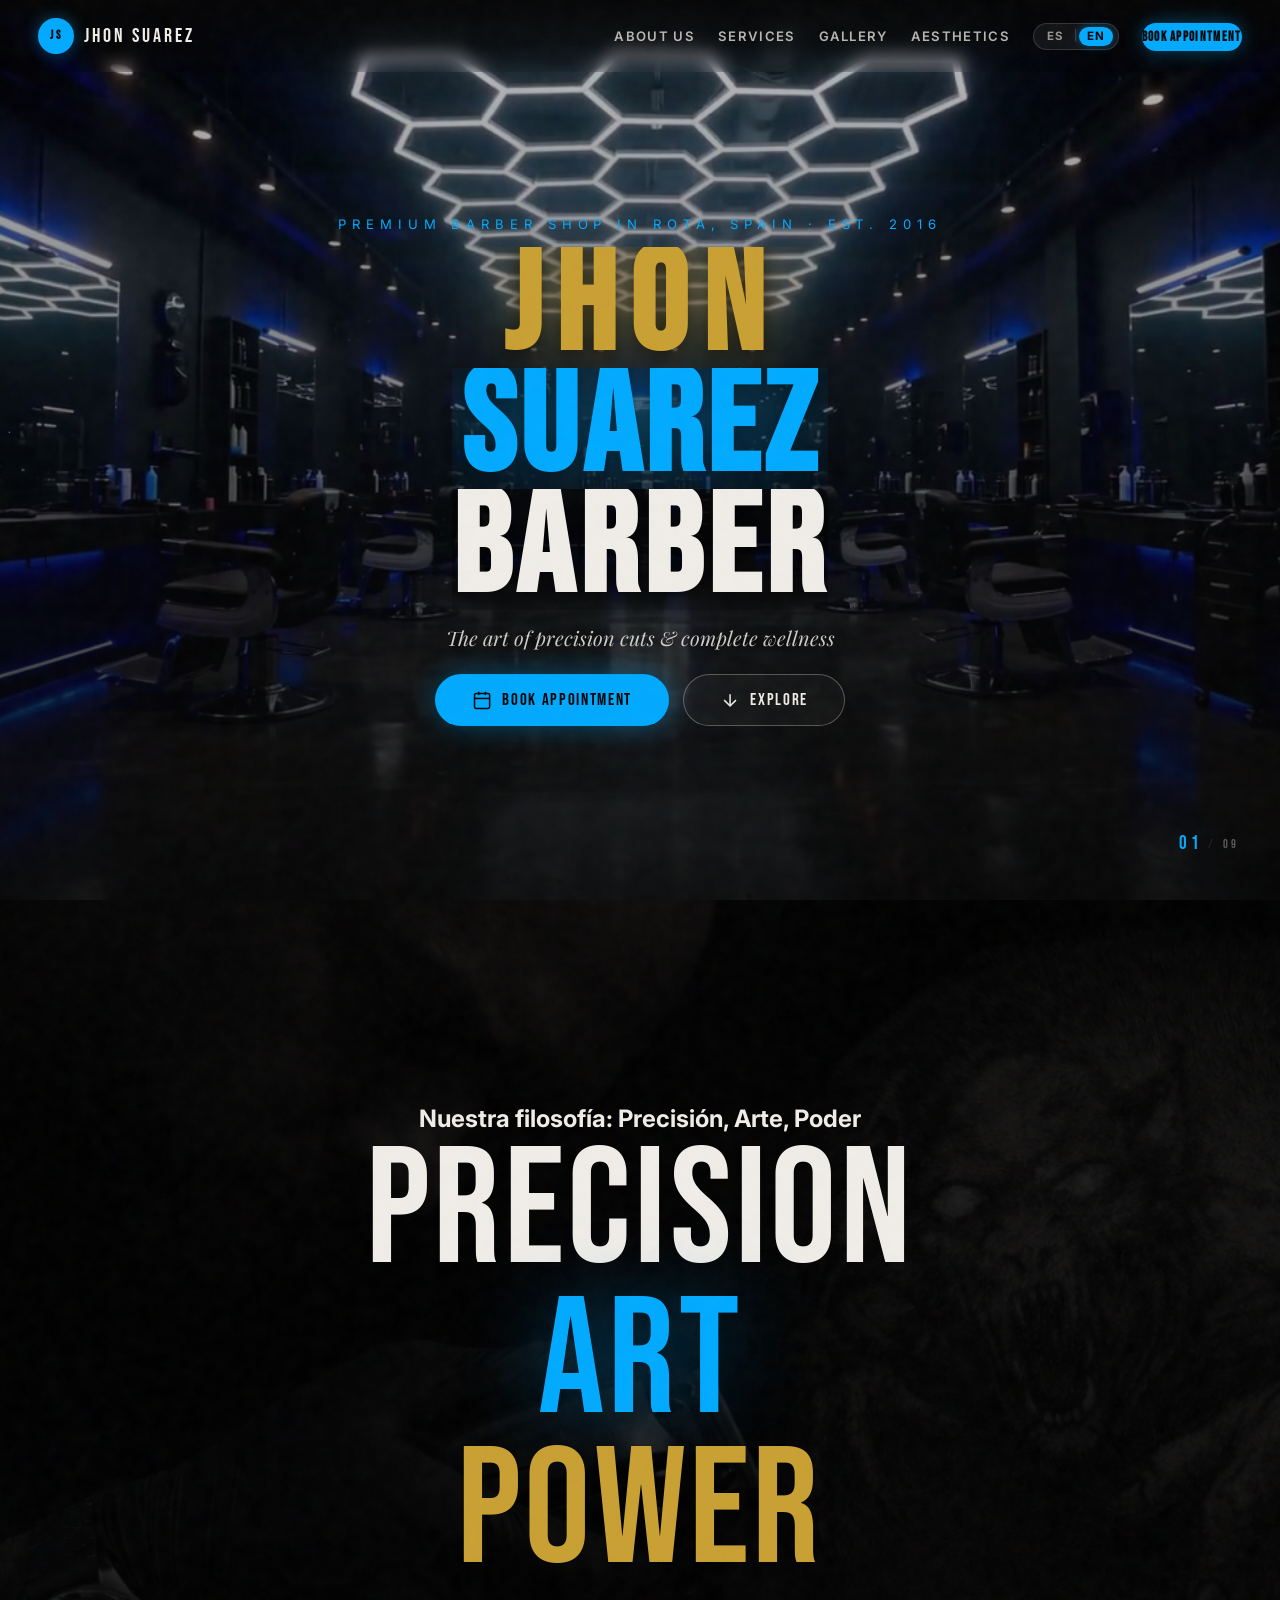
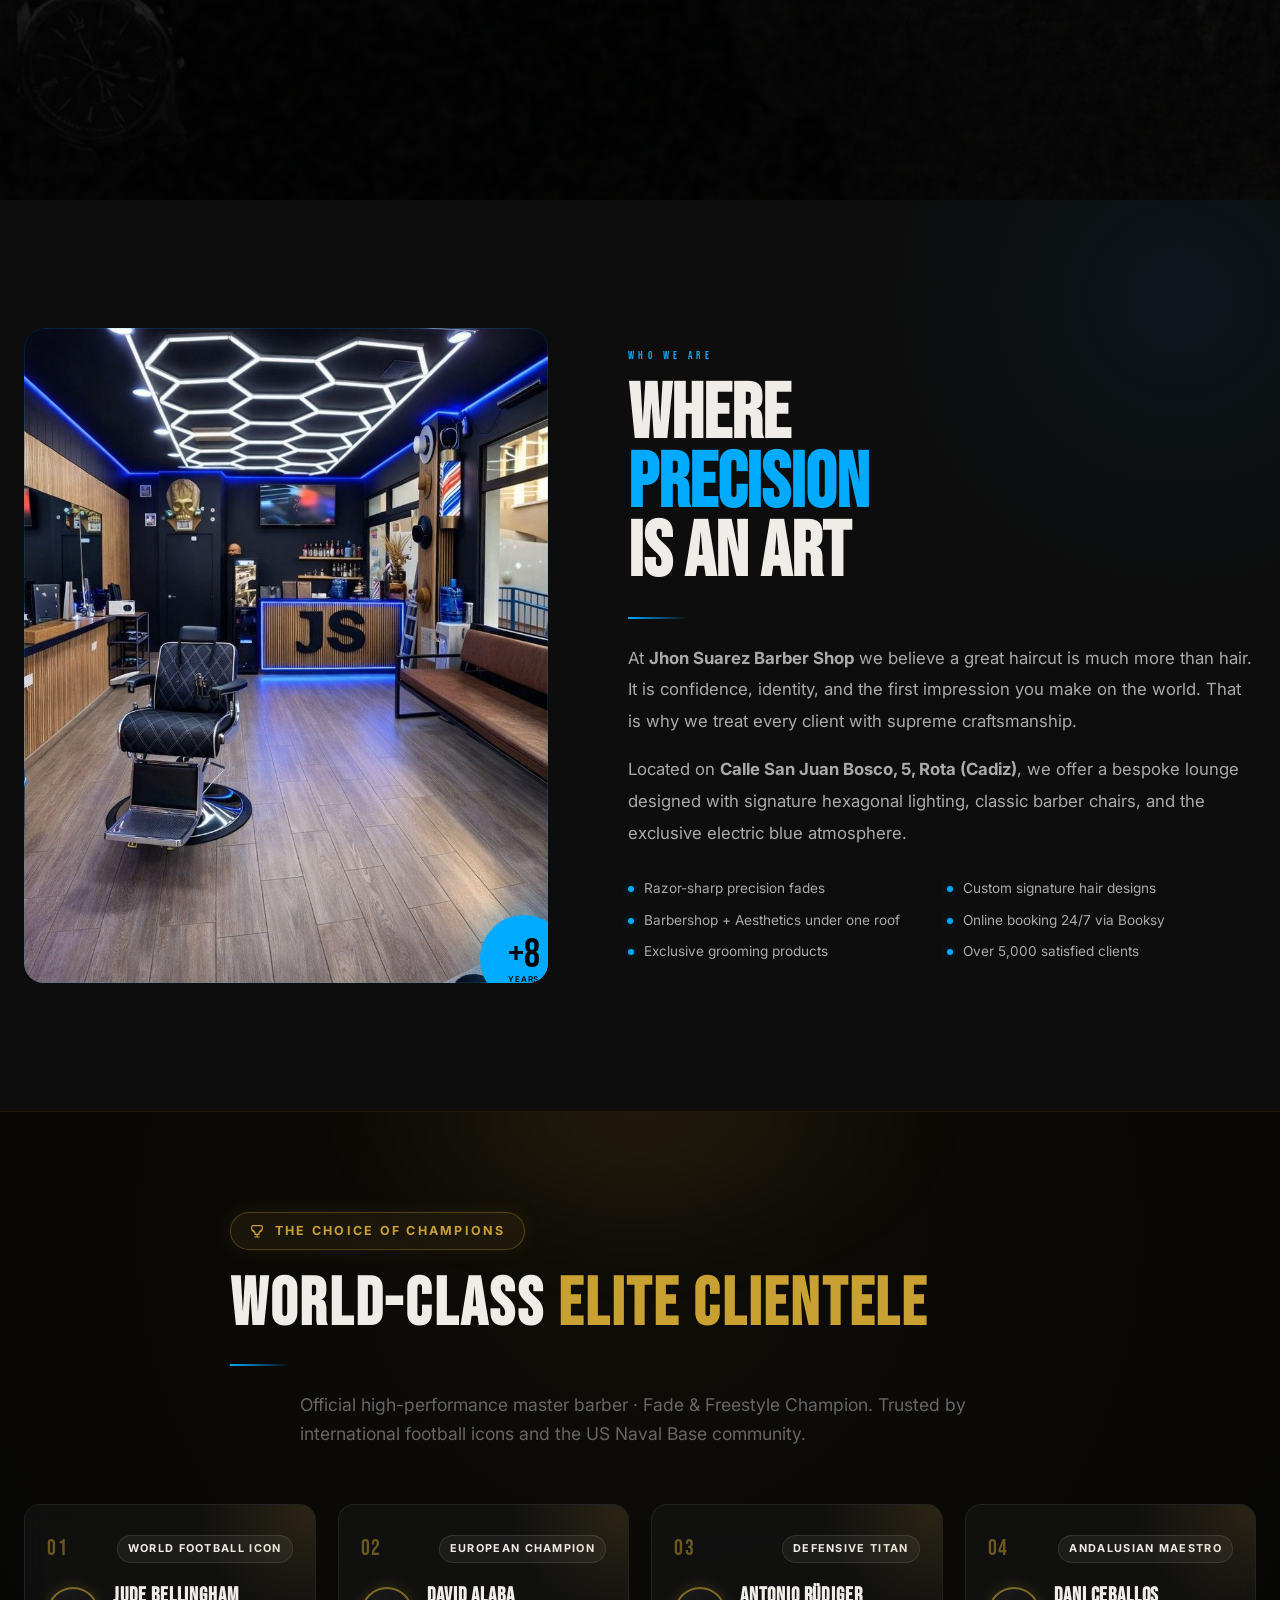
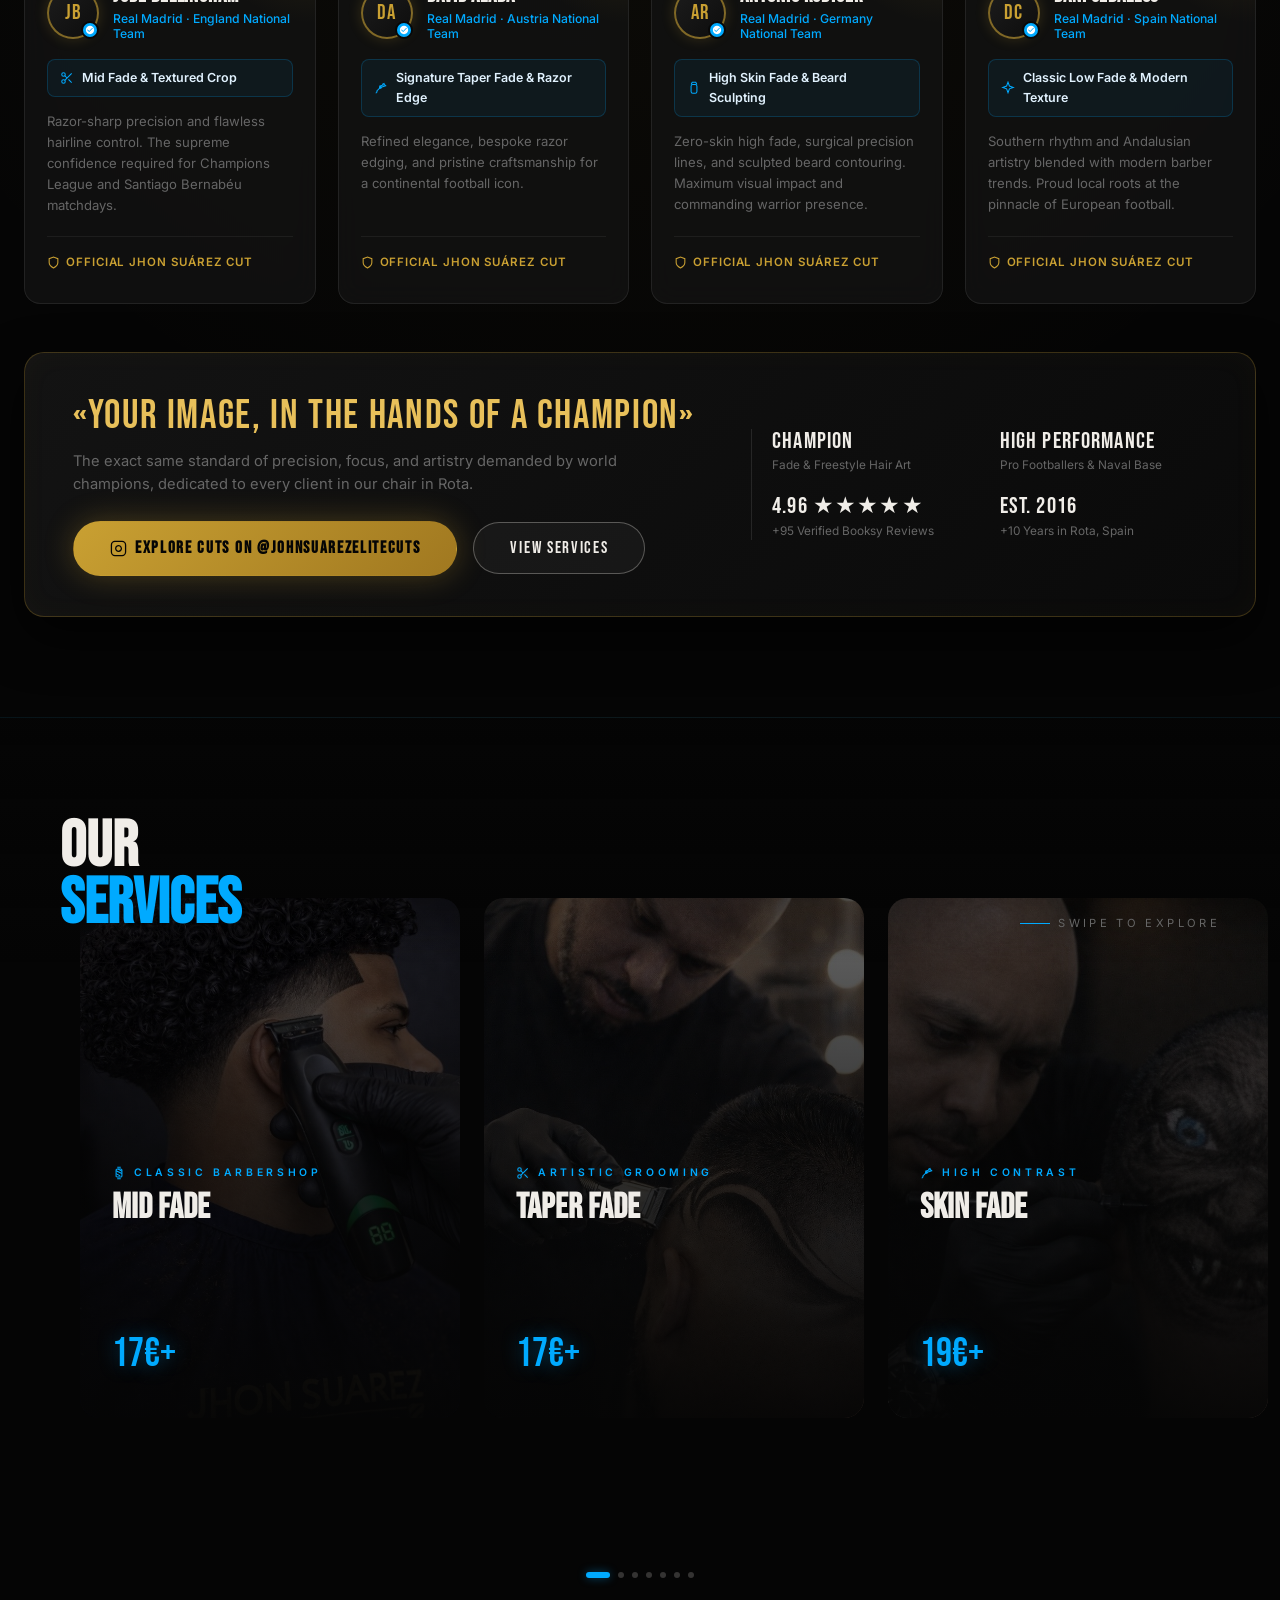
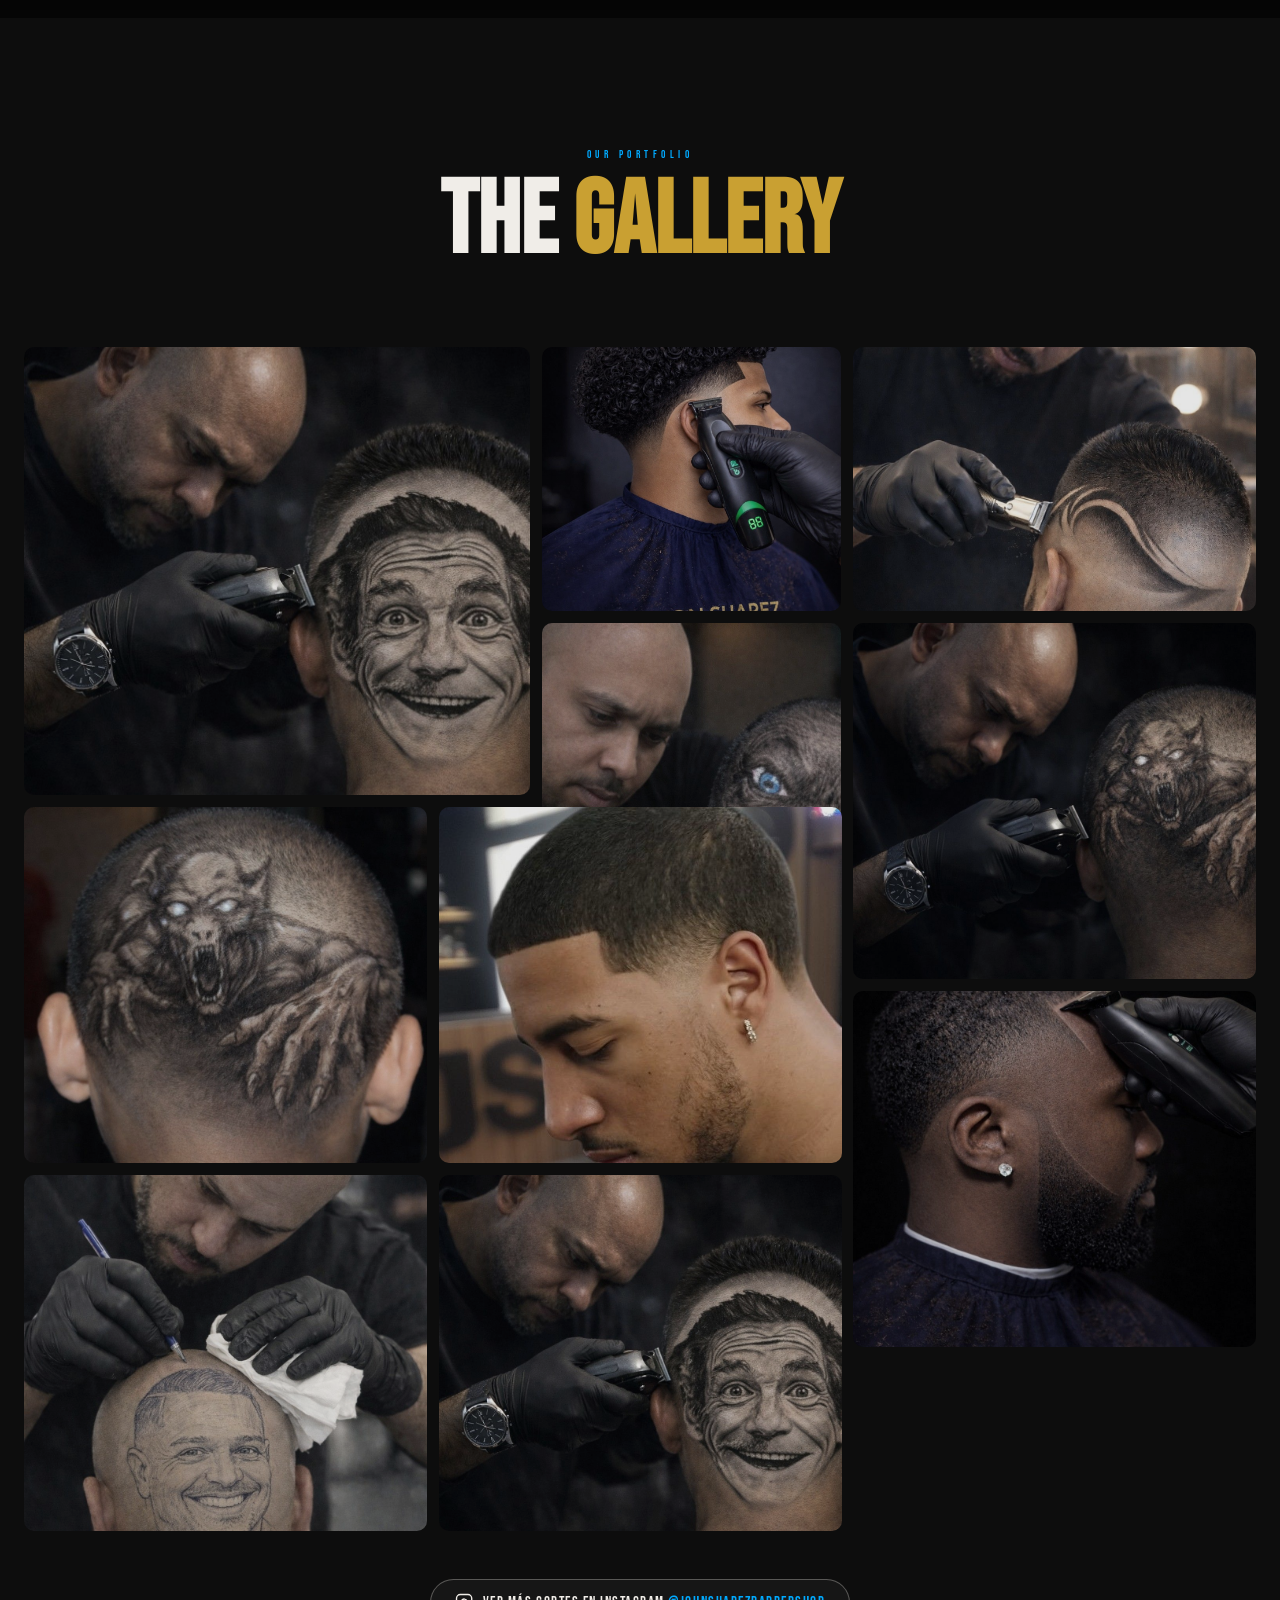
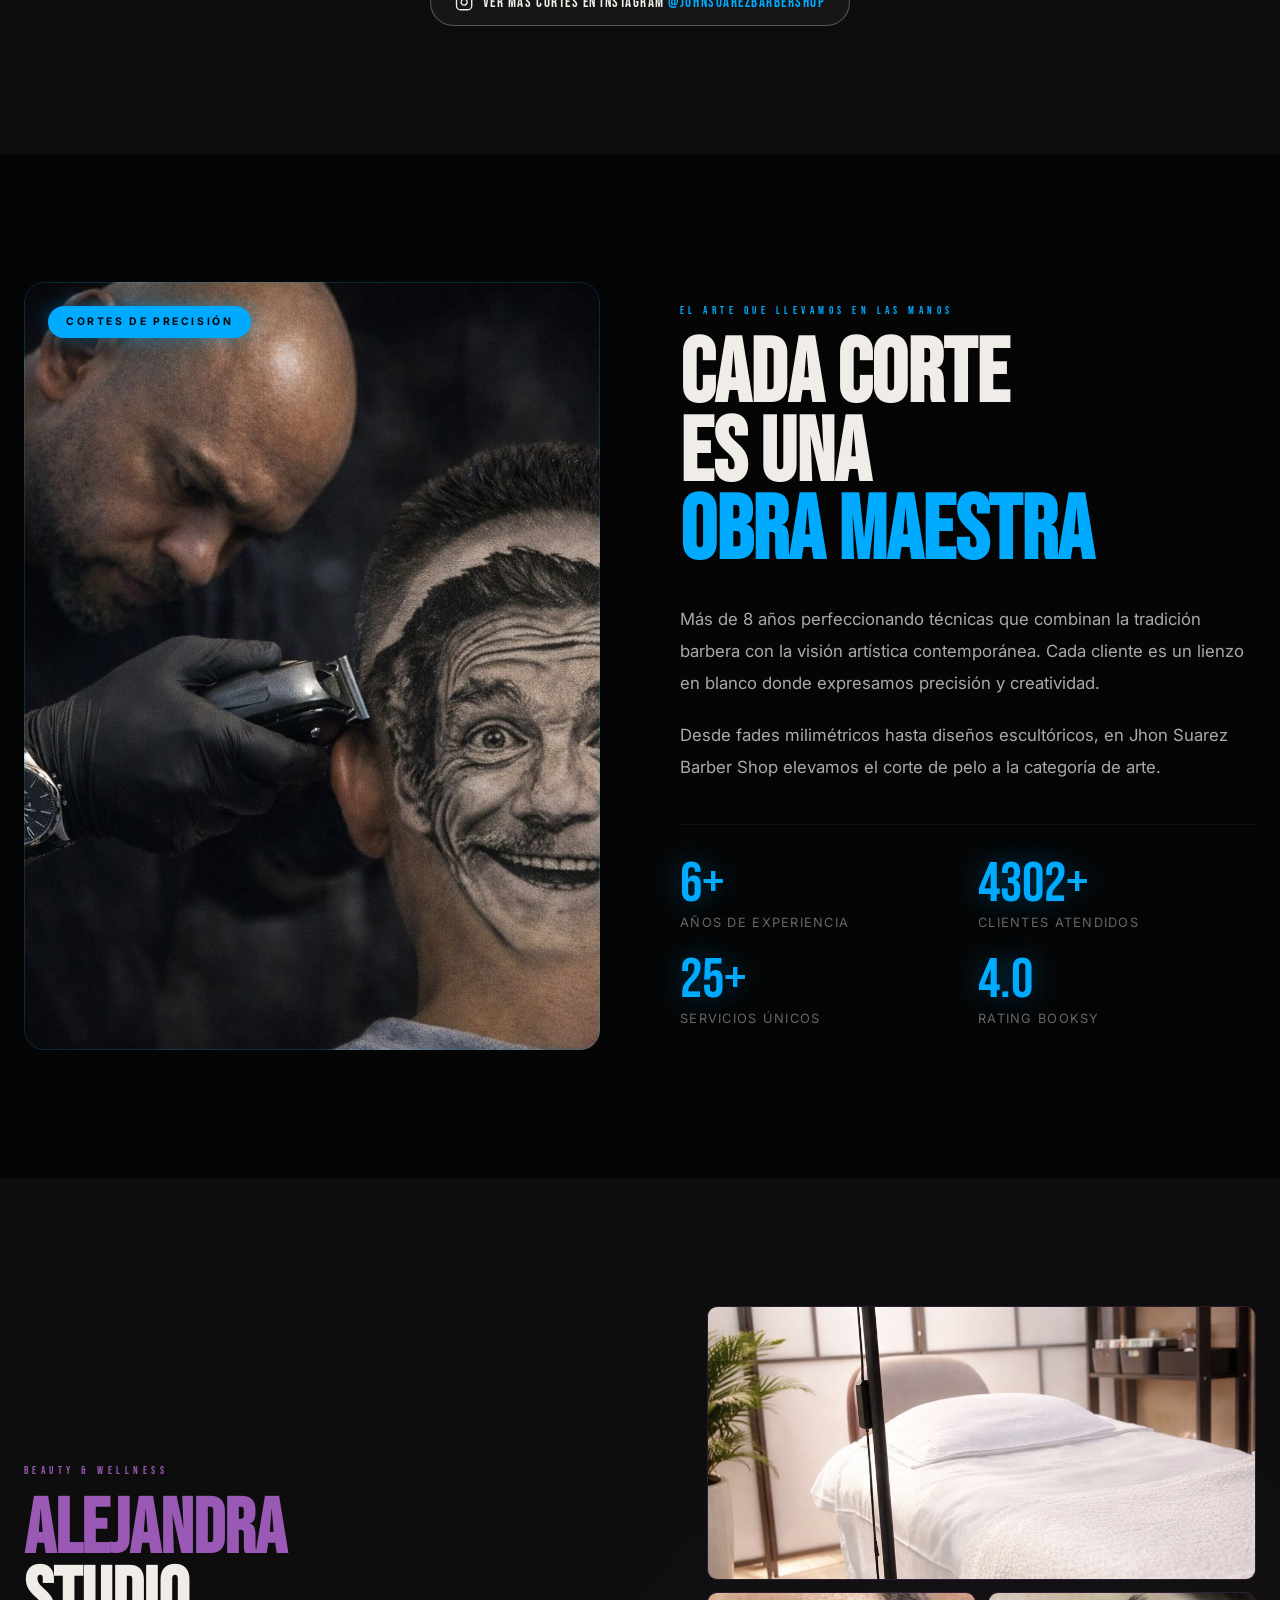
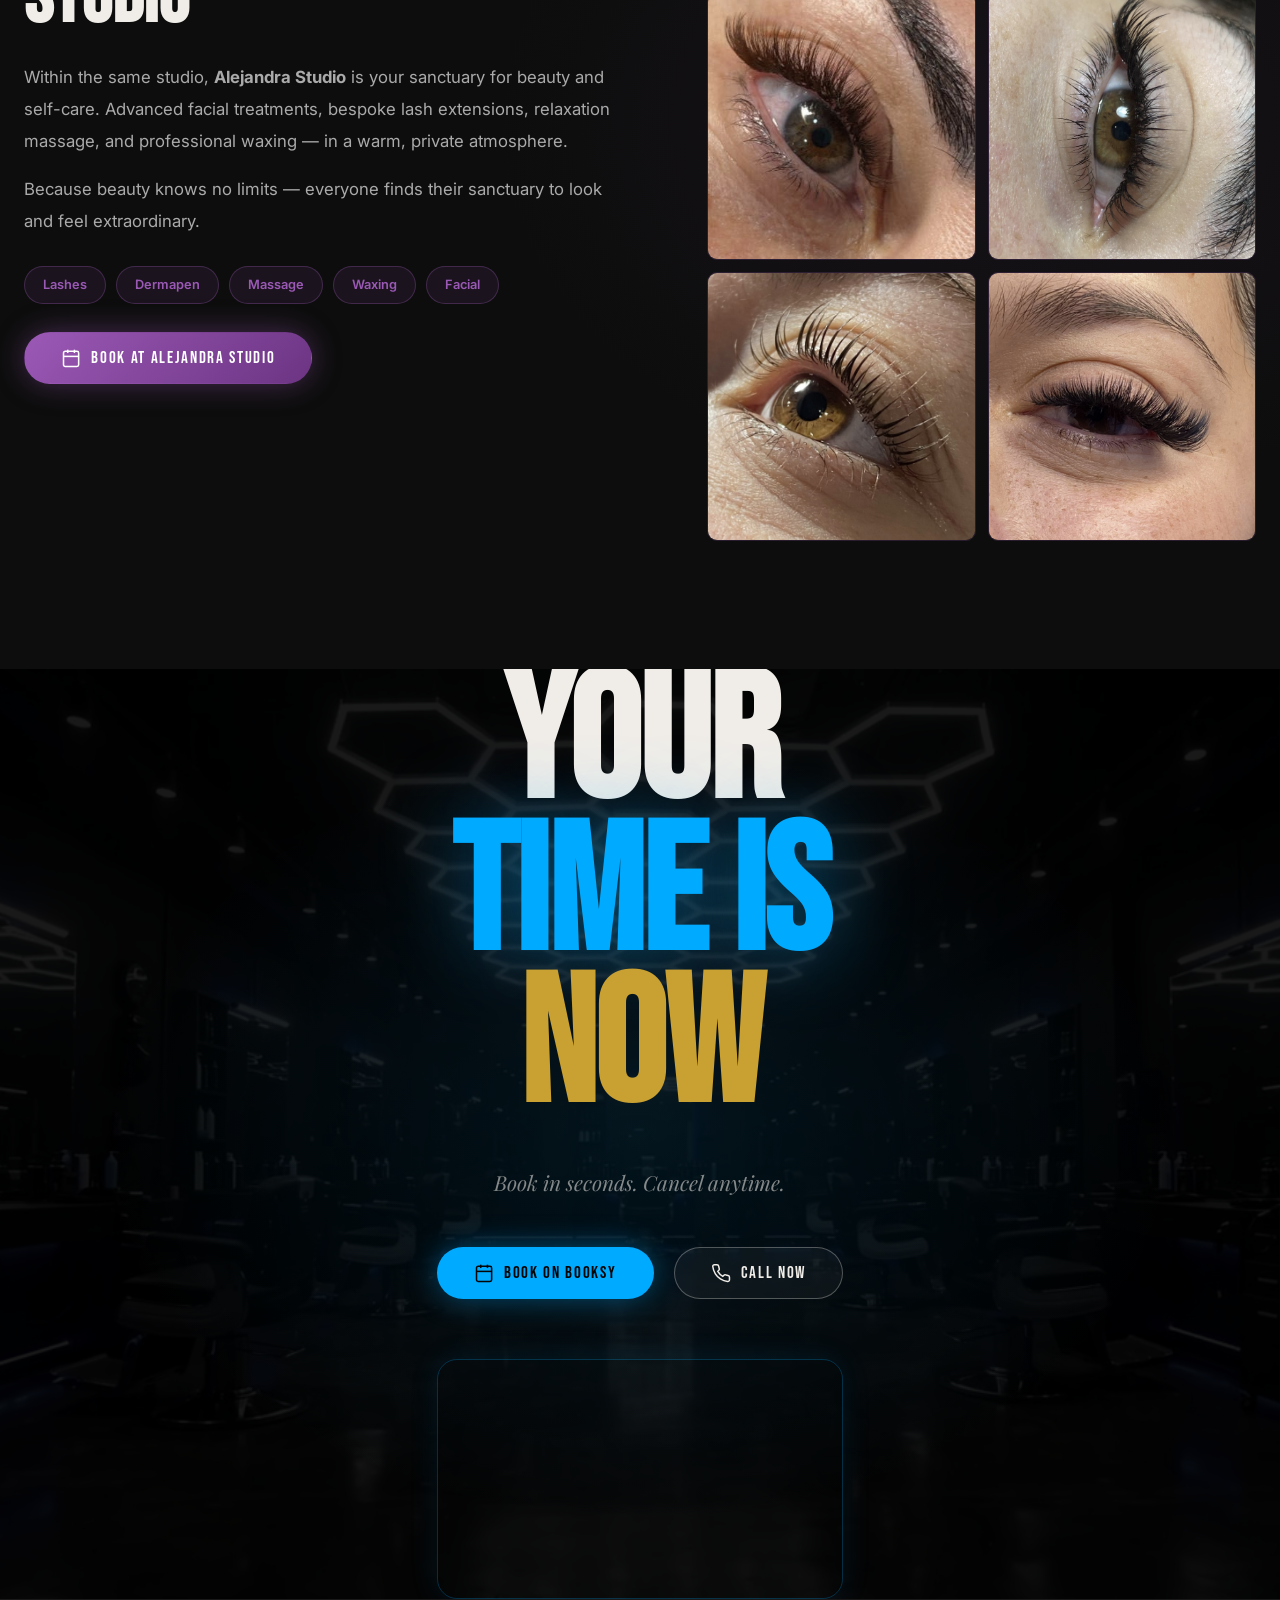
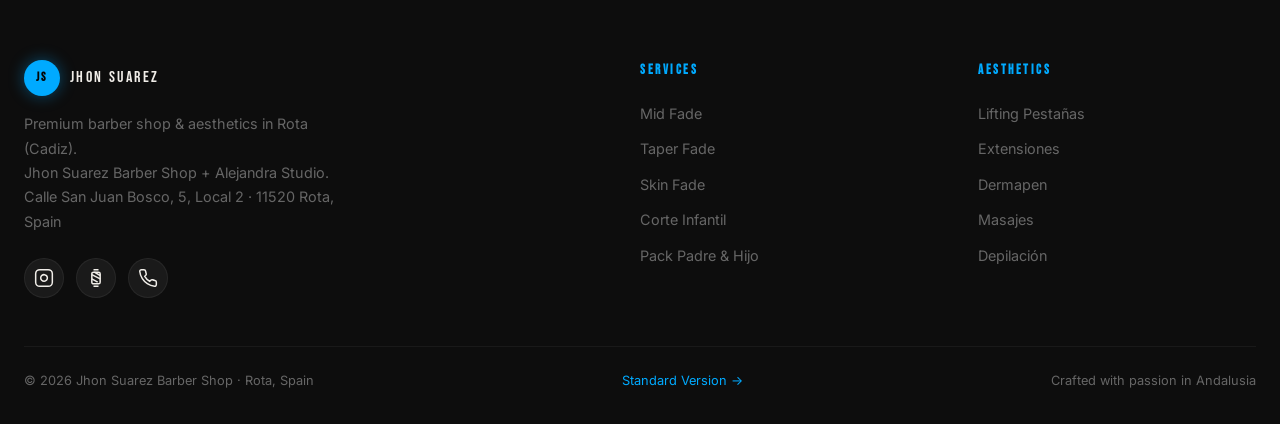
==== premium.html @ 8c5631f6 "feat: anadir seccion de clientes de elite (Bellingham, Alaba, Rudiger, Ceballos), traduccion complet" ====
<!DOCTYPE html>
<html lang="es" class="lenis">
<head>
  <meta charset="UTF-8">
  <meta name="viewport" content="width=device-width, initial-scale=1.0">
  <title>Jhon Suarez Barber Shop — Experiencia Premium</title>
  <meta name="description" content="Barbería premium en Rota, Cádiz. Cortes de precisión, fades artísticos y bienestar total. Jhon Suarez Barber Shop + Alejandra Studio.">
  <meta name="theme-color" content="#050505">

  <!-- Fonts -->
  <link rel="preconnect" href="https://fonts.googleapis.com">
  <link rel="preconnect" href="https://fonts.gstatic.com" crossorigin>
  <link href="https://fonts.googleapis.com/css2?family=Bebas+Neue&family=Playfair+Display:ital,wght@0,400;0,700;1,400;1,700&family=Inter:wght@300;400;500;600;700&display=swap" rel="stylesheet">

  <!-- Lenis smooth scroll -->
  <script src="https://cdn.jsdelivr.net/npm/@studio-freight/lenis@1.0.42/bundled/lenis.min.js"></script>
  <!-- GSAP + ScrollTrigger -->
  <script src="https://cdn.jsdelivr.net/npm/gsap@3.12.5/dist/gsap.min.js"></script>
  <script src="https://cdn.jsdelivr.net/npm/gsap@3.12.5/dist/ScrollTrigger.min.js"></script>

  <!-- Premium CSS -->
  <link rel="stylesheet" href="assets/css/premium.css">

  <!-- Vector Icons Pack -->
  <script src="assets/js/icons.js"></script>

  <!-- Bilingual i18n System -->
  <script src="assets/js/i18n.js" defer></script>

  <!-- Favicon -->
  <link rel="icon" type="image/svg+xml" href="data:image/svg+xml,<svg xmlns='http://www.w3.org/2000/svg' viewBox='0 0 100 100'><rect width='100' height='100' rx='25' fill='%23050505'/><circle cx='50' cy='50' r='42' stroke='%2300aaff' stroke-width='4' fill='none'/><text x='50' y='65' font-family='Arial,sans-serif' font-weight='900' font-size='42' fill='%23c9a032' text-anchor='middle'>JS</text></svg>">

  <link rel="canonical" href="https://jhonsuarez.com/premium.html">

  <!-- Schema.org JSON-LD -->
  <script type="application/ld+json">
  {
    "@context": "https://schema.org",
    "@type": "HairSalon",
    "name": "Jhon Suarez Barber Shop",
    "image": "https://jhonsuarez.com/assets/images/barberia-real.jpg",
    "description": "Barbería de lujo y estética en Rota (Cádiz). Cortes de precisión, fades artísticos y bienestar total.",
    "url": "https://jhonsuarez.com/premium.html",
    "telephone": "+34613784171",
    "priceRange": "€€",
    "currenciesAccepted": "EUR, USD",
    "paymentAccepted": "Cash, Credit Card, Bizum",
    "hasMap": "https://maps.google.com/?q=Calle+San+Juan+Bosco+5,+11520+Rota,+C%C3%A1diz",
    "geo": {
      "@type": "GeoCoordinates",
      "latitude": 36.6214,
      "longitude": -6.3575
    },
    "address": {
      "@type": "PostalAddress",
      "streetAddress": "Calle San Juan Bosco, 5, Local 2",
      "addressLocality": "Rota",
      "addressRegion": "Cádiz",
      "postalCode": "11520",
      "addressCountry": "ES"
    },
    "openingHoursSpecification": [
      {
        "@type": "OpeningHoursSpecification",
        "dayOfWeek": ["Monday", "Tuesday", "Wednesday", "Thursday", "Friday"],
        "opens": "10:00",
        "closes": "14:00"
      },
      {
        "@type": "OpeningHoursSpecification",
        "dayOfWeek": ["Monday", "Tuesday", "Wednesday", "Thursday", "Friday"],
        "opens": "16:00",
        "closes": "20:00"
      },
      {
        "@type": "OpeningHoursSpecification",
        "dayOfWeek": "Saturday",
        "opens": "10:00",
        "closes": "16:00"
      },
      {
        "@type": "OpeningHoursSpecification",
        "dayOfWeek": "Sunday",
        "opens": "12:00",
        "closes": "16:00"
      }
    ],
    "areaServed": [
      { "@type": "City", "name": "Rota" },
      { "@type": "AdministrativeArea", "name": "Base Naval de Rota / US Naval Station Rota" },
      { "@type": "AdministrativeArea", "name": "Costa Ballena" },
      { "@type": "City", "name": "El Puerto de Santa María" }
    ],
    "sameAs": [
      "https://booksy.com/es-es/140555_jhon-suarez-barber-shop_barberia_26736_rincones",
      "https://www.instagram.com/johnsuarezbarbershop/"
    ]
  }
  </script>

  <!-- Preload hero poster -->
  <link rel="preload" as="image" href="assets/images/hero-bg.jpg" fetchpriority="high">
</head>
<body>

<!-- ── FILM GRAIN OVERLAY ─────────────────────────────────── -->
<div class="grain" aria-hidden="true"></div>

<!-- ── GLOBAL AMBIENT PARTICLES ─────────────────────────────── -->
<canvas id="hero-canvas" class="global-particles" aria-hidden="true"></canvas>

<!-- ── PROGRESS BAR ──────────────────────────────────────── -->
<div id="progress-bar" role="progressbar" aria-label="Progreso de página" aria-valuenow="0" aria-valuemin="0" aria-valuemax="100"></div>

<!-- ── SCENE COUNTER ─────────────────────────────────────── -->
<div id="scene-counter" aria-hidden="true">
  <span class="scene-current">01</span>
  <span class="scene-sep">/</span>
  <span class="scene-total">09</span>
</div>

<!-- ════════════════════════════════════════════════════════
     LOADER — FILM COUNTDOWN
════════════════════════════════════════════════════════ -->
<div id="loader" role="alert" aria-live="polite" aria-label="Cargando experiencia">
  <div class="loader-label" aria-hidden="true">JHON SUAREZ BARBER SHOP</div>
  <div class="loader-count" aria-hidden="true">5</div>
  <div class="loader-bar-wrap" aria-hidden="true">
    <div class="loader-bar-fill"></div>
  </div>
</div>

<!-- ════════════════════════════════════════════════════════
     NAVBAR
════════════════════════════════════════════════════════ -->
<nav id="navbar" aria-label="Navegación principal">
  <div class="nav-inner">
    <a href="#hero" class="nav-logo" aria-label="Jhon Suarez Barber Shop — Inicio">
      <div class="js-badge" aria-hidden="true">JS</div>
      <span>JHON SUAREZ</span>
    </a>

    <ul class="nav-links" id="nav-links" role="list">
      <li><a href="#about-cinema" data-i18n="nav_about">Nosotros</a></li>
      <li><a href="#services-cinema" data-i18n="nav_services">Servicios</a></li>
      <li><a href="#gallery-cinema" data-i18n="nav_gallery">Galería</a></li>
      <li><a href="#estetica-cinema" data-i18n="nav_estetica">Estética</a></li>
      <li class="nav-lang-desktop">
        <div class="lang-switch" role="group" aria-label="Idioma / Language">
          <button type="button" class="lang-btn active" data-lang="es" aria-pressed="true">ES</button>
          <span class="lang-sep">|</span>
          <button type="button" class="lang-btn" data-lang="en" aria-pressed="false">EN</button>
        </div>
      </li>
      <li class="nav-cta-item">
        <a href="https://booksy.com/es-es/140555_jhon-suarez-barber-shop_barberia_26736_rincones"
           target="_blank" rel="noopener" class="nav-cta" data-i18n="nav_cta">
          Reservar Cita
        </a>
      </li>
    </ul>

    <div class="nav-mobile-actions">
      <div class="lang-switch" role="group" aria-label="Idioma / Language">
        <button type="button" class="lang-btn active" data-lang="es" aria-pressed="true">ES</button>
        <span class="lang-sep">|</span>
        <button type="button" class="lang-btn" data-lang="en" aria-pressed="false">EN</button>
      </div>
      <button class="nav-hamburger" id="hamburger" aria-label="Abrir menú" aria-expanded="false" aria-controls="nav-links">
        <span></span><span></span><span></span>
      </button>
    </div>
  </div>
</nav>

<!-- ════════════════════════════════════════════════════════
     01 — HERO
════════════════════════════════════════════════════════ -->
<section id="hero" aria-label="Bienvenida">

  <div class="hero-bg-fallback" aria-hidden="true"></div>
  <video class="hero-video" id="hero-video" autoplay muted loop playsinline
         poster="assets/images/hero-bg.jpg"
         preload="metadata"
         aria-label="Película cinemática de Jhon Suarez Barber Shop">
    <source src="assets/videos/hero.mp4" type="video/mp4">
  </video>
  <div class="hero-overlay" aria-hidden="true"></div>


  <div class="hero-content">
    <p class="hero-eyebrow" data-i18n="hero_eyebrow">Barbería Premium en Rota, Cádiz · Est. 2016</p>
    <h1 class="hero-title" aria-label="Jhon Suarez Barber — Barbería Premium en Rota, Cádiz">
      <span class="hero-title-line">
        <span class="hero-title-word gold">JHON</span>
      </span>
      <span class="hero-title-line">
        <span class="hero-title-word blue">SUAREZ</span>
      </span>
      <span class="hero-title-line">
        <span class="hero-title-word">BARBER</span>
      </span>
    </h1>
    <p class="hero-tagline" data-i18n="hero_subtitle">El arte del corte perfecto &amp; bienestar total</p>
    <div class="hero-actions">
      <a href="https://booksy.com/es-es/140555_jhon-suarez-barber-shop_barberia_26736_rincones"
         target="_blank" rel="noopener" class="btn btn-primary" data-i18n="hero_btn_book">
        <svg class="js-icon" viewBox="0 0 24 24" fill="none" stroke="currentColor" stroke-width="1.8"><rect x="3" y="4" width="18" height="18" rx="2"/><line x1="16" y1="2" x2="16" y2="6"/><line x1="8" y1="2" x2="8" y2="6"/><line x1="3" y1="10" x2="21" y2="10"/></svg>
        Reservar Cita
      </a>
      <a href="#manifesto" class="btn btn-outline" data-i18n="hero_btn_discover">
        <svg class="js-icon" viewBox="0 0 24 24" fill="none" stroke="currentColor" stroke-width="1.8"><line x1="12" y1="5" x2="12" y2="19"/><polyline points="19 12 12 19 5 12"/></svg>
        Descubrir
      </a>
    </div>
  </div>
</section>

<!-- ════════════════════════════════════════════════════════
     02 — MANIFESTO (PINNED SCROLLYTELLING)
════════════════════════════════════════════════════════ -->
<section id="manifesto" aria-labelledby="manifesto-title">
  <div class="manifesto-sticky">
    <div class="manifesto-bg" aria-hidden="true"></div>
    <div class="manifesto-inner">
      <p class="manifesto-label" aria-hidden="true" data-i18n="manifesto_label">Nuestra filosofía</p>
      <h2 id="manifesto-title" class="sr-only">Nuestra filosofía: Precisión, Arte, Poder</h2>
      <span class="manifesto-word manifesto-word-1" aria-hidden="true" data-i18n="manifesto_w1">PRECISIÓN</span>
      <span class="manifesto-word blue manifesto-word-2" aria-hidden="true" data-i18n="manifesto_w2">ARTE</span>
      <span class="manifesto-word gold manifesto-word-3" aria-hidden="true" data-i18n="manifesto_w3">PODER</span>
      <p class="manifesto-year" aria-hidden="true" data-i18n="manifesto_year">Desde 2016 · Calle San Juan Bosco, Rota</p>
    </div>
  </div>
</section>

<!-- ════════════════════════════════════════════════════════
     03 — ABOUT
════════════════════════════════════════════════════════ -->
<section id="about-cinema" aria-labelledby="about-title">
  <div class="container">
    <div class="about-cinema-grid">

      <div class="about-cinema-visual">
        <img src="assets/images/barberia-real.jpg"
             alt="Interior real de Jhon Suarez Barber Shop en Rota: sillón de barbero clásico, luces hexagonales y mostrador JS iluminado en azul"
             loading="lazy" width="640" height="800">
        <div class="about-cinema-badge" aria-hidden="true">
          <span>+8</span>
          <small data-i18n="about_badge_years">AÑOS</small>
        </div>
      </div>

      <div class="about-cinema-text">
        <span class="section-label" data-i18n="cinema_about_label">Quiénes somos</span>
        <h2 class="cinema-h2" id="about-title" data-i18n-html="cinema_about_h2_html">
          Donde la<br><span style="color:var(--blue)">precisión</span><br>es un arte
        </h2>
        <div class="divider" aria-hidden="true"></div>
        <p data-i18n-html="cinema_about_p1">
          En <strong>Jhon Suarez Barber Shop</strong> creemos que un buen corte
          es mucho más que pelo. Es confianza, es identidad, es la primera impresión
          que el mundo tiene de ti. Por eso nos tomamos cada servicio con dedicación absoluta.
        </p>
        <p data-i18n-html="cinema_about_p2">
          Ubicados en <strong>Calle San Juan Bosco, 5, Rota (Cádiz)</strong>, ofrecemos
          una experiencia premium en un espacio diseñado con luces hexagonales únicas,
          sillas de barbero clásicas y la ambiance exclusiva del azul eléctrico que nos define.
        </p>
        <div class="about-features-cinema">
          <div class="about-feature-cinema" data-i18n="cinema_feat_1">Fades de precisión milimétrica</div>
          <div class="about-feature-cinema" data-i18n="cinema_feat_2">Diseños personalizados únicos</div>
          <div class="about-feature-cinema" data-i18n="cinema_feat_3">Barbería + Estética bajo un techo</div>
          <div class="about-feature-cinema" data-i18n="cinema_feat_4">Reserva online 24/7 vía Booksy</div>
          <div class="about-feature-cinema" data-i18n="cinema_feat_5">Productos premium exclusivos</div>
          <div class="about-feature-cinema" data-i18n="cinema_feat_6">Más de 5 000 clientes satisfechos</div>
        </div>
      </div>

    </div>
  </div>
</section>

<!-- ════════════════════════════════════════════════════════
     04 — ELITE CHAMPIONS (CLIENTES DE ÉLITE MUNDIAL)
════════════════════════════════════════════════════════ -->
<section id="elite-cinema" class="elite-section elite-cinema-section" aria-labelledby="elite-cinema-title">
  <div class="container">
    <div class="elite-header text-center">
      <div class="elite-pill">
        <svg class="js-icon" viewBox="0 0 24 24" fill="none" stroke="currentColor" stroke-width="1.8"><path d="M8 21h8m-4-4v4M6 4h12a2 2 0 012 2v2a6 6 0 01-5 5.91V17H9v-3.09A6 6 0 014 8V6a2 2 0 012-2zm-2 2v2a4 4 0 004 4h.5M20 6v2a4 4 0 01-4 4h-.5"/></svg>
        <span data-i18n="elite_badge">La Confianza de los Campeones</span>
      </div>
      <h2 id="elite-cinema-title" class="cinema-h2">
        <span data-i18n="elite_title_1">CLIENTES DE</span> <span style="color:var(--gold)" data-i18n="elite_title_2">ÉLITE MUNDIAL</span>
      </h2>
      <div class="divider"></div>
      <p class="elite-subtitle" data-i18n="elite_subtitle">
        Barbero oficial de alto rendimiento · Campeón en Fade &amp; Freestyle. La máxima exigencia del fútbol mundial y la comunidad de la Base Naval de Rota.
      </p>
    </div>

    <!-- 4 Stars Cards Grid -->
    <div class="elite-grid" role="list">
      <!-- Card 1: Jude Bellingham -->
      <article class="elite-card" role="listitem">
        <div class="elite-card-glow"></div>
        <div class="elite-card-top">
          <span class="elite-num">01</span>
          <span class="elite-tag" data-i18n="bellingham_tag">Estrella Mundial</span>
        </div>
        <div class="elite-player-header">
          <div class="elite-avatar-wrap">
            <span class="elite-initials">JB</span>
            <div class="elite-verified-dot" title="Cliente oficial verificado">
              <svg viewBox="0 0 24 24" fill="currentColor"><path d="M12 2C6.48 2 2 6.48 2 12s4.48 10 10 10 10-4.48 10-10S17.52 2 12 2zm-2 15l-5-5 1.41-1.41L10 14.17l7.59-7.59L19 8l-9 9z"/></svg>
            </div>
          </div>
          <div>
            <h3 class="elite-name" data-i18n="bellingham_name">JUDE BELLINGHAM</h3>
            <p class="elite-team" data-i18n="bellingham_team">Real Madrid · Selección de Inglaterra</p>
          </div>
        </div>
        <div class="elite-style-badge">
          <svg class="js-icon" viewBox="0 0 24 24" fill="none" stroke="currentColor" stroke-width="1.8"><circle cx="6" cy="6" r="3"/><circle cx="6" cy="18" r="3"/><line x1="20" y1="4" x2="8.12" y2="15.88"/><line x1="14.47" y1="14.48" x2="20" y2="20"/><line x1="8.12" y1="8.12" x2="12" y2="12"/></svg>
          <span data-i18n="bellingham_style">Mid Fade &amp; Textured Crop</span>
        </div>
        <p class="elite-desc" data-i18n="bellingham_desc">
          Precisión milimétrica y control en cada línea. La calma y seguridad requeridas para competir en el Bernabéu y la Champions League.
        </p>
        <div class="elite-card-footer">
          <span class="elite-cert"><svg viewBox="0 0 24 24" fill="none" stroke="currentColor" stroke-width="2"><path d="M12 22s8-4 8-10V5l-8-3-8 3v7c0 6 8 10 8 10z"/></svg> <span data-i18n="elite_verified_tag">Corte Oficial Jhon Suárez</span></span>
        </div>
      </article>

      <!-- Card 2: David Alaba -->
      <article class="elite-card" role="listitem">
        <div class="elite-card-glow"></div>
        <div class="elite-card-top">
          <span class="elite-num">02</span>
          <span class="elite-tag" data-i18n="alaba_tag">Campeón de Europa</span>
        </div>
        <div class="elite-player-header">
          <div class="elite-avatar-wrap">
            <span class="elite-initials">DA</span>
            <div class="elite-verified-dot" title="Cliente oficial verificado">
              <svg viewBox="0 0 24 24" fill="currentColor"><path d="M12 2C6.48 2 2 6.48 2 12s4.48 10 10 10 10-4.48 10-10S17.52 2 12 2zm-2 15l-5-5 1.41-1.41L10 14.17l7.59-7.59L19 8l-9 9z"/></svg>
            </div>
          </div>
          <div>
            <h3 class="elite-name" data-i18n="alaba_name">DAVID ALABA</h3>
            <p class="elite-team" data-i18n="alaba_team">Real Madrid · Selección de Austria</p>
          </div>
        </div>
        <div class="elite-style-badge">
          <svg class="js-icon" viewBox="0 0 24 24" fill="none" stroke="currentColor" stroke-width="1.8"><path d="M4 18l7-7"/><path d="M11 11l9-3-2-2-9 3"/><path d="M3 21l3-3"/><circle cx="11" cy="11" r="1.5" fill="currentColor"/><path d="M14 6l4-2"/></svg>
          <span data-i18n="alaba_style">Signature Taper Fade &amp; Razor Edge</span>
        </div>
        <p class="elite-desc" data-i18n="alaba_desc">
          Elegancia refinada, perfilado artesanal y pulcritud absoluta para una figura legendaria del fútbol continental.
        </p>
        <div class="elite-card-footer">
          <span class="elite-cert"><svg viewBox="0 0 24 24" fill="none" stroke="currentColor" stroke-width="2"><path d="M12 22s8-4 8-10V5l-8-3-8 3v7c0 6 8 10 8 10z"/></svg> <span data-i18n="elite_verified_tag">Corte Oficial Jhon Suárez</span></span>
        </div>
      </article>

      <!-- Card 3: Antonio Rüdiger -->
      <article class="elite-card" role="listitem">
        <div class="elite-card-glow"></div>
        <div class="elite-card-top">
          <span class="elite-num">03</span>
          <span class="elite-tag" data-i18n="rudiger_tag">Titán Defensivo</span>
        </div>
        <div class="elite-player-header">
          <div class="elite-avatar-wrap">
            <span class="elite-initials">AR</span>
            <div class="elite-verified-dot" title="Cliente oficial verificado">
              <svg viewBox="0 0 24 24" fill="currentColor"><path d="M12 2C6.48 2 2 6.48 2 12s4.48 10 10 10 10-4.48 10-10S17.52 2 12 2zm-2 15l-5-5 1.41-1.41L10 14.17l7.59-7.59L19 8l-9 9z"/></svg>
            </div>
          </div>
          <div>
            <h3 class="elite-name" data-i18n="rudiger_name">ANTONIO RÜDIGER</h3>
            <p class="elite-team" data-i18n="rudiger_team">Real Madrid · Selección de Alemania</p>
          </div>
        </div>
        <div class="elite-style-badge">
          <svg class="js-icon" viewBox="0 0 24 24" fill="none" stroke="currentColor" stroke-width="1.8"><rect x="7" y="6" width="10" height="15" rx="3"/><path d="M7 6l2-4h6l2 4"/></svg>
          <span data-i18n="rudiger_style">High Skin Fade &amp; Beard Sculpting</span>
        </div>
        <p class="elite-desc" data-i18n="rudiger_desc">
          Degradado radical al cero, definición quirúrgica y esculpido de barba milimétrico. Máximo impacto y carácter imponente.
        </p>
        <div class="elite-card-footer">
          <span class="elite-cert"><svg viewBox="0 0 24 24" fill="none" stroke="currentColor" stroke-width="2"><path d="M12 22s8-4 8-10V5l-8-3-8 3v7c0 6 8 10 8 10z"/></svg> <span data-i18n="elite_verified_tag">Corte Oficial Jhon Suárez</span></span>
        </div>
      </article>

      <!-- Card 4: Dani Ceballos -->
      <article class="elite-card" role="listitem">
        <div class="elite-card-glow"></div>
        <div class="elite-card-top">
          <span class="elite-num">04</span>
          <span class="elite-tag" data-i18n="ceballos_tag">Talento Andaluz</span>
        </div>
        <div class="elite-player-header">
          <div class="elite-avatar-wrap">
            <span class="elite-initials">DC</span>
            <div class="elite-verified-dot" title="Cliente oficial verificado">
              <svg viewBox="0 0 24 24" fill="currentColor"><path d="M12 2C6.48 2 2 6.48 2 12s4.48 10 10 10 10-4.48 10-10S17.52 2 12 2zm-2 15l-5-5 1.41-1.41L10 14.17l7.59-7.59L19 8l-9 9z"/></svg>
            </div>
          </div>
          <div>
            <h3 class="elite-name" data-i18n="ceballos_name">DANI CEBALLOS</h3>
            <p class="elite-team" data-i18n="ceballos_team">Real Madrid · Selección Española</p>
          </div>
        </div>
        <div class="elite-style-badge">
          <svg class="js-icon" viewBox="0 0 24 24" fill="none" stroke="currentColor" stroke-width="1.8"><path d="M12 2l2.4 6.6L21 11l-6.6 2.4L12 20l-2.4-6.6L3 11l6.6-2.4z"/></svg>
          <span data-i18n="ceballos_style">Classic Low Fade &amp; Modern Texture</span>
        </div>
        <p class="elite-desc" data-i18n="ceballos_desc">
          El compás y el arte del sur fusionados con las tendencias más vanguardistas. Orgullo andaluz en la cúspide del fútbol mundial.
        </p>
        <div class="elite-card-footer">
          <span class="elite-cert"><svg viewBox="0 0 24 24" fill="none" stroke="currentColor" stroke-width="2"><path d="M12 22s8-4 8-10V5l-8-3-8 3v7c0 6 8 10 8 10z"/></svg> <span data-i18n="elite_verified_tag">Corte Oficial Jhon Suárez</span></span>
        </div>
      </article>
    </div>

    <!-- Official Credentials & Quote Banner -->
    <div class="elite-banner">
      <div class="elite-banner-content">
        <blockquote class="elite-quote" data-i18n="elite_quote">«Tu imagen, en manos de un campeón»</blockquote>
        <p class="elite-quote-sub" data-i18n="elite_quote_sub">
          El mismo nivel de detalle, concentración y maestría que exigen las estrellas mundiales, dedicado a cada cliente en nuestro sillón de Rota.
        </p>
        <div class="elite-banner-actions">
          <a href="https://www.instagram.com/johnsuarezelitecuts/" target="_blank" rel="noopener" class="btn btn-gold elite-ig-btn">
            <svg class="js-icon" viewBox="0 0 24 24" fill="none" stroke="currentColor" stroke-width="1.8"><rect x="2" y="2" width="20" height="20" rx="5"/><path d="M16 11.37A4 4 0 1112.63 8 4 4 0 0116 11.37z"/><line x1="17.5" y1="6.5" x2="17.51" y2="6.5"/></svg>
            <span data-i18n="elite_ig_btn">Ver trabajos en @johnsuarezelitecuts</span>
          </a>
          <a href="#services-cinema" class="btn btn-outline">
            <span data-i18n="hero_btn_services">Ver Servicios</span>
          </a>
        </div>
      </div>
      <div class="elite-stats-strip">
        <div class="elite-stat-item">
          <span class="elite-stat-val text-gold" data-i18n="elite_stat_1_val">CAMPEÓN</span>
          <span class="elite-stat-lbl" data-i18n="elite_stat_1_lbl">Fade &amp; Freestyle Hair Art</span>
        </div>
        <div class="elite-stat-item">
          <span class="elite-stat-val text-blue" data-i18n="elite_stat_2_val">ALTO RENDIMIENTO</span>
          <span class="elite-stat-lbl" data-i18n="elite_stat_2_lbl">Futbolistas Élite &amp; Base Naval</span>
        </div>
        <div class="elite-stat-item">
          <span class="elite-stat-val text-gold" data-i18n="elite_stat_3_val">4.96 ★★★★★</span>
          <span class="elite-stat-lbl" data-i18n="elite_stat_3_lbl">+95 Reseñas Reales Booksy</span>
        </div>
        <div class="elite-stat-item">
          <span class="elite-stat-val text-blue" data-i18n="elite_stat_4_val">EST. 2016</span>
          <span class="elite-stat-lbl" data-i18n="elite_stat_4_lbl">+10 Años en Rota, Cádiz</span>
        </div>
      </div>
    </div>
  </div>
</section>

<!-- ════════════════════════════════════════════════════════
     05 — SERVICES (HORIZONTAL SCROLL)
════════════════════════════════════════════════════════ -->
<section id="services-cinema" aria-labelledby="services-title">
  <div class="services-sticky">

    <div class="services-header-bar">
      <h2 id="services-title" data-i18n-html="cinema_services_title_html">
        Nuestros<br><span style="color:var(--blue)">Servicios</span>
      </h2>
      <p class="services-drag-hint" data-i18n="cinema_services_hint" aria-label="Desliza horizontalmente para ver los servicios">
        Desliza para explorar
      </p>
    </div>

    <div class="services-track-outer" aria-label="Catálogo de servicios">
      <div class="services-track" role="list">

        <!-- Card 1 — Mid Fade -->
        <article class="service-cinema-card" role="listitem" tabindex="0"
                 aria-label="Servicio: Mid Fade desde 17€">
          <div class="service-cinema-card-bg"
               style="background-image:url('assets/images/gallery-2.jpg')"
               aria-hidden="true"></div>
          <div class="service-cinema-card-overlay" aria-hidden="true"></div>
          <div class="service-cinema-card-content">
            <p class="service-cinema-cat" data-i18n="cinema_card_1_cat"><svg class="js-icon" viewBox="0 0 24 24" fill="none" stroke="currentColor" stroke-width="1.8"><rect x="7" y="5" width="10" height="14" rx="2"/><path d="M9 2h6M9 22h6"/><path d="M7 8l10 5M7 13l7 4M10 5l7 4"/></svg> Barbería clásica</p>
            <h3 class="service-cinema-name">MID FADE</h3>
            <p class="service-cinema-desc" data-i18n="cinema_card_1_desc">
              El fade medio perfecto — degradado suave de la nuca a los laterales con acabado
              impecable. La firma de Jhon Suarez.
            </p>
            <div class="service-cinema-footer">
              <span class="service-cinema-price">17€+</span>
              <a href="https://booksy.com/es-es/140555_jhon-suarez-barber-shop_barberia_26736_rincones"
                 target="_blank" rel="noopener" class="service-cinema-book"
                 tabindex="-1" aria-label="Reservar Mid Fade en Booksy" data-i18n="book_now">
                Reservar
              </a>
            </div>
          </div>
        </article>

        <!-- Card 2 — Taper Fade -->
        <article class="service-cinema-card" role="listitem" tabindex="0"
                 aria-label="Servicio: Taper Fade desde 17€">
          <div class="service-cinema-card-bg"
               style="background-image:url('assets/images/gallery-3.jpg')"
               aria-hidden="true"></div>
          <div class="service-cinema-card-overlay" aria-hidden="true"></div>
          <div class="service-cinema-card-content">
            <p class="service-cinema-cat" data-i18n="cinema_card_2_cat"><svg class="js-icon" viewBox="0 0 24 24" fill="none" stroke="currentColor" stroke-width="1.8"><circle cx="6" cy="6" r="3"/><circle cx="6" cy="18" r="3"/><line x1="20" y1="4" x2="8.12" y2="15.88"/><line x1="14.47" y1="14.48" x2="20" y2="20"/><line x1="8.12" y1="8.12" x2="12" y2="12"/></svg> Barbería artística</p>
            <h3 class="service-cinema-name">TAPER FADE</h3>
            <p class="service-cinema-desc" data-i18n="cinema_card_2_desc">
              Transición gradual ultraprecisa desde los laterales, con textura y forma que
              resalta tu estilo personal.
            </p>
            <div class="service-cinema-footer">
              <span class="service-cinema-price">17€+</span>
              <a href="https://booksy.com/es-es/140555_jhon-suarez-barber-shop_barberia_26736_rincones"
                 target="_blank" rel="noopener" class="service-cinema-book"
                 tabindex="-1" aria-label="Reservar Taper Fade en Booksy" data-i18n="book_now">
                Reservar
              </a>
            </div>
          </div>
        </article>

        <!-- Card 3 — Skin Fade -->
        <article class="service-cinema-card" role="listitem" tabindex="0"
                 aria-label="Servicio: Skin Fade de alto contraste desde 19€">
          <div class="service-cinema-card-bg"
               style="background-image:url('assets/images/gallery-4.jpg')"
               aria-hidden="true"></div>
          <div class="service-cinema-card-overlay" aria-hidden="true"></div>
          <div class="service-cinema-card-content">
            <p class="service-cinema-cat" data-i18n="cinema_card_3_cat"><svg class="js-icon" viewBox="0 0 24 24" fill="none" stroke="currentColor" stroke-width="1.8"><path d="M4 18l7-7"/><path d="M11 11l9-3-2-2-9 3"/><path d="M3 21l3-3"/><circle cx="11" cy="11" r="1.5" fill="currentColor"/><path d="M14 6l4-2"/></svg> Alto contraste</p>
            <h3 class="service-cinema-name">SKIN FADE</h3>
            <p class="service-cinema-desc" data-i18n="cinema_card_3_desc">
              El degradado más radical — hasta piel limpia. Para los que buscan máximo
              impacto y un look urbano sin concesiones.
            </p>
            <div class="service-cinema-footer">
              <span class="service-cinema-price">19€+</span>
              <a href="https://booksy.com/es-es/140555_jhon-suarez-barber-shop_barberia_26736_rincones"
                 target="_blank" rel="noopener" class="service-cinema-book"
                 tabindex="-1" aria-label="Reservar Skin Fade en Booksy" data-i18n="book_now">
                Reservar
              </a>
            </div>
          </div>
        </article>

        <!-- Card 4 — Corte Infantil -->
        <article class="service-cinema-card" role="listitem" tabindex="0"
                 aria-label="Servicio: Corte Infantil (2 a 12 años) desde 13€">
          <div class="service-cinema-card-bg"
               style="background-image:url('assets/images/gallery-7.jpg')"
               aria-hidden="true"></div>
          <div class="service-cinema-card-overlay" aria-hidden="true"></div>
          <div class="service-cinema-card-content">
            <p class="service-cinema-cat" data-i18n="cinema_card_4_cat"><svg class="js-icon" viewBox="0 0 24 24" fill="none" stroke="currentColor" stroke-width="1.8"><circle cx="12" cy="7" r="4"/><path d="M6 21v-4a6 6 0 0112 0v4"/><path d="M10 11l-2 3M14 11l2 3"/></svg> Para los más pequeños</p>
            <h3 class="service-cinema-name" data-i18n="cinema_card_4_name">CORTE INFANTIL</h3>
            <p class="service-cinema-desc" data-i18n="cinema_card_4_desc">
              De 2 a 12 años. Un ambiente tranquilo y divertido para que el primer corte
              sea una experiencia especial. Incluye detalle sorpresa.
            </p>
            <div class="service-cinema-footer">
              <span class="service-cinema-price">13€+</span>
              <a href="https://booksy.com/es-es/140555_jhon-suarez-barber-shop_barberia_26736_rincones"
                 target="_blank" rel="noopener" class="service-cinema-book"
                 tabindex="-1" aria-label="Reservar Corte Infantil en Booksy" data-i18n="book_now">
                Reservar
              </a>
            </div>
          </div>
        </article>

        <!-- Card 5 — Pack Padre e Hijo -->
        <article class="service-cinema-card" role="listitem" tabindex="0"
                 aria-label="Servicio: Pack Padre e Hijo desde 28€">
          <div class="service-cinema-card-bg"
               style="background-image:url('assets/images/gallery-8.jpg')"
               aria-hidden="true"></div>
          <div class="service-cinema-card-overlay" aria-hidden="true"></div>
          <div class="service-cinema-card-content">
            <p class="service-cinema-cat" data-i18n="cinema_card_5_cat"><svg class="js-icon" viewBox="0 0 24 24" fill="none" stroke="currentColor" stroke-width="1.8"><circle cx="8" cy="6" r="3"/><path d="M2 19v-2a5 5 0 0110 0v2"/><circle cx="17" cy="9" r="2.5"/><path d="M13 19v-1a4 4 0 017 0v1"/></svg> Experiencia familiar</p>
            <h3 class="service-cinema-name" data-i18n="cinema_card_5_name">PACK PADRE &amp; HIJO</h3>
            <p class="service-cinema-desc" data-i18n="cinema_card_5_desc">
              El mejor plan del fin de semana — corte para papá + corte para el pequeño,
              con regalo sorpresa incluido para los niños.
            </p>
            <div class="service-cinema-footer">
              <span class="service-cinema-price">28€+</span>
              <a href="https://booksy.com/es-es/140555_jhon-suarez-barber-shop_barberia_26736_rincones"
                 target="_blank" rel="noopener" class="service-cinema-book"
                 tabindex="-1" aria-label="Reservar Pack Padre e Hijo en Booksy" data-i18n="book_now">
                Reservar
              </a>
            </div>
          </div>
        </article>

        <!-- Card 6 — Lifting Pestañas -->
        <article class="service-cinema-card" role="listitem" tabindex="0"
                 aria-label="Servicio: Lifting de Pestañas de Alejandra Studio desde 35€">
          <div class="service-cinema-card-bg"
               style="background-image:url('assets/images/pestanas-2.jpg')"
               aria-hidden="true"></div>
          <div class="service-cinema-card-overlay" aria-hidden="true"></div>
          <div class="service-cinema-card-content">
            <p class="service-cinema-cat" style="color:#b39ddb" data-i18n="cinema_card_6_cat"><svg class="js-icon" viewBox="0 0 24 24" fill="none" stroke="currentColor" stroke-width="1.8"><path d="M3 13c3.5-5 14.5-5 18 0"/><line x1="5.5" y1="11.5" x2="3.5" y2="8.5"/><line x1="8.5" y1="9.5" x2="7.5" y2="6"/><line x1="12" y1="8.8" x2="12" y2="5"/><line x1="15.5" y1="9.5" x2="16.5" y2="6"/><line x1="18.5" y1="11.5" x2="20.5" y2="8.5"/></svg> Alejandra Studio</p>
            <h3 class="service-cinema-name" data-i18n="cinema_card_6_name">LIFTING PESTAÑAS</h3>
            <p class="service-cinema-desc" data-i18n="cinema_card_6_desc">
              Curvado y tinte natural que estiliza la mirada sin necesidad de máscara.
              Duración de 6-8 semanas. Resultado natural y luminoso.
            </p>
            <div class="service-cinema-footer">
              <span class="service-cinema-price" style="color:#b39ddb">35€</span>
              <a href="https://booksy.com/es-es/140555_jhon-suarez-barber-shop_barberia_26736_rincones"
                 target="_blank" rel="noopener" class="service-cinema-book"
                 style="color:#b39ddb;border-color:rgba(179,157,219,0.4)"
                 tabindex="-1" aria-label="Reservar Lifting de Pestañas en Booksy" data-i18n="book_now">
                Reservar
              </a>
            </div>
          </div>
        </article>

        <!-- Card 7 — Experiencia Relax -->
        <article class="service-cinema-card" role="listitem" tabindex="0"
                 aria-label="Servicio: Experiencia Relax Barber desde 60€">
          <div class="service-cinema-card-bg"
               style="background-image:url('assets/images/about.jpg')"
               aria-hidden="true"></div>
          <div class="service-cinema-card-overlay" aria-hidden="true"></div>
          <div class="service-cinema-card-content">
            <p class="service-cinema-cat" style="color:var(--gold)" data-i18n="cinema_card_7_cat"><svg class="js-icon" viewBox="0 0 24 24" fill="none" stroke="currentColor" stroke-width="1.8"><path d="M12 4c-2 4-2 9 0 14 2-5 2-10 0-14z"/><path d="M12 18c-4-1-8-5-8-10 4 0 7 4 8 10z"/><path d="M12 18c4-1 8-5 8-10-4 0-7 4-8 10z"/><path d="M3 19c4 1 14 1 18 0"/></svg> Servicio premium</p>
            <h3 class="service-cinema-name" data-i18n="cinema_card_7_name">RELAX BARBER</h3>
            <p class="service-cinema-desc" data-i18n="cinema_card_7_desc">
              La experiencia completa — corte + arreglo de barba + masaje de espalda 20 min.
              Sales completamente renovado.
            </p>
            <div class="service-cinema-footer">
              <span class="service-cinema-price" style="color:var(--gold)">60€</span>
              <a href="https://booksy.com/es-es/140555_jhon-suarez-barber-shop_barberia_26736_rincones"
                 target="_blank" rel="noopener" class="service-cinema-book"
                 style="color:var(--gold);border-color:rgba(201,160,50,0.4)"
                 tabindex="-1" aria-label="Reservar Experiencia Relax Barber en Booksy" data-i18n="book_now">
                Reservar
              </a>
            </div>
          </div>
        </article>

      </div>
    </div>

    <div class="services-dots" aria-hidden="true"></div>

  </div>
</section>

<!-- ════════════════════════════════════════════════════════
     05 — GALLERY
════════════════════════════════════════════════════════ -->
<section id="gallery-cinema" aria-labelledby="gallery-title">
  <div class="container">
    <div class="gallery-cinema-header">
      <p class="section-label" data-i18n="cinema_gallery_label">Nuestro trabajo</p>
      <h2 id="gallery-title" data-i18n-html="cinema_gallery_title_html">
        La <span style="color:var(--gold)">Galería</span>
      </h2>
    </div>

    <div class="gallery-masonry" role="list" aria-label="Galería de trabajos de Jhon Suarez Barber Shop">

      <div class="g-item" role="listitem" aria-label="Ver foto 1 en pantalla completa">
        <img src="assets/images/gallery-1.jpg"  alt="Trabajo artístico de Jhon Suarez — diseño escultórico en cabello" loading="lazy" width="600" height="700">
        <div class="g-overlay" aria-hidden="true"><span class="g-label">Artwork</span></div>
      </div>
      <div class="g-item" role="listitem" aria-label="Ver foto 2 en pantalla completa">
        <img src="assets/images/gallery-2.jpg"  alt="Fade de precisión — técnica avanzada de Jhon Suarez" loading="lazy" width="400" height="500">
        <div class="g-overlay" aria-hidden="true"><span class="g-label">Fade</span></div>
      </div>
      <div class="g-item" role="listitem" aria-label="Ver foto 3 en pantalla completa">
        <img src="assets/images/gallery-3.jpg"  alt="Taper fade artístico con diseño personalizado" loading="lazy" width="400" height="500">
        <div class="g-overlay" aria-hidden="true"><span class="g-label">Taper</span></div>
      </div>
      <div class="g-item" role="listitem" aria-label="Ver foto 4 en pantalla completa">
        <img src="assets/images/gallery-4.jpg"  alt="Skin fade de alto contraste" loading="lazy" width="400" height="400">
        <div class="g-overlay" aria-hidden="true"><span class="g-label">Skin Fade</span></div>
      </div>
      <div class="g-item" role="listitem" aria-label="Ver foto 5 en pantalla completa">
        <img src="assets/images/gallery-5.jpg"  alt="Corte con diseño en lateral" loading="lazy" width="400" height="400">
        <div class="g-overlay" aria-hidden="true"><span class="g-label">Design</span></div>
      </div>
      <div class="g-item" role="listitem" aria-label="Ver foto 6 en pantalla completa">
        <img src="assets/images/gallery-6.jpg"  alt="Arreglo de barba profesional" loading="lazy" width="400" height="500">
        <div class="g-overlay" aria-hidden="true"><span class="g-label">Barba</span></div>
      </div>
      <div class="g-item" role="listitem" aria-label="Ver foto 7 en pantalla completa">
        <img src="assets/images/gallery-7.jpg"  alt="Resultado final — look urbano premium" loading="lazy" width="400" height="500">
        <div class="g-overlay" aria-hidden="true"><span class="g-label">Premium</span></div>
      </div>
      <div class="g-item" role="listitem" aria-label="Ver foto 8 en pantalla completa">
        <img src="assets/images/gallery-8.jpg"  alt="Fade con contraste máximo" loading="lazy" width="400" height="350">
        <div class="g-overlay" aria-hidden="true"><span class="g-label">Contraste</span></div>
      </div>
      <div class="g-item" role="listitem" aria-label="Ver foto 9 en pantalla completa">
        <img src="assets/images/gallery-9.jpg"  alt="Corte infantil — especialidad familiar" loading="lazy" width="400" height="500">
        <div class="g-overlay" aria-hidden="true"><span class="g-label">Infantil</span></div>
      </div>
      <div class="g-item" role="listitem" aria-label="Ver foto 10 en pantalla completa">
        <img src="assets/images/gallery-10.jpg" alt="Diseño artístico exclusivo de Jhon Suarez" loading="lazy" width="400" height="500">
        <div class="g-overlay" aria-hidden="true"><span class="g-label">Art</span></div>
      </div>

    </div>

    <div style="text-align:center;margin-top:48px;">
      <a href="https://www.instagram.com/johnsuarezbarbershop/" target="_blank" rel="noopener" class="btn btn-outline btn-instagram" style="font-size:0.95rem;padding:12px 24px;gap:10px">
        <svg class="js-icon" viewBox="0 0 24 24" fill="none" stroke="currentColor" stroke-width="1.8"><rect x="2" y="2" width="20" height="20" rx="5"/><path d="M16 11.37A4 4 0 1112.63 8 4 4 0 0116 11.37z"/><line x1="17.5" y1="6.5" x2="17.51" y2="6.5"/></svg>
        <span>Ver más cortes en Instagram <span style="color:var(--blue)">@johnsuarezbarbershop</span></span>
      </a>
    </div>
  </div>
</section>

<!-- ════════════════════════════════════════════════════════
     06 — ARTISTRY SHOWCASE
════════════════════════════════════════════════════════ -->
<section id="artistry" aria-labelledby="artistry-title">
  <div class="container">
    <div class="artistry-grid">

      <div class="artistry-visual">
        <video autoplay muted loop playsinline poster="assets/images/gallery-1.jpg"
               aria-label="Video en primer plano de manos del barbero realizando un fade de precisión">
          <source src="assets/videos/clips/clip_a_hands.mp4" type="video/mp4">
        </video>
        <span class="artistry-badge" aria-hidden="true">CORTES DE PRECISIÓN</span>
      </div>

      <div class="artistry-text">
        <span class="section-label">El arte que llevamos en las manos</span>
        <h2 id="artistry-title">
          Cada corte<br>es una<br><span style="color:var(--blue)">obra maestra</span>
        </h2>
        <p>
          Más de 8 años perfeccionando técnicas que combinan la tradición barbera
          con la visión artística contemporánea. Cada cliente es un lienzo en blanco
          donde expresamos precisión y creatividad.
        </p>
        <p>
          Desde fades milimétricos hasta diseños escultóricos, en Jhon Suarez
          Barber Shop elevamos el corte de pelo a la categoría de arte.
        </p>
        <div class="artistry-stats">
          <div>
            <div class="artistry-stat-num" data-target="8" data-suffix="+">0+</div>
            <div class="artistry-stat-label">Años de experiencia</div>
          </div>
          <div>
            <div class="artistry-stat-num" data-target="5000" data-suffix="+">0+</div>
            <div class="artistry-stat-label">Clientes atendidos</div>
          </div>
          <div>
            <div class="artistry-stat-num" data-target="30" data-suffix="+">0+</div>
            <div class="artistry-stat-label">Servicios únicos</div>
          </div>
          <div>
            <div class="artistry-stat-num" data-target="5" data-suffix=".0">0.0</div>
            <div class="artistry-stat-label">Rating Booksy</div>
          </div>
        </div>
      </div>

    </div>
  </div>
</section>

<!-- ════════════════════════════════════════════════════════
     07 — ALEJANDRA STUDIO
════════════════════════════════════════════════════════ -->
<section id="estetica-cinema" aria-labelledby="estetica-title">
  <div class="container">
    <div class="estetica-grid">

      <div class="estetica-text">
        <span class="section-label" style="color:var(--purple)" data-i18n="cinema_estetica_label">Belleza &amp; bienestar</span>
        <h2 id="estetica-title">
          <span style="color:var(--purple)">Alejandra</span><br>Studio
        </h2>
        <p data-i18n-html="cinema_estetica_p1">
          Dentro del mismo espacio, <strong>Alejandra Studio</strong> es tu santuario
          de belleza y bienestar. Tratamientos faciales, pestañas perfectas, masajes
          relajantes y depilación profesional — todo en un ambiente cálido y exclusivo.
        </p>
        <p data-i18n="cinema_estetica_p2">
          Porque la belleza no tiene género ni límites — aquí todos encontráis
          lo que buscáis para sentiros extraordinarios.
        </p>
        <div class="estetica-tags">
          <span class="estetica-tag" data-i18n="estetica_tag_lashes">Pestañas</span>
          <span class="estetica-tag">Dermapen</span>
          <span class="estetica-tag" data-i18n="estetica_tag_massage">Masajes</span>
          <span class="estetica-tag" data-i18n="estetica_tag_wax">Depilación</span>
          <span class="estetica-tag">Facial</span>
        </div>
        <a href="https://booksy.com/es-es/140555_jhon-suarez-barber-shop_barberia_26736_rincones"
           target="_blank" rel="noopener" class="btn"
           style="background:linear-gradient(135deg,var(--purple),#6c3483);color:#fff;box-shadow:0 0 30px rgba(155,89,182,0.4)"
           data-i18n="cinema_estetica_btn">
          <svg class="js-icon" viewBox="0 0 24 24" fill="none" stroke="currentColor" stroke-width="1.8"><rect x="3" y="4" width="18" height="18" rx="2"/><line x1="16" y1="2" x2="16" y2="6"/><line x1="8" y1="2" x2="8" y2="6"/><line x1="3" y1="10" x2="21" y2="10"/></svg>
          Reservar en Alejandra Studio
        </a>
      </div>

      <div>
        <div class="estetica-gallery-grid">
          <div class="estetica-photo">
            <img src="assets/images/estetica.jpg" alt="Alejandra Studio — espacio de estética y bienestar" loading="lazy" width="600" height="300">
          </div>
          <div class="estetica-photo">
            <img src="assets/images/pestanas-1.jpg" alt="Extensiones de pestañas volumen 3D" loading="lazy" width="300" height="300">
          </div>
          <div class="estetica-photo">
            <img src="assets/images/pestanas-2.jpg" alt="Lifting de pestañas natural" loading="lazy" width="300" height="300">
          </div>
          <div class="estetica-photo">
            <img src="assets/images/pestanas-3.jpg" alt="Tinte y diseño de cejas" loading="lazy" width="300" height="300">
          </div>
          <div class="estetica-photo">
            <img src="assets/images/pestanas-4.jpg" alt="Tratamiento facial con Dermapen" loading="lazy" width="300" height="300">
          </div>
        </div>
      </div>

    </div>
  </div>
</section>

<!-- ════════════════════════════════════════════════════════
     08 — BOOKING CTA
════════════════════════════════════════════════════════ -->
<section id="booking" aria-labelledby="booking-title">
  <div class="booking-bg" aria-hidden="true"></div>
  <div class="booking-glow" aria-hidden="true"></div>

  <div class="booking-content">
    <h2 id="booking-title" data-i18n-html="cinema_booking_title_html">
      <span class="tl">TU</span><br>
      <span class="tl line-blue">MOMENTO</span><br>
      <span class="tl line-gold">HOY</span>
    </h2>
    <p class="booking-sub" data-i18n="cinema_booking_sub">Reserva en segundos. Cancela cuando quieras.</p>
    <div class="booking-actions">
      <a href="https://booksy.com/es-es/140555_jhon-suarez-barber-shop_barberia_26736_rincones"
         target="_blank" rel="noopener" class="btn btn-primary"
         aria-label="Reservar cita en Booksy — se abre en nueva pestaña" data-i18n="booking_btn">
        <svg class="js-icon" viewBox="0 0 24 24" fill="none" stroke="currentColor" stroke-width="1.8"><rect x="3" y="4" width="18" height="18" rx="2"/><line x1="16" y1="2" x2="16" y2="6"/><line x1="8" y1="2" x2="8" y2="6"/><line x1="3" y1="10" x2="21" y2="10"/></svg>
        Reservar en Booksy
      </a>
      <a href="tel:+34613784171" class="btn btn-outline" aria-label="Llamar a Jhon Suarez Barber Shop" data-i18n="booking_call">
        <svg class="js-icon" viewBox="0 0 24 24" fill="none" stroke="currentColor" stroke-width="1.8"><path d="M22 16.92v3a2 2 0 01-2.18 2 19.79 19.79 0 01-8.63-3.07 19.5 19.5 0 01-6-6 19.79 19.79 0 01-3.07-8.67A2 2 0 014.11 2h3a2 2 0 012 1.72 12.84 12.84 0 00.7 2.81 2 2 0 01-.45 2.11L8.09 9.91a16 16 0 006 6l1.27-1.27a2 2 0 012.11-.45 12.84 12.84 0 002.81.7A2 2 0 0122 16.92z"/></svg>
        Llamar
      </a>
    </div>

    <!-- Location embed -->
    <div style="margin-top:60px;border-radius:var(--radius-lg);overflow:hidden;height:240px;border:1px solid rgba(0,170,255,0.25);box-shadow:0 0 30px rgba(0,170,255,0.1)">
      <iframe
        src="https://maps.google.com/maps?q=Calle%20San%20Juan%20Bosco%205%2C%2011520%20Rota%2C%20C%C3%A1diz&amp;t=&amp;z=17&amp;ie=UTF8&amp;iwloc=B&amp;output=embed"
        width="100%" height="240" style="border:0;"
        allowfullscreen="" loading="lazy" referrerpolicy="no-referrer-when-downgrade"
        title="Ubicación de Jhon Suarez Barber Shop en Calle San Juan Bosco 5, Rota, Cádiz"
      ></iframe>
    </div>
  </div>
</section>

<!-- ════════════════════════════════════════════════════════
     FOOTER
════════════════════════════════════════════════════════ -->
<footer class="premium-footer" role="contentinfo">
  <div class="container">
    <div class="footer-grid">

      <div class="footer-brand">
        <a href="#hero" class="nav-logo" aria-label="Jhon Suarez Barber Shop — volver al inicio">
          <div class="js-badge" aria-hidden="true">JS</div>
          <span>JHON SUAREZ</span>
        </a>
        <p data-i18n-html="cinema_footer_desc">
          Barbería premium &amp; estética en Rota, Cádiz.<br>
          Jhon Suarez Barber Shop + Alejandra Studio.<br>
          Calle San Juan Bosco, 5, Local 2 · 11520 Rota, Cádiz
        </p>
        <div class="social-links" aria-label="Redes sociales">
          <a href="https://www.instagram.com/johnsuarezbarbershop/" target="_blank" rel="noopener" class="social-link" aria-label="Instagram de Jhon Suarez (@johnsuarezbarbershop)"><svg class="js-icon" viewBox="0 0 24 24" fill="none" stroke="currentColor" stroke-width="1.8"><rect x="2" y="2" width="20" height="20" rx="5"/><path d="M16 11.37A4 4 0 1112.63 8 4 4 0 0116 11.37z"/><line x1="17.5" y1="6.5" x2="17.51" y2="6.5"/></svg></a>
          <a href="https://booksy.com/es-es/140555_jhon-suarez-barber-shop_barberia_26736_rincones"
             target="_blank" rel="noopener" class="social-link" aria-label="Booksy — reservas online"><svg class="js-icon" viewBox="0 0 24 24" fill="none" stroke="currentColor" stroke-width="1.8"><rect x="7" y="5" width="10" height="14" rx="2"/><path d="M9 2h6M9 22h6"/><path d="M7 8l10 5M7 13l7 4M10 5l7 4"/></svg></a>
          <a href="tel:+34613784171" class="social-link" aria-label="Teléfono"><svg class="js-icon" viewBox="0 0 24 24" fill="none" stroke="currentColor" stroke-width="1.8"><path d="M22 16.92v3a2 2 0 01-2.18 2 19.79 19.79 0 01-8.63-3.07 19.5 19.5 0 01-6-6 19.79 19.79 0 01-3.07-8.67A2 2 0 014.11 2h3a2 2 0 012 1.72 12.84 12.84 0 00.7 2.81 2 2 0 01-.45 2.11L8.09 9.91a16 16 0 006 6l1.27-1.27a2 2 0 012.11-.45 12.84 12.84 0 002.81.7A2 2 0 0122 16.92z"/></svg></a>
        </div>
      </div>

      <div class="footer-col">
        <h4 data-i18n="footer_col_services">Servicios</h4>
        <ul>
          <li><a href="#services-cinema">Mid Fade</a></li>
          <li><a href="#services-cinema">Taper Fade</a></li>
          <li><a href="#services-cinema">Skin Fade</a></li>
          <li><a href="#services-cinema">Corte Infantil</a></li>
          <li><a href="#services-cinema">Pack Padre &amp; Hijo</a></li>
        </ul>
      </div>

      <div class="footer-col">
        <h4 data-i18n="nav_estetica">Estética</h4>
        <ul>
          <li><a href="#estetica-cinema">Lifting Pestañas</a></li>
          <li><a href="#estetica-cinema">Extensiones</a></li>
          <li><a href="#estetica-cinema">Dermapen</a></li>
          <li><a href="#estetica-cinema">Masajes</a></li>
          <li><a href="#estetica-cinema">Depilación</a></li>
        </ul>
      </div>

    </div>

    <div class="footer-bottom">
      <span data-i18n="cinema_footer_copy">© 2026 Jhon Suarez Barber Shop · Rota, Cádiz</span>
      <a href="index.html" style="color:var(--blue);text-decoration:none;font-size:0.8rem" data-i18n="cinema_footer_standard">
        Versión Estándar →
      </a>
      <span data-i18n="cinema_footer_origin">Diseñado con pasión en Andalucía</span>
    </div>
  </div>
</footer>

<!-- ── LIGHTBOX ─────────────────────────────────────────────── -->
<div id="lightbox" role="dialog" aria-modal="true" aria-label="Vista de imagen en pantalla completa">
  <button id="lightbox-close" aria-label="Cerrar galería"><svg class="js-icon" viewBox="0 0 24 24" fill="none" stroke="currentColor" stroke-width="2"><line x1="18" y1="6" x2="6" y2="18"/><line x1="6" y1="6" x2="18" y2="18"/></svg></button>
  <button id="lightbox-prev" aria-label="Imagen anterior">‹</button>
  <img id="lightbox-img" src="" alt="Foto ampliada del portfolio de Jhon Suarez Barber Shop">
  <button id="lightbox-next" aria-label="Imagen siguiente">›</button>
</div>

<!-- ── PREMIUM JS ───────────────────────────────────────────── -->
<script src="assets/js/premium.js"></script>

</body>
</html>
---- assets/css/premium.css ----
/* ============================================================
   JHON SUAREZ BARBER SHOP — PREMIUM CINEMATIC CSS
   Film-grade 3D scrolling experience
   ============================================================ */

/* ── RESET & VARIABLES ─────────────────────────────────────── */
*, *::before, *::after { box-sizing: border-box; margin: 0; padding: 0; }

:root {
  /* Palette */
  --black:       #050505;
  --dark:        #0d0d0d;
  --dark-2:      #111;
  --dark-3:      #1a1a1a;
  --blue:        #00aaff;
  --blue-dim:    rgba(0,170,255,0.12);
  --blue-glow:   rgba(0,170,255,0.4);
  --gold:        #c9a032;
  --gold-light:  #e8c05a;
  --white:       #f0ede8;
  --gray:        #666;
  --gray-light:  #aaa;
  --purple:      #9b59b6;

  /* Typography */
  --font-display: 'Bebas Neue', sans-serif;
  --font-serif:   'Playfair Display', serif;
  --font-body:    'Inter', sans-serif;

  /* Easing */
  --ease-film:  cubic-bezier(0.16, 1, 0.3, 1);
  --ease-cut:   cubic-bezier(0.87, 0, 0.13, 1);
  --ease-silk:  cubic-bezier(0.25, 0.46, 0.45, 0.94);

  /* Spacing */
  --section-pad: clamp(80px, 10vw, 140px);
  --container:   min(1360px, 100% - 48px);
  --radius:      10px;
  --radius-lg:   20px;

  /* Z layers */
  --z-grain:    9999;
  --z-progress: 200;
  --z-counter:  150;
  --z-nav:      100;
}

html {
  scroll-behavior: auto;
  background: var(--black);
  color: var(--white);
  font-family: var(--font-body);
  font-size: 16px;
  -webkit-font-smoothing: antialiased;
  overflow-x: hidden;
}
body {
  background: var(--black);
  overflow-x: hidden;
  line-height: 1.6;
}
html.lenis { height: auto; }
.lenis.lenis-smooth { scroll-behavior: auto !important; }

/* ── FILM GRAIN ─────────────────────────────────────────────── */
.grain {
  position: fixed;
  inset: 0;
  z-index: var(--z-grain);
  pointer-events: none;
  opacity: 0;
}
.grain::after {
  content: '';
  position: absolute;
  inset: -200%;
  width: 400%;
  height: 400%;
  background-image: url("data:image/svg+xml,%3Csvg viewBox='0 0 256 256' xmlns='http://www.w3.org/2000/svg'%3E%3Cfilter id='noise'%3E%3CfeTurbulence type='fractalNoise' baseFrequency='0.9' numOctaves='4' stitchTiles='stitch'/%3E%3C/filter%3E%3Crect width='100%25' height='100%25' filter='url(%23noise)' opacity='1'/%3E%3C/svg%3E");
  opacity: 0.035;
  animation: grain-shift 0.5s steps(1) infinite;
}
@keyframes grain-shift {
  0%  { transform: translate(0,0); }
  20% { transform: translate(-2%,-4%); }
  40% { transform: translate(3%, 2%); }
  60% { transform: translate(-1%, 5%); }
  80% { transform: translate(4%,-1%); }
  100%{ transform: translate(0,0); }
}
@media (prefers-reduced-motion: reduce) { .grain::after { animation: none; } }
@media (max-width: 900px), (pointer: coarse) { .grain { display: none !important; } }

/* ── PROGRESS BAR ───────────────────────────────────────────── */
#progress-bar {
  position: fixed;
  top: 0; left: 0;
  width: 0%;
  height: 2px;
  background: linear-gradient(90deg, var(--blue), var(--gold));
  z-index: var(--z-progress);
  box-shadow: 0 0 12px var(--blue-glow);
  transition: none;
}

/* ── SCENE COUNTER ──────────────────────────────────────────── */
#scene-counter {
  position: fixed;
  bottom: 40px;
  right: 40px;
  z-index: var(--z-counter);
  font-family: var(--font-display);
  font-size: 0.75rem;
  letter-spacing: 0.3em;
  color: rgba(240,237,232,0.35);
  display: flex;
  align-items: center;
  gap: 6px;
}
#scene-counter .scene-current {
  font-size: 1.2rem;
  color: var(--blue);
  transition: all 0.3s var(--ease-film);
}
#scene-counter .scene-sep { opacity: 0.3; }

/* ── LOADER ─────────────────────────────────────────────────── */
#loader {
  position: fixed;
  inset: 0;
  z-index: 10000;
  background: var(--black);
  display: flex;
  flex-direction: column;
  align-items: center;
  justify-content: center;
  gap: 20px;
}
.loader-count {
  font-family: var(--font-display);
  font-size: clamp(6rem, 20vw, 14rem);
  color: var(--white);
  line-height: 1;
  letter-spacing: -0.02em;
  opacity: 0;
  transition: opacity 0.12s ease;
}
.loader-label {
  font-family: var(--font-display);
  font-size: 0.85rem;
  letter-spacing: 0.5em;
  color: var(--blue);
  text-transform: uppercase;
  opacity: 0;
}
.loader-bar-wrap {
  width: 200px;
  height: 1px;
  background: rgba(255,255,255,0.1);
  position: relative;
  overflow: hidden;
}
.loader-bar-fill {
  position: absolute;
  left: 0; top: 0;
  height: 100%;
  background: var(--blue);
  width: 0%;
  box-shadow: 0 0 12px var(--blue-glow);
}
#loader.fade-out {
  opacity: 0;
  transform: scale(1.04);
  transition: opacity 0.8s ease, transform 0.8s ease;
  pointer-events: none;
}

/* ── UTILITY ─────────────────────────────────────────────────── */
.container { width: var(--container); margin-inline: auto; }

.btn {
  display: inline-flex; align-items: center; justify-content: center; gap: 10px;
  border-radius: 50px;
  font-family: var(--font-display);
  font-size: 1.05rem;
  letter-spacing: 0.1em;
  padding: 15px 36px;
  cursor: pointer;
  border: 1px solid transparent;
  text-decoration: none;
  transition: all 0.3s var(--ease-film);
  line-height: 1.2;
}
.btn-primary {
  background: var(--blue);
  color: var(--black);
  border-color: transparent;
  box-shadow: 0 0 30px var(--blue-glow);
}
.btn-primary:hover {
  background: var(--gold);
  border-color: transparent;
  box-shadow: 0 0 40px rgba(201,160,50,0.5);
  transform: translateY(-2px) scale(1.02);
}
.btn-outline {
  background: rgba(255,255,255,0.04);
  border: 1px solid rgba(240,237,232,0.3);
  color: var(--white);
}
.btn-outline:hover {
  border-color: var(--blue);
  background: rgba(0,170,255,0.1);
  color: var(--blue);
  box-shadow: 0 0 20px var(--blue-glow);
  transform: translateY(-2px);
}
.btn-instagram {
  white-space: normal !important;
  max-width: min(100%, 460px);
  text-align: center;
  line-height: 1.4;
  margin: 0 auto;
}

/* ── Language Switcher ── */
.lang-switch {
  display: inline-flex;
  align-items: center;
  background: rgba(255, 255, 255, 0.06);
  border: 1px solid rgba(255, 255, 255, 0.14);
  border-radius: 30px;
  padding: 3px 5px;
  gap: 2px;
}
.lang-btn {
  background: none;
  border: none;
  color: rgba(240, 237, 232, 0.6);
  padding: 4px 8px;
  border-radius: 20px;
  cursor: pointer;
  font-family: var(--font-body);
  font-size: 0.72rem;
  font-weight: 700;
  letter-spacing: 0.08em;
  line-height: 1;
  transition: all 0.2s ease;
}
.lang-btn:hover {
  color: var(--white);
}
.lang-btn.active {
  background: var(--blue);
  color: var(--black);
  box-shadow: 0 0 10px var(--blue-glow);
}
.lang-sep {
  color: rgba(255, 255, 255, 0.25);
  font-size: 0.65rem;
  user-select: none;
}

/* ── Vector Icons Pack ── */
.js-icon {
  display: inline-block;
  width: 1.15em;
  height: 1.15em;
  vertical-align: -0.15em;
  stroke: currentColor;
  fill: none;
  stroke-width: 1.8;
  flex-shrink: 0;
  transition: transform 0.25s ease, filter 0.25s ease;
}
.btn .js-icon {
  width: 1.2em;
  height: 1.2em;
  vertical-align: middle;
}
.js-icon-lg {
  width: 1.6rem;
  height: 1.6rem;
  stroke-width: 1.6;
}
.js-icon-blue {
  stroke: var(--blue);
  filter: drop-shadow(0 0 6px var(--blue-glow));
}
.js-icon-gold {
  stroke: var(--gold);
  filter: drop-shadow(0 0 6px rgba(201,160,50,0.4));
}
.js-icon-purple {
  stroke: var(--purple);
  filter: drop-shadow(0 0 6px rgba(155,89,182,0.4));
}
.js-icon-star {
  width: 1rem;
  height: 1rem;
  fill: var(--gold);
  stroke: none;
  filter: drop-shadow(0 0 4px rgba(201,160,50,0.4));
}
.social-link .js-icon {
  width: 1.25rem;
  height: 1.25rem;
  color: var(--white);
}

/* ── NAVBAR ─────────────────────────────────────────────────── */
#navbar {
  position: fixed;
  top: 0; left: 0; right: 0;
  z-index: var(--z-nav);
  padding: 18px 0;
  transition: all 0.4s var(--ease-silk);
  background: linear-gradient(to bottom, rgba(5,5,5,0.92) 0%, rgba(5,5,5,0.6) 60%, transparent 100%);
  backdrop-filter: blur(8px);
  -webkit-backdrop-filter: blur(8px);
}
#navbar.scrolled {
  background: rgba(5,5,5,0.95);
  backdrop-filter: blur(20px);
  -webkit-backdrop-filter: blur(20px);
  padding: 12px 0;
  border-bottom: 1px solid rgba(0,170,255,0.15);
  box-shadow: 0 10px 30px rgba(0,0,0,0.5);
}
.nav-inner {
  display: flex;
  align-items: center;
  justify-content: space-between;
  width: min(1380px, 94vw);
  margin: 0 auto;
  position: relative;
}
.nav-logo {
  font-family: var(--font-display);
  font-size: 1.25rem;
  letter-spacing: 0.15em;
  text-decoration: none;
  color: var(--white);
  display: flex;
  align-items: center;
  gap: 10px;
  z-index: 1005;
  flex-shrink: 0;
}
.js-badge {
  width: 36px; height: 36px;
  background: var(--blue);
  color: var(--black);
  border-radius: 50%;
  display: flex; align-items: center; justify-content: center;
  font-size: 0.75rem;
  font-weight: 900;
  box-shadow: 0 0 16px var(--blue-glow);
}
.nav-links {
  display: flex;
  align-items: center;
  gap: clamp(14px, 1.8vw, 28px);
  list-style: none;
}
.nav-links a {
  color: rgba(240,237,232,0.75);
  text-decoration: none;
  font-size: 0.82rem;
  font-weight: 600;
  letter-spacing: 0.1em;
  text-transform: uppercase;
  transition: color 0.3s ease;
  position: relative;
  padding: 6px 0;
  white-space: nowrap;
}
.nav-links a:hover { color: var(--blue); }
.nav-links a:not(.nav-cta)::after {
  content: '';
  position: absolute;
  bottom: 0;
  left: 0;
  width: 0;
  height: 2px;
  background: var(--blue);
  transition: width 0.3s ease;
  border-radius: 1px;
}
.nav-links a:not(.nav-cta):hover::after {
  width: 100%;
}
.nav-cta {
  font-family: var(--font-display);
  font-size: 0.85rem;
  letter-spacing: 0.12em;
  padding: 10px 22px;
  border-radius: 50px;
  background: var(--blue);
  color: var(--black) !important;
  font-weight: 700;
  box-shadow: 0 0 20px var(--blue-glow);
  transition: all 0.3s var(--ease-film) !important;
  white-space: nowrap;
}
.nav-cta:hover { background: var(--gold) !important; box-shadow: 0 0 30px rgba(201,160,50,0.5) !important; }
.nav-mobile-actions {
  display: none;
  align-items: center;
  gap: 12px;
  z-index: 1005;
}
.nav-hamburger {
  display: none;
  flex-direction: column;
  justify-content: center;
  align-items: center;
  gap: 5px;
  width: 42px;
  height: 42px;
  padding: 8px;
  background: rgba(255, 255, 255, 0.05);
  border: 1px solid rgba(255, 255, 255, 0.12);
  border-radius: 10px;
  cursor: pointer;
  z-index: 1005;
  transition: background 0.3s ease, border-color 0.3s ease;
}
.nav-hamburger:hover {
  background: rgba(255, 255, 255, 0.1);
  border-color: rgba(0, 170, 255, 0.4);
}
.nav-hamburger span {
  display: block;
  width: 22px; height: 2px;
  background: var(--white);
  transition: transform 0.3s cubic-bezier(0.4, 0, 0.2, 1), opacity 0.3s ease;
  border-radius: 2px;
  transform-origin: center;
}
.nav-hamburger.active span:nth-child(1) { transform: translateY(7px) rotate(45deg); }
.nav-hamburger.active span:nth-child(2) { opacity: 0; transform: scaleX(0); }
.nav-hamburger.active span:nth-child(3) { transform: translateY(-7px) rotate(-45deg); }

/* ── HERO ─────────────────────────────────────────────────────── */
#hero {
  position: relative;
  height: 100svh;
  min-height: 540px;
  display: flex;
  flex-direction: column;
  align-items: center;
  justify-content: center;
  overflow: hidden;
  background: var(--black);
  padding: 80px 20px 40px;
}
.hero-video {
  position: absolute;
  inset: 0;
  width: 100%; height: 100%;
  object-fit: cover;
  z-index: 0;
}
.hero-bg-fallback {
  position: absolute;
  inset: 0;
  background-image: url('../images/hero-bg.jpg');
  background-size: cover;
  background-position: center;
  z-index: 0;
}
.hero-overlay {
  position: absolute;
  inset: 0;
  background: linear-gradient(to bottom, rgba(5,5,5,0.25) 0%, rgba(5,5,5,0.55) 50%, rgba(5,5,5,0.9) 100%);
  z-index: 1;
}
.global-particles,
#hero-canvas {
  position: fixed;
  top: 0;
  left: 0;
  width: 100%;
  height: 100%;
  z-index: 2;
  pointer-events: none;
}
.hero-content {
  position: relative;
  z-index: 3;
  text-align: center;
  padding: 0 20px;
  max-width: 1200px;
  width: 100%;
  margin: 0 auto;
  display: flex;
  flex-direction: column;
  align-items: center;
  justify-content: center;
  pointer-events: none;
}
.hero-eyebrow {
  font-size: clamp(0.68rem, 1.2vw, 0.82rem);
  letter-spacing: 0.45em;
  text-transform: uppercase;
  color: var(--blue);
  margin-bottom: clamp(6px, 1.3vh, 12px);
  opacity: 1;
}
.hero-title {
  font-family: var(--font-display);
  font-size: clamp(3.8rem, min(13vw, 16vh), 9.5rem);
  line-height: 0.84;
  letter-spacing: 0.04em;
  text-transform: uppercase;
  color: var(--white);
  text-shadow: 0 4px 30px rgba(0,0,0,0.9), 0 0 50px rgba(0,0,0,0.6);
}
.hero-title-line { display: block; overflow: hidden; }
.hero-title-word {
  display: inline-block;
  opacity: 1;
}
.hero-title-word.gold {
  color: var(--gold);
  letter-spacing: 0.10em;
  text-shadow: 0 0 70px rgba(201,160,50,0.45), 0 4px 20px rgba(0,0,0,0.9);
}
.hero-title-word.blue {
  color: var(--blue);
  letter-spacing: 0.03em;
  text-shadow: 0 0 70px var(--blue-glow), 0 4px 20px rgba(0,0,0,0.9);
}
.hero-tagline {
  font-family: var(--font-serif);
  font-style: italic;
  font-size: clamp(0.92rem, 1.6vw, 1.25rem);
  color: rgba(240,237,232,0.85);
  margin: clamp(8px, 1.4vh, 16px) 0 clamp(14px, 2.2vh, 22px);
  opacity: 1;
  text-shadow: 0 2px 12px rgba(0,0,0,0.8);
}
.hero-actions {
  display: flex;
  gap: 14px;
  justify-content: center;
  flex-wrap: wrap;
  opacity: 1;
  pointer-events: auto;
}


/* ── MANIFESTO (PINNED SCROLLYTELLING) ──────────────────────── */
#manifesto {
  position: relative;
  background: var(--black);
}
.manifesto-sticky {
  position: sticky;
  top: 0;
  height: 100svh;
  display: flex;
  align-items: center;
  justify-content: center;
  overflow: hidden;
}
.manifesto-bg {
  position: absolute;
  inset: 0;
  background-image: url('../images/gallery-5.jpg');
  background-size: cover;
  background-position: center;
  transform: scale(1.15);
  filter: brightness(0.12) saturate(0.3);
}
.manifesto-inner {
  position: relative;
  z-index: 2;
  text-align: center;
  padding: 0 40px;
}
.manifesto-label {
  font-family: var(--font-display);
  font-size: 0.7rem;
  letter-spacing: 0.5em;
  text-transform: uppercase;
  color: var(--blue);
  margin-bottom: 40px;
  opacity: 0;
}
.manifesto-word {
  display: block;
  font-family: var(--font-display);
  font-size: clamp(4rem, 13vw, 12rem);
  line-height: 0.9;
  letter-spacing: 0.02em;
  text-transform: uppercase;
  color: var(--white);
  opacity: 0;
  transform: translateY(80px);
  will-change: transform, opacity;
}
.manifesto-word.blue  { color: var(--blue); text-shadow: 0 0 80px var(--blue-glow); }
.manifesto-word.gold  { color: var(--gold); }
.manifesto-year {
  font-family: var(--font-serif);
  font-style: italic;
  font-size: 1.2rem;
  color: rgba(240,237,232,0.35);
  margin-top: 40px;
  opacity: 0;
}

/* ── ABOUT ───────────────────────────────────────────────────── */
#about-cinema {
  padding: var(--section-pad) 0;
  background: var(--dark);
  position: relative;
  overflow: hidden;
}
#about-cinema::before {
  content: '';
  position: absolute;
  top: -200px; right: -200px;
  width: 600px; height: 600px;
  border-radius: 50%;
  background: radial-gradient(circle, rgba(0,170,255,0.06) 0%, transparent 70%);
  pointer-events: none;
}
.about-cinema-grid {
  display: grid;
  grid-template-columns: 1fr 1.2fr;
  gap: 80px;
  align-items: center;
}
.about-cinema-visual {
  position: relative;
  border-radius: var(--radius-lg);
  overflow: hidden;
  aspect-ratio: 4/5;
}
.about-cinema-visual img {
  width: 100%; height: 100%; object-fit: cover;
  transition: transform 1.2s var(--ease-silk);
}
.about-cinema-visual:hover img { transform: scale(1.05); }
.about-cinema-visual::after {
  content: '';
  position: absolute; inset: 0;
  border: 1px solid rgba(0,170,255,0.15);
  border-radius: var(--radius-lg);
  pointer-events: none;
}
.about-cinema-badge {
  position: absolute;
  bottom: -20px; right: -20px;
  background: var(--blue);
  color: var(--black);
  font-family: var(--font-display);
  font-size: 2.5rem;
  width: 88px; height: 88px;
  border-radius: 50%;
  display: flex; flex-direction: column;
  align-items: center; justify-content: center;
  line-height: 1;
  box-shadow: 0 0 40px var(--blue-glow);
}
.about-cinema-badge small {
  font-size: 0.5rem;
  letter-spacing: 0.1em;
  font-family: var(--font-body);
  font-weight: 600;
}
.section-label {
  font-family: var(--font-display);
  font-size: 0.7rem;
  letter-spacing: 0.4em;
  text-transform: uppercase;
  color: var(--blue);
  margin-bottom: 16px;
  display: block;
}
.cinema-h2 {
  font-family: var(--font-display);
  font-size: clamp(3rem, 6vw, 6rem);
  line-height: 0.9;
  color: var(--white);
  margin-bottom: 28px;
}
.divider {
  width: 60px;
  height: 2px;
  background: linear-gradient(90deg, var(--blue), transparent);
  margin: 24px 0;
}
.about-cinema-text p {
  color: var(--gray-light);
  line-height: 1.9;
  margin-bottom: 16px;
  font-size: 1.05rem;
}
.about-features-cinema {
  display: grid;
  grid-template-columns: 1fr 1fr;
  gap: 10px;
  margin-top: 28px;
}
.about-feature-cinema {
  display: flex;
  align-items: center;
  gap: 10px;
  font-size: 0.85rem;
  color: var(--gray-light);
}
.about-feature-cinema::before {
  content: '';
  width: 6px;
  height: 6px;
  border-radius: 50%;
  background: var(--blue);
  box-shadow: 0 0 8px var(--blue-glow);
  flex-shrink: 0;
}

/* ── BTN GOLD FOR CINEMA ── */
.btn-gold {
  background: linear-gradient(135deg, var(--gold), #a07820);
  color: var(--black);
  font-weight: 700;
  box-shadow: 0 0 30px rgba(201,160,50,0.3);
}
.btn-gold:hover {
  transform: translateY(-3px);
  box-shadow: 0 0 50px rgba(201,160,50,0.5);
}

/* ── ELITE CHAMPIONS & CELEBRITIES SECTION ── */
.elite-section {
  padding: 100px 0;
  background: radial-gradient(circle at 50% 10%, rgba(201, 160, 50, 0.05), transparent 70%), var(--black);
  position: relative;
  overflow: hidden;
  border-top: 1px solid rgba(201, 160, 50, 0.12);
  border-bottom: 1px solid rgba(0, 170, 255, 0.08);
}
.elite-section::before {
  content: '';
  position: absolute;
  top: -150px; left: 50%;
  transform: translateX(-50%);
  width: 600px; height: 300px;
  background: radial-gradient(ellipse at center, rgba(201, 160, 50, 0.12), transparent 70%);
  filter: blur(40px);
  pointer-events: none;
  z-index: 0;
}
.elite-header {
  max-width: 820px;
  margin: 0 auto 56px;
  position: relative;
  z-index: 1;
}
.elite-pill {
  display: inline-flex;
  align-items: center;
  gap: 10px;
  padding: 8px 18px;
  background: rgba(201, 160, 50, 0.08);
  border: 1px solid rgba(201, 160, 50, 0.3);
  border-radius: 50px;
  color: var(--gold);
  font-size: 0.78rem;
  font-weight: 700;
  letter-spacing: 0.18em;
  text-transform: uppercase;
  margin-bottom: 20px;
  box-shadow: 0 0 20px rgba(201, 160, 50, 0.1);
}
.elite-pill .js-icon {
  width: 16px;
  height: 16px;
  color: var(--gold);
}
.elite-header h2 {
  font-family: var(--font-display);
  font-size: clamp(2.4rem, 5.5vw, 4.2rem);
  line-height: 1.05;
  letter-spacing: 0.04em;
  color: var(--white);
  margin-bottom: 16px;
}
.elite-subtitle {
  font-size: clamp(0.95rem, 1.8vw, 1.1rem);
  color: var(--gray);
  line-height: 1.65;
  max-width: 680px;
  margin: 0 auto;
}

/* Grid of 4 stars */
.elite-grid {
  display: grid;
  grid-template-columns: repeat(4, 1fr);
  gap: 22px;
  margin-bottom: 48px;
  position: relative;
  z-index: 1;
}
.elite-card {
  position: relative;
  background: rgba(18, 18, 18, 0.85);
  backdrop-filter: blur(12px);
  -webkit-backdrop-filter: blur(12px);
  border: 1px solid rgba(255, 255, 255, 0.08);
  border-radius: 16px;
  padding: 26px 22px;
  display: flex;
  flex-direction: column;
  justify-content: space-between;
  transition: transform 0.4s cubic-bezier(0.16, 1, 0.3, 1), border-color 0.4s ease, box-shadow 0.4s ease;
  overflow: hidden;
}
.elite-card:hover {
  transform: translateY(-6px);
  border-color: rgba(201, 160, 50, 0.45);
  box-shadow: 0 16px 36px rgba(0, 0, 0, 0.6), 0 0 24px rgba(201, 160, 50, 0.15);
}
.elite-card-glow {
  position: absolute;
  top: 0; right: 0;
  width: 120px; height: 120px;
  background: radial-gradient(circle at top right, rgba(201, 160, 50, 0.15), transparent 70%);
  pointer-events: none;
}
.elite-card-top {
  display: flex;
  align-items: center;
  justify-content: space-between;
  margin-bottom: 18px;
}
.elite-num {
  font-family: var(--font-display);
  font-size: 1.4rem;
  color: rgba(201, 160, 50, 0.5);
  letter-spacing: 0.08em;
}
.elite-tag {
  font-size: 0.68rem;
  font-weight: 700;
  text-transform: uppercase;
  letter-spacing: 0.12em;
  padding: 4px 10px;
  background: rgba(255, 255, 255, 0.05);
  border: 1px solid rgba(255, 255, 255, 0.1);
  border-radius: 20px;
  color: var(--white);
}
.elite-player-header {
  display: flex;
  align-items: center;
  gap: 14px;
  margin-bottom: 18px;
}
.elite-avatar-wrap {
  position: relative;
  width: 52px;
  height: 52px;
  border-radius: 50%;
  background: linear-gradient(135deg, #1c1c1c, #0d0d0d);
  border: 2px solid rgba(201, 160, 50, 0.6);
  display: flex;
  align-items: center;
  justify-content: center;
  flex-shrink: 0;
  box-shadow: 0 0 14px rgba(201, 160, 50, 0.2);
}
.elite-initials {
  font-family: var(--font-display);
  font-size: 1.3rem;
  letter-spacing: 0.05em;
  color: var(--gold);
}
.elite-verified-dot {
  position: absolute;
  bottom: -2px;
  right: -2px;
  width: 18px;
  height: 18px;
  background: #00aaff;
  border: 2px solid #080808;
  border-radius: 50%;
  display: flex;
  align-items: center;
  justify-content: center;
  color: #fff;
}
.elite-verified-dot svg {
  width: 10px;
  height: 10px;
}
.elite-name {
  font-family: var(--font-display);
  font-size: 1.3rem;
  line-height: 1.1;
  letter-spacing: 0.04em;
  color: var(--white);
  margin-bottom: 3px;
}
.elite-team {
  font-size: 0.76rem;
  color: var(--blue);
  font-weight: 500;
  line-height: 1.25;
}
.elite-style-badge {
  display: flex;
  align-items: center;
  gap: 8px;
  padding: 8px 12px;
  background: rgba(0, 170, 255, 0.06);
  border: 1px solid rgba(0, 170, 255, 0.2);
  border-radius: 8px;
  font-size: 0.78rem;
  font-weight: 600;
  color: #e1f2fe;
  margin-bottom: 14px;
}
.elite-style-badge .js-icon {
  width: 14px;
  height: 14px;
  color: var(--blue);
  flex-shrink: 0;
}
.elite-desc {
  font-size: 0.82rem;
  line-height: 1.6;
  color: var(--gray);
  margin-bottom: 20px;
  flex: 1;
}
.elite-card-footer {
  padding-top: 14px;
  border-top: 1px solid rgba(255, 255, 255, 0.06);
}
.elite-cert {
  display: inline-flex;
  align-items: center;
  gap: 6px;
  font-size: 0.72rem;
  font-weight: 600;
  letter-spacing: 0.08em;
  text-transform: uppercase;
  color: var(--gold);
}
.elite-cert svg {
  width: 13px;
  height: 13px;
  stroke: var(--gold);
}

/* Banner section */
.elite-banner {
  background: linear-gradient(135deg, rgba(20, 20, 20, 0.95), rgba(10, 10, 10, 0.98));
  border: 1px solid rgba(201, 160, 50, 0.25);
  border-radius: 20px;
  padding: 40px 48px;
  display: grid;
  grid-template-columns: minmax(0, 1.4fr) minmax(0, 1fr);
  gap: 40px;
  align-items: center;
  box-shadow: 0 20px 50px rgba(0, 0, 0, 0.7), inset 0 0 30px rgba(201, 160, 50, 0.03);
  position: relative;
  z-index: 1;
  min-width: 0;
  box-sizing: border-box;
}
.elite-banner-content,
.elite-stats-strip {
  min-width: 0;
}
.elite-quote {
  font-family: var(--font-display);
  font-size: clamp(1.8rem, 3.2vw, 2.8rem);
  line-height: 1.1;
  letter-spacing: 0.04em;
  color: var(--gold-light);
  margin-bottom: 12px;
  word-break: break-word;
}
.elite-quote-sub {
  font-size: 0.92rem;
  line-height: 1.6;
  color: var(--gray);
  max-width: 560px;
  margin-bottom: 24px;
}
.elite-banner-actions {
  display: flex;
  flex-wrap: wrap;
  gap: 16px;
  align-items: center;
}
.elite-ig-btn {
  display: inline-flex;
  align-items: center;
  gap: 8px;
  white-space: normal !important;
  text-align: center;
  line-height: 1.35;
  max-width: 100%;
}
.elite-ig-btn .js-icon {
  width: 17px;
  height: 17px;
  flex-shrink: 0;
}
.elite-stats-strip {
  display: grid;
  grid-template-columns: repeat(2, minmax(0, 1fr));
  gap: 20px;
  padding-left: 20px;
  border-left: 1px solid rgba(255, 255, 255, 0.1);
}
.elite-stat-item {
  display: flex;
  flex-direction: column;
  gap: 4px;
  min-width: 0;
}
.elite-stat-val {
  font-family: var(--font-display);
  font-size: 1.45rem;
  letter-spacing: 0.05em;
  line-height: 1.1;
  word-break: break-word;
}
.elite-stat-lbl {
  font-size: 0.74rem;
  color: var(--gray);
  line-height: 1.35;
}

/* Responsive */
@media (max-width: 1024px) {
  .elite-grid {
    grid-template-columns: repeat(2, minmax(0, 1fr));
    gap: 18px;
  }
  .elite-banner {
    grid-template-columns: minmax(0, 1fr);
    gap: 30px;
    padding: 32px 24px;
  }
  .elite-stats-strip {
    border-left: none;
    border-top: 1px solid rgba(255, 255, 255, 0.1);
    padding-left: 0;
    padding-top: 24px;
  }
}
@media (max-width: 640px) {
  .elite-grid {
    grid-template-columns: minmax(0, 1fr);
    gap: 16px;
  }
  .elite-banner {
    padding: 24px 16px;
  }
  .elite-stats-strip {
    grid-template-columns: minmax(0, 1fr);
    gap: 16px;
  }
  .elite-banner-actions {
    flex-direction: column;
    width: 100%;
  }
  .elite-banner-actions .btn,
  .elite-banner-actions a {
    width: 100%;
    justify-content: center;
    box-sizing: border-box;
  }
}

/* ── SERVICES HORIZONTAL SCROLL ─────────────────────────────── */
#services-cinema {
  position: relative;
  background: var(--black);
}
.services-sticky {
  position: sticky;
  top: 0;
  height: 100svh;
  overflow: hidden;
  display: flex;
  flex-direction: column;
  justify-content: center;
}
.services-header-bar {
  position: absolute;
  top: 0; left: 0; right: 0;
  padding: 100px 60px 30px;
  display: flex;
  align-items: flex-end;
  justify-content: space-between;
  z-index: 5;
  background: linear-gradient(to bottom, rgba(5,5,5,0.9) 0%, transparent 100%);
}
.services-header-bar h2 {
  font-family: var(--font-display);
  font-size: clamp(2.5rem, 5vw, 5rem);
  color: var(--white);
  line-height: 0.9;
}
.services-drag-hint {
  font-size: 0.7rem;
  letter-spacing: 0.3em;
  color: var(--gray);
  text-transform: uppercase;
  display: flex;
  align-items: center;
  gap: 8px;
}
.services-drag-hint::before { content: ''; width: 30px; height: 1px; background: var(--blue); }
.services-track-outer {
  display: flex;
  align-items: center;
  padding: 0 80px;
  height: 100%;
}
.services-track {
  display: flex;
  gap: 24px;
  will-change: transform;
  padding: 80px 0 100px;
}
.service-cinema-card {
  flex: 0 0 380px;
  height: 520px;
  border-radius: var(--radius-lg);
  position: relative;
  overflow: hidden;
  cursor: pointer;
  transition: transform 0.4s var(--ease-film), box-shadow 0.4s ease;
}
.service-cinema-card:hover {
  transform: translateY(-8px) scale(1.01);
  box-shadow: 0 30px 60px rgba(0,0,0,0.6), 0 0 40px var(--blue-glow);
}
.service-cinema-card-bg {
  position: absolute;
  inset: 0;
  background-size: cover;
  background-position: center;
  transition: transform 0.8s var(--ease-silk);
  filter: brightness(0.4) saturate(0.8);
}
.service-cinema-card:hover .service-cinema-card-bg { transform: scale(1.08); }
.service-cinema-card-overlay {
  position: absolute;
  inset: 0;
  background: linear-gradient(to top, rgba(5,5,5,0.95) 0%, rgba(5,5,5,0.55) 50%, transparent 100%);
}
.service-cinema-card-content {
  position: absolute;
  inset: 0;
  padding: 32px;
  display: flex;
  flex-direction: column;
  justify-content: flex-end;
}
.service-cinema-cat {
  display: inline-flex;
  align-items: center;
  gap: 8px;
  font-size: 0.65rem;
  letter-spacing: 0.35em;
  text-transform: uppercase;
  color: var(--blue);
  margin-bottom: 8px;
  font-weight: 600;
}
.service-cinema-cat .js-icon {
  width: 14px;
  height: 14px;
}
.service-cinema-name {
  font-family: var(--font-display);
  font-size: 2.2rem;
  line-height: 1;
  color: var(--white);
  margin-bottom: 12px;
}
.service-cinema-desc {
  font-size: 0.85rem;
  color: rgba(240,237,232,0.7);
  line-height: 1.6;
  margin-bottom: 20px;
  transform: translateY(20px);
  opacity: 0;
  transition: all 0.4s var(--ease-film);
}
.service-cinema-card:hover .service-cinema-desc { transform: translateY(0); opacity: 1; }
.service-cinema-footer {
  display: flex;
  align-items: center;
  justify-content: space-between;
}
.service-cinema-price {
  font-family: var(--font-display);
  font-size: 2.5rem;
  color: var(--blue);
  text-shadow: 0 0 20px var(--blue-glow);
}
.service-cinema-book {
  padding: 10px 20px;
  border-radius: 50px;
  background: rgba(0,170,255,0.15);
  border: 1px solid rgba(0,170,255,0.3);
  color: var(--blue);
  font-size: 0.75rem;
  font-weight: 600;
  letter-spacing: 0.1em;
  text-decoration: none;
  transition: all 0.3s ease;
  transform: translateY(10px);
  opacity: 0;
  pointer-events: none;
}
.service-cinema-card:hover .service-cinema-book {
  transform: translateY(0);
  opacity: 1;
  pointer-events: auto;
}
.service-cinema-book:hover { background: var(--blue); color: var(--black); }
.services-dots {
  position: absolute;
  bottom: 40px;
  left: 50%;
  transform: translateX(-50%);
  display: flex;
  gap: 8px;
  z-index: 5;
}
.services-dot {
  width: 6px; height: 6px;
  border-radius: 50%;
  background: rgba(240,237,232,0.2);
  transition: all 0.3s ease;
}
.services-dot.active {
  background: var(--blue);
  box-shadow: 0 0 10px var(--blue-glow);
  width: 24px;
  border-radius: 3px;
}

/* ── GALLERY ─────────────────────────────────────────────────── */
#gallery-cinema {
  padding: var(--section-pad) 0;
  background: var(--dark);
}
.gallery-cinema-header {
  text-align: center;
  margin-bottom: 80px;
}
.gallery-cinema-header h2 {
  font-family: var(--font-display);
  font-size: clamp(3rem, 8vw, 8rem);
  line-height: 0.85;
}
.gallery-masonry {
  display: grid;
  grid-template-columns: repeat(12, 1fr);
  grid-auto-rows: 80px;
  gap: 12px;
}
.g-item {
  position: relative;
  overflow: hidden;
  border-radius: var(--radius);
  cursor: pointer;
  transform: translateY(60px) rotateX(5deg);
  opacity: 0;
  will-change: transform, opacity;
  transition: transform 0.3s var(--ease-film), box-shadow 0.3s ease;
}
.g-item:hover { box-shadow: 0 8px 40px rgba(0,0,0,0.6); }
.g-item img {
  width: 100%; height: 100%;
  object-fit: cover;
  transition: transform 0.7s var(--ease-silk), filter 0.4s ease;
  filter: saturate(0.8) brightness(0.9);
}
.g-item:hover img { transform: scale(1.08); filter: saturate(1.1) brightness(1); }
.g-overlay {
  position: absolute;
  inset: 0;
  background: linear-gradient(to top, rgba(5,5,5,0.8) 0%, transparent 60%);
  opacity: 0;
  transition: opacity 0.4s ease;
  display: flex; align-items: flex-end; padding: 20px;
}
.g-item:hover .g-overlay { opacity: 1; }
.g-label {
  font-family: var(--font-display);
  font-size: 1rem;
  letter-spacing: 0.15em;
  color: var(--white);
  text-transform: uppercase;
}
/* Cinematic masonry grid layout */
.g-item:nth-child(1)  { grid-column: 1 / 6;   grid-row: 1 / 6; }
.g-item:nth-child(2)  { grid-column: 6 / 9;   grid-row: 1 / 4; }
.g-item:nth-child(3)  { grid-column: 9 / 13;  grid-row: 1 / 4; }
.g-item:nth-child(4)  { grid-column: 6 / 9;   grid-row: 4 / 8; }
.g-item:nth-child(5)  { grid-column: 9 / 13;  grid-row: 4 / 8; }
.g-item:nth-child(6)  { grid-column: 1 / 5;   grid-row: 6 / 10; }
.g-item:nth-child(7)  { grid-column: 5 / 9;   grid-row: 6 / 10; }
.g-item:nth-child(8)  { grid-column: 9 / 13;  grid-row: 8 / 12; }
.g-item:nth-child(9)  { grid-column: 1 / 5;   grid-row: 10 / 14; }
.g-item:nth-child(10) { grid-column: 5 / 9;   grid-row: 10 / 14; }

/* CSS scroll-driven gallery for supported browsers */
@supports ((animation-timeline: view()) and (animation-range: entry)) {
  @keyframes cinema-reveal {
    from { opacity: 0; transform: translateY(60px) rotateX(5deg); }
    to   { opacity: 1; transform: translateY(0) rotateX(0deg); }
  }
  .g-item {
    animation: cinema-reveal auto linear both;
    animation-timeline: view();
    animation-range: entry 0% cover 30%;
    opacity: unset;
    transform: unset;
  }
  .g-item:nth-child(2) { animation-delay: 60ms; }
  .g-item:nth-child(3) { animation-delay: 120ms; }
  .g-item:nth-child(4) { animation-delay: 80ms; }
  .g-item:nth-child(5) { animation-delay: 140ms; }
  .g-item:nth-child(6) { animation-delay: 100ms; }
  .g-item:nth-child(7) { animation-delay: 160ms; }
  .g-item:nth-child(8) { animation-delay: 120ms; }
  .g-item:nth-child(9) { animation-delay: 80ms; }
  .g-item:nth-child(10){ animation-delay: 160ms; }
}

/* ── ARTISTRY / SHOWCASE ─────────────────────────────────────── */
#artistry {
  min-height: 100svh;
  display: flex;
  align-items: center;
  background: var(--black);
  padding: var(--section-pad) 0;
  position: relative;
  overflow: hidden;
}
.artistry-grid {
  display: grid;
  grid-template-columns: 1fr 1fr;
  gap: 80px;
  align-items: center;
}
.artistry-visual {
  position: relative;
  border-radius: var(--radius-lg);
  overflow: hidden;
  aspect-ratio: 9/12;
}
.artistry-visual video,
.artistry-visual img {
  width: 100%; height: 100%;
  object-fit: cover;
  display: block;
}
.artistry-visual::after {
  content: '';
  position: absolute; inset: 0;
  border: 1px solid rgba(0,170,255,0.2);
  border-radius: var(--radius-lg);
  pointer-events: none;
}
.artistry-badge {
  position: absolute;
  top: 24px; left: 24px;
  background: var(--blue);
  color: var(--black);
  font-size: 0.65rem;
  font-weight: 700;
  letter-spacing: 0.25em;
  text-transform: uppercase;
  padding: 8px 18px;
  border-radius: 50px;
  box-shadow: 0 0 20px var(--blue-glow);
}
.artistry-text h2 {
  font-family: var(--font-display);
  font-size: clamp(3rem, 7vw, 7rem);
  line-height: 0.88;
  color: var(--white);
  margin-bottom: 32px;
}
.artistry-text p { color: var(--gray-light); line-height: 1.9; margin-bottom: 20px; font-size: 1.05rem; }
.artistry-stats {
  display: grid;
  grid-template-columns: 1fr 1fr;
  gap: 20px;
  margin-top: 40px;
  padding-top: 32px;
  border-top: 1px solid rgba(255,255,255,0.05);
}
.artistry-stat-num {
  font-family: var(--font-display);
  font-size: 3.5rem;
  color: var(--blue);
  line-height: 1;
  text-shadow: 0 0 30px var(--blue-glow);
}
.artistry-stat-label { font-size: 0.8rem; color: var(--gray); letter-spacing: 0.1em; text-transform: uppercase; }

/* ── ESTETICA ─────────────────────────────────────────────────── */
#estetica-cinema {
  padding: var(--section-pad) 0;
  background: var(--dark);
  position: relative;
  overflow: hidden;
}
#estetica-cinema::before {
  content: '';
  position: absolute;
  inset: 0;
  background: radial-gradient(ellipse 60% 50% at 80% 50%, rgba(155,89,182,0.07) 0%, transparent 70%);
  pointer-events: none;
}
.estetica-grid {
  display: grid;
  grid-template-columns: 1.1fr 1fr;
  gap: 80px;
  align-items: center;
}
.estetica-text h2 {
  font-family: var(--font-display);
  font-size: clamp(3rem, 6vw, 6rem);
  line-height: 0.9;
  margin-bottom: 28px;
}
.estetica-text p { color: var(--gray-light); line-height: 1.9; margin-bottom: 16px; font-size: 1.05rem; }
.estetica-tags { display: flex; gap: 10px; flex-wrap: wrap; margin: 28px 0; }
.estetica-tag {
  padding: 8px 18px;
  border-radius: 50px;
  border: 1px solid rgba(155,89,182,0.3);
  background: rgba(155,89,182,0.1);
  color: var(--purple);
  font-size: 0.8rem;
  font-weight: 600;
}
.estetica-gallery-grid { display: grid; grid-template-columns: 1fr 1fr; gap: 12px; }
.estetica-photo {
  border-radius: var(--radius);
  overflow: hidden;
  aspect-ratio: 1;
  border: 1px solid rgba(155,89,182,0.2);
  transition: transform 0.4s var(--ease-film), border-color 0.3s ease;
}
.estetica-photo:first-child { grid-column: span 2; aspect-ratio: 2/1; }
.estetica-photo img {
  width: 100%; height: 100%; object-fit: cover;
  transition: transform 0.6s var(--ease-silk), filter 0.4s ease;
  filter: saturate(0.8);
}
.estetica-photo:hover { border-color: rgba(155,89,182,0.6); transform: scale(1.01); }
.estetica-photo:hover img { transform: scale(1.06); filter: saturate(1.1); }

/* ── BOOKING CTA ─────────────────────────────────────────────── */
#booking {
  position: relative;
  min-height: 100svh;
  display: flex;
  align-items: center;
  justify-content: center;
  overflow: hidden;
  background: var(--black);
}
.booking-bg {
  position: absolute;
  inset: 0;
  background-image: url('../images/hero-bg.jpg');
  background-size: cover;
  background-position: center;
  filter: brightness(0.1) saturate(0.4);
  transform: scale(1.1);
}
.booking-glow {
  position: absolute;
  inset: 0;
  background: radial-gradient(ellipse 60% 60% at 50% 50%, rgba(0,170,255,0.1) 0%, transparent 70%);
}
.booking-content {
  position: relative;
  z-index: 2;
  text-align: center;
  padding: 0 40px;
}
.booking-content h2 {
  font-family: var(--font-display);
  font-size: clamp(4rem, 14vw, 16rem);
  line-height: 0.85;
  letter-spacing: -0.01em;
  color: var(--white);
  margin-bottom: 40px;
}
.booking-content h2 .line-blue { color: var(--blue); text-shadow: 0 0 80px var(--blue-glow); }
.booking-content h2 .line-gold { color: var(--gold); }
.booking-sub {
  font-family: var(--font-serif);
  font-style: italic;
  font-size: 1.3rem;
  color: rgba(240,237,232,0.55);
  margin-bottom: 48px;
}
.booking-actions { display: flex; gap: 20px; justify-content: center; flex-wrap: wrap; }

/* ── FOOTER ──────────────────────────────────────────────────── */
footer.premium-footer {
  background: var(--dark);
  border-top: 1px solid rgba(255,255,255,0.05);
  padding: 60px 0 32px;
}
.footer-grid {
  display: grid;
  grid-template-columns: 2fr 1fr 1fr;
  gap: 60px;
  margin-bottom: 48px;
}
.footer-brand .nav-logo { font-size: 1rem; margin-bottom: 16px; display: inline-flex; }
.footer-brand p { color: var(--gray); font-size: 0.9rem; line-height: 1.7; max-width: 320px; margin-bottom: 24px; }
.social-links { display: flex; gap: 12px; flex-wrap: wrap; }
.social-link {
  width: 40px; height: 40px;
  border-radius: 50%;
  background: var(--dark-3);
  border: 1px solid rgba(255,255,255,0.06);
  display: flex; align-items: center; justify-content: center;
  text-decoration: none;
  font-size: 1rem;
  transition: all 0.3s ease;
}
.social-link:hover { background: var(--blue-dim); border-color: var(--blue); box-shadow: 0 0 15px var(--blue-glow); }
.footer-col h4 {
  font-family: var(--font-display);
  font-size: 0.8rem;
  letter-spacing: 0.2em;
  text-transform: uppercase;
  color: var(--blue);
  margin-bottom: 20px;
}
.footer-col ul { list-style: none; }
.footer-col li { margin-bottom: 10px; }
.footer-col a { color: var(--gray); text-decoration: none; font-size: 0.9rem; transition: color 0.2s ease; }
.footer-col a:hover { color: var(--white); }
.footer-bottom {
  padding-top: 24px;
  border-top: 1px solid rgba(255,255,255,0.05);
  display: flex;
  align-items: center;
  justify-content: space-between;
  font-size: 0.8rem;
  color: var(--gray);
}

/* ── LIGHTBOX ─────────────────────────────────────────────────── */
#lightbox {
  position: fixed;
  inset: 0;
  z-index: 9000;
  background: rgba(0,0,0,0.97);
  display: flex;
  align-items: center;
  justify-content: center;
  opacity: 0;
  pointer-events: none;
  transition: opacity 0.4s ease;
}
#lightbox.open { opacity: 1; pointer-events: auto; }
#lightbox-img { max-width: 90vw; max-height: 90vh; object-fit: contain; border-radius: var(--radius); }
#lightbox-close, #lightbox-prev, #lightbox-next {
  position: absolute;
  background: rgba(255,255,255,0.06);
  border: 1px solid rgba(255,255,255,0.12);
  color: var(--white);
  border-radius: 50%;
  width: 48px; height: 48px;
  display: flex; align-items: center; justify-content: center;
  font-size: 1.2rem;
  cursor: pointer;
  transition: all 0.2s ease;
}
#lightbox-close:hover, #lightbox-prev:hover, #lightbox-next:hover {
  background: rgba(0,170,255,0.2);
  border-color: var(--blue);
}
#lightbox-close { top: 20px; right: 20px; }
#lightbox-prev  { left: 20px; }
#lightbox-next  { right: 20px; }

/* ── REDUCED MOTION ──────────────────────────────────────────── */
@media (prefers-reduced-motion: reduce) {
  .hero-title-word, .manifesto-word, .g-item { animation: none !important; opacity: 1 !important; transform: none !important; }
  .hero-scroll-line { animation: none !important; }
}

/* ── RESPONSIVE ──────────────────────────────────────────────── */
@media (max-width: 1080px) {
  #navbar { padding: 14px 0; }
  .nav-inner {
    width: 100%;
    padding: 0 clamp(14px, 4vw, 28px);
    box-sizing: border-box;
  }
  .nav-logo {
    font-size: clamp(1.1rem, 3.6vw, 1.25rem);
    letter-spacing: 0.1em;
  }
  .nav-mobile-actions {
    display: flex;
    align-items: center;
    gap: clamp(6px, 2vw, 12px);
    flex-shrink: 0;
  }
  .nav-mobile-actions .lang-switch {
    padding: 2px 6px;
    gap: 2px;
  }
  .nav-mobile-actions .lang-btn {
    padding: 3px 5px;
    font-size: 0.7rem;
  }
  .nav-hamburger {
    display: flex;
    width: 40px;
    height: 40px;
    padding: 7px;
  }
  .nav-lang-desktop { display: none; }
  .nav-links {
    position: fixed; inset: 0;
    width: 100%; height: 100vh; height: 100dvh;
    background: rgba(5, 5, 5, 0.98);
    backdrop-filter: blur(28px);
    -webkit-backdrop-filter: blur(28px);
    flex-direction: column;
    justify-content: center;
    align-items: center;
    gap: 22px;
    padding: 80px 24px 40px;
    z-index: 1001;
    visibility: hidden;
    opacity: 0;
    pointer-events: none;
    transform: translateY(-12px);
    transition: opacity 0.35s cubic-bezier(0.4, 0, 0.2, 1),
                transform 0.35s cubic-bezier(0.4, 0, 0.2, 1),
                visibility 0.35s ease;
    overflow-y: auto;
    -webkit-overflow-scrolling: touch;
  }
  .nav-links.open {
    visibility: visible;
    opacity: 1;
    pointer-events: auto;
    transform: translateY(0);
  }
  .nav-links a:not(.nav-cta) {
    font-family: var(--font-display);
    font-size: clamp(1.6rem, 5vw, 2.2rem);
    letter-spacing: 0.12em;
    color: var(--white);
    padding: 6px 16px;
  }
  .nav-links a:not(.nav-cta):hover {
    color: var(--blue);
  }
  .nav-links .nav-cta {
    font-size: 1rem !important;
    padding: 14px 36px;
    width: min(280px, 85vw);
    text-align: center;
    margin-top: 10px;
  }
  body.nav-open {
    overflow: hidden;
    touch-action: none;
  }
}

@media (max-width: 1100px) {
  .about-cinema-grid, .artistry-grid { grid-template-columns: 1fr; gap: 48px; }
  .about-cinema-visual, .artistry-visual { aspect-ratio: 4/3; order: -1; }
  .estetica-grid { grid-template-columns: 1fr; gap: 48px; }
  .footer-grid { grid-template-columns: 1fr 1fr; }
  .footer-brand { grid-column: span 2; }
  #scene-counter { display: none; }
}
@media (max-width: 768px) {
  :root { --section-pad: 60px; }
  #navbar {
    padding: 14px 0;
  }
  .hero-title { font-size: clamp(4rem, 18vw, 9rem); }
  .services-header-bar { padding: 80px 24px 24px; }
  .services-track-outer { padding: 0 24px; }
  .service-cinema-card { flex: 0 0 300px; height: 440px; }
  .gallery-masonry { grid-template-columns: repeat(6, 1fr); grid-auto-rows: 60px; }
  .g-item:nth-child(1)  { grid-column: 1 / 5; grid-row: 1 / 5; }
  .g-item:nth-child(2)  { grid-column: 5 / 7; grid-row: 1 / 3; }
  .g-item:nth-child(3)  { grid-column: 5 / 7; grid-row: 3 / 5; }
  .g-item:nth-child(4)  { grid-column: 1 / 4; grid-row: 5 / 9; }
  .g-item:nth-child(5)  { grid-column: 4 / 7; grid-row: 5 / 9; }
  .g-item:nth-child(6)  { grid-column: 1 / 4; grid-row: 9 / 13; }
  .g-item:nth-child(7)  { grid-column: 4 / 7; grid-row: 9 / 13; }
  .g-item:nth-child(8)  { grid-column: 1 / 7; grid-row: 13 / 16; }
  .g-item:nth-child(9)  { grid-column: 1 / 4; grid-row: 16 / 20; }
  .g-item:nth-child(10) { grid-column: 4 / 7; grid-row: 16 / 20; }
  .footer-grid { grid-template-columns: 1fr; gap: 32px; }
  .footer-brand { grid-column: auto; }
  .booking-content h2 { font-size: clamp(3.5rem, 18vw, 10rem); }
  .footer-bottom { flex-direction: column; gap: 12px; text-align: center; }
}
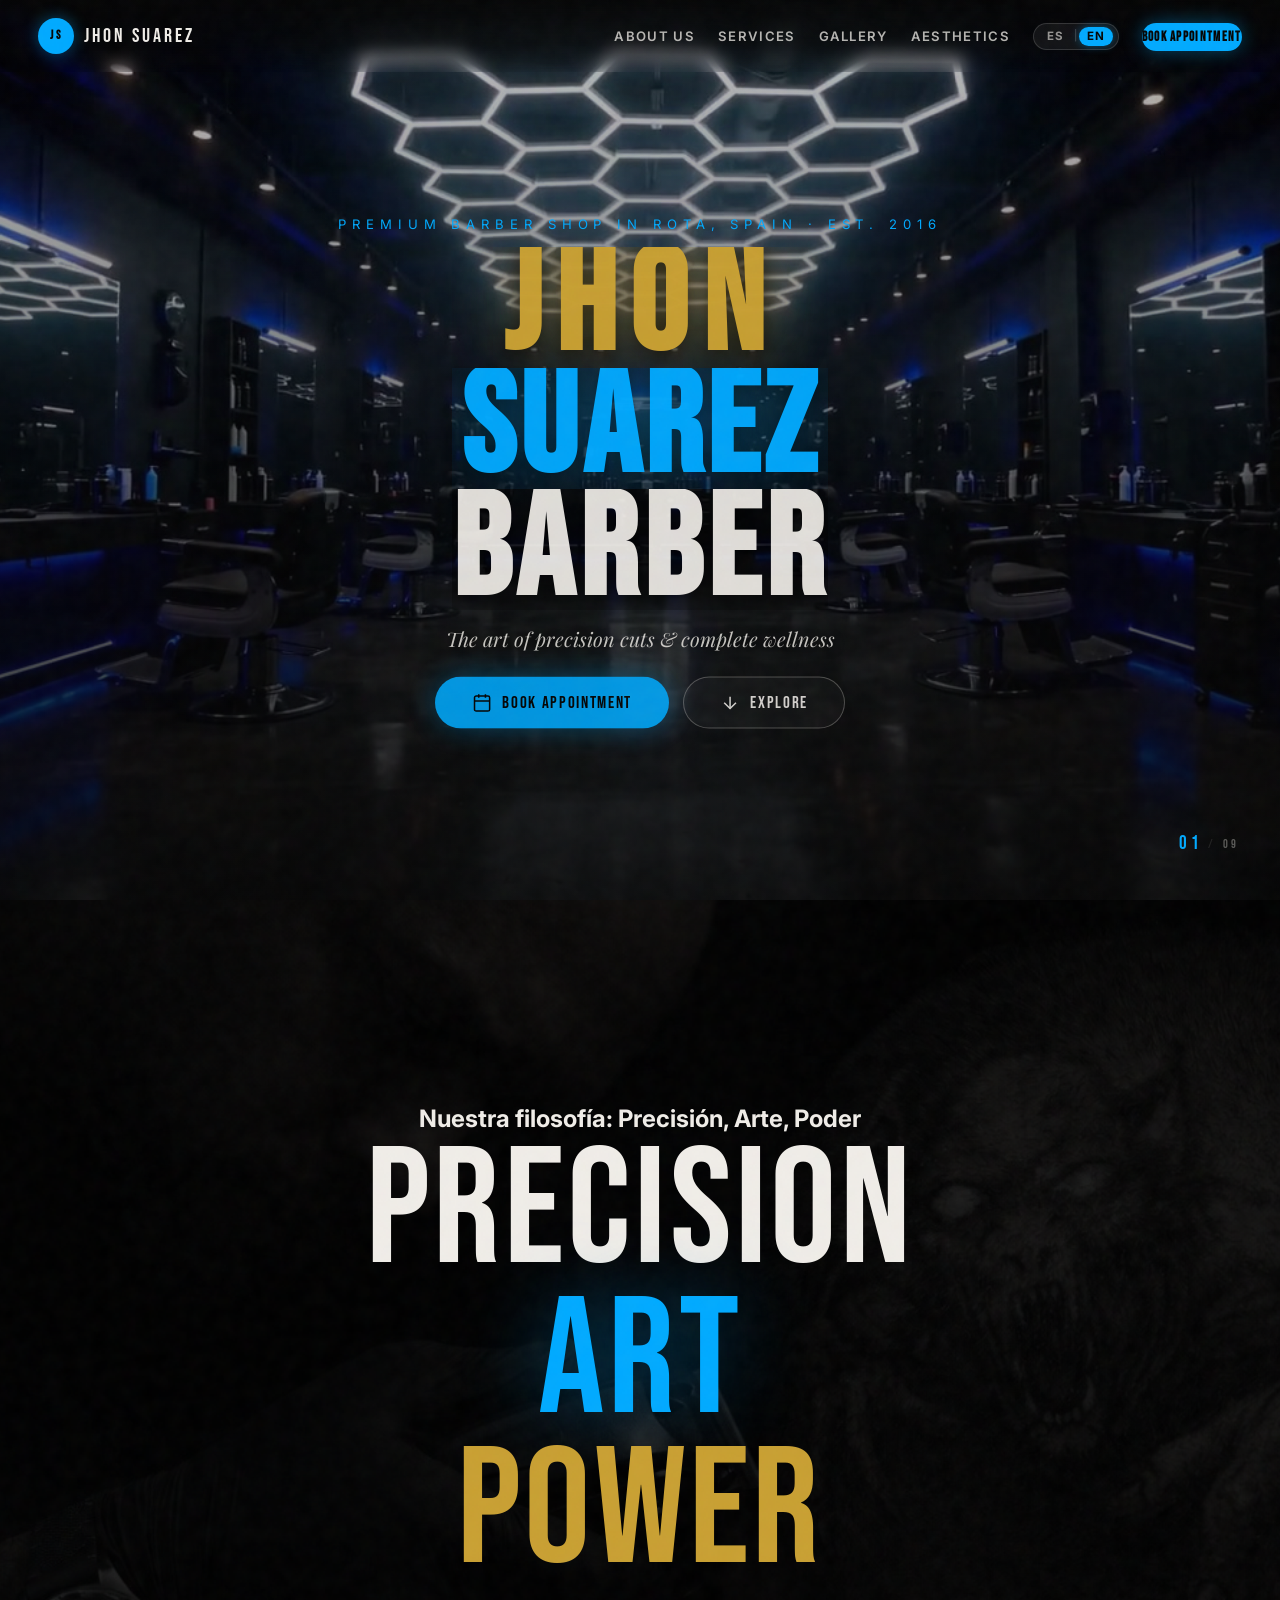
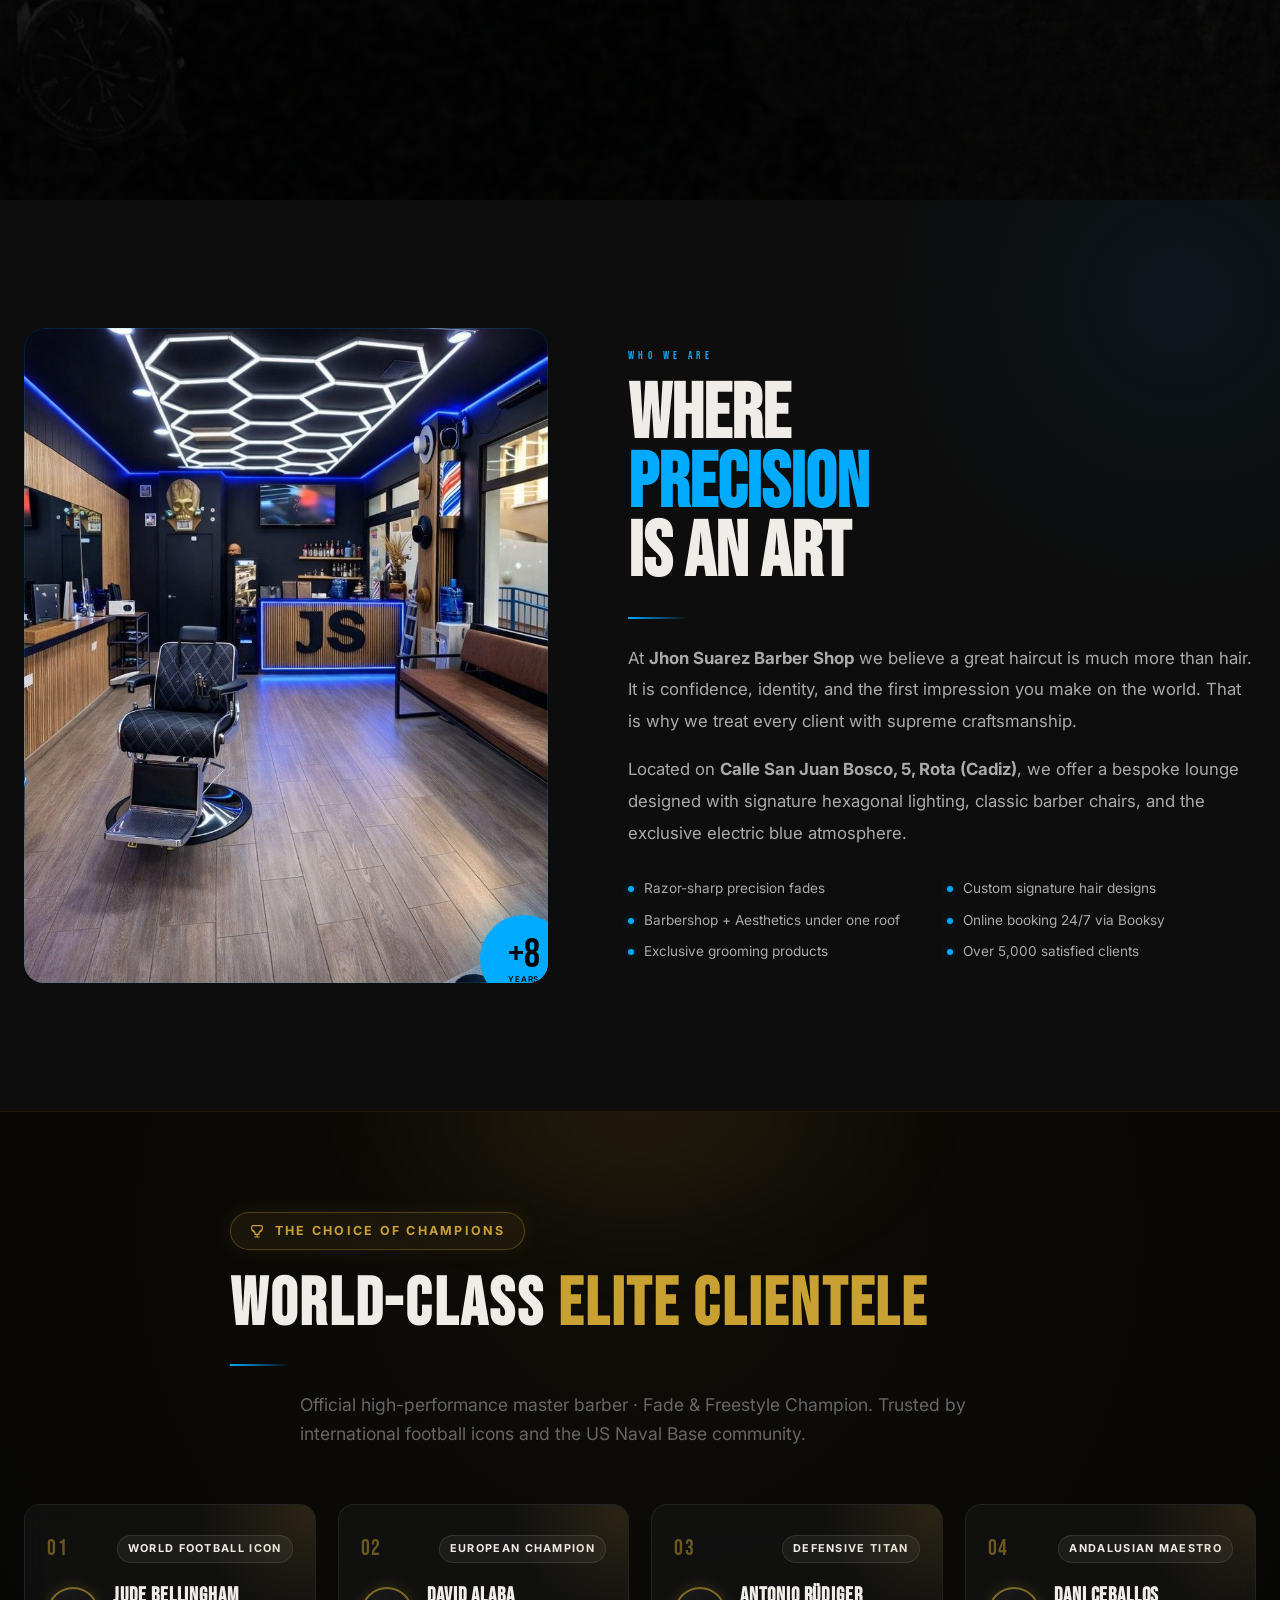
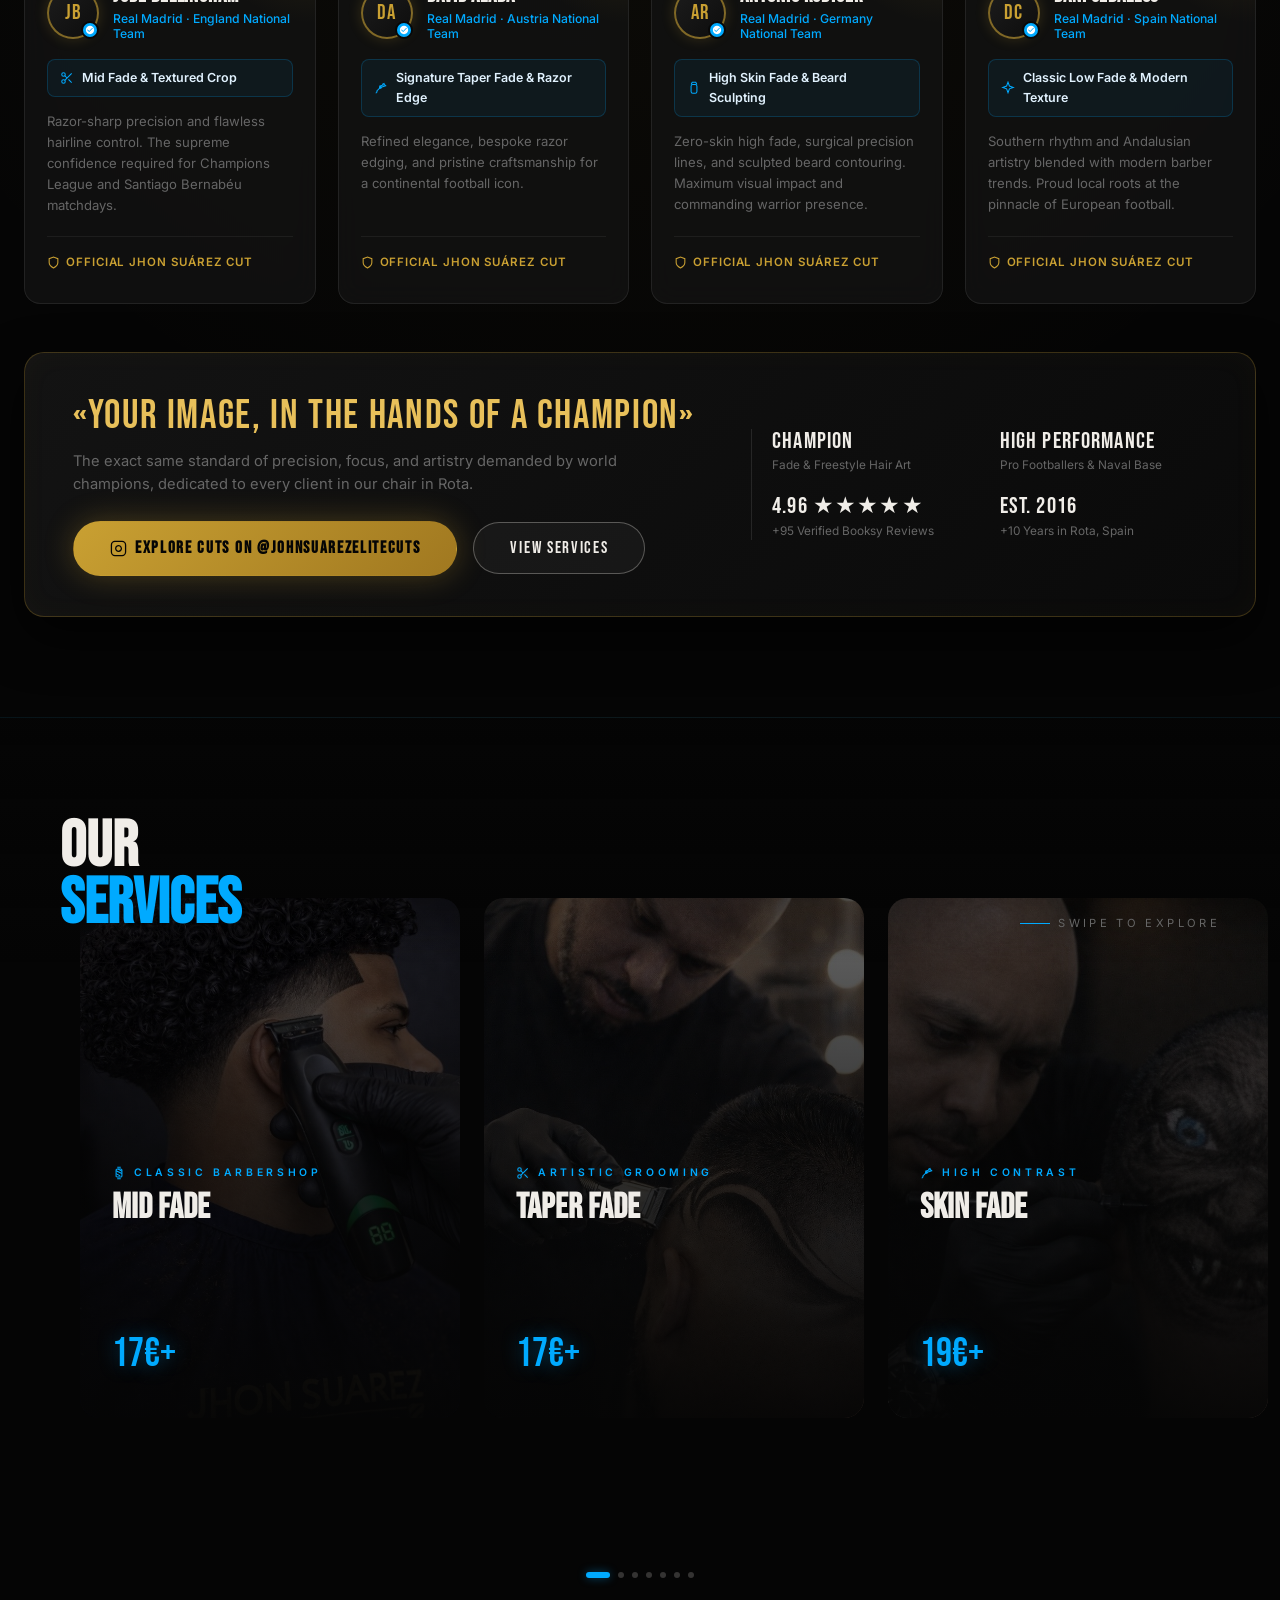
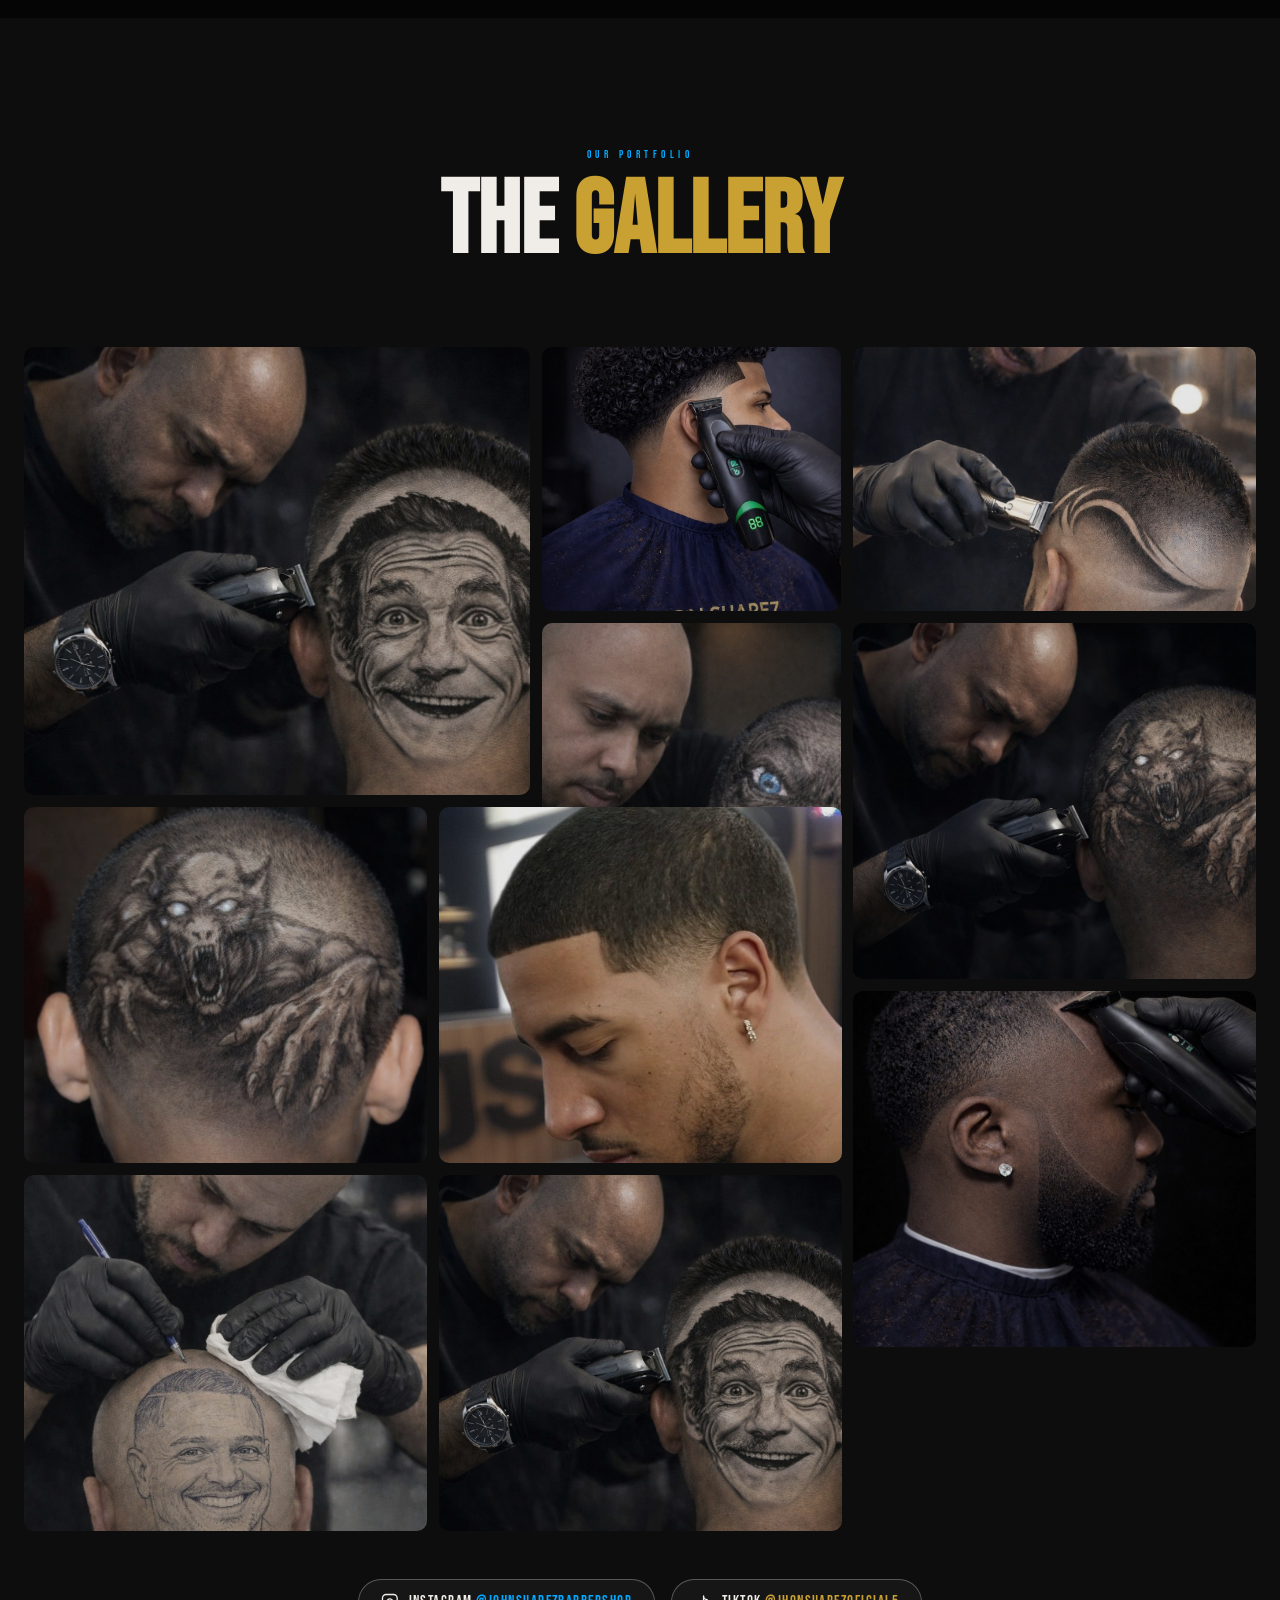
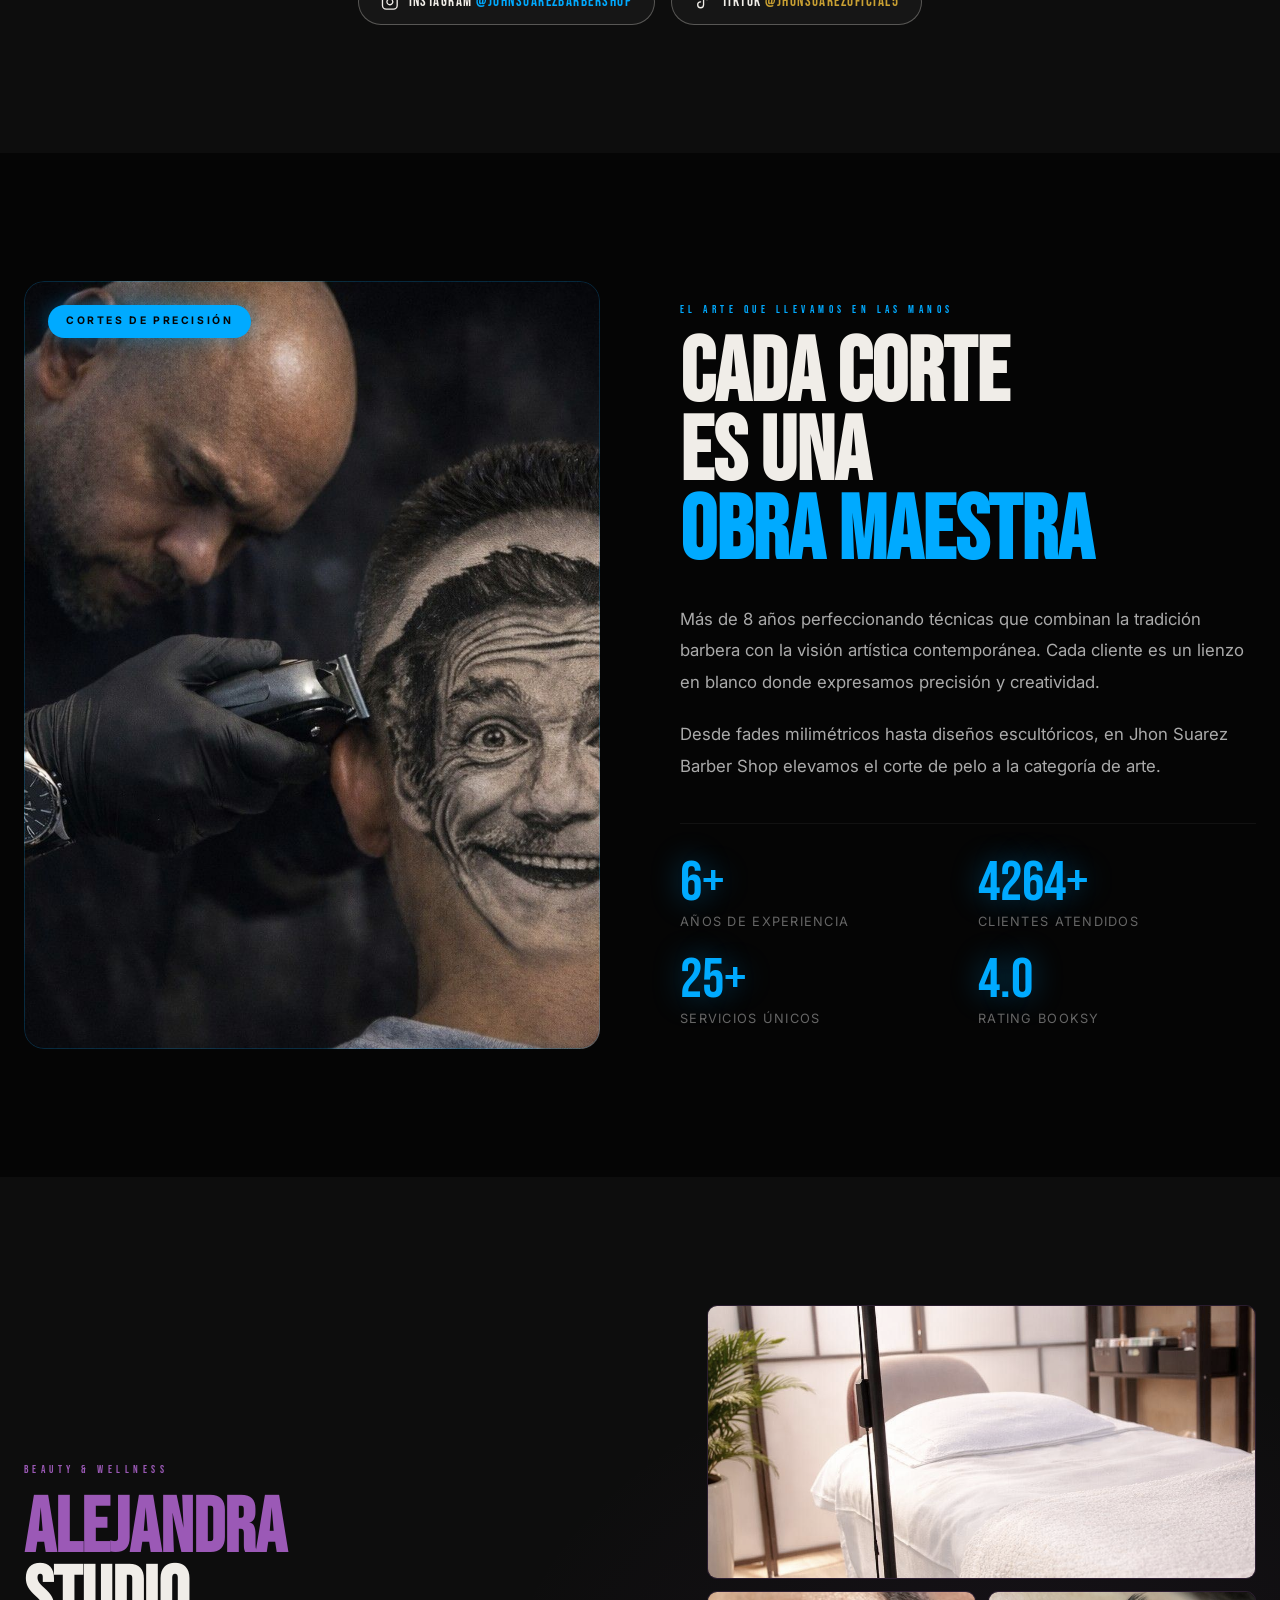
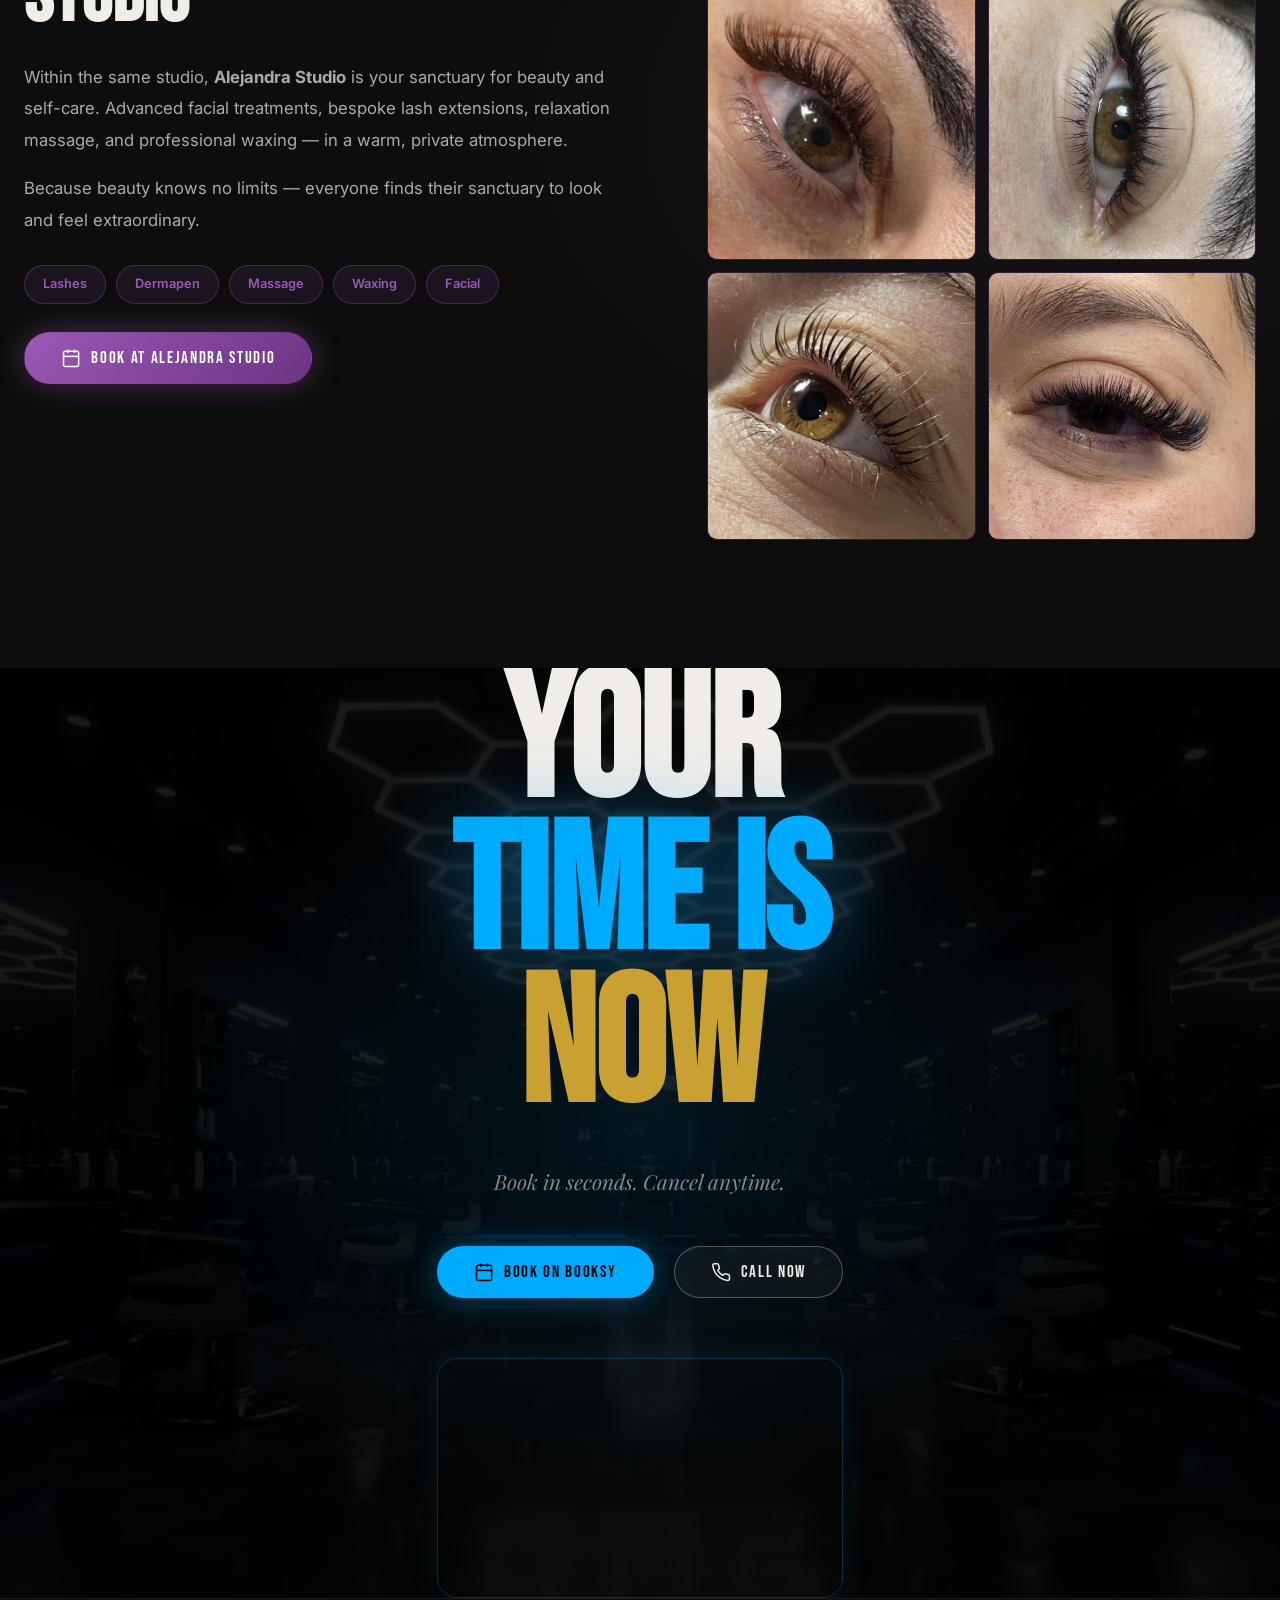
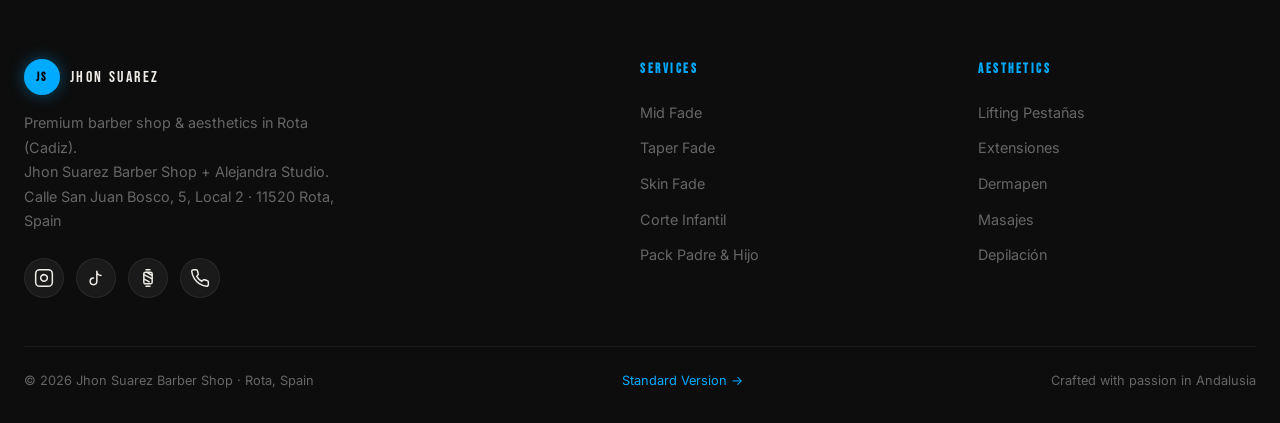
==== commit 61512c27: "feat: integrar canal oficial de TikTok (@jhonsuarezoficial5) en Schema SEO, galeria y pie de pagina" ====
--- a/premium.html
+++ b/premium.html
@@ -93,7 +93,8 @@
     ],
     "sameAs": [
       "https://booksy.com/es-es/140555_jhon-suarez-barber-shop_barberia_26736_rincones",
-      "https://www.instagram.com/johnsuarezbarbershop/"
+      "https://www.instagram.com/johnsuarezbarbershop/",
+      "https://www.tiktok.com/@jhonsuarezoficial5"
     ]
   }
   </script>
@@ -725,10 +726,14 @@
 
     </div>
 
-    <div style="text-align:center;margin-top:48px;">
-      <a href="https://www.instagram.com/johnsuarezbarbershop/" target="_blank" rel="noopener" class="btn btn-outline btn-instagram" style="font-size:0.95rem;padding:12px 24px;gap:10px">
+    <div class="gallery-social-actions" style="display:flex;justify-content:center;gap:16px;flex-wrap:wrap;margin-top:48px;">
+      <a href="https://www.instagram.com/johnsuarezbarbershop/" target="_blank" rel="noopener" class="btn btn-outline btn-instagram" style="font-size:0.92rem;padding:12px 22px;gap:10px">
         <svg class="js-icon" viewBox="0 0 24 24" fill="none" stroke="currentColor" stroke-width="1.8"><rect x="2" y="2" width="20" height="20" rx="5"/><path d="M16 11.37A4 4 0 1112.63 8 4 4 0 0116 11.37z"/><line x1="17.5" y1="6.5" x2="17.51" y2="6.5"/></svg>
-        <span>Ver más cortes en Instagram <span style="color:var(--blue)">@johnsuarezbarbershop</span></span>
+        <span>Instagram <span style="color:var(--blue)">@johnsuarezbarbershop</span></span>
+      </a>
+      <a href="https://www.tiktok.com/@jhonsuarezoficial5" target="_blank" rel="noopener" class="btn btn-outline btn-tiktok" style="font-size:0.92rem;padding:12px 22px;gap:10px">
+        <svg class="js-icon" viewBox="0 0 24 24" fill="none" stroke="currentColor" stroke-width="1.8" stroke-linecap="round" stroke-linejoin="round"><path d="M9 12a4 4 0 1 0 4 4V4a5 5 0 0 0 5 5"/></svg>
+        <span>TikTok <span style="color:var(--gold)">@jhonsuarezoficial5</span></span>
       </a>
     </div>
   </div>
@@ -906,6 +911,7 @@
         </p>
         <div class="social-links" aria-label="Redes sociales">
           <a href="https://www.instagram.com/johnsuarezbarbershop/" target="_blank" rel="noopener" class="social-link" aria-label="Instagram de Jhon Suarez (@johnsuarezbarbershop)"><svg class="js-icon" viewBox="0 0 24 24" fill="none" stroke="currentColor" stroke-width="1.8"><rect x="2" y="2" width="20" height="20" rx="5"/><path d="M16 11.37A4 4 0 1112.63 8 4 4 0 0116 11.37z"/><line x1="17.5" y1="6.5" x2="17.51" y2="6.5"/></svg></a>
+          <a href="https://www.tiktok.com/@jhonsuarezoficial5" target="_blank" rel="noopener" class="social-link" aria-label="TikTok oficial de Jhon Suarez (@jhonsuarezoficial5)"><svg class="js-icon" viewBox="0 0 24 24" fill="none" stroke="currentColor" stroke-width="1.8" stroke-linecap="round" stroke-linejoin="round"><path d="M9 12a4 4 0 1 0 4 4V4a5 5 0 0 0 5 5"/></svg></a>
           <a href="https://booksy.com/es-es/140555_jhon-suarez-barber-shop_barberia_26736_rincones"
              target="_blank" rel="noopener" class="social-link" aria-label="Booksy — reservas online"><svg class="js-icon" viewBox="0 0 24 24" fill="none" stroke="currentColor" stroke-width="1.8"><rect x="7" y="5" width="10" height="14" rx="2"/><path d="M9 2h6M9 22h6"/><path d="M7 8l10 5M7 13l7 4M10 5l7 4"/></svg></a>
           <a href="tel:+34613784171" class="social-link" aria-label="Teléfono"><svg class="js-icon" viewBox="0 0 24 24" fill="none" stroke="currentColor" stroke-width="1.8"><path d="M22 16.92v3a2 2 0 01-2.18 2 19.79 19.79 0 01-8.63-3.07 19.5 19.5 0 01-6-6 19.79 19.79 0 01-3.07-8.67A2 2 0 014.11 2h3a2 2 0 012 1.72 12.84 12.84 0 00.7 2.81 2 2 0 01-.45 2.11L8.09 9.91a16 16 0 006 6l1.27-1.27a2 2 0 012.11-.45 12.84 12.84 0 002.81.7A2 2 0 0122 16.92z"/></svg></a>
--- a/assets/css/premium.css
+++ b/assets/css/premium.css
@@ -215,12 +215,16 @@
   box-shadow: 0 0 20px var(--blue-glow);
   transform: translateY(-2px);
 }
-.btn-instagram {
+.btn-instagram, .btn-tiktok {
   white-space: normal !important;
   max-width: min(100%, 460px);
   text-align: center;
   line-height: 1.4;
-  margin: 0 auto;
+}
+.btn-tiktok:hover {
+  border-color: #00f2fe;
+  color: var(--white);
+  box-shadow: 0 0 20px rgba(0, 242, 254, 0.25), 0 0 20px rgba(254, 44, 85, 0.25);
 }
 
 /* ── Language Switcher ── */
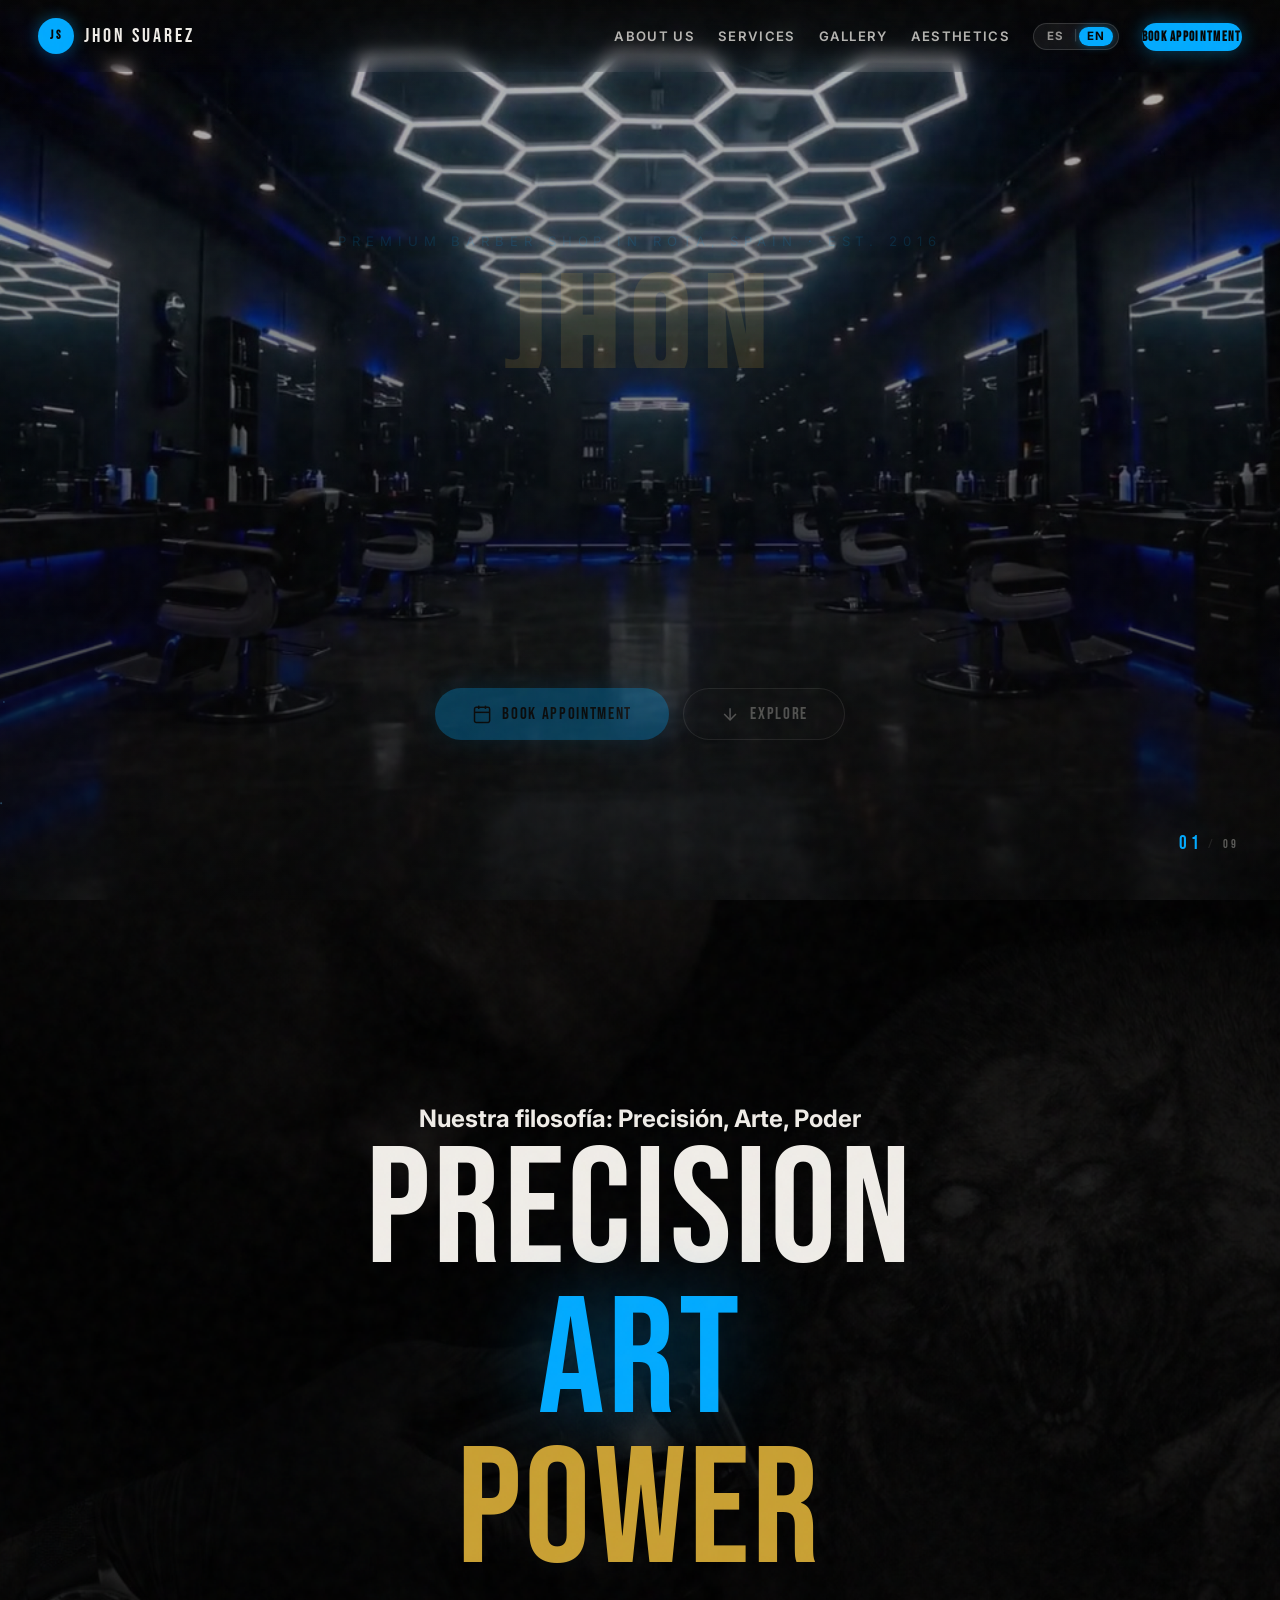
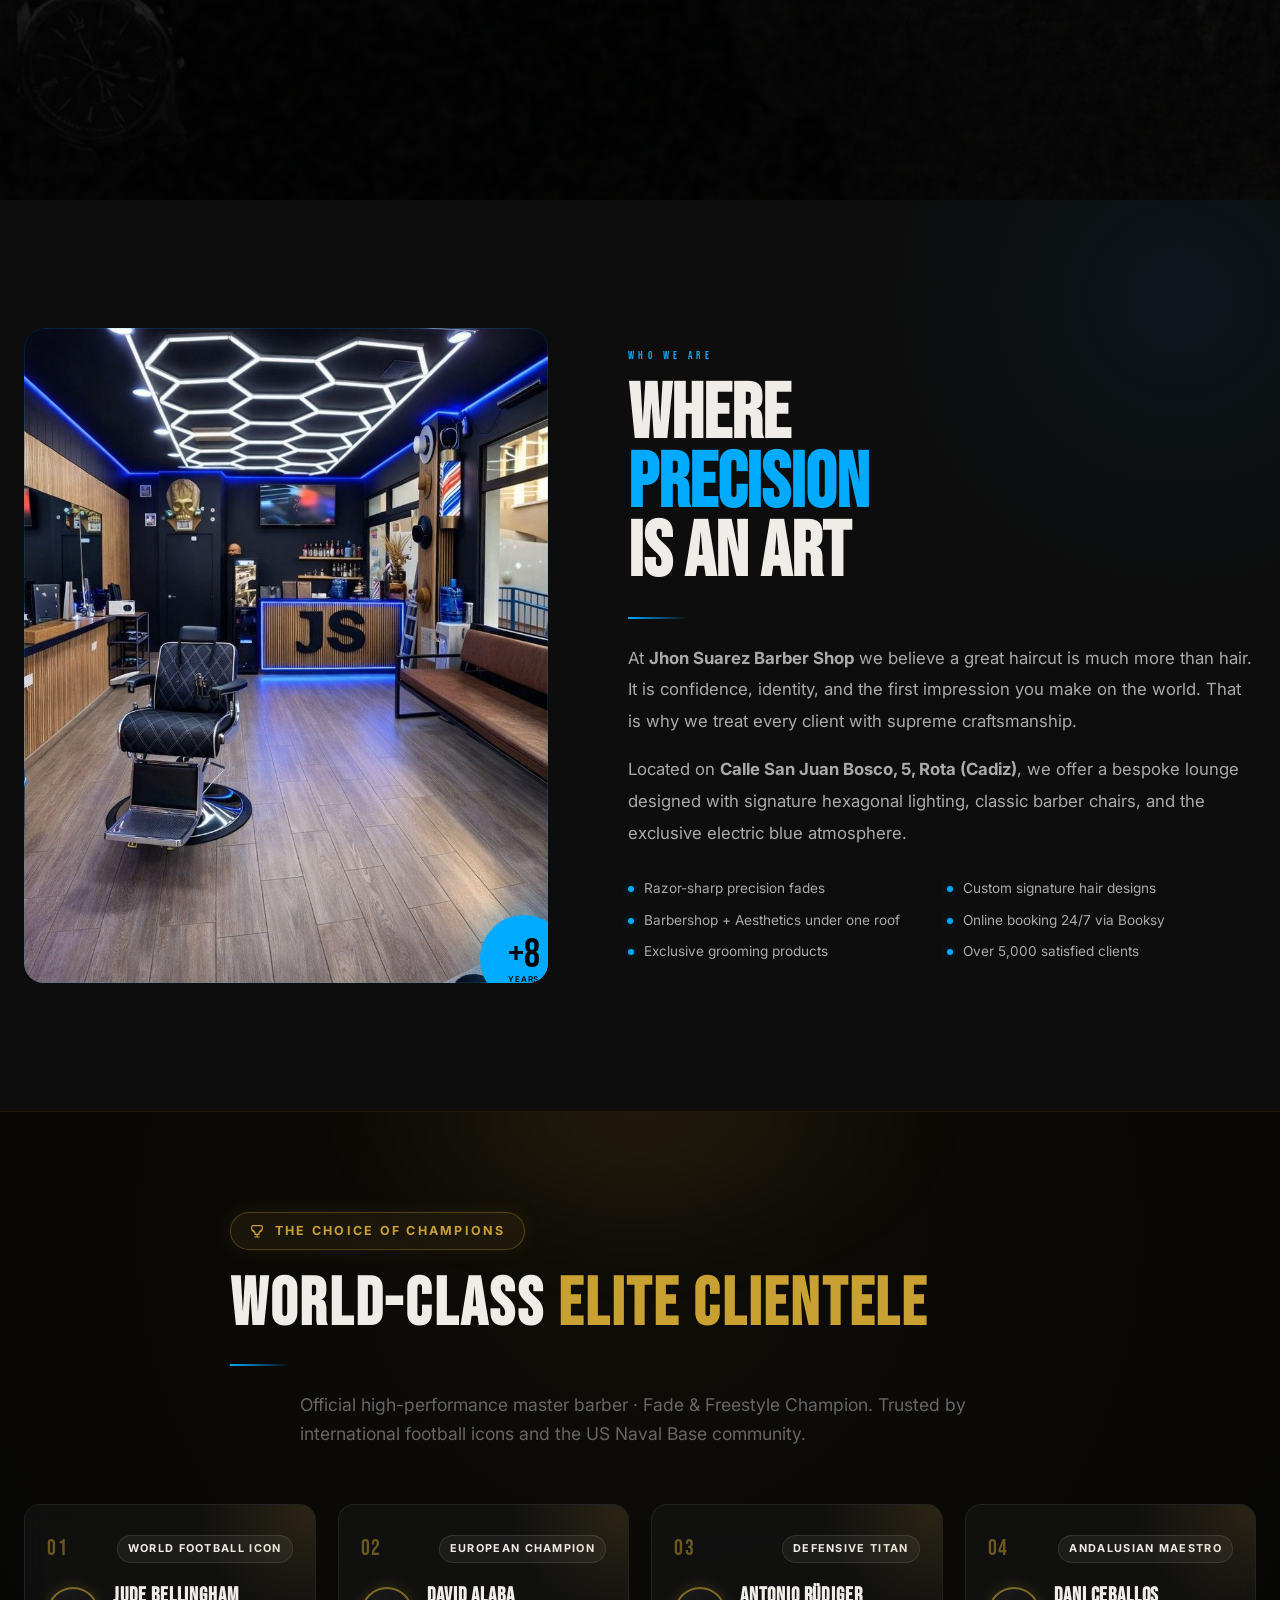
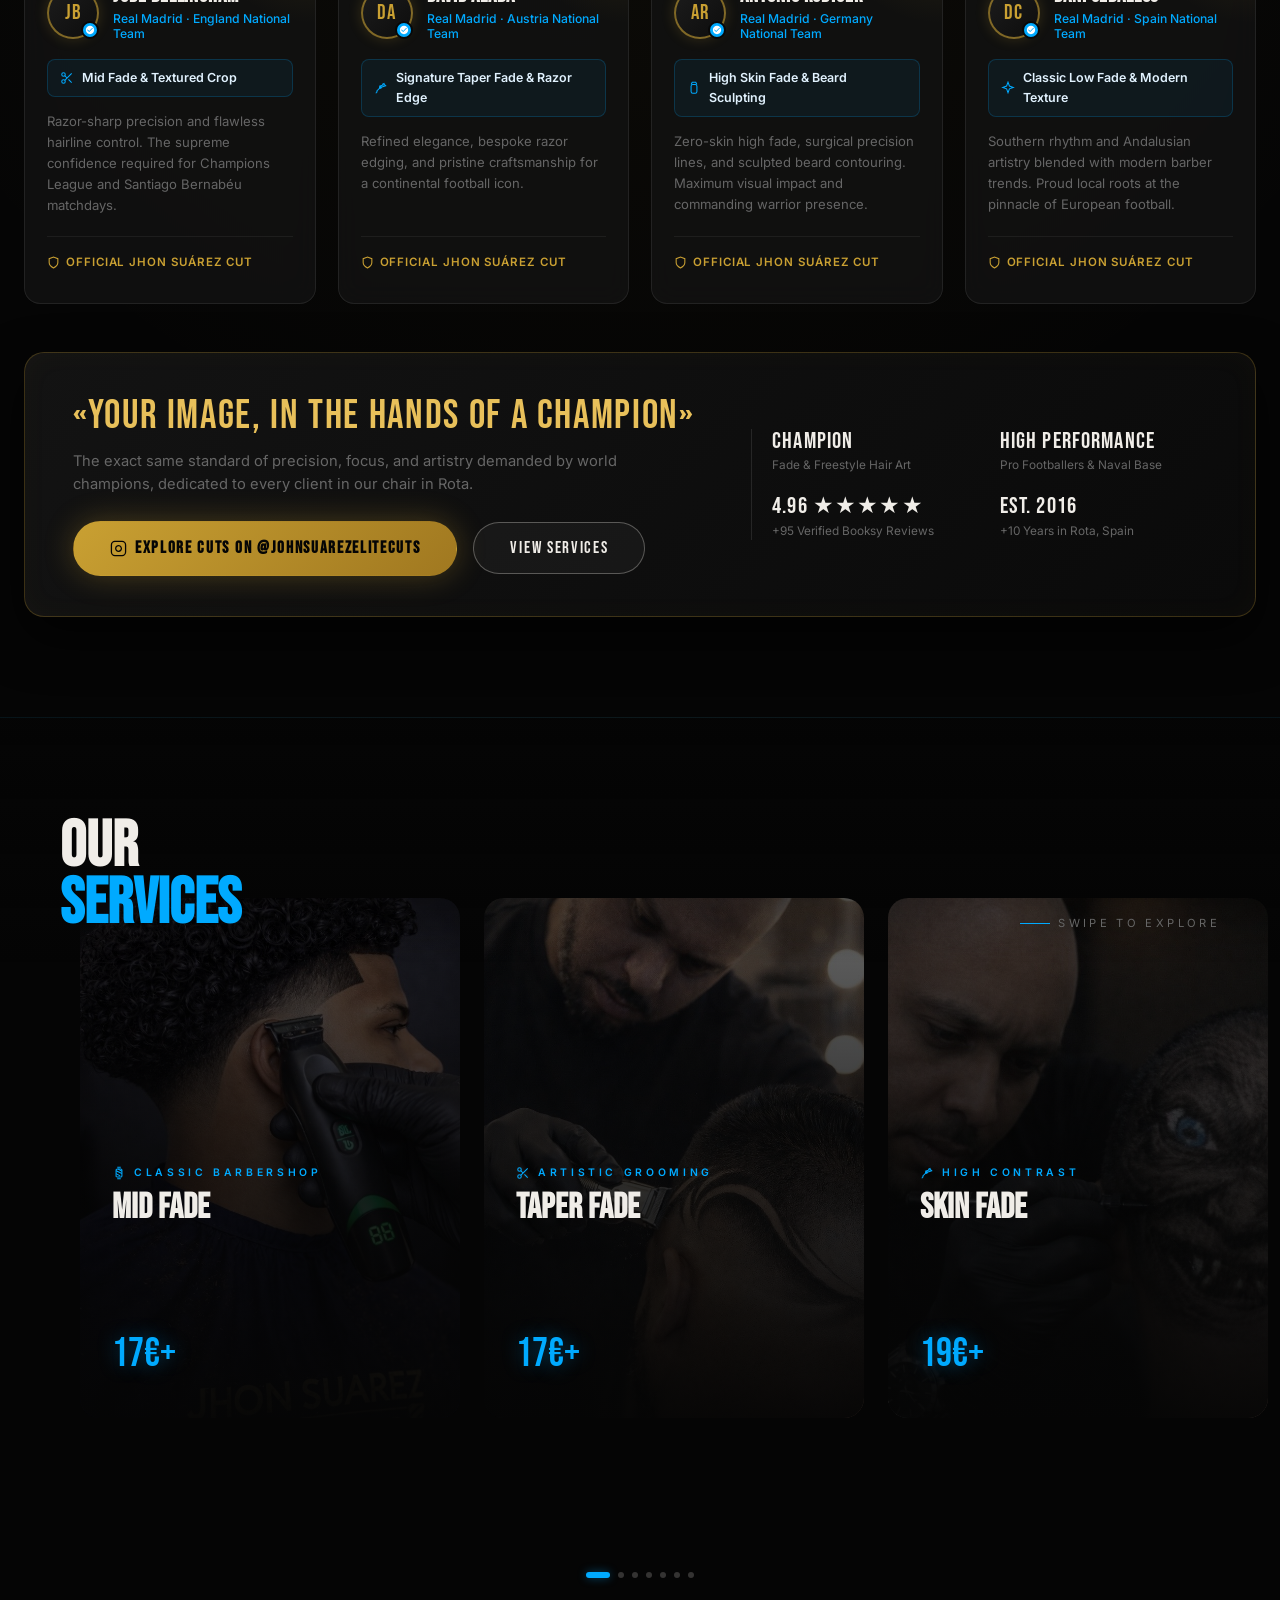
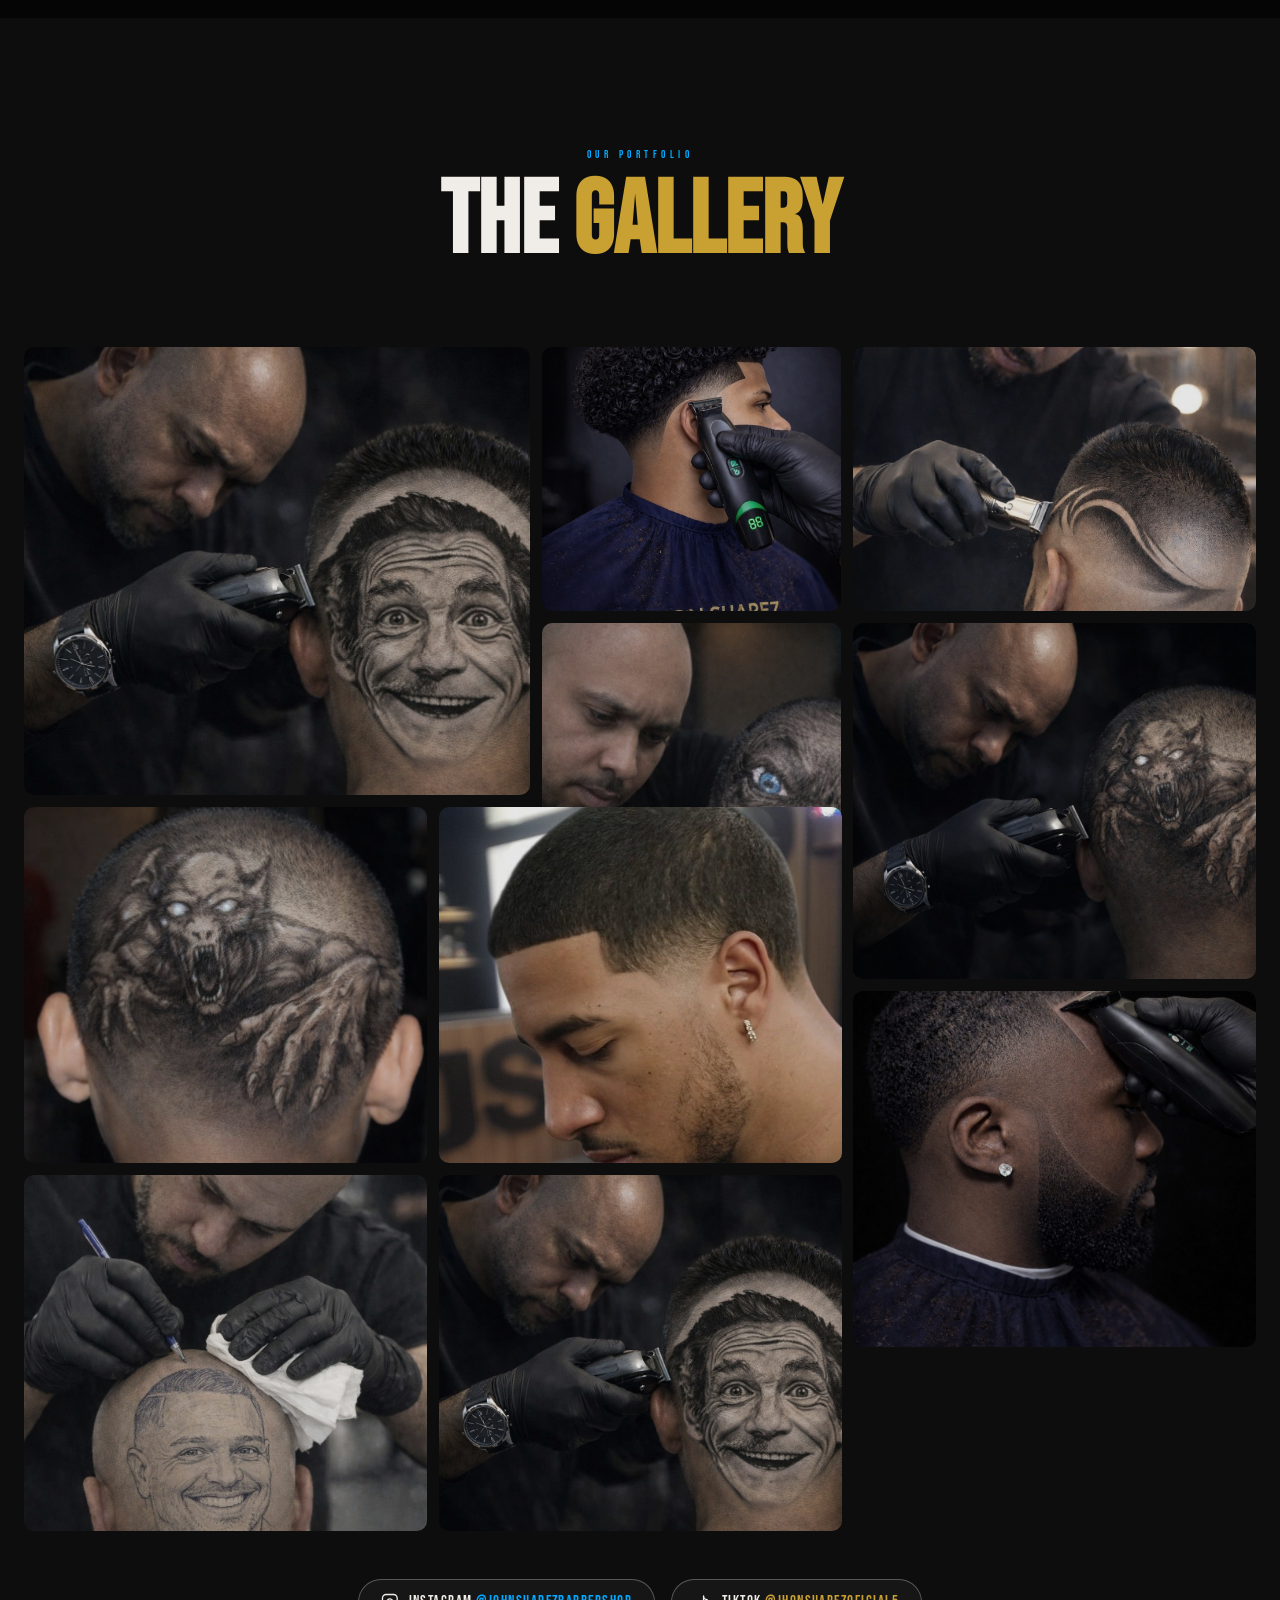
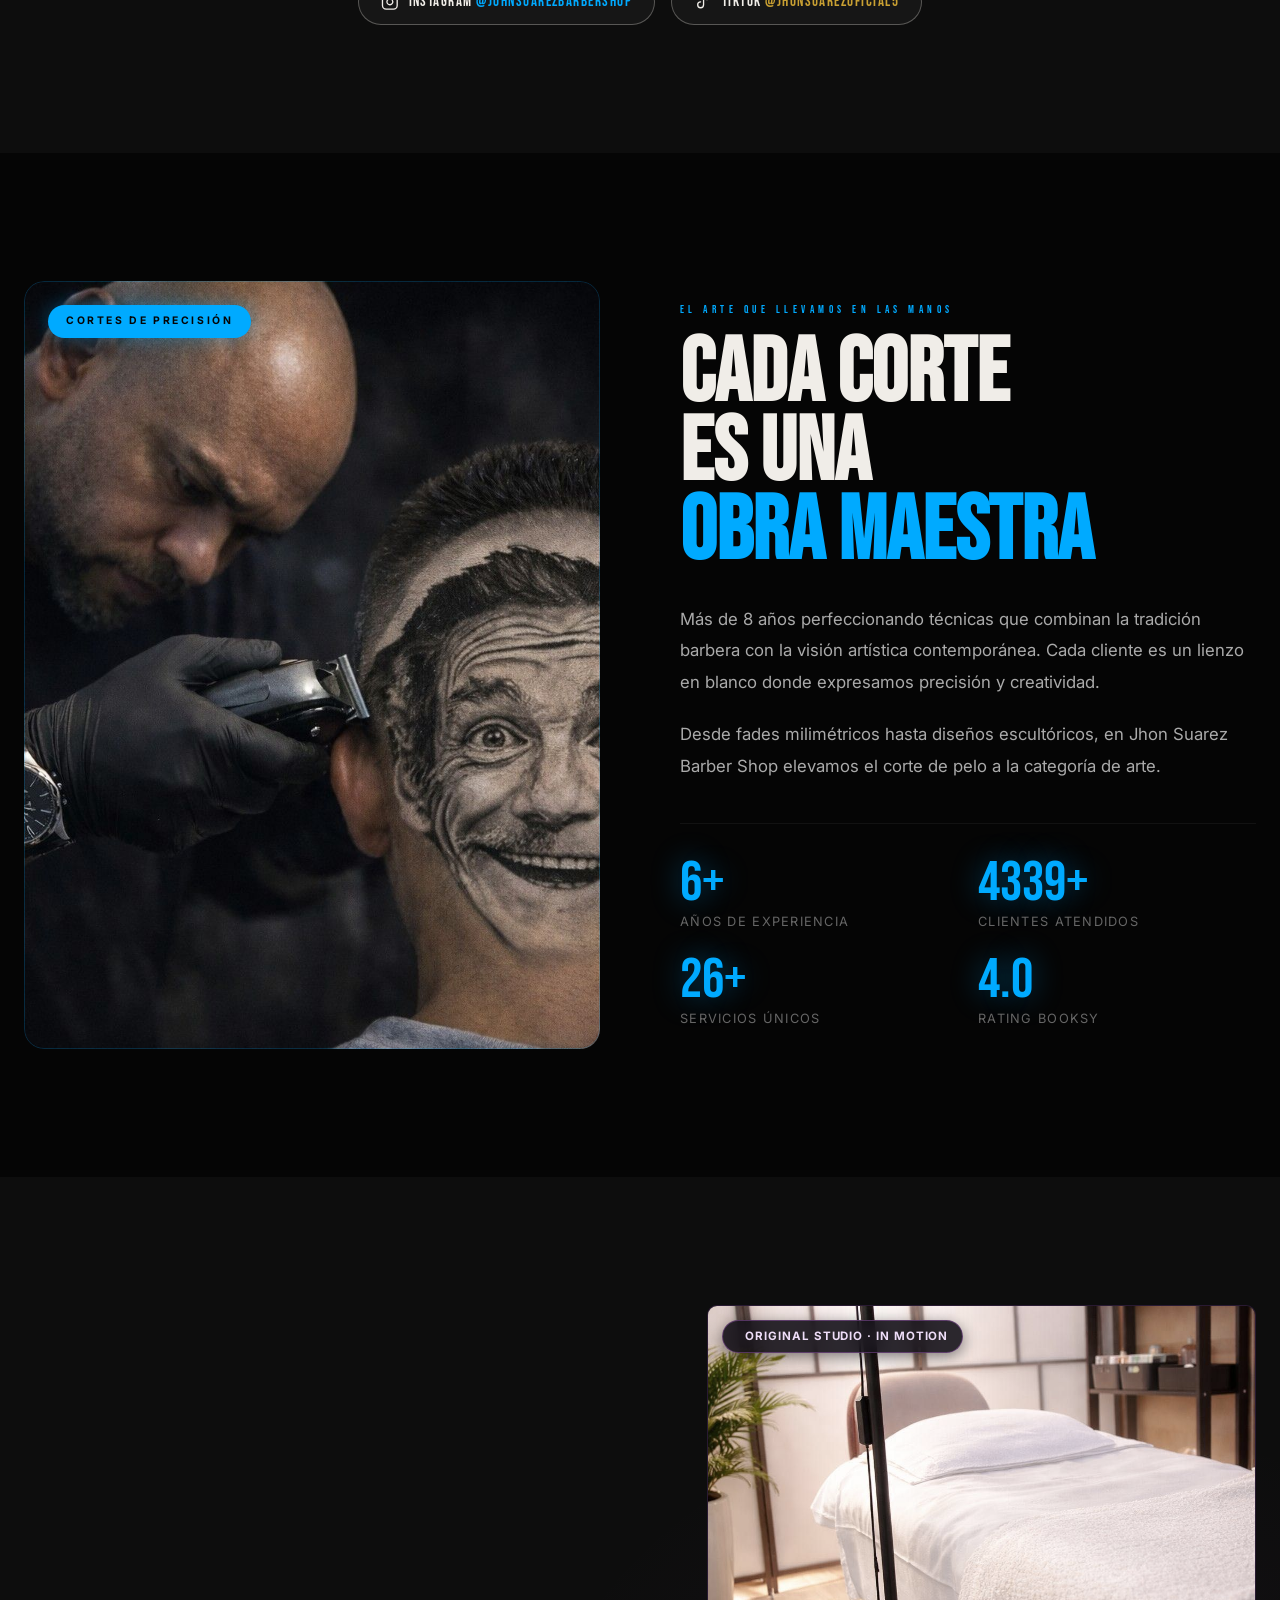
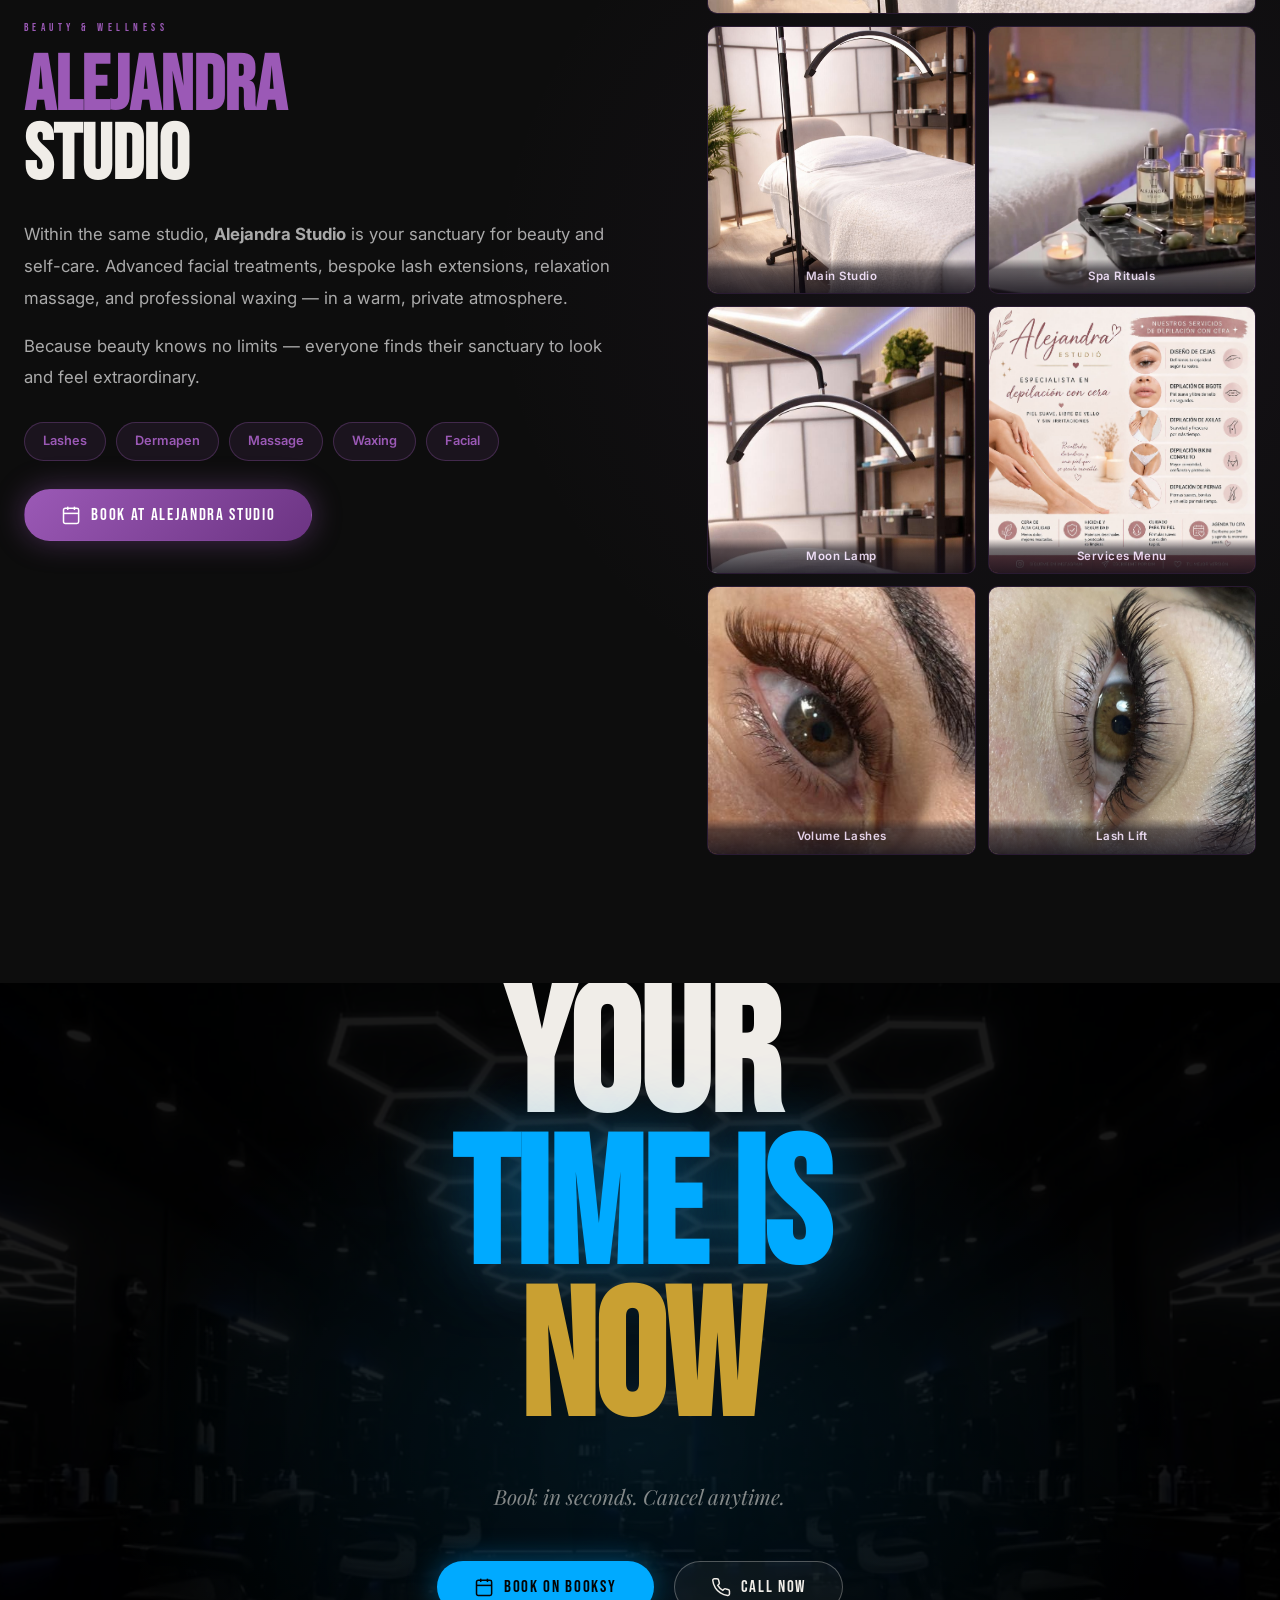
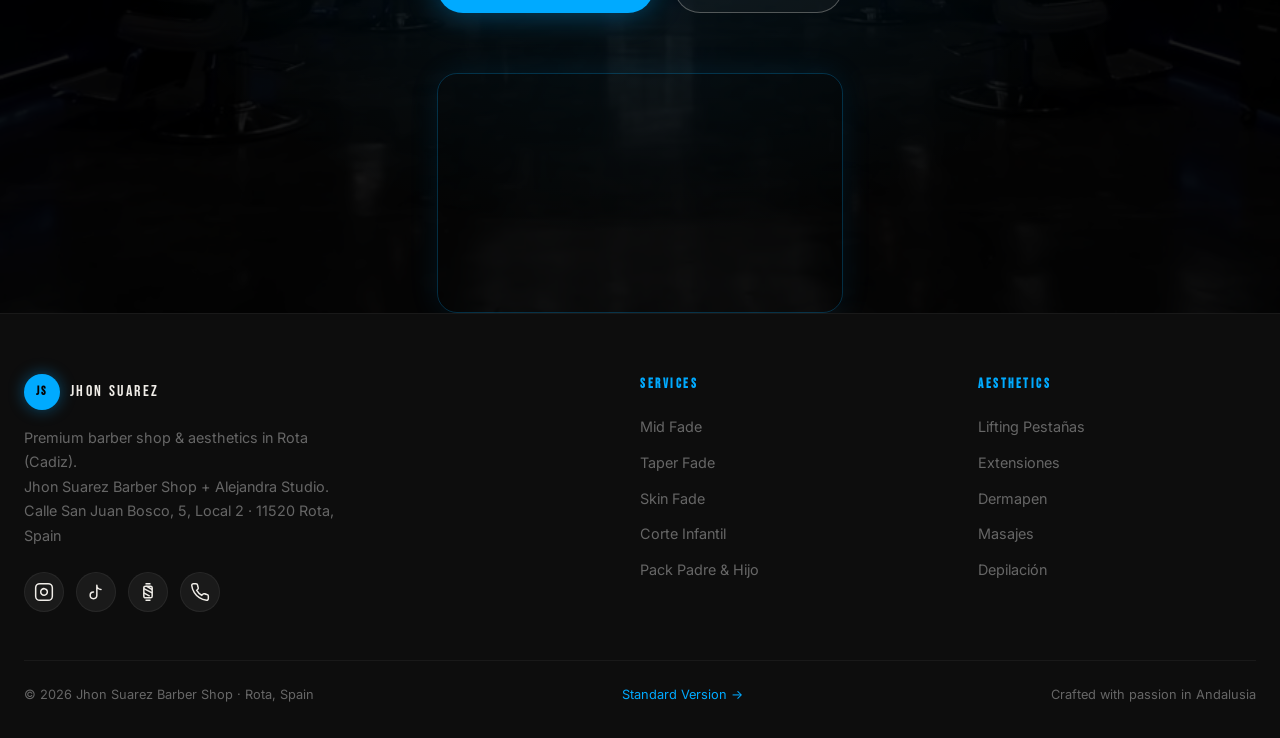
==== commit 8efef8e0: "feat: enhance Alejandra Studio with room video, authentic gallery and lightbox" ====
--- a/premium.html
+++ b/premium.html
@@ -832,19 +832,38 @@
       <div>
         <div class="estetica-gallery-grid">
           <div class="estetica-photo">
-            <img src="assets/images/estetica.jpg" alt="Alejandra Studio — espacio de estética y bienestar" loading="lazy" width="600" height="300">
-          </div>
-          <div class="estetica-photo">
-            <img src="assets/images/pestanas-1.jpg" alt="Extensiones de pestañas volumen 3D" loading="lazy" width="300" height="300">
-          </div>
-          <div class="estetica-photo">
+            <video class="estetica-video" autoplay muted loop playsinline poster="assets/images/estetica.jpg">
+              <source src="assets/videos/estetica-studio.mp4" type="video/mp4">
+              <source src="assets/videos/clips/clip5_studio.mp4" type="video/mp4">
+            </video>
+            <div class="estetica-cinema-badge">
+              <span class="estetica-live-dot"></span>
+              <span data-i18n="estetica_badge_video">SALA ORIGINAL · EN VIVO</span>
+            </div>
+          </div>
+          <div class="estetica-photo" title="Sala Principal Alejandra Studio">
+            <img src="assets/images/estetica.jpg" alt="Sala de estética Alejandra Studio" loading="lazy" width="300" height="300">
+            <span class="estetica-photo-label" data-i18n="estetica_photo_room">Sala Principal</span>
+          </div>
+          <div class="estetica-photo" title="Rincón Spa Alejandra Studio">
+            <img src="assets/images/hud_scene5.jpg" alt="Rincón Spa Alejandra Studio" loading="lazy" width="300" height="300">
+            <span class="estetica-photo-label" data-i18n="estetica_photo_spa">Rincón Spa</span>
+          </div>
+          <div class="estetica-photo" title="Lámpara Moon & Cabina">
+            <img src="assets/images/estetica-lampara.jpg" alt="Lámpara Moon y cosmética" loading="lazy" width="300" height="300">
+            <span class="estetica-photo-label" data-i18n="estetica_photo_lamp">Lámpara Moon</span>
+          </div>
+          <div class="estetica-photo" title="Carta Oficial de Servicios & Depilación">
+            <img src="assets/images/servicios-estetica.jpg" alt="Carta oficial de depilación con cera" loading="lazy" width="300" height="300">
+            <span class="estetica-photo-label" data-i18n="estetica_photo_menu">Carta de Servicios</span>
+          </div>
+          <div class="estetica-photo" title="Extensiones de pestañas volumen">
+            <img src="assets/images/pestanas-1.jpg" alt="Extensiones de pestañas volumen" loading="lazy" width="300" height="300">
+            <span class="estetica-photo-label" data-i18n="estetica_photo_lash1">Pestañas Volumen</span>
+          </div>
+          <div class="estetica-photo" title="Lifting de pestañas natural">
             <img src="assets/images/pestanas-2.jpg" alt="Lifting de pestañas natural" loading="lazy" width="300" height="300">
-          </div>
-          <div class="estetica-photo">
-            <img src="assets/images/pestanas-3.jpg" alt="Tinte y diseño de cejas" loading="lazy" width="300" height="300">
-          </div>
-          <div class="estetica-photo">
-            <img src="assets/images/pestanas-4.jpg" alt="Tratamiento facial con Dermapen" loading="lazy" width="300" height="300">
+            <span class="estetica-photo-label" data-i18n="estetica_photo_lash2">Lifting de Pestañas</span>
           </div>
         </div>
       </div>
--- a/assets/css/premium.css
+++ b/assets/css/premium.css
@@ -1462,20 +1462,62 @@
 }
 .estetica-gallery-grid { display: grid; grid-template-columns: 1fr 1fr; gap: 12px; }
 .estetica-photo {
+  position: relative;
   border-radius: var(--radius);
   overflow: hidden;
   aspect-ratio: 1;
   border: 1px solid rgba(155,89,182,0.2);
   transition: transform 0.4s var(--ease-film), border-color 0.3s ease;
-}
-.estetica-photo:first-child { grid-column: span 2; aspect-ratio: 2/1; }
-.estetica-photo img {
+  background: #0d0a12;
+}
+.estetica-photo:first-child { grid-column: span 2; aspect-ratio: 16/9; }
+.estetica-photo img, .estetica-photo video {
   width: 100%; height: 100%; object-fit: cover;
   transition: transform 0.6s var(--ease-silk), filter 0.4s ease;
-  filter: saturate(0.8);
+  filter: saturate(0.85);
+  display: block;
 }
 .estetica-photo:hover { border-color: rgba(155,89,182,0.6); transform: scale(1.01); }
 .estetica-photo:hover img { transform: scale(1.06); filter: saturate(1.1); }
+.estetica-cinema-badge {
+  position: absolute;
+  top: 14px;
+  left: 14px;
+  background: rgba(15, 12, 20, 0.88);
+  backdrop-filter: blur(10px);
+  -webkit-backdrop-filter: blur(10px);
+  border: 1px solid rgba(155, 89, 182, 0.45);
+  border-radius: 50px;
+  padding: 6px 14px;
+  font-size: 0.72rem;
+  font-weight: 700;
+  letter-spacing: 0.08em;
+  color: #eeddf8;
+  display: inline-flex;
+  align-items: center;
+  gap: 8px;
+  z-index: 2;
+  box-shadow: 0 4px 15px rgba(0,0,0,0.5);
+  pointer-events: none;
+}
+.estetica-photo-label {
+  position: absolute;
+  bottom: 0;
+  inset-inline: 0;
+  padding: 8px 10px;
+  background: linear-gradient(to top, rgba(12,9,18,0.92) 0%, rgba(12,9,18,0.6) 70%, transparent 100%);
+  font-size: 0.72rem;
+  font-weight: 600;
+  color: #eeddf8;
+  text-align: center;
+  letter-spacing: 0.04em;
+  pointer-events: none;
+  opacity: 0.9;
+  transition: opacity 0.3s ease;
+}
+.estetica-photo:hover .estetica-photo-label {
+  opacity: 1;
+}
 
 /* ── BOOKING CTA ─────────────────────────────────────────────── */
 #booking {
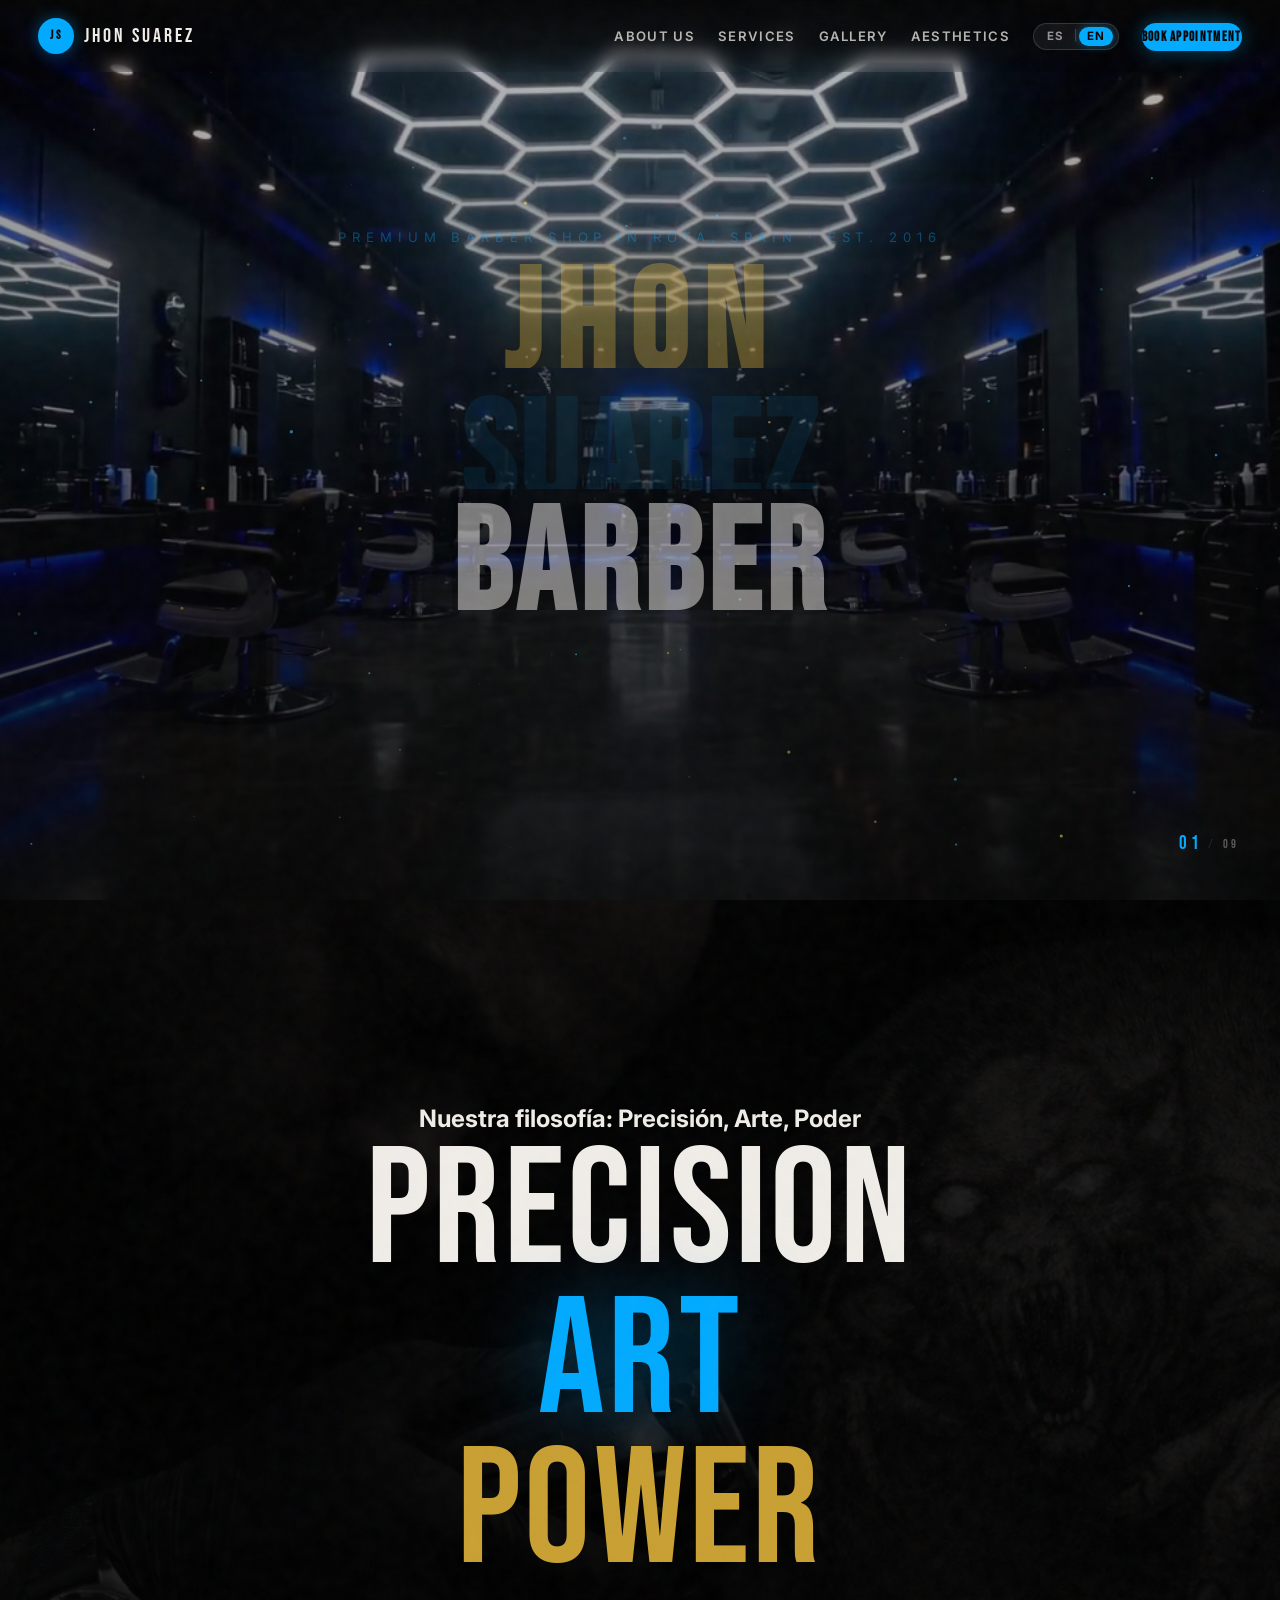
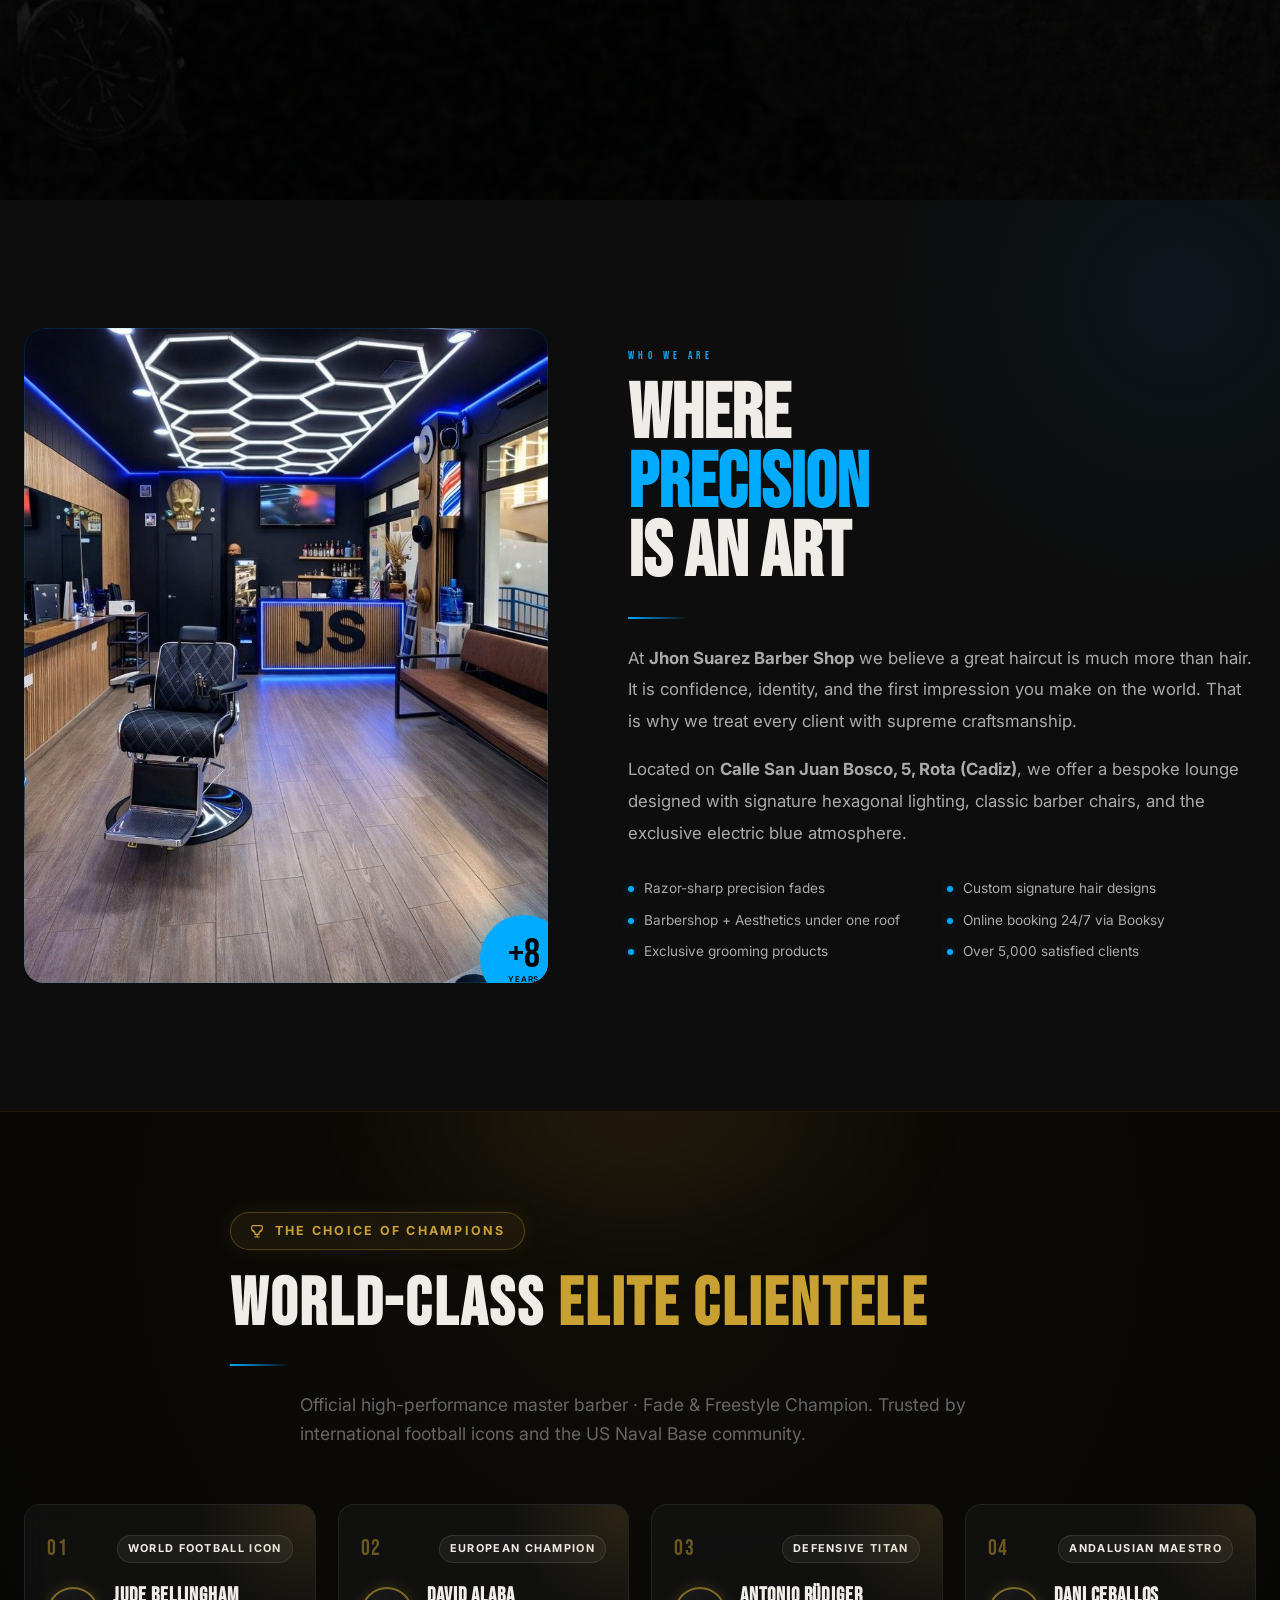
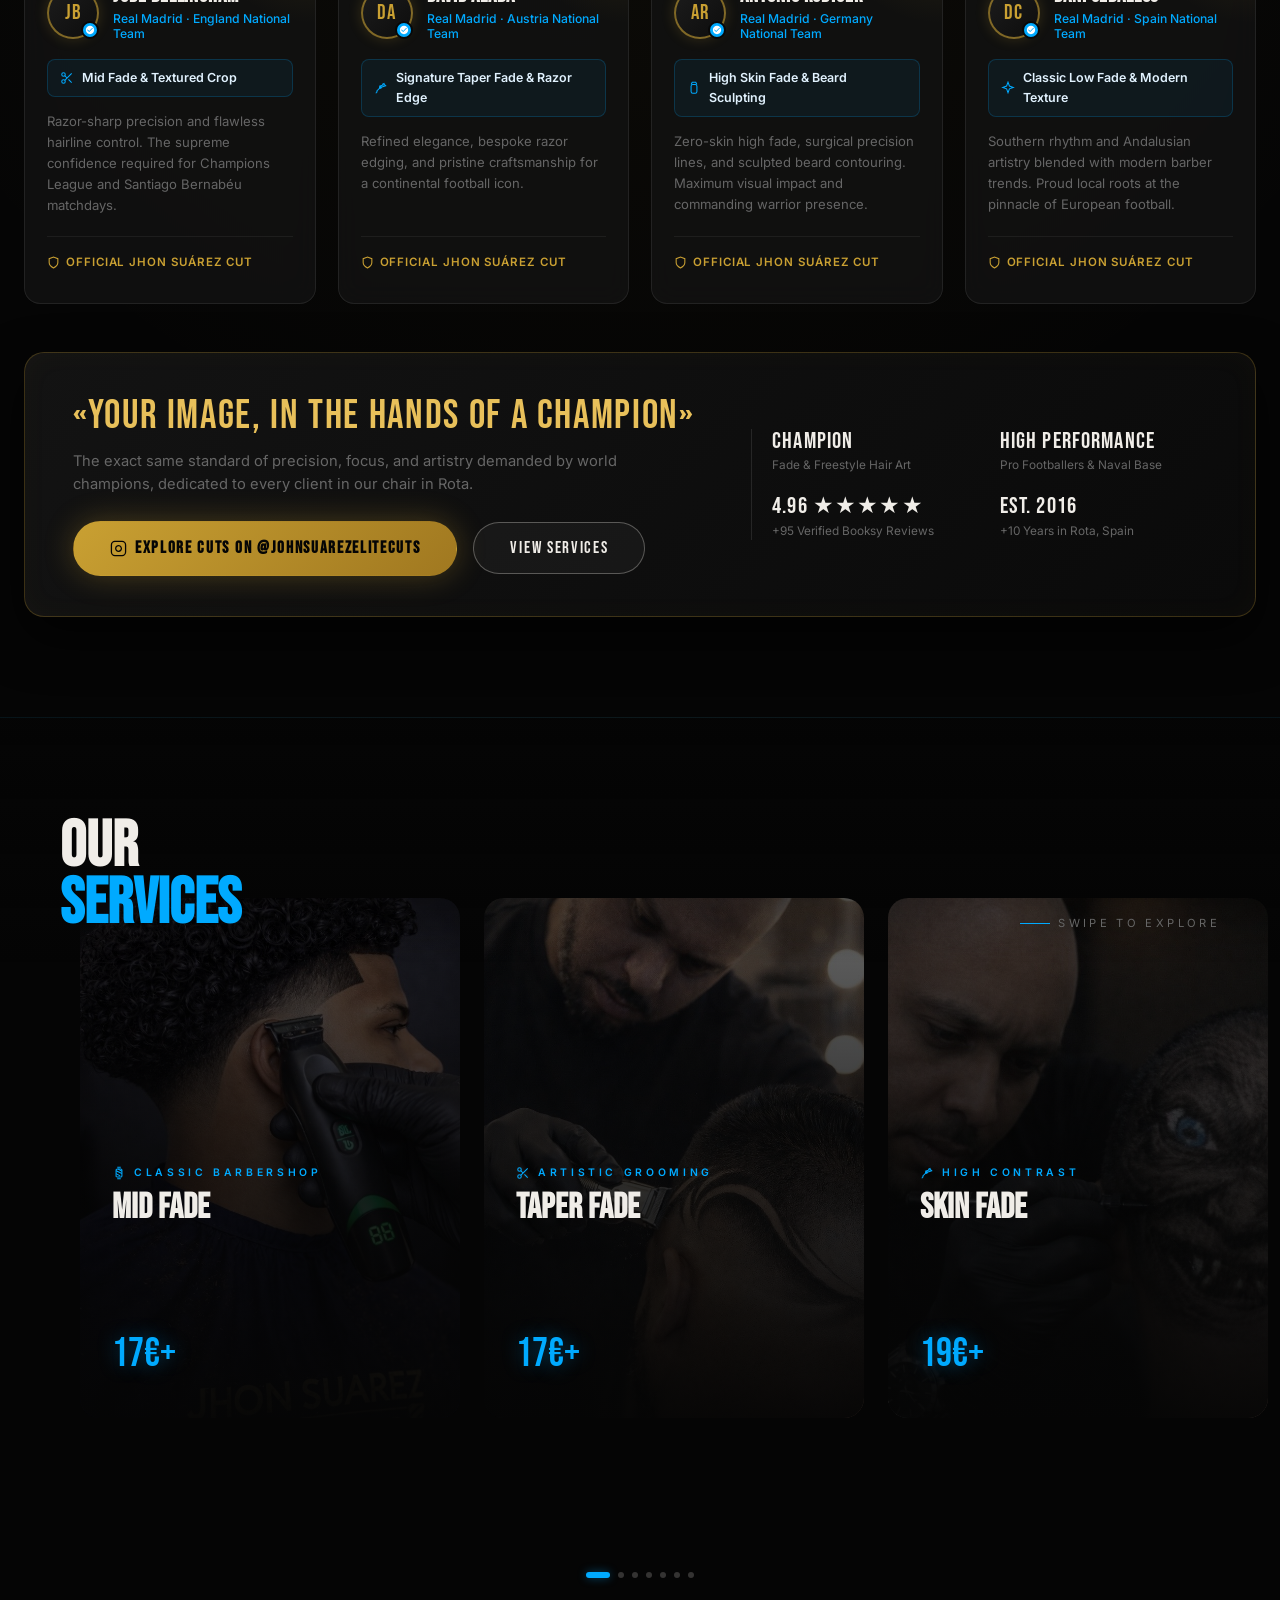
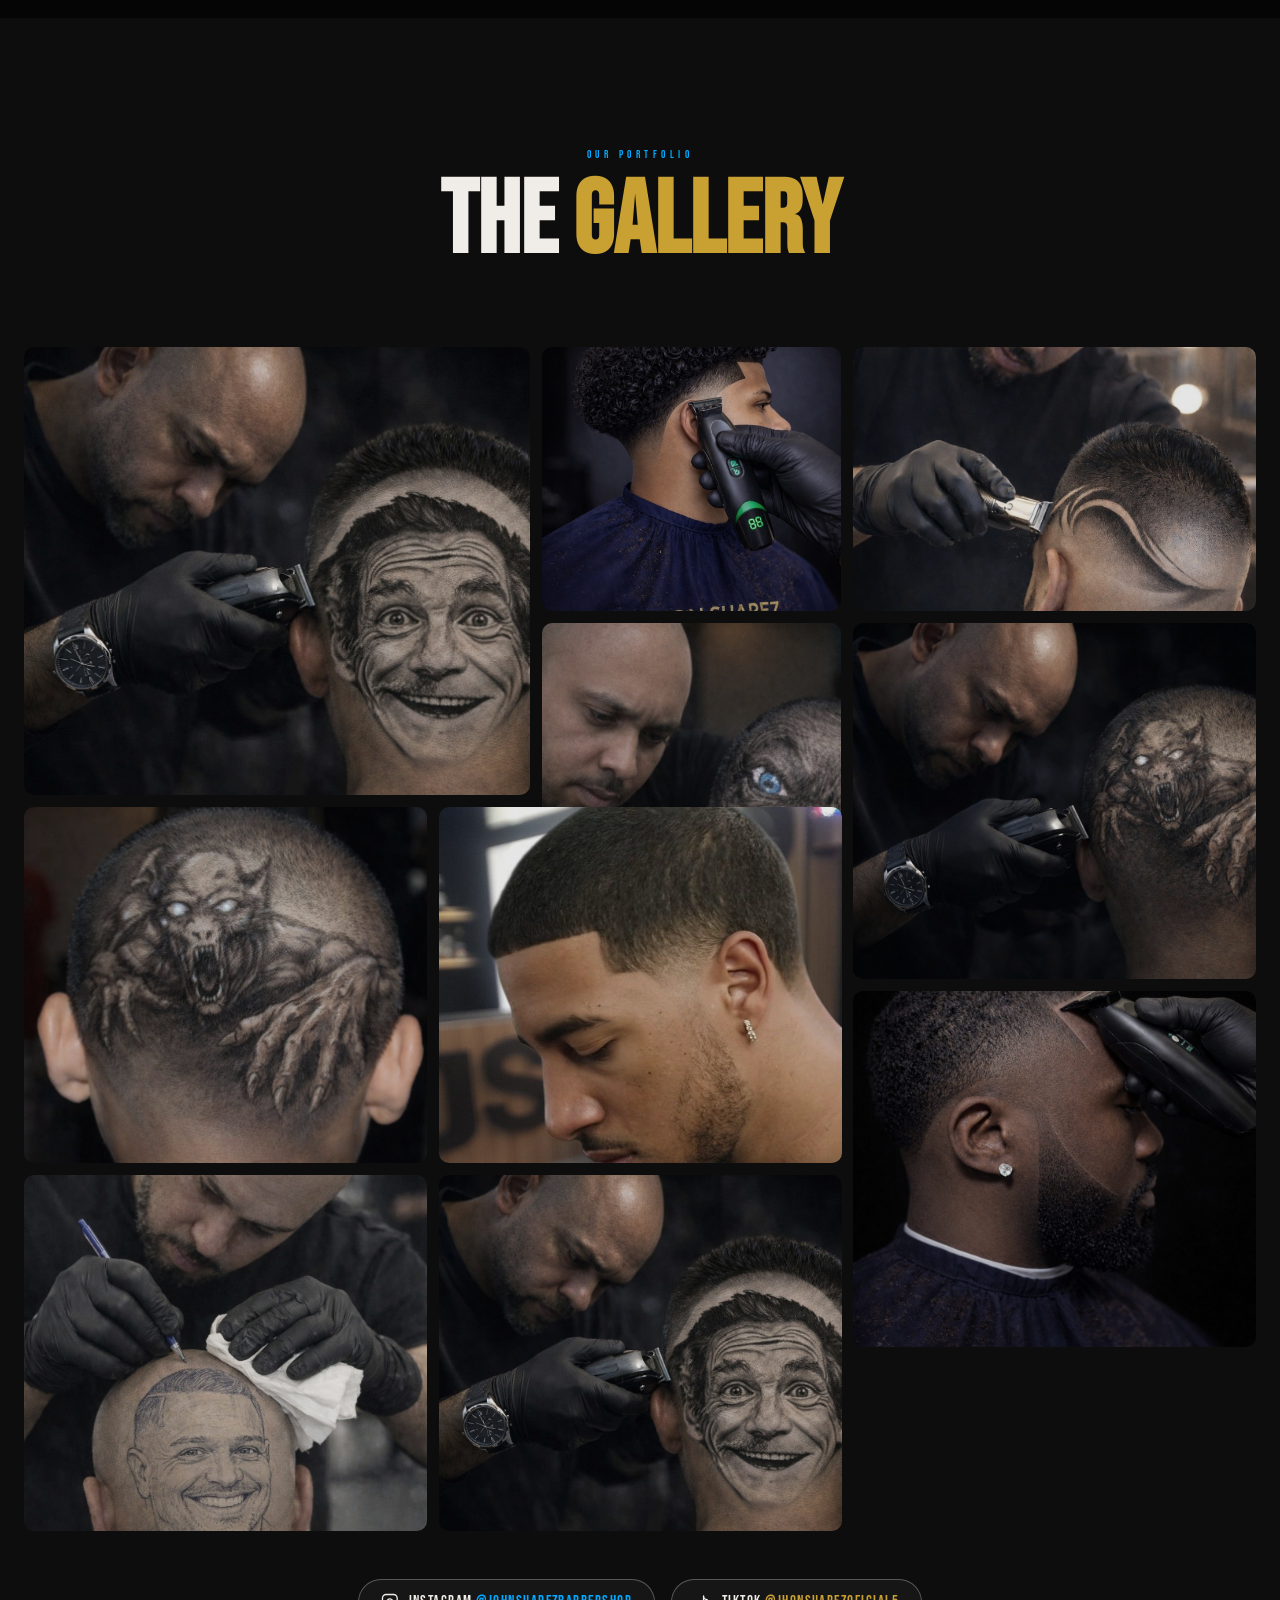
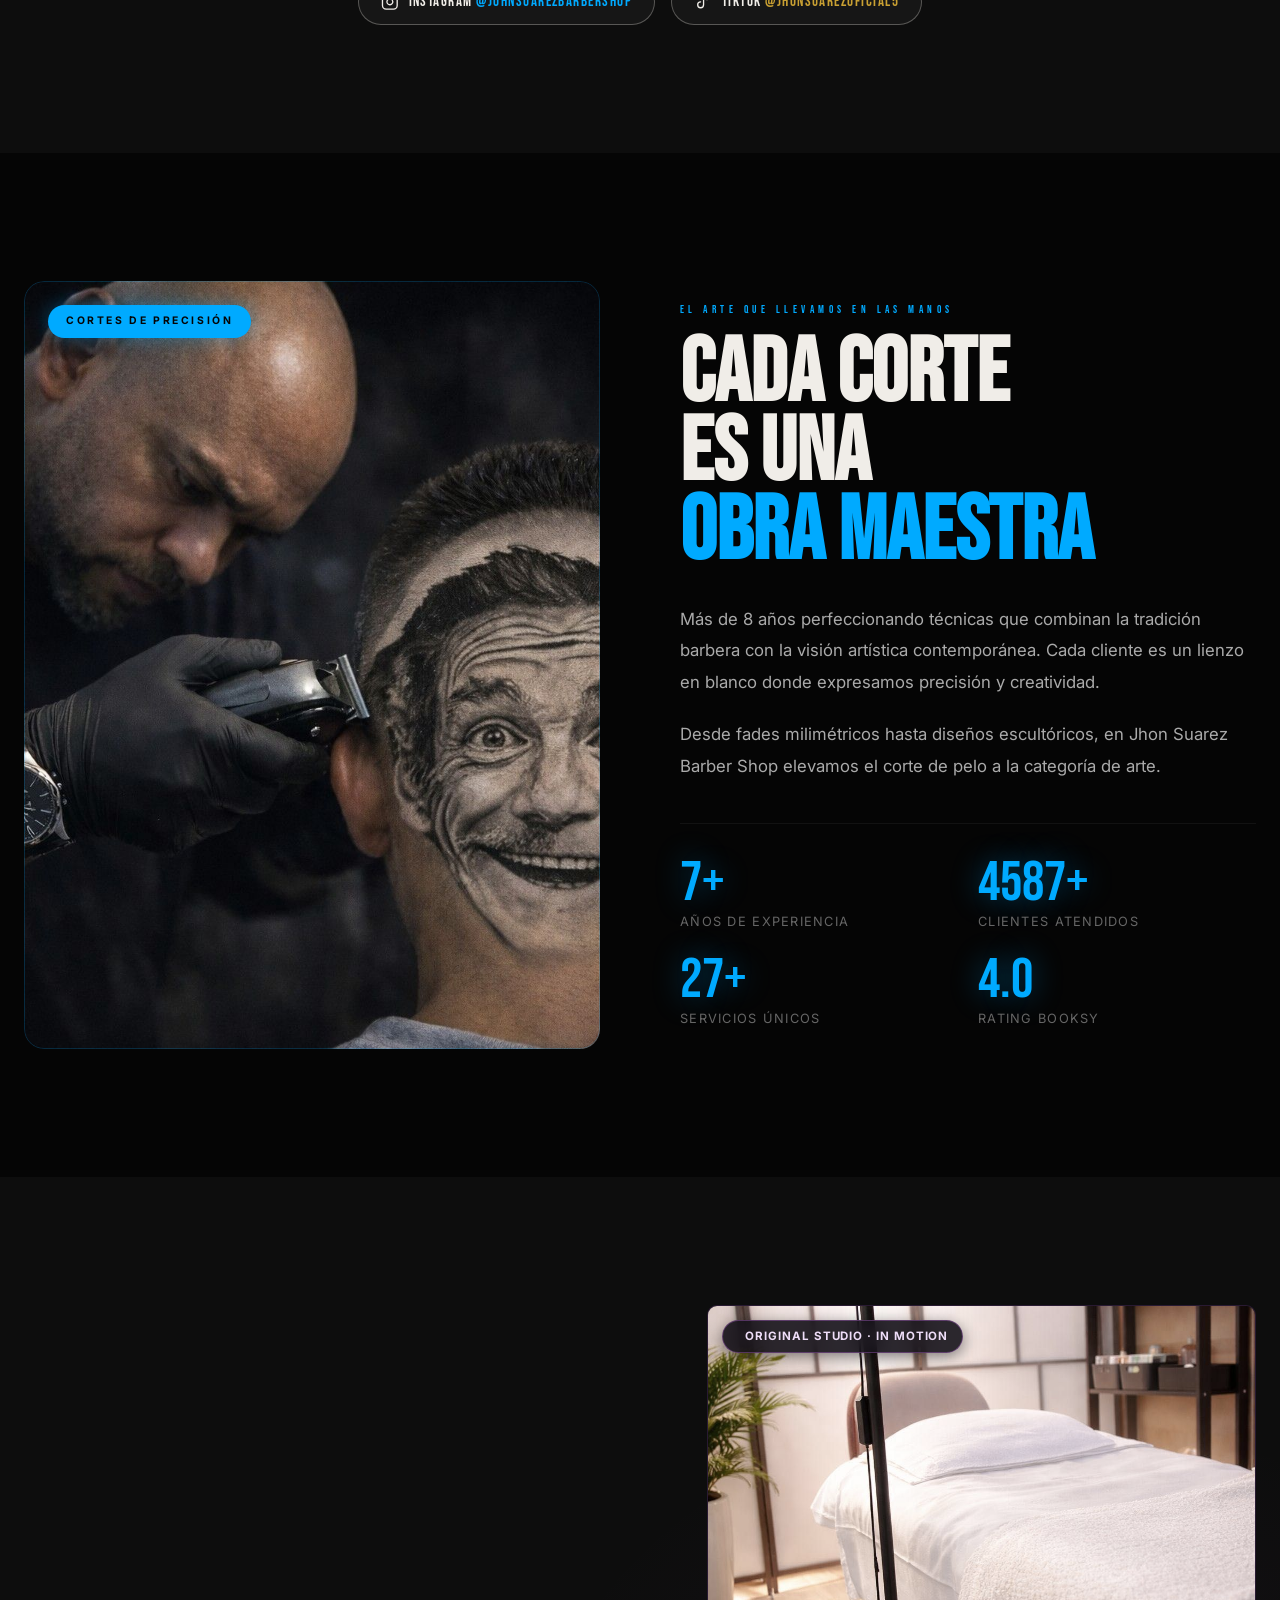
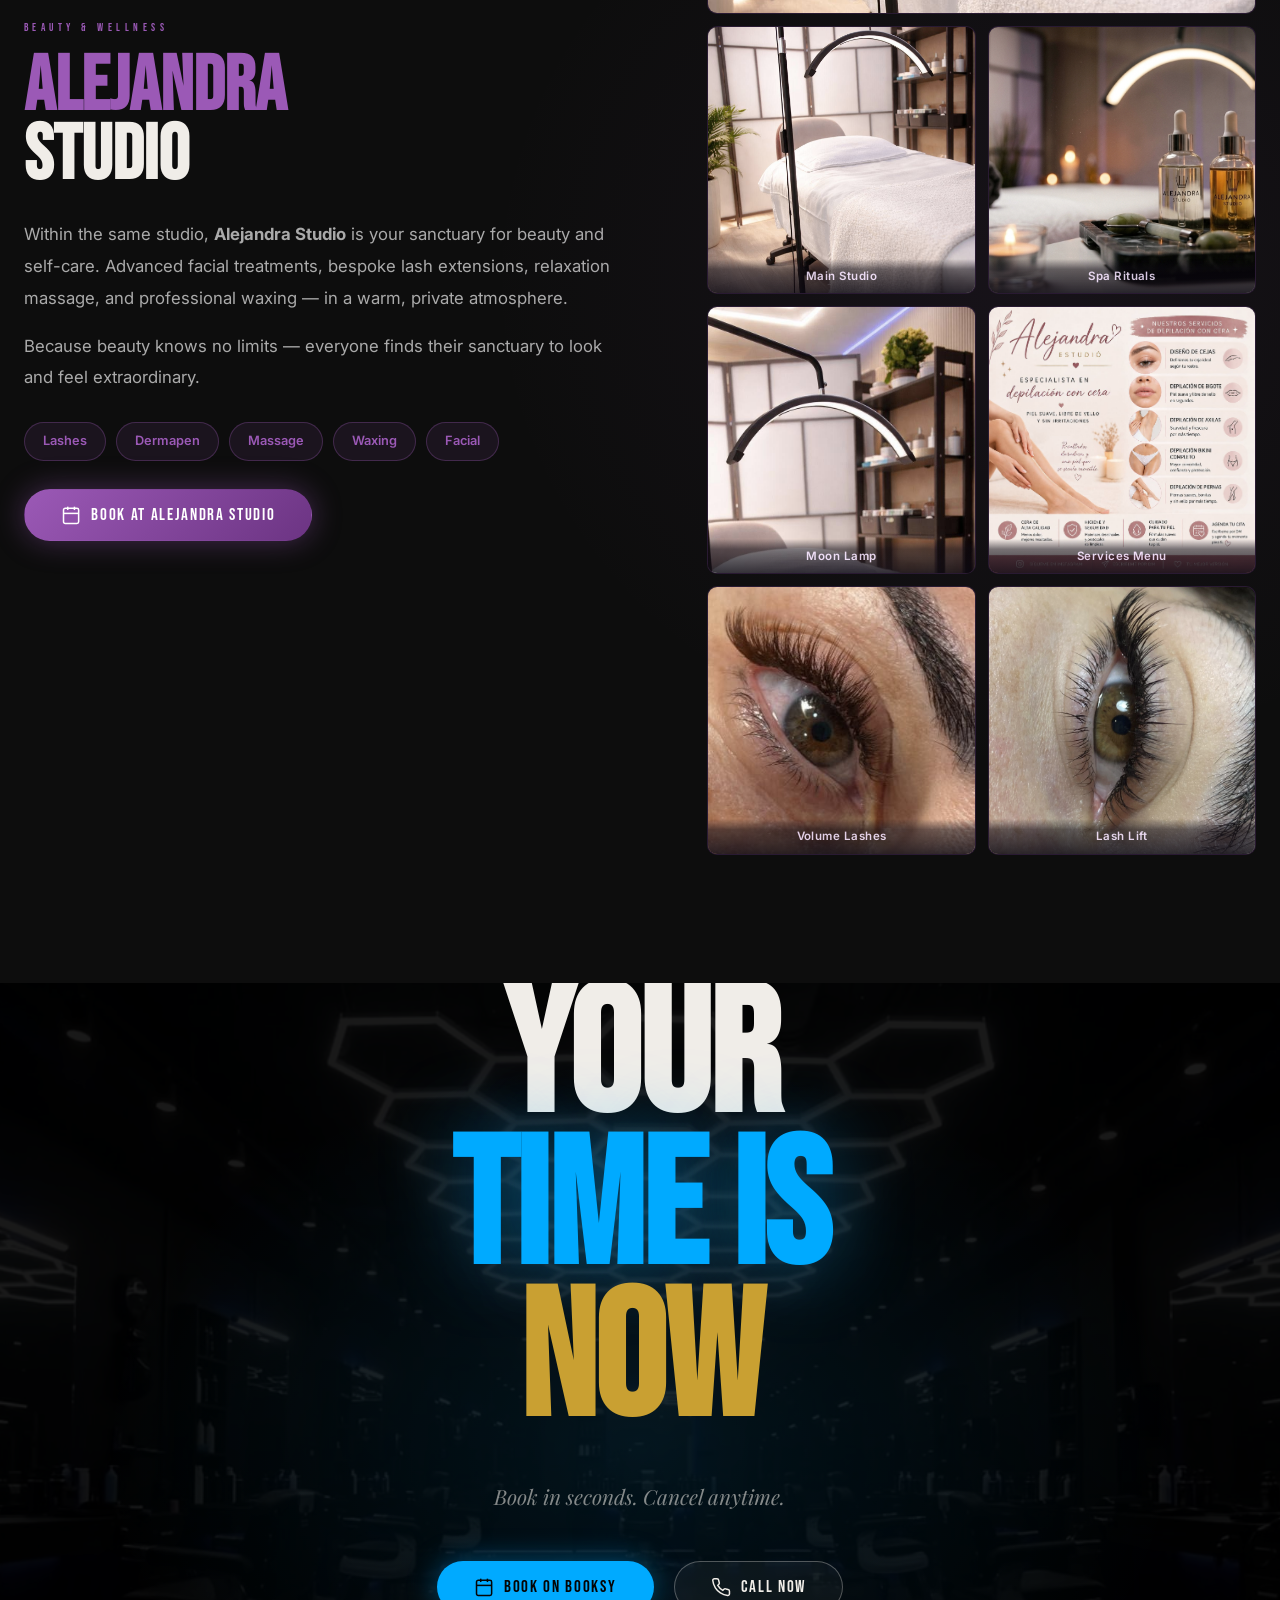
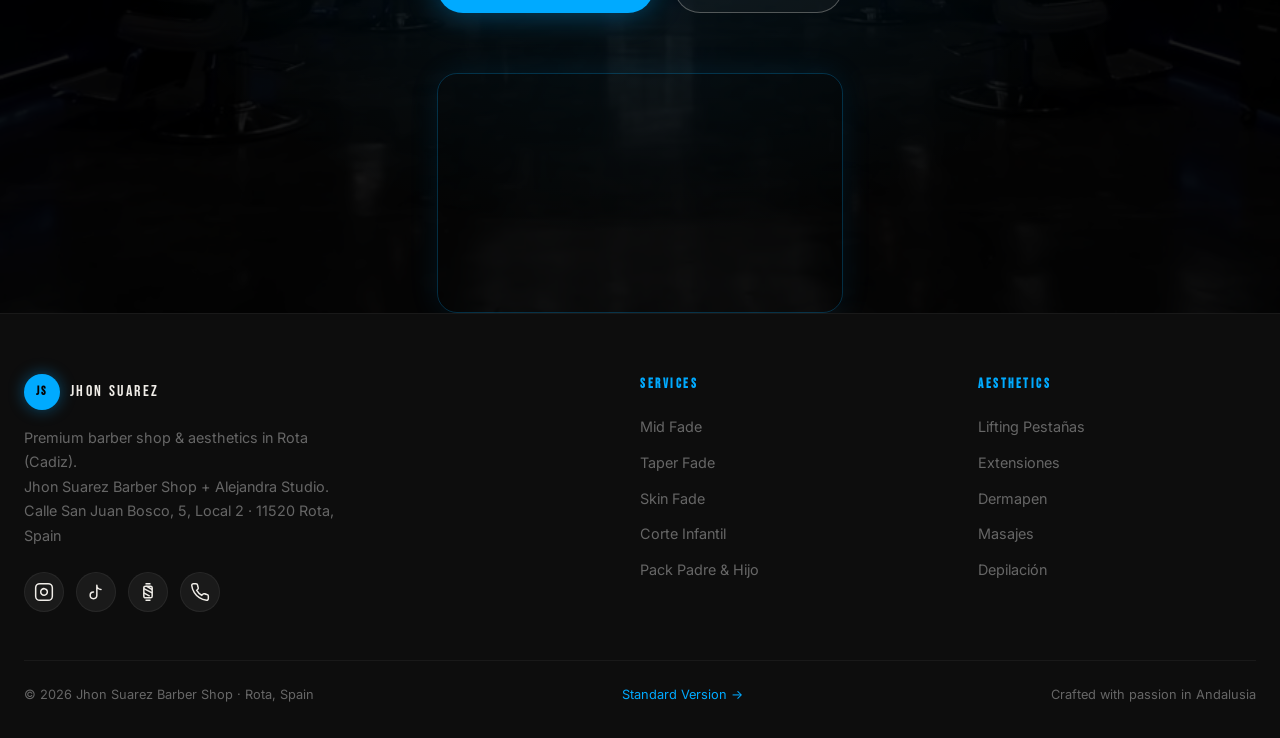
==== commit 4c0700eb: "feat: add 16:9 cinematic spa still to Alejandra Studio gallery" ====
--- a/premium.html
+++ b/premium.html
@@ -846,7 +846,7 @@
             <span class="estetica-photo-label" data-i18n="estetica_photo_room">Sala Principal</span>
           </div>
           <div class="estetica-photo" title="Rincón Spa Alejandra Studio">
-            <img src="assets/images/hud_scene5.jpg" alt="Rincón Spa Alejandra Studio" loading="lazy" width="300" height="300">
+            <img src="assets/images/estetica-cine-productos.jpg" alt="Rincón Spa Alejandra Studio" loading="lazy" width="300" height="300">
             <span class="estetica-photo-label" data-i18n="estetica_photo_spa">Rincón Spa</span>
           </div>
           <div class="estetica-photo" title="Lámpara Moon & Cabina">
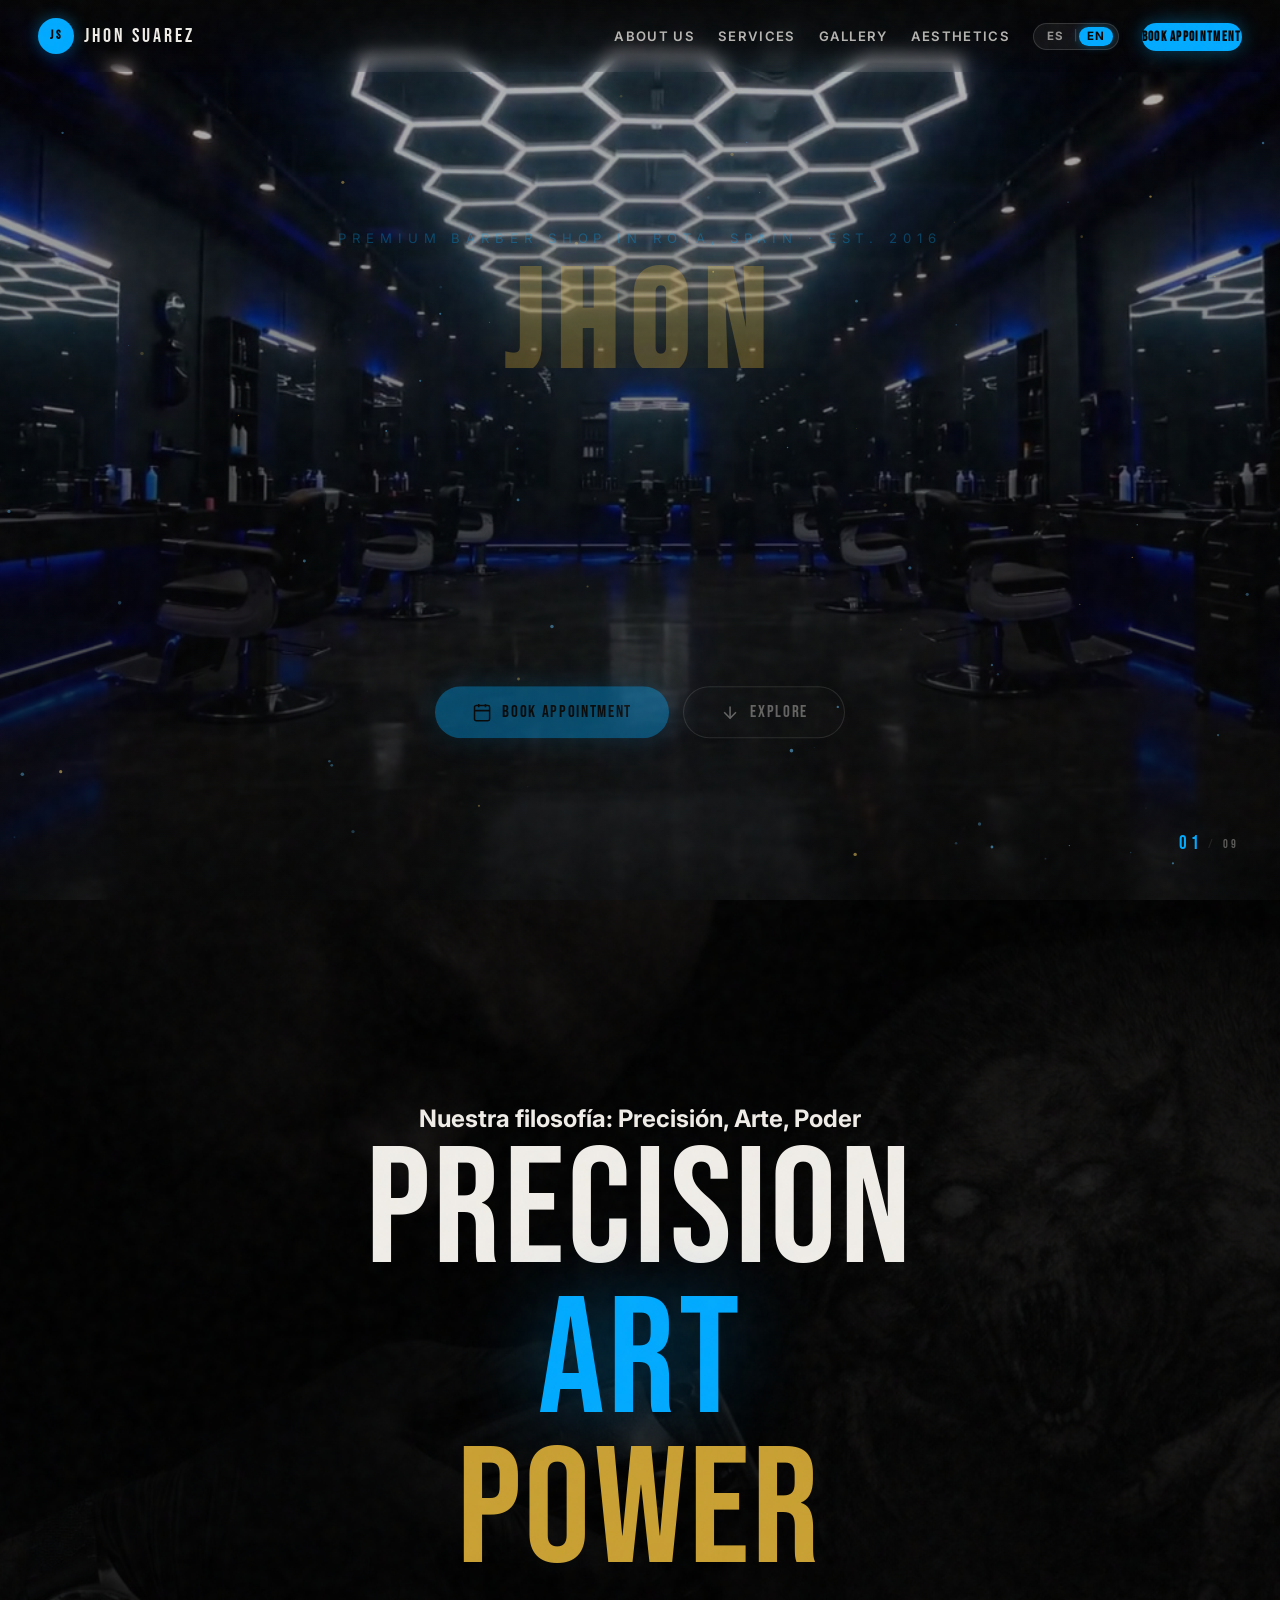
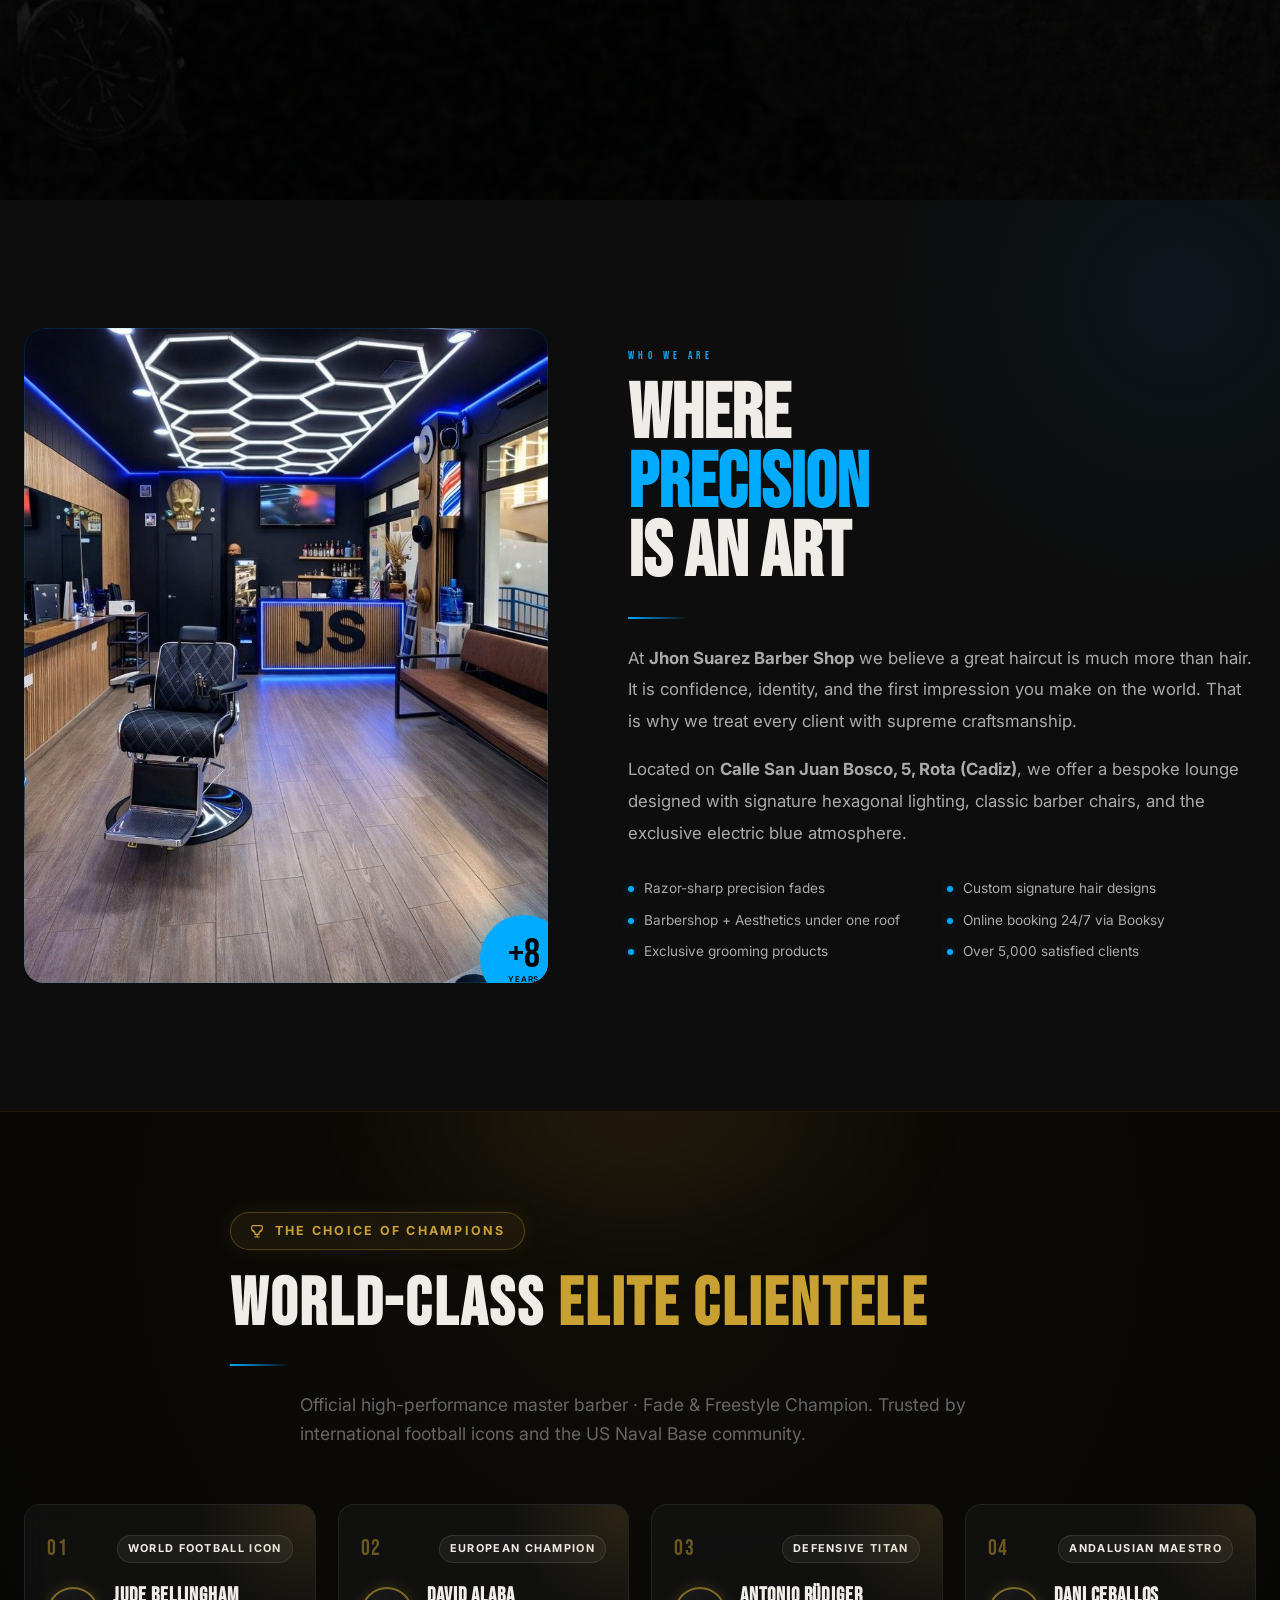
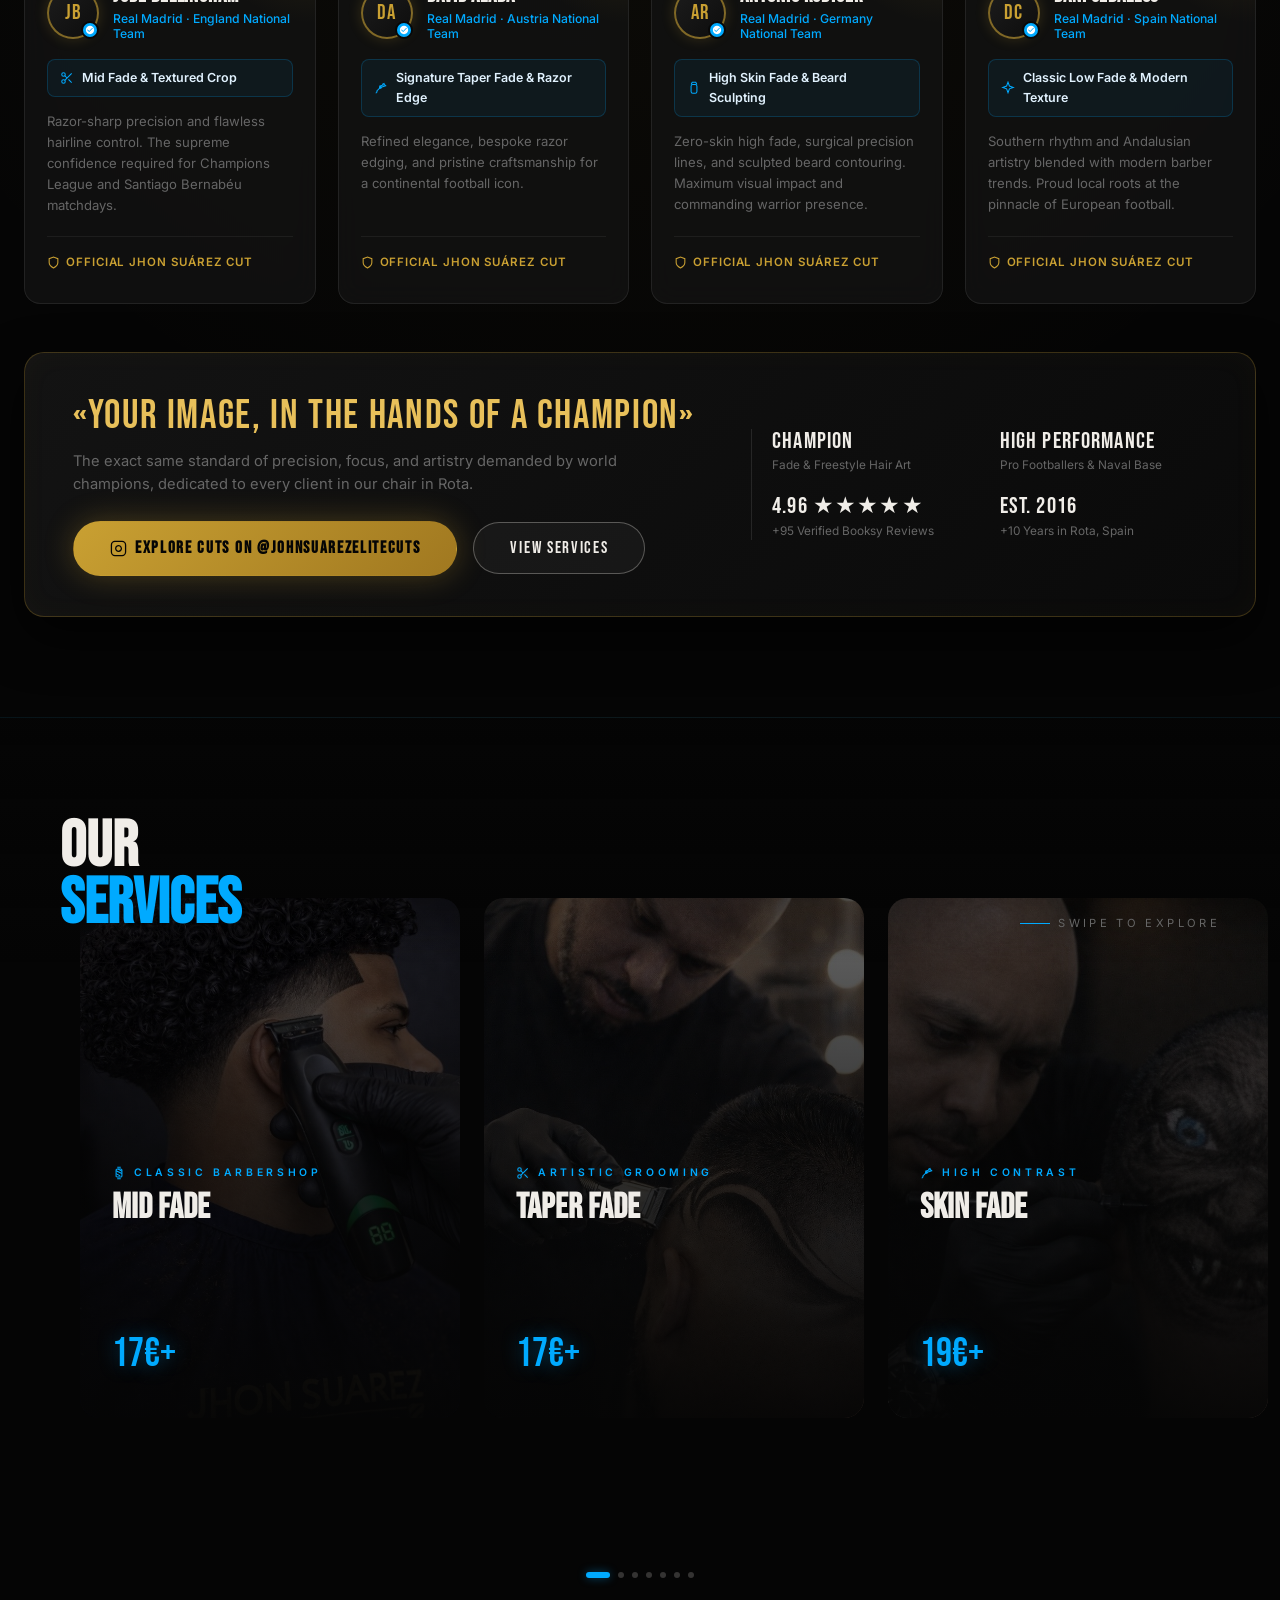
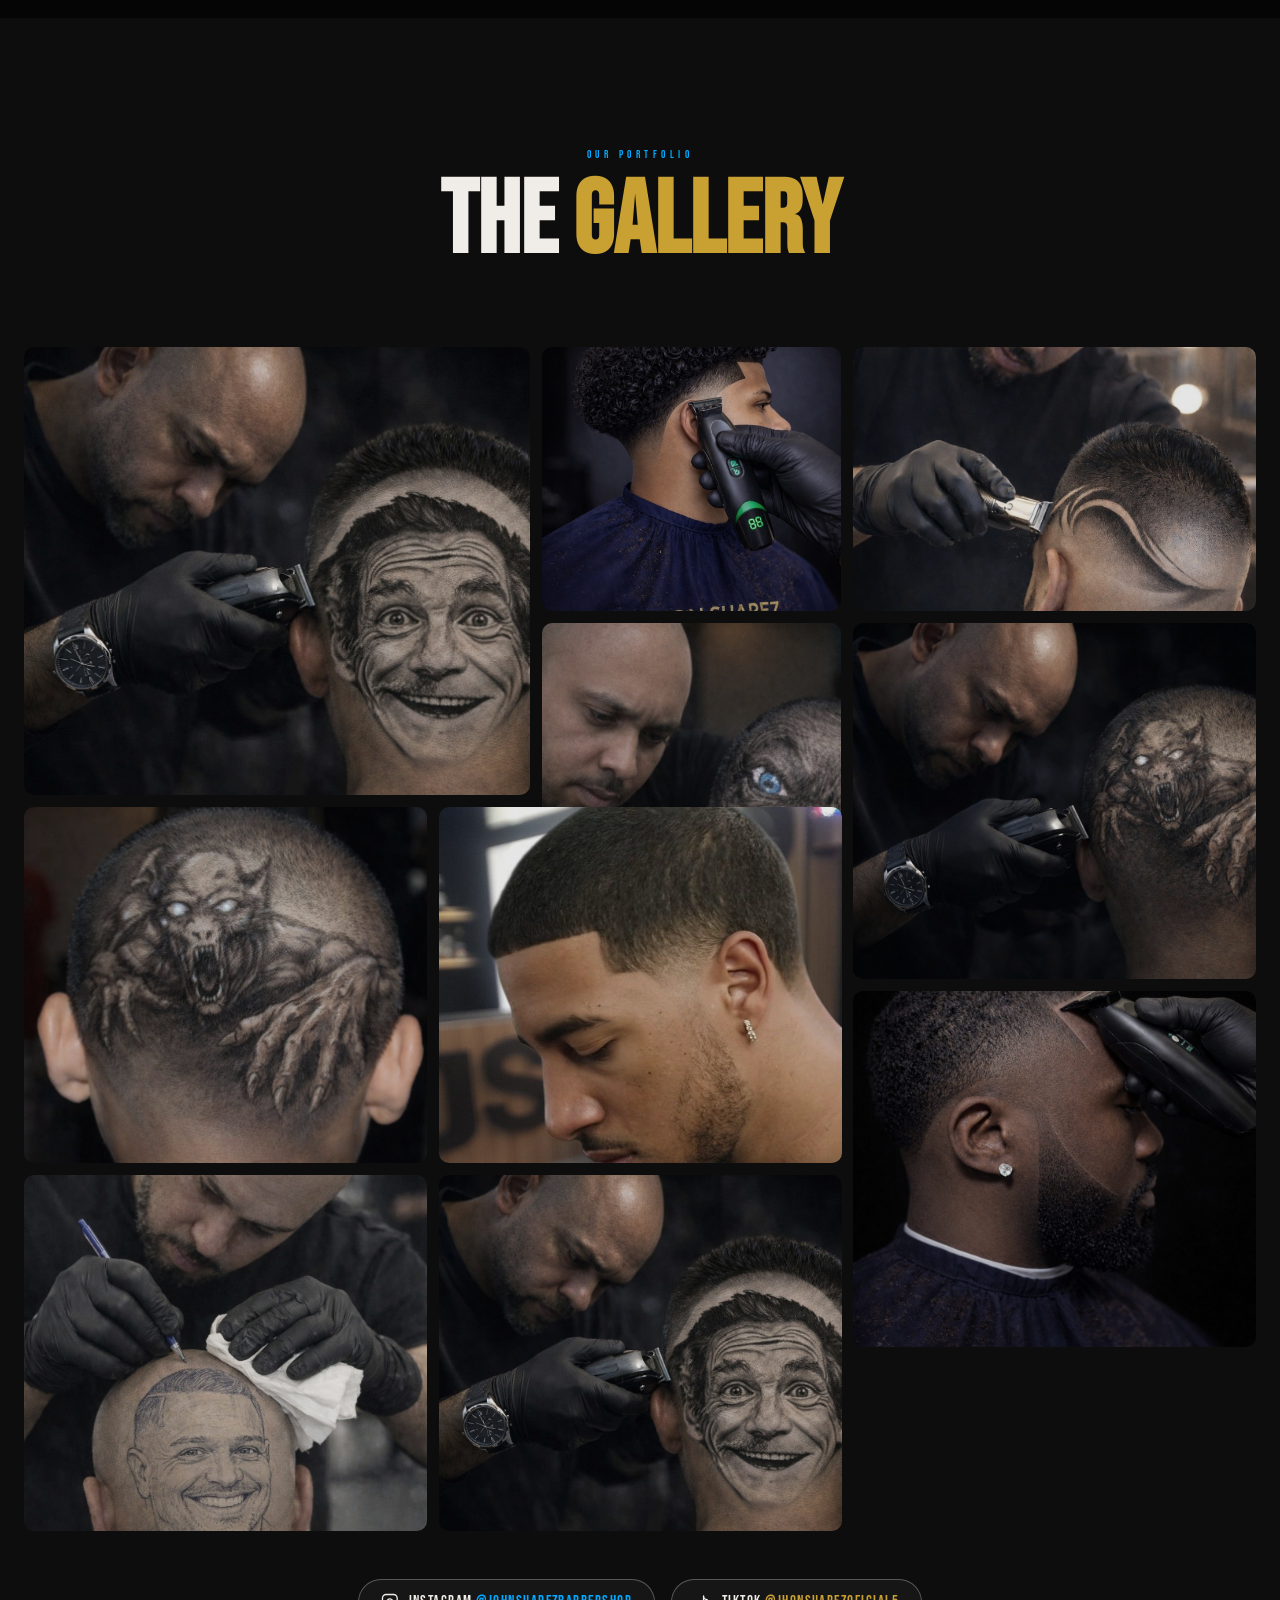
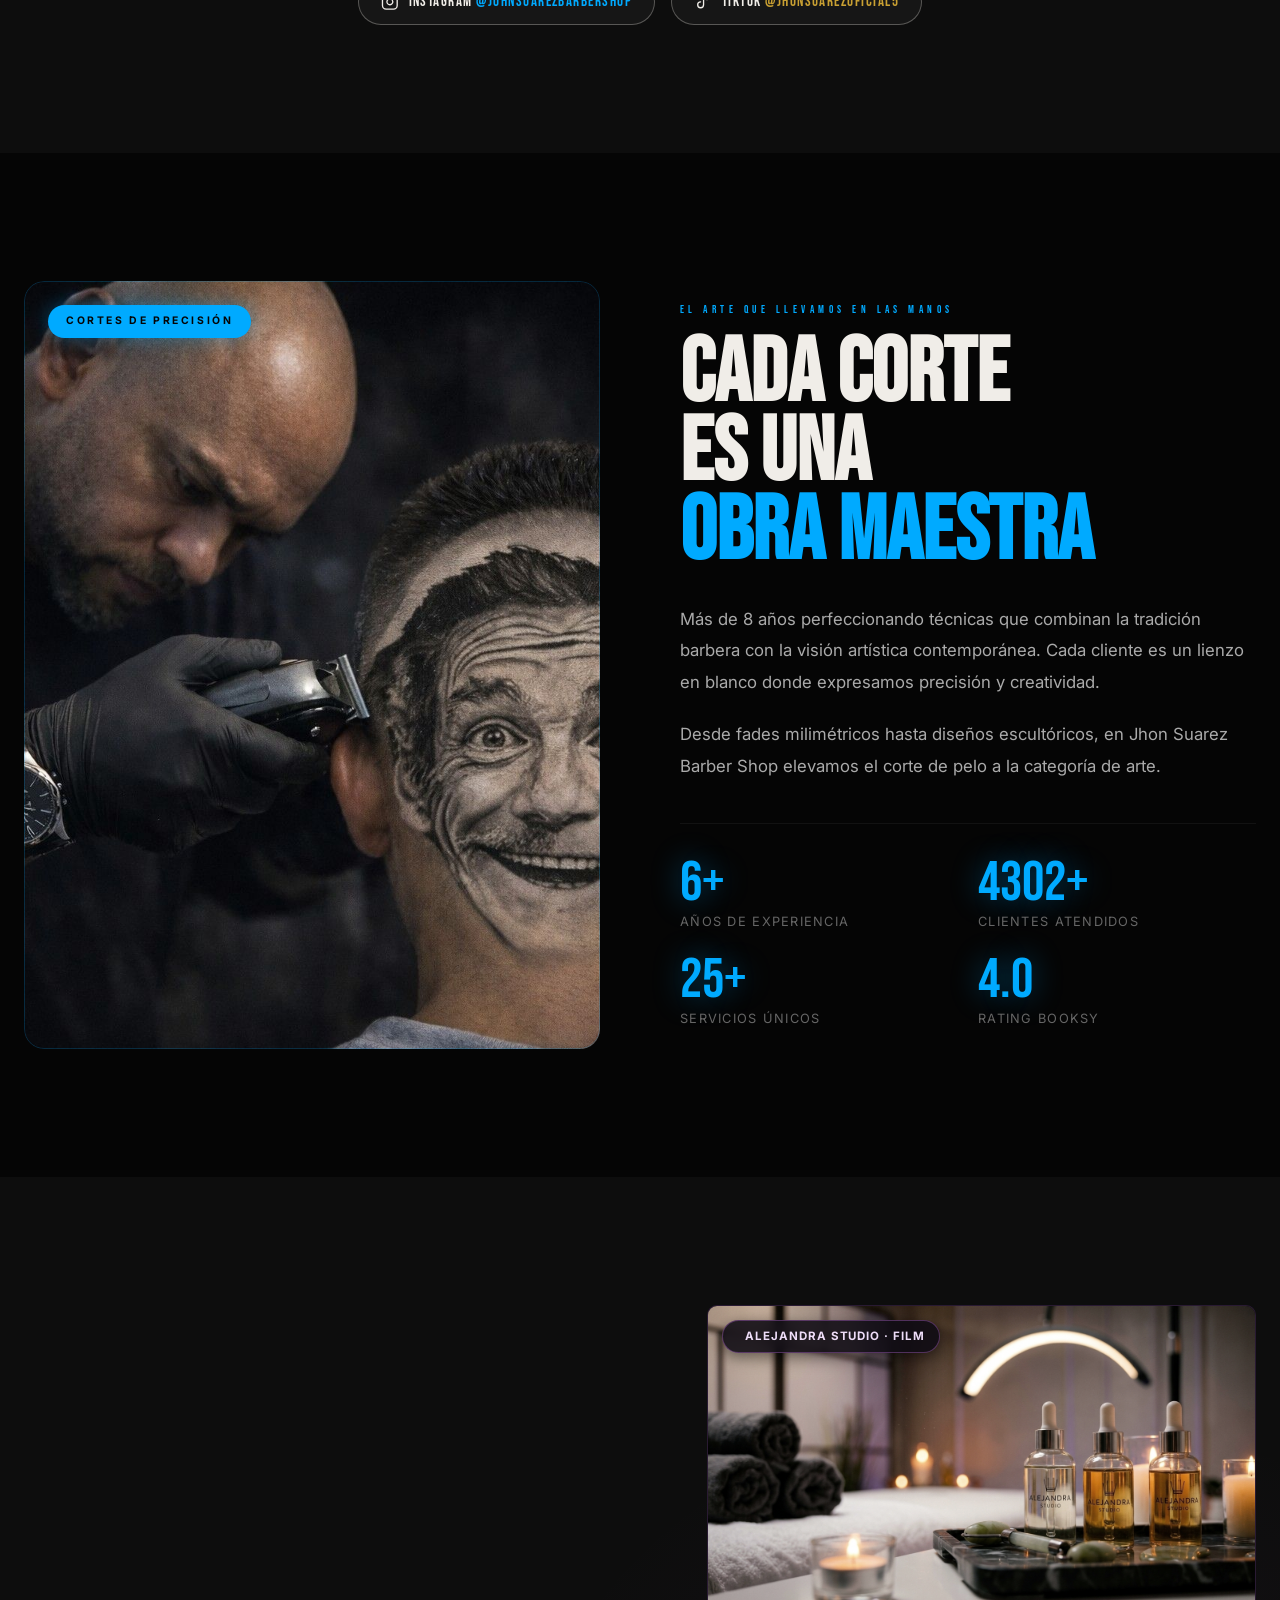
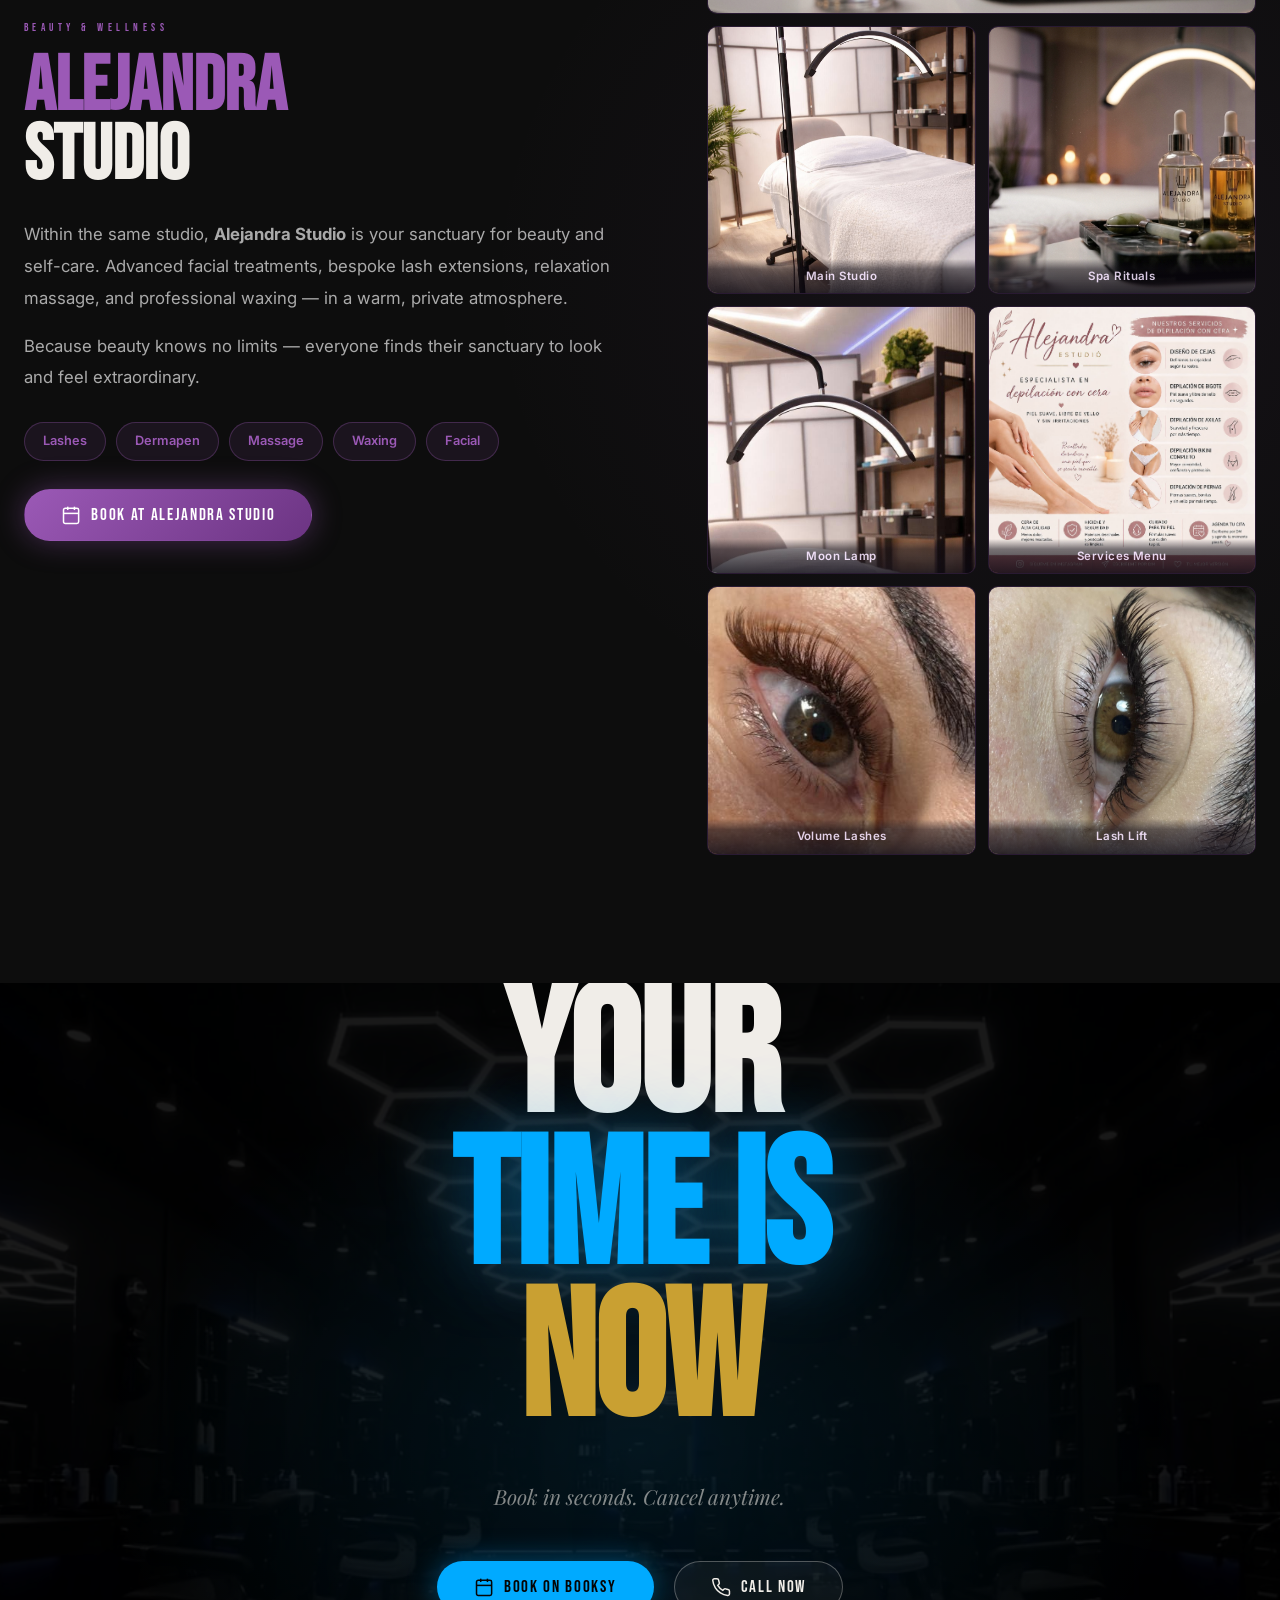
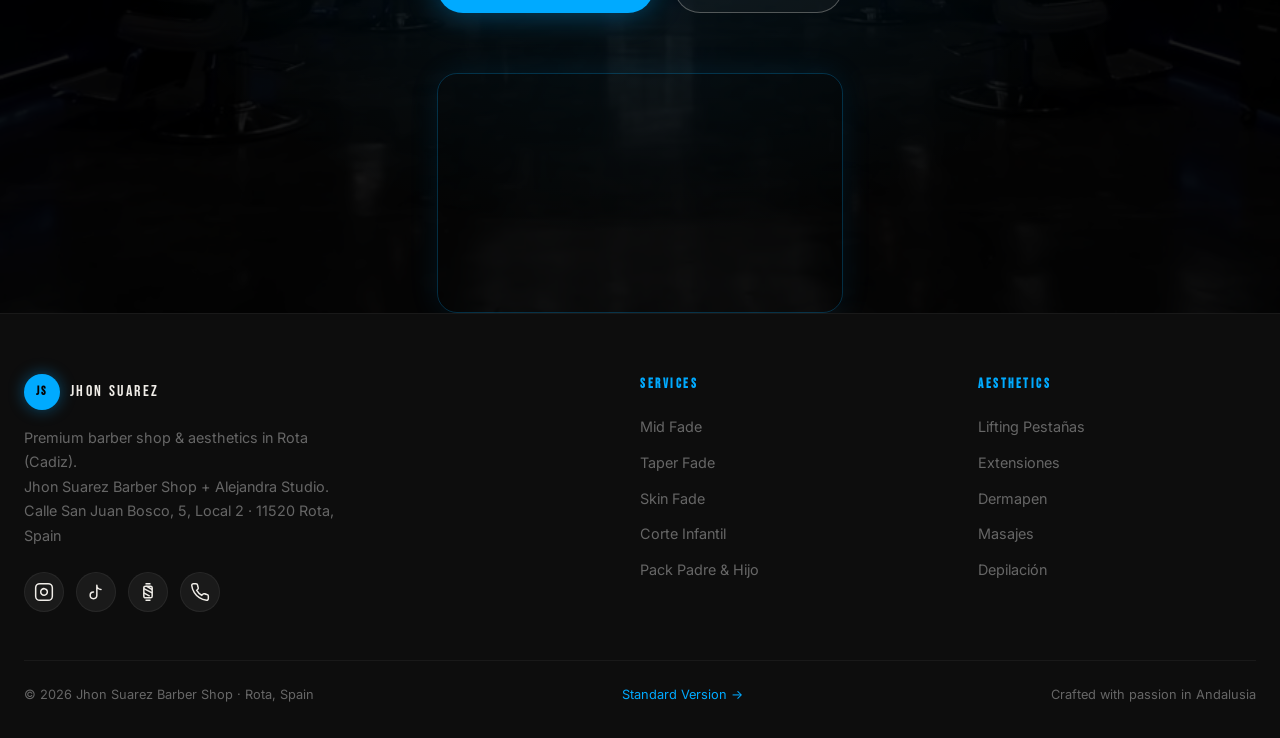
==== commit 88f6530d: "fix: adjust Alejandra Studio video aspect ratio to 16/9, cap height, and eliminate overlapping badge" ====
--- a/premium.html
+++ b/premium.html
@@ -832,13 +832,13 @@
       <div>
         <div class="estetica-gallery-grid">
           <div class="estetica-photo">
-            <video class="estetica-video" autoplay muted loop playsinline poster="assets/images/estetica.jpg">
+            <video class="estetica-video" autoplay muted loop playsinline poster="assets/images/estetica-cine-productos.jpg">
               <source src="assets/videos/estetica-studio.mp4" type="video/mp4">
               <source src="assets/videos/clips/clip5_studio.mp4" type="video/mp4">
             </video>
             <div class="estetica-cinema-badge">
               <span class="estetica-live-dot"></span>
-              <span data-i18n="estetica_badge_video">SALA ORIGINAL · EN VIVO</span>
+              <span data-i18n="estetica_badge_video">ALEJANDRA STUDIO · FILM</span>
             </div>
           </div>
           <div class="estetica-photo" title="Sala Principal Alejandra Studio">
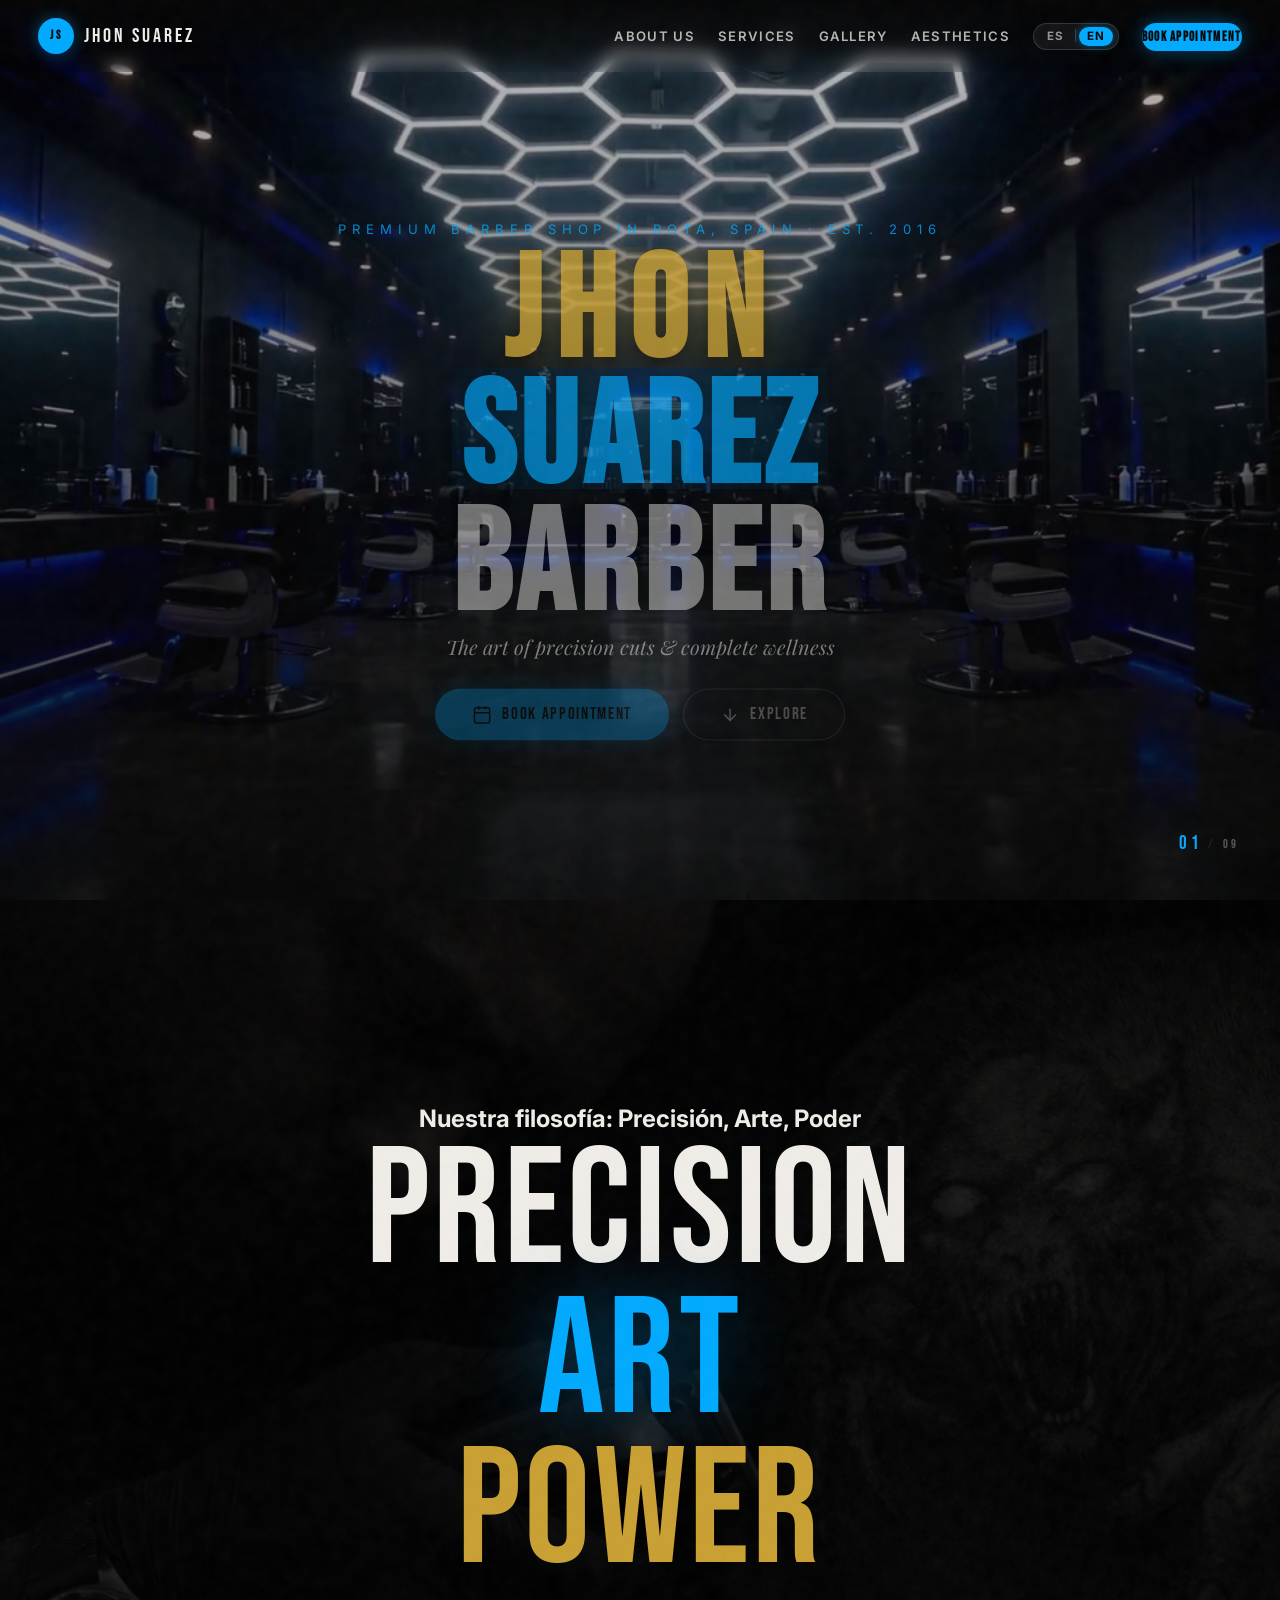
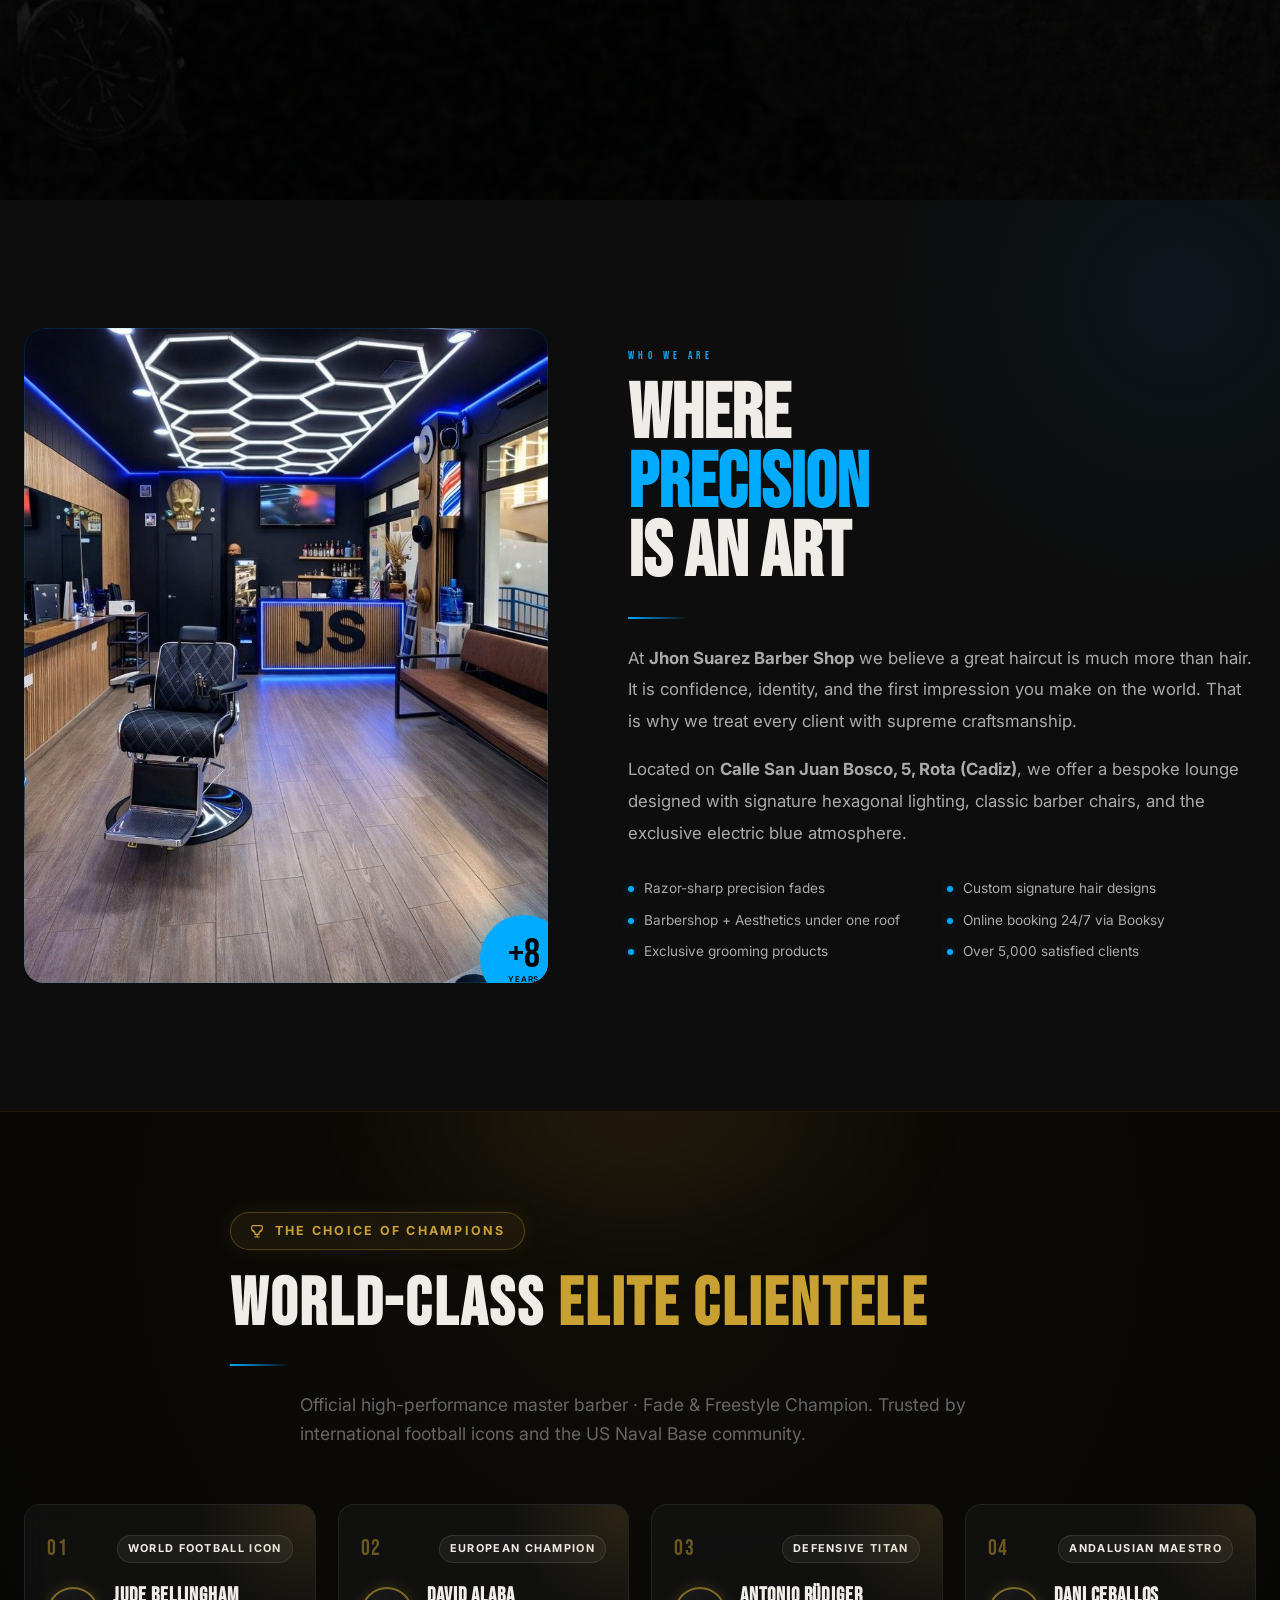
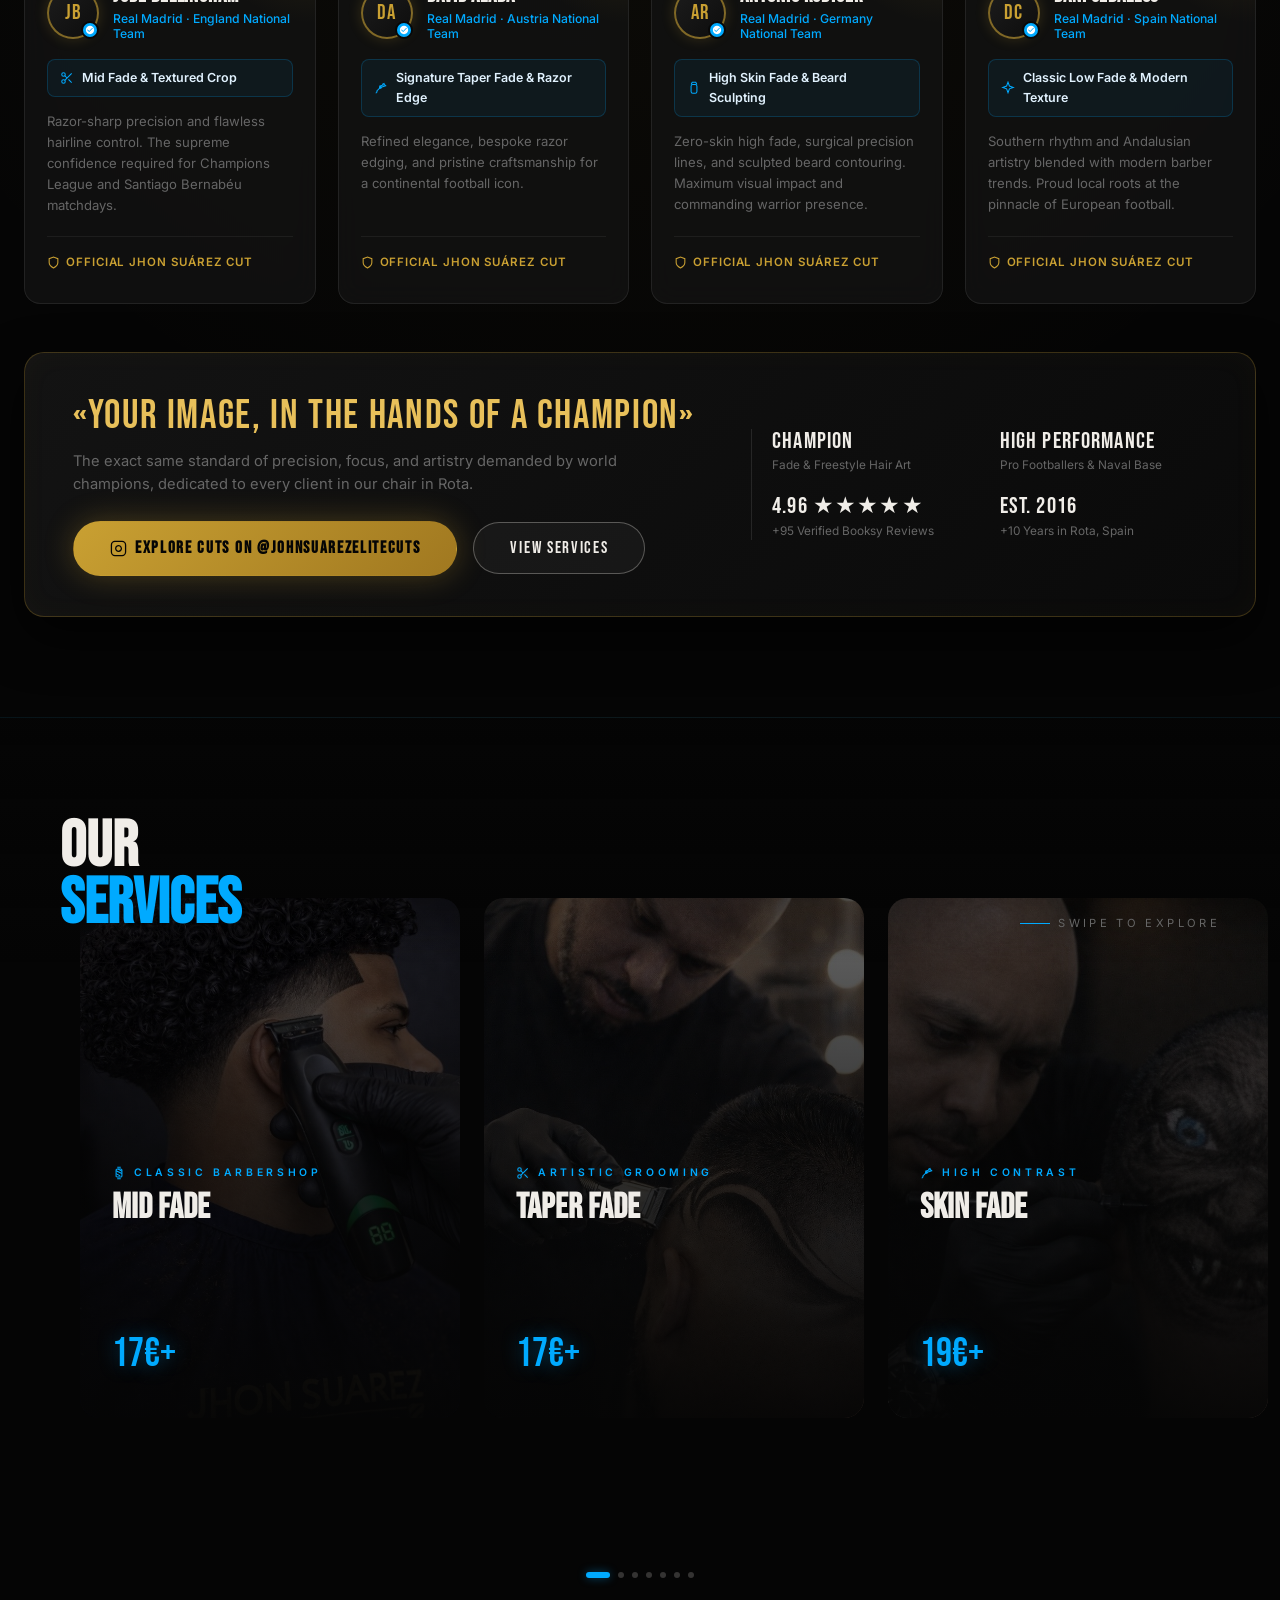
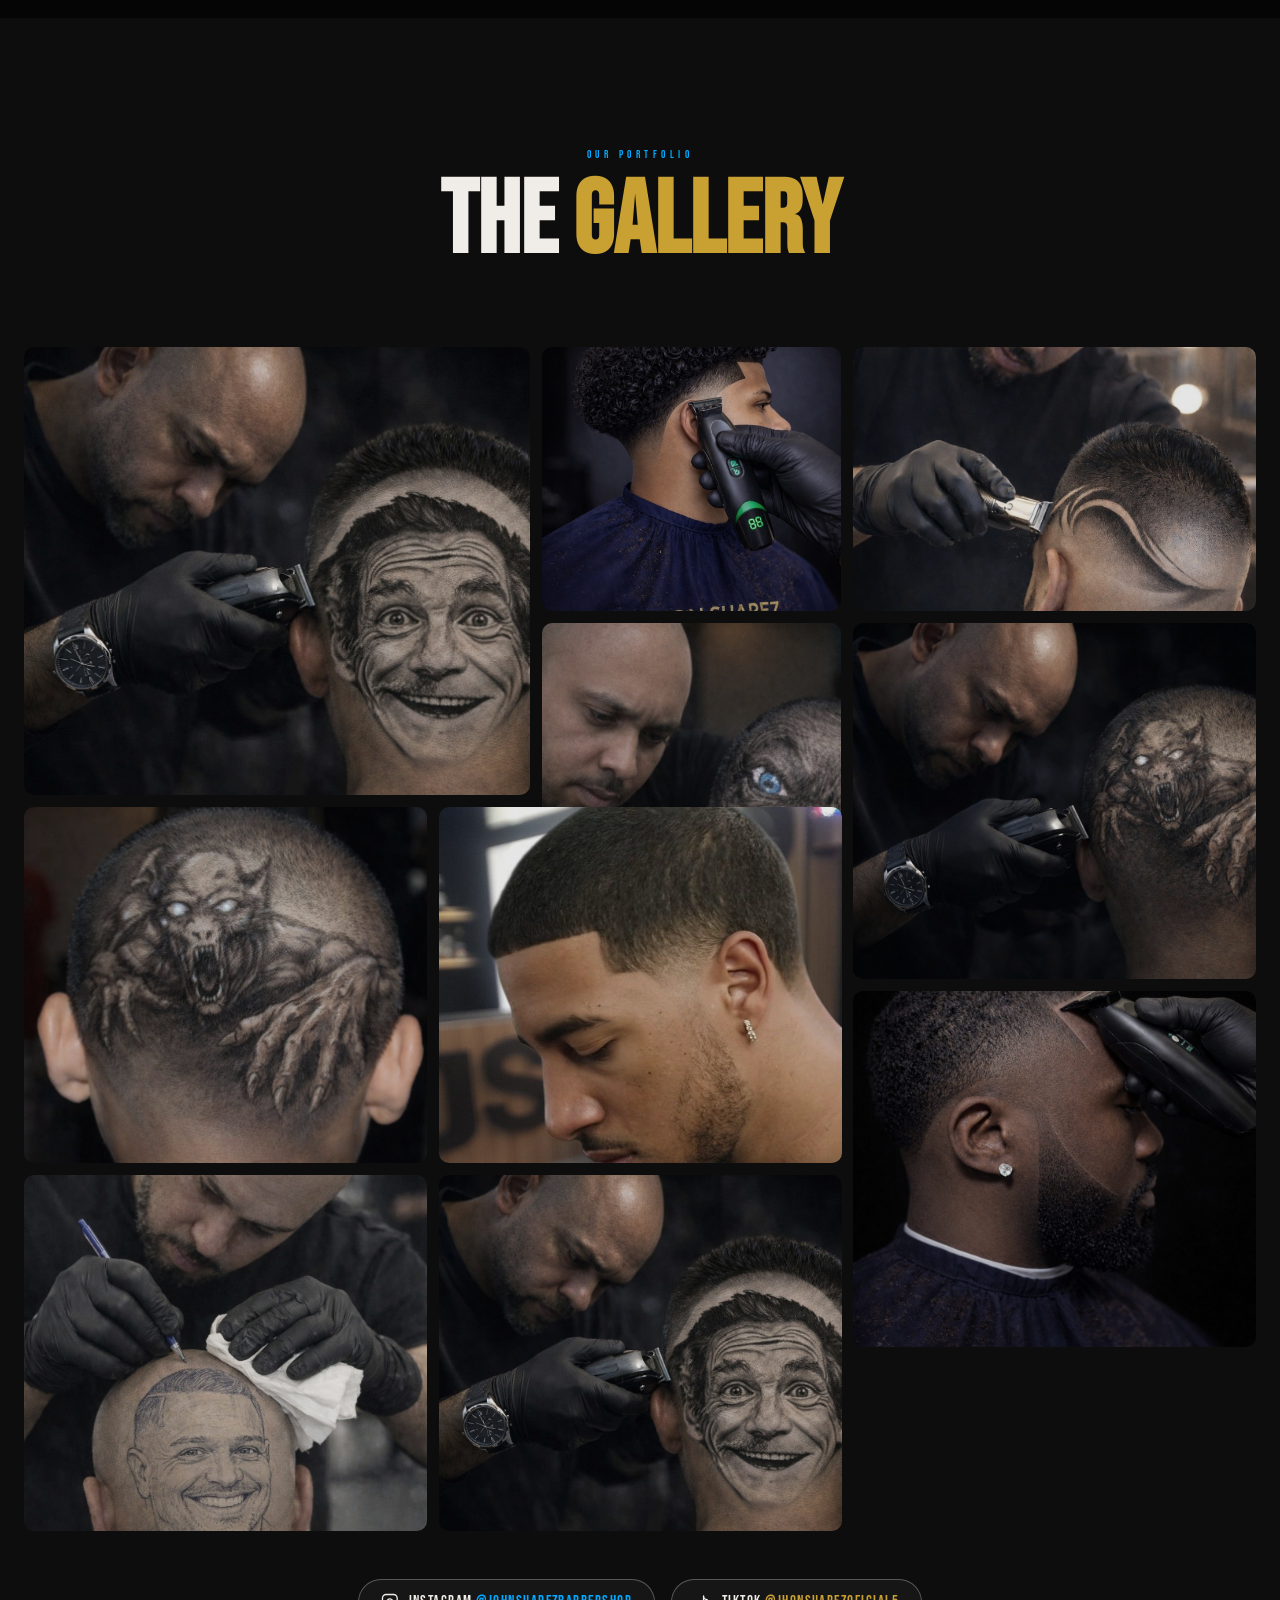
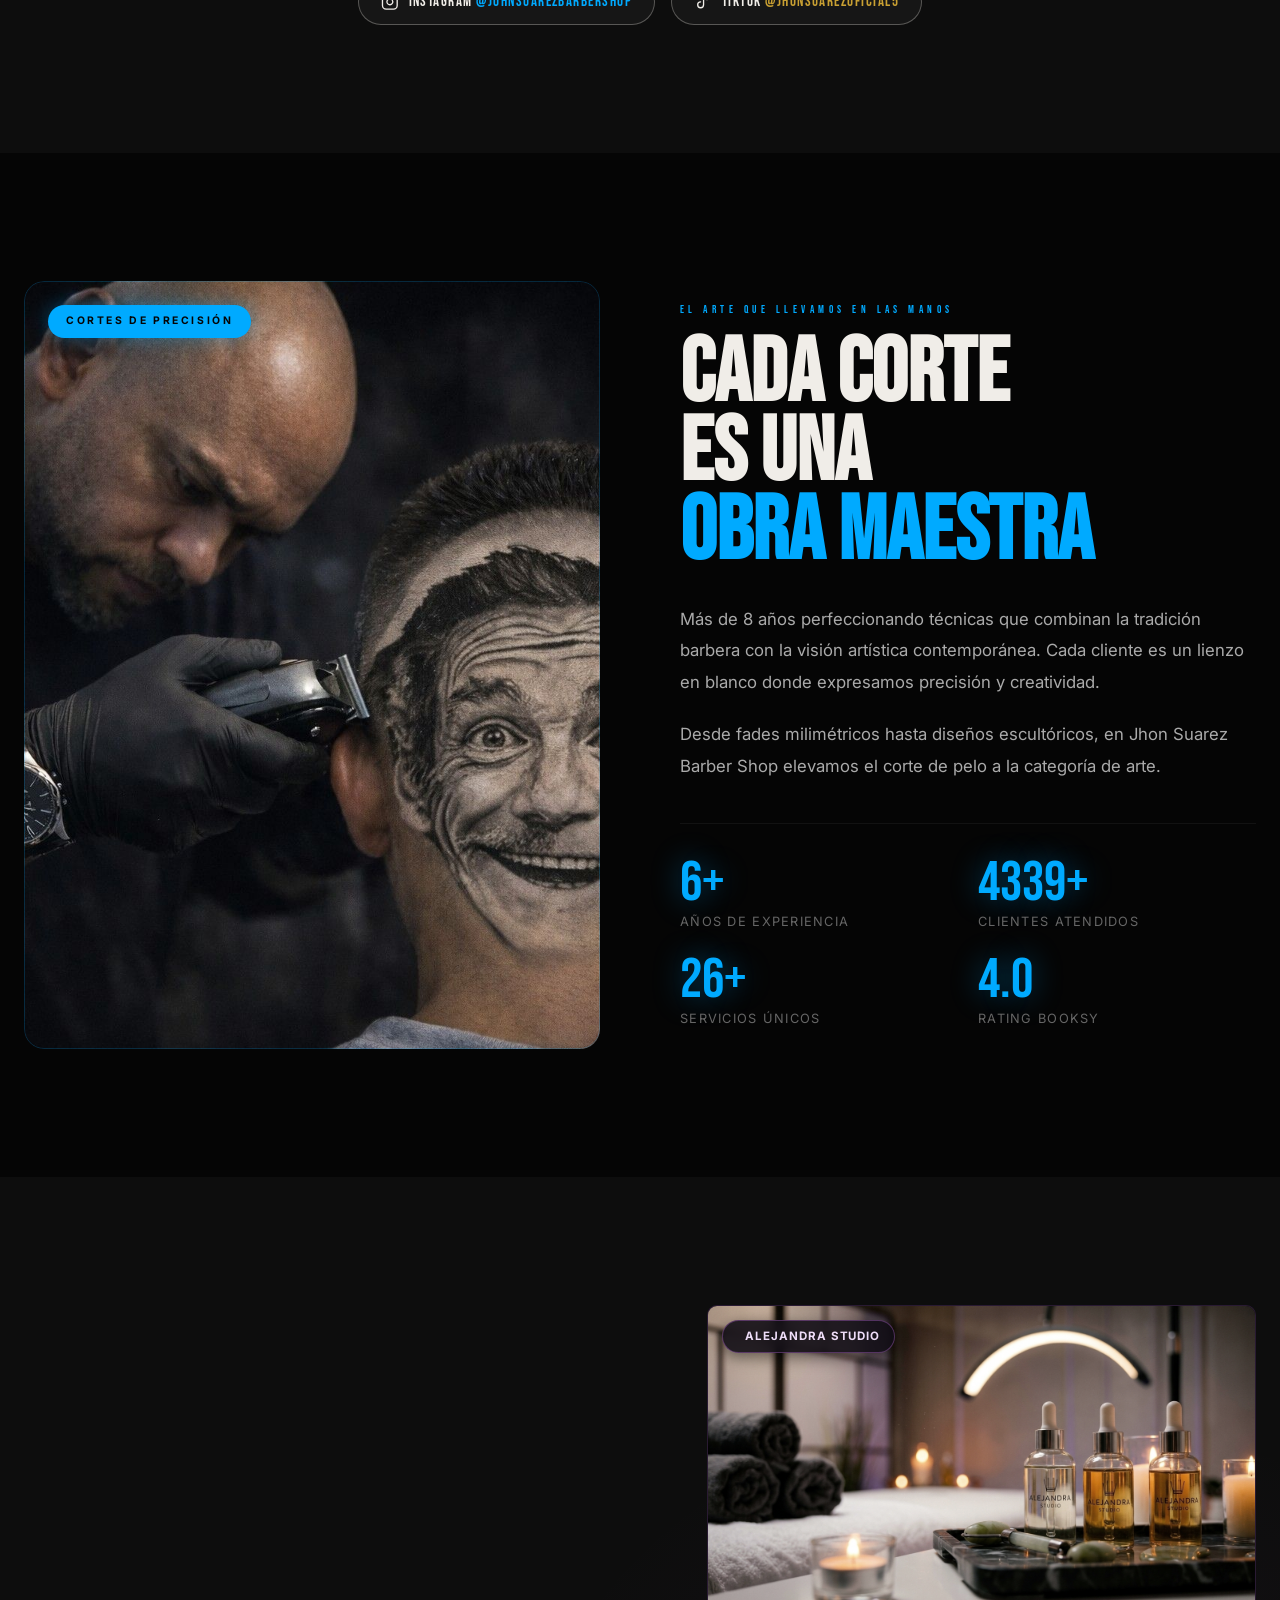
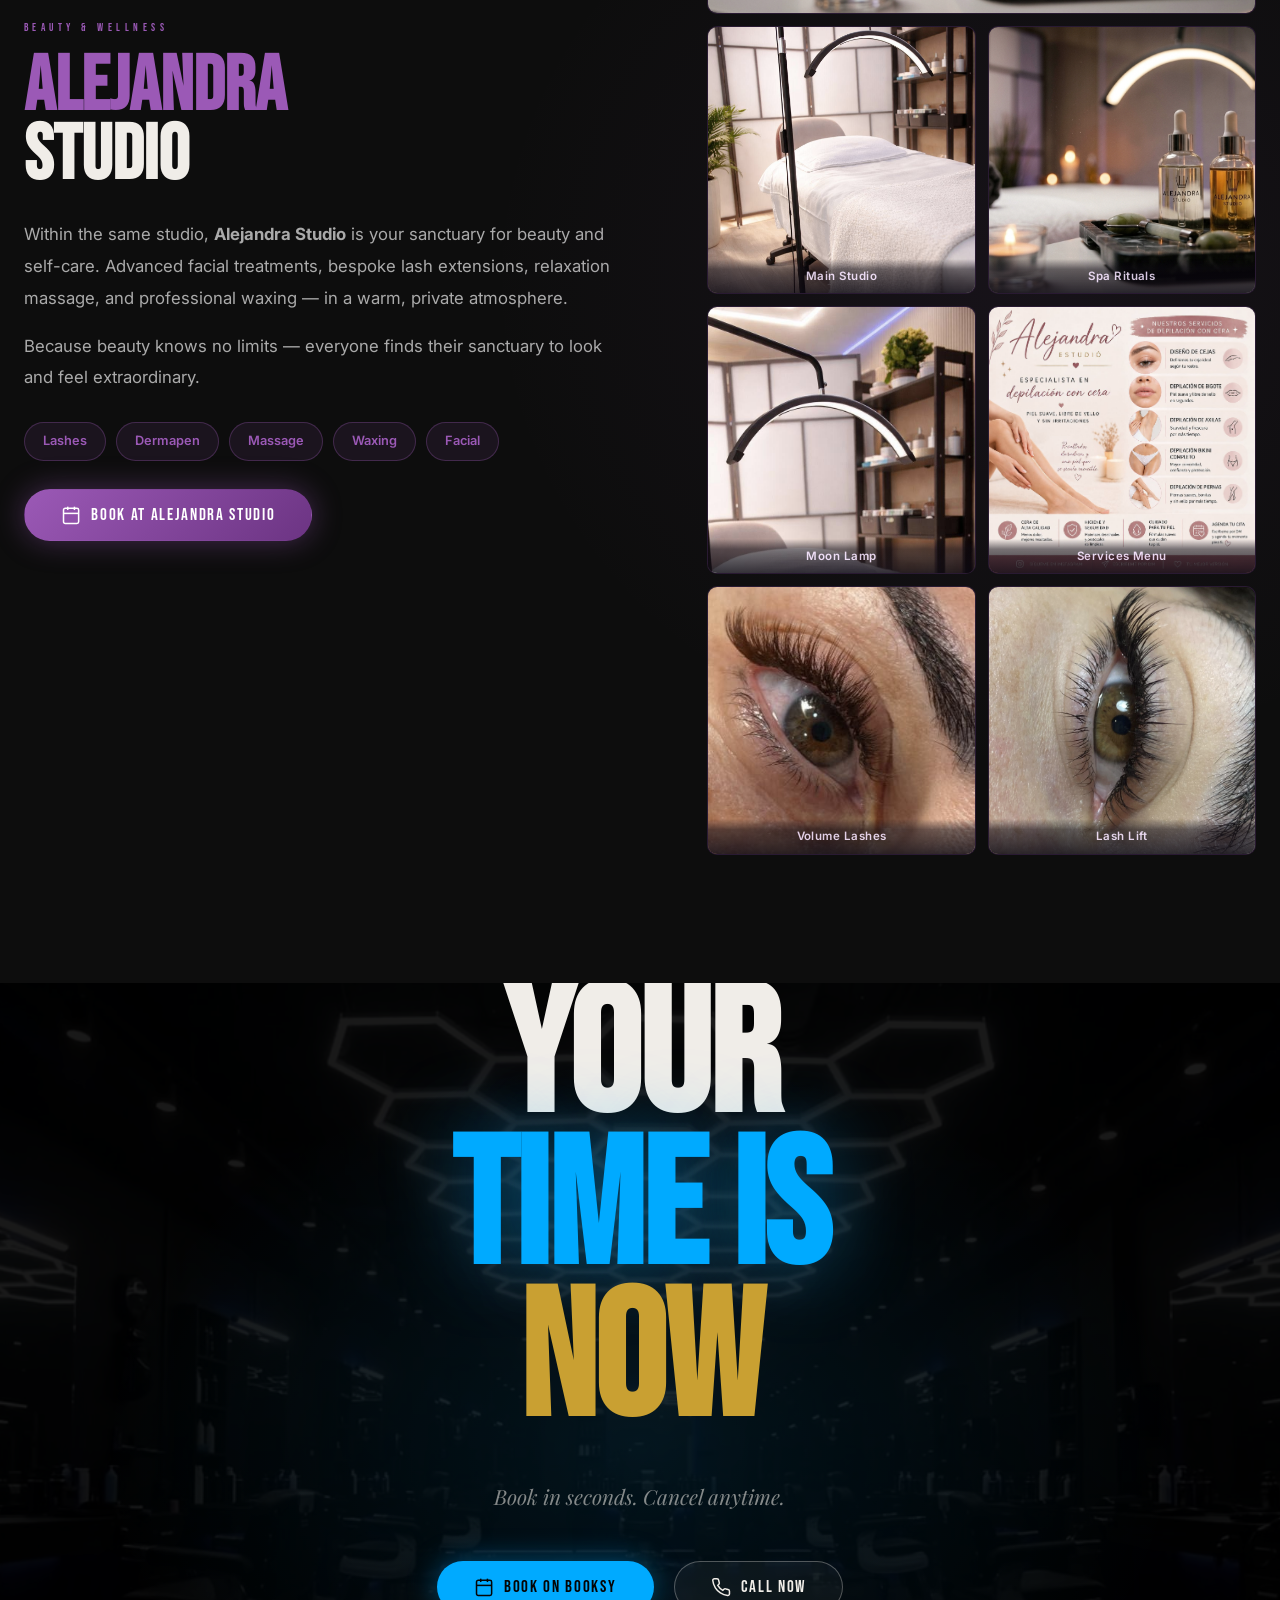
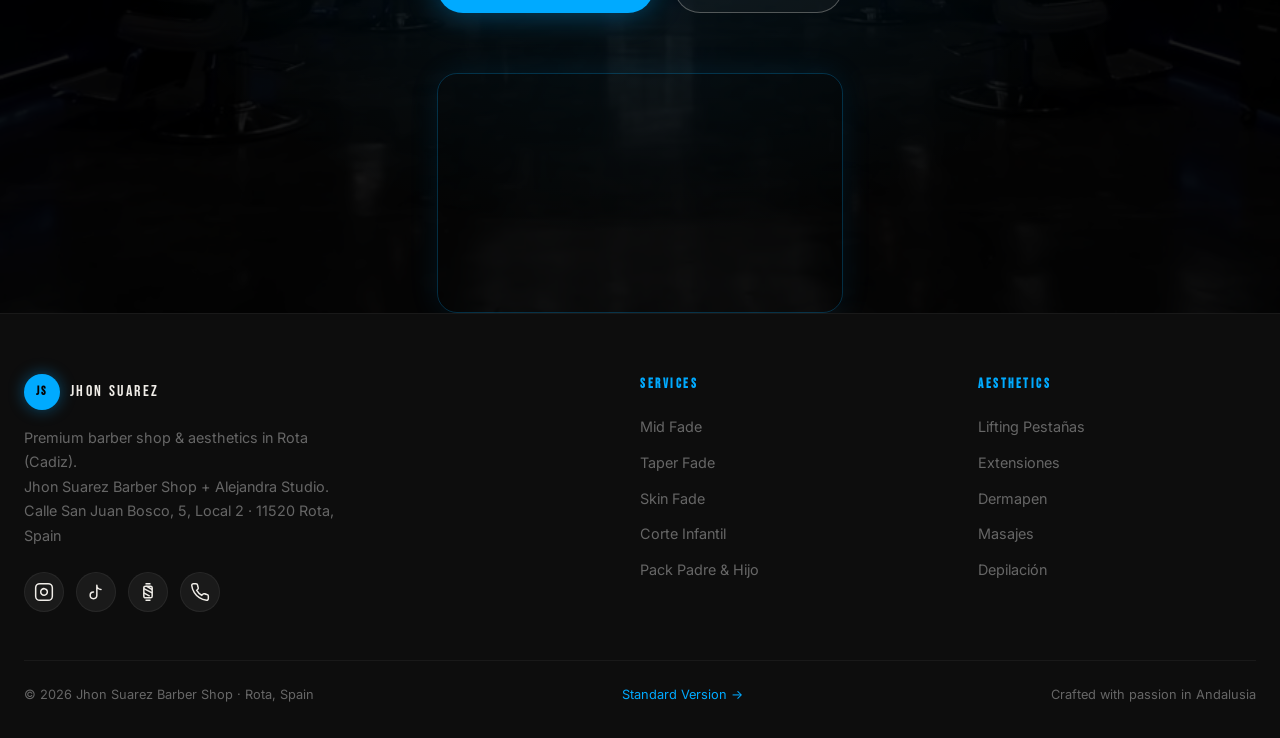
==== commit 6ce92ac6: "style: remove FILM from Alejandra Studio badge" ====
--- a/premium.html
+++ b/premium.html
@@ -838,7 +838,7 @@
             </video>
             <div class="estetica-cinema-badge">
               <span class="estetica-live-dot"></span>
-              <span data-i18n="estetica_badge_video">ALEJANDRA STUDIO · FILM</span>
+              <span data-i18n="estetica_badge_video">ALEJANDRA STUDIO</span>
             </div>
           </div>
           <div class="estetica-photo" title="Sala Principal Alejandra Studio">
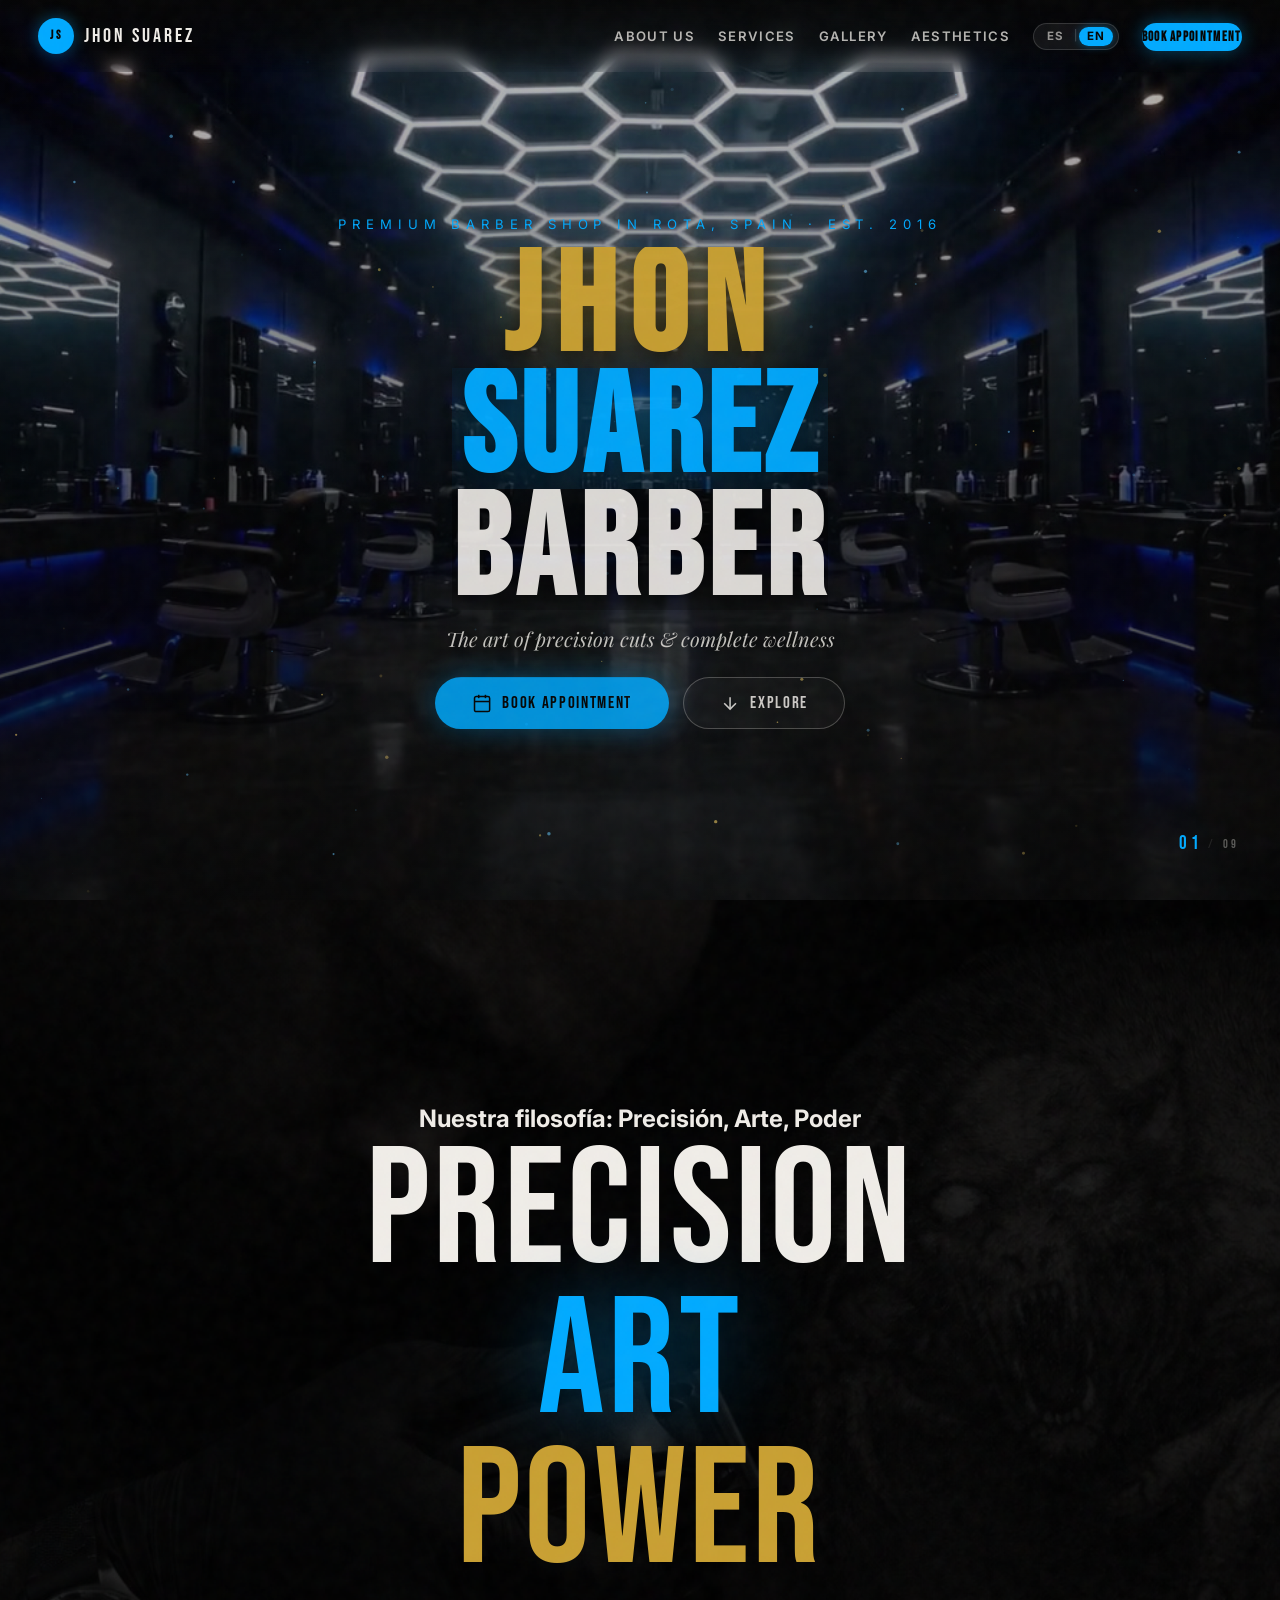
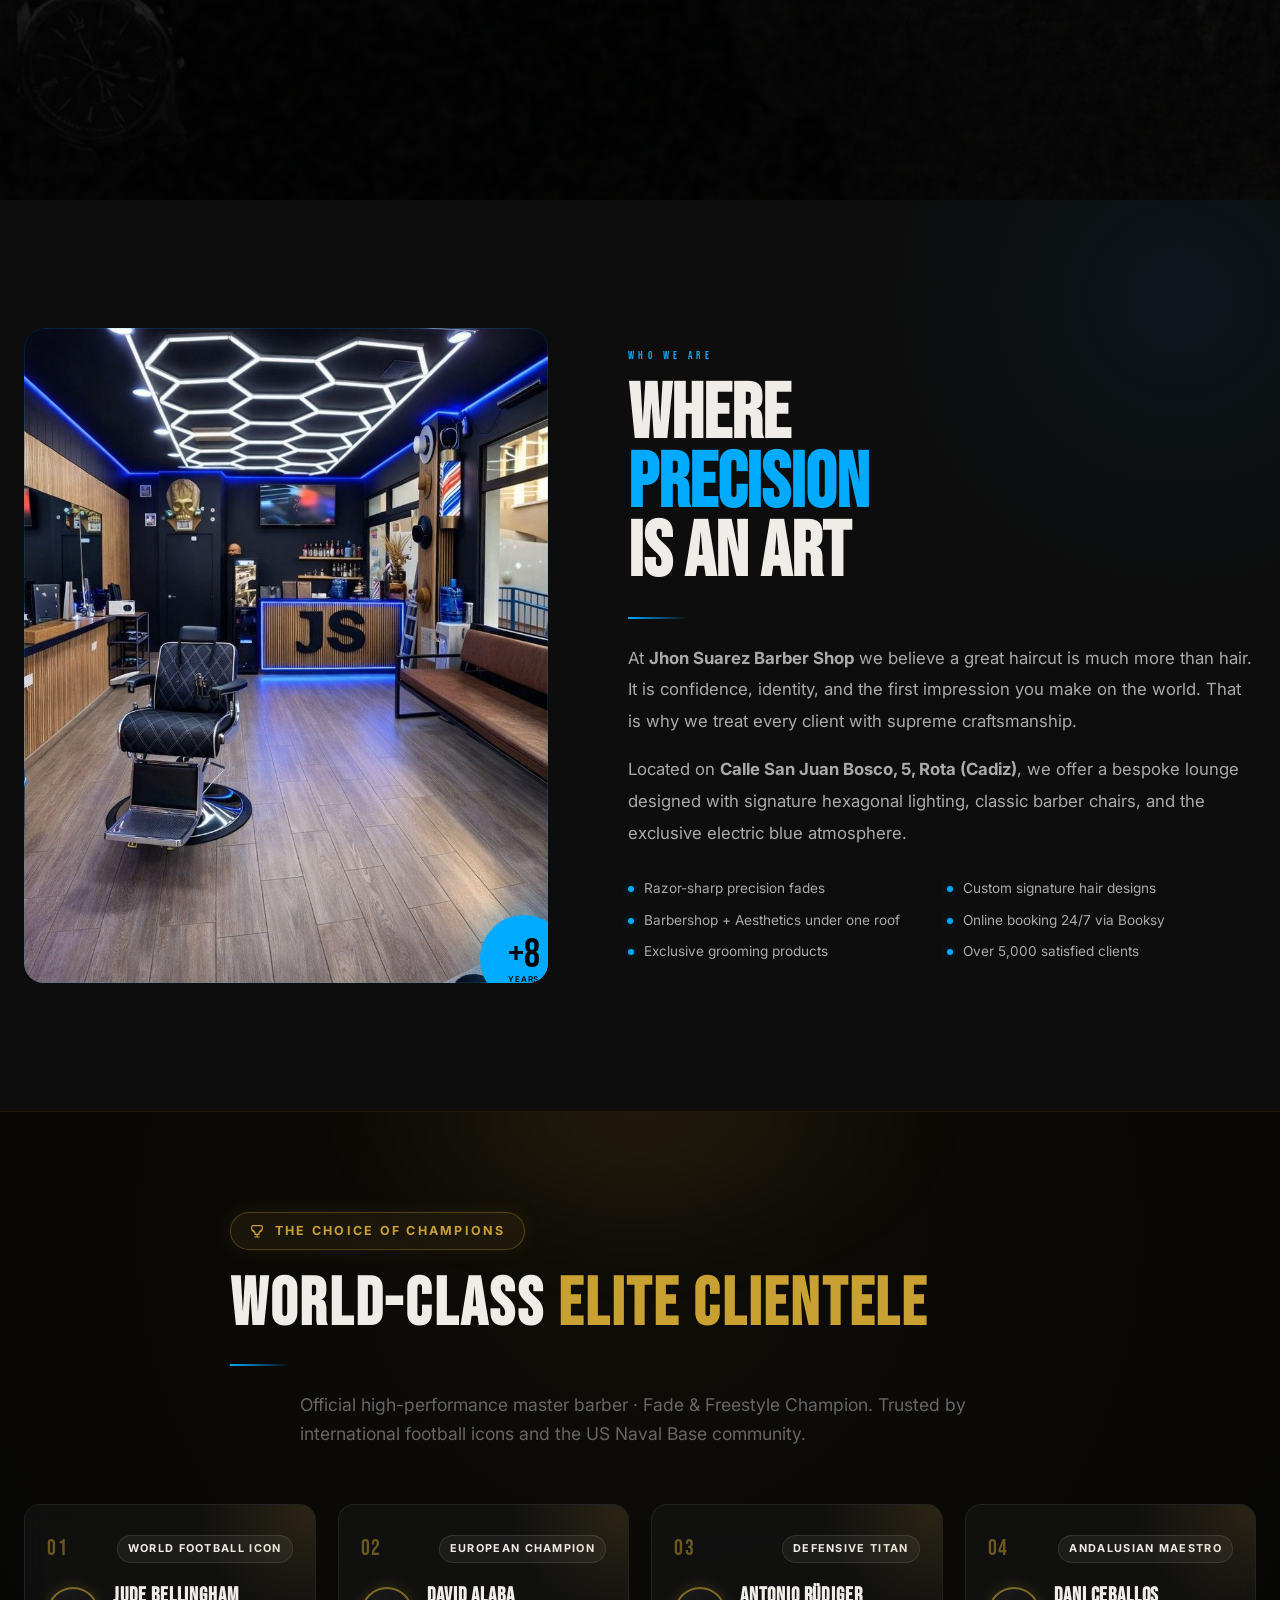
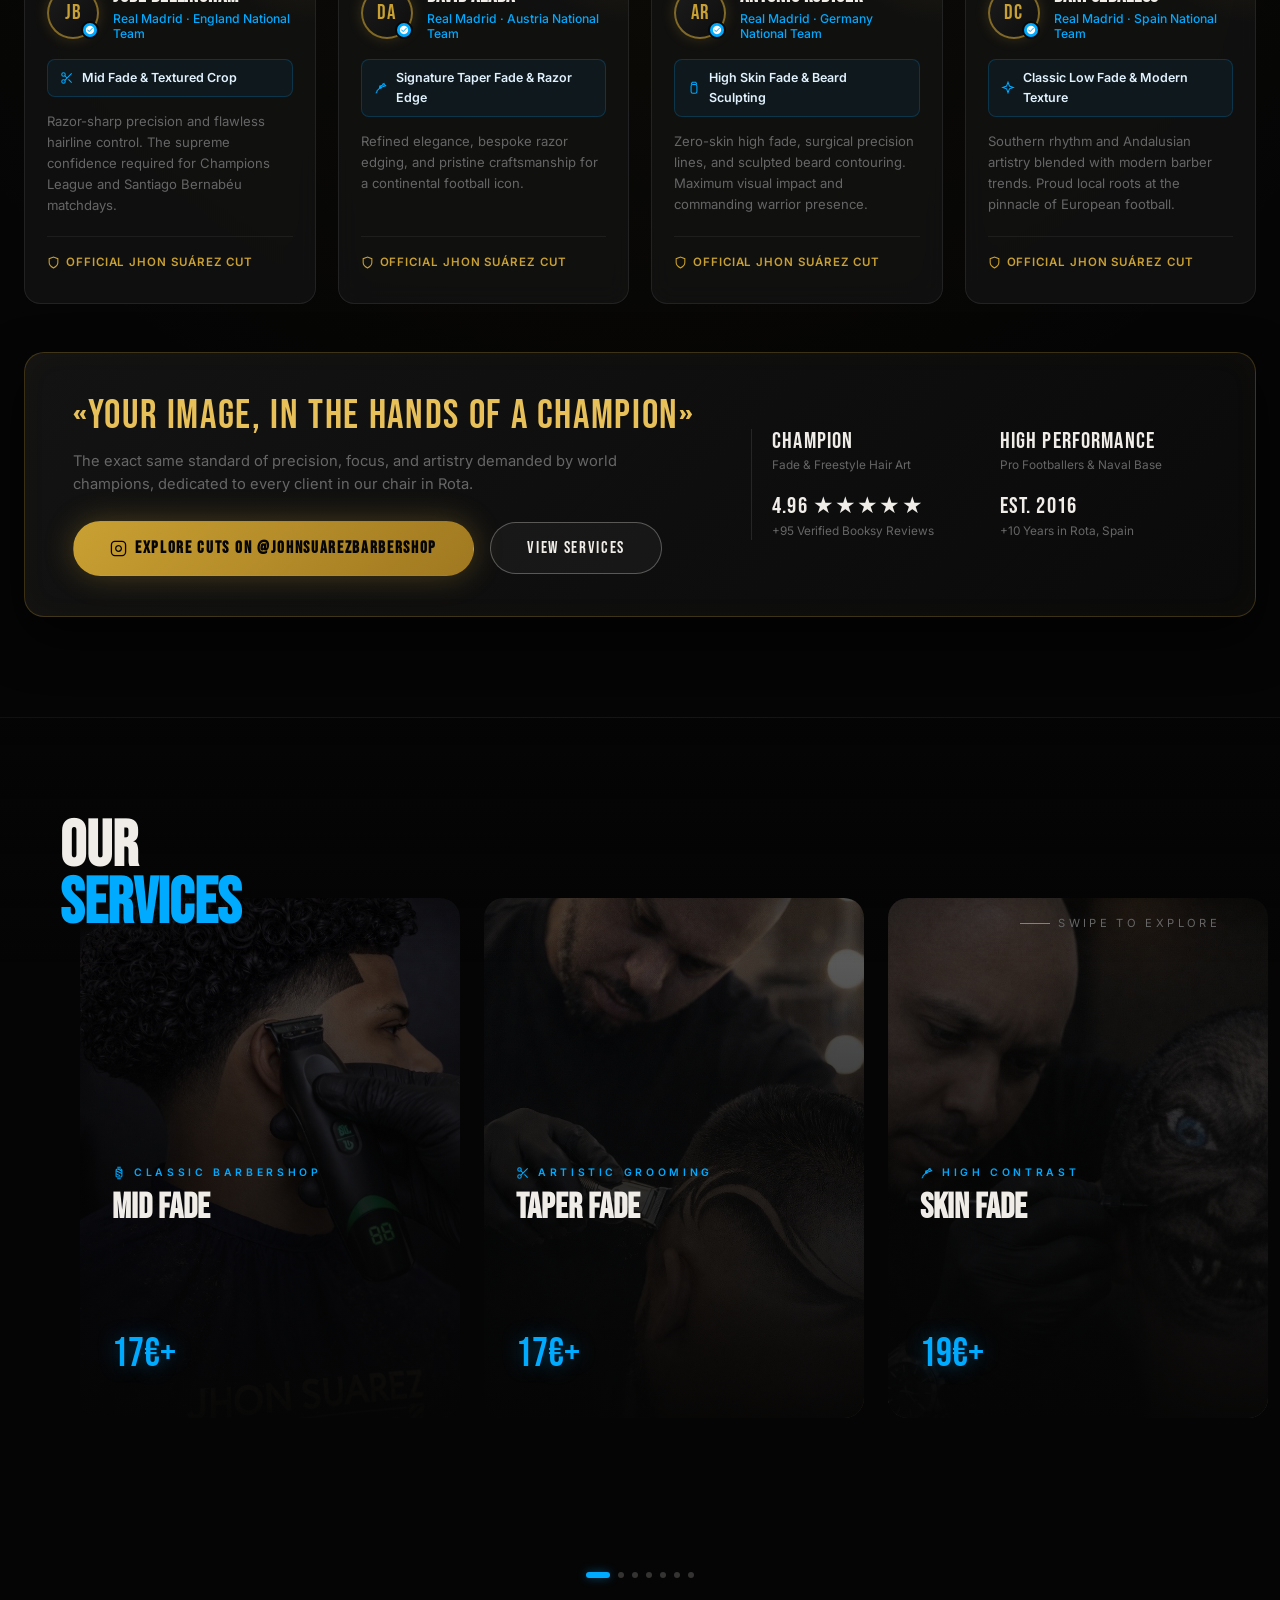
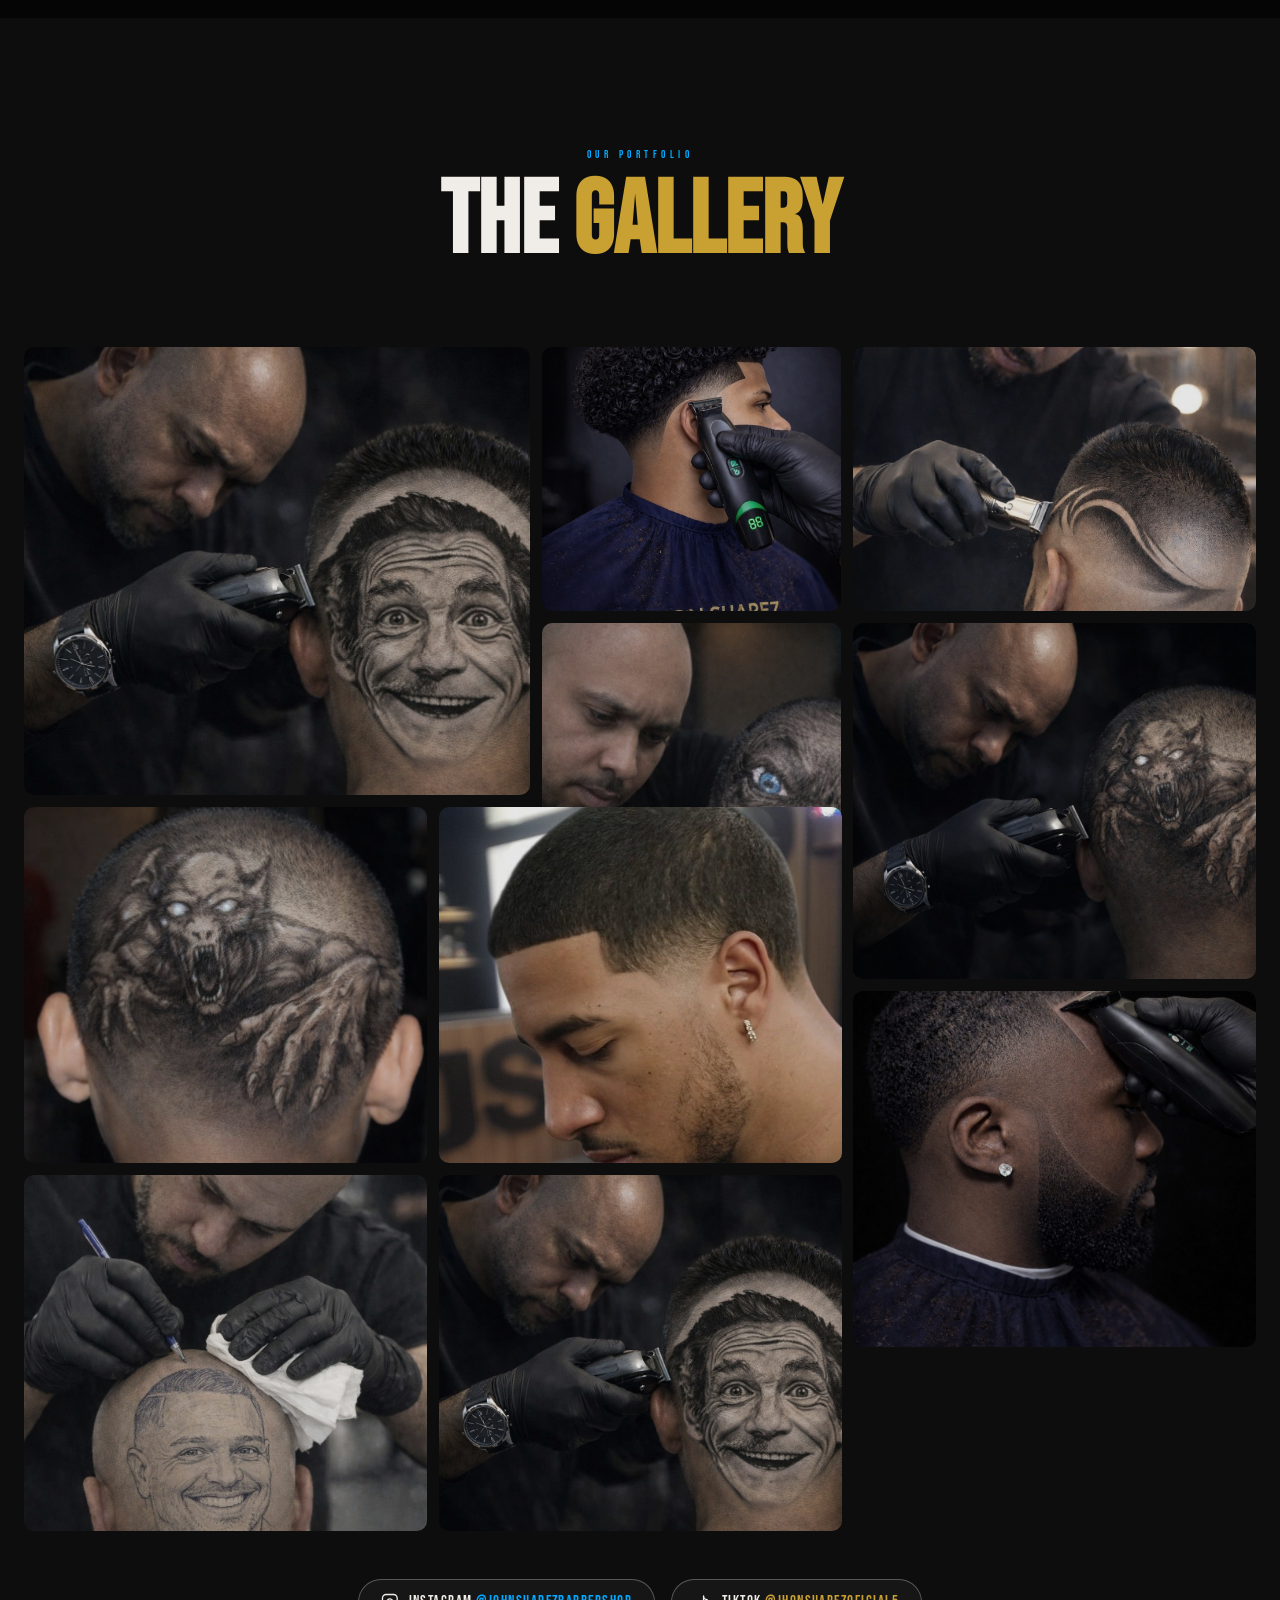
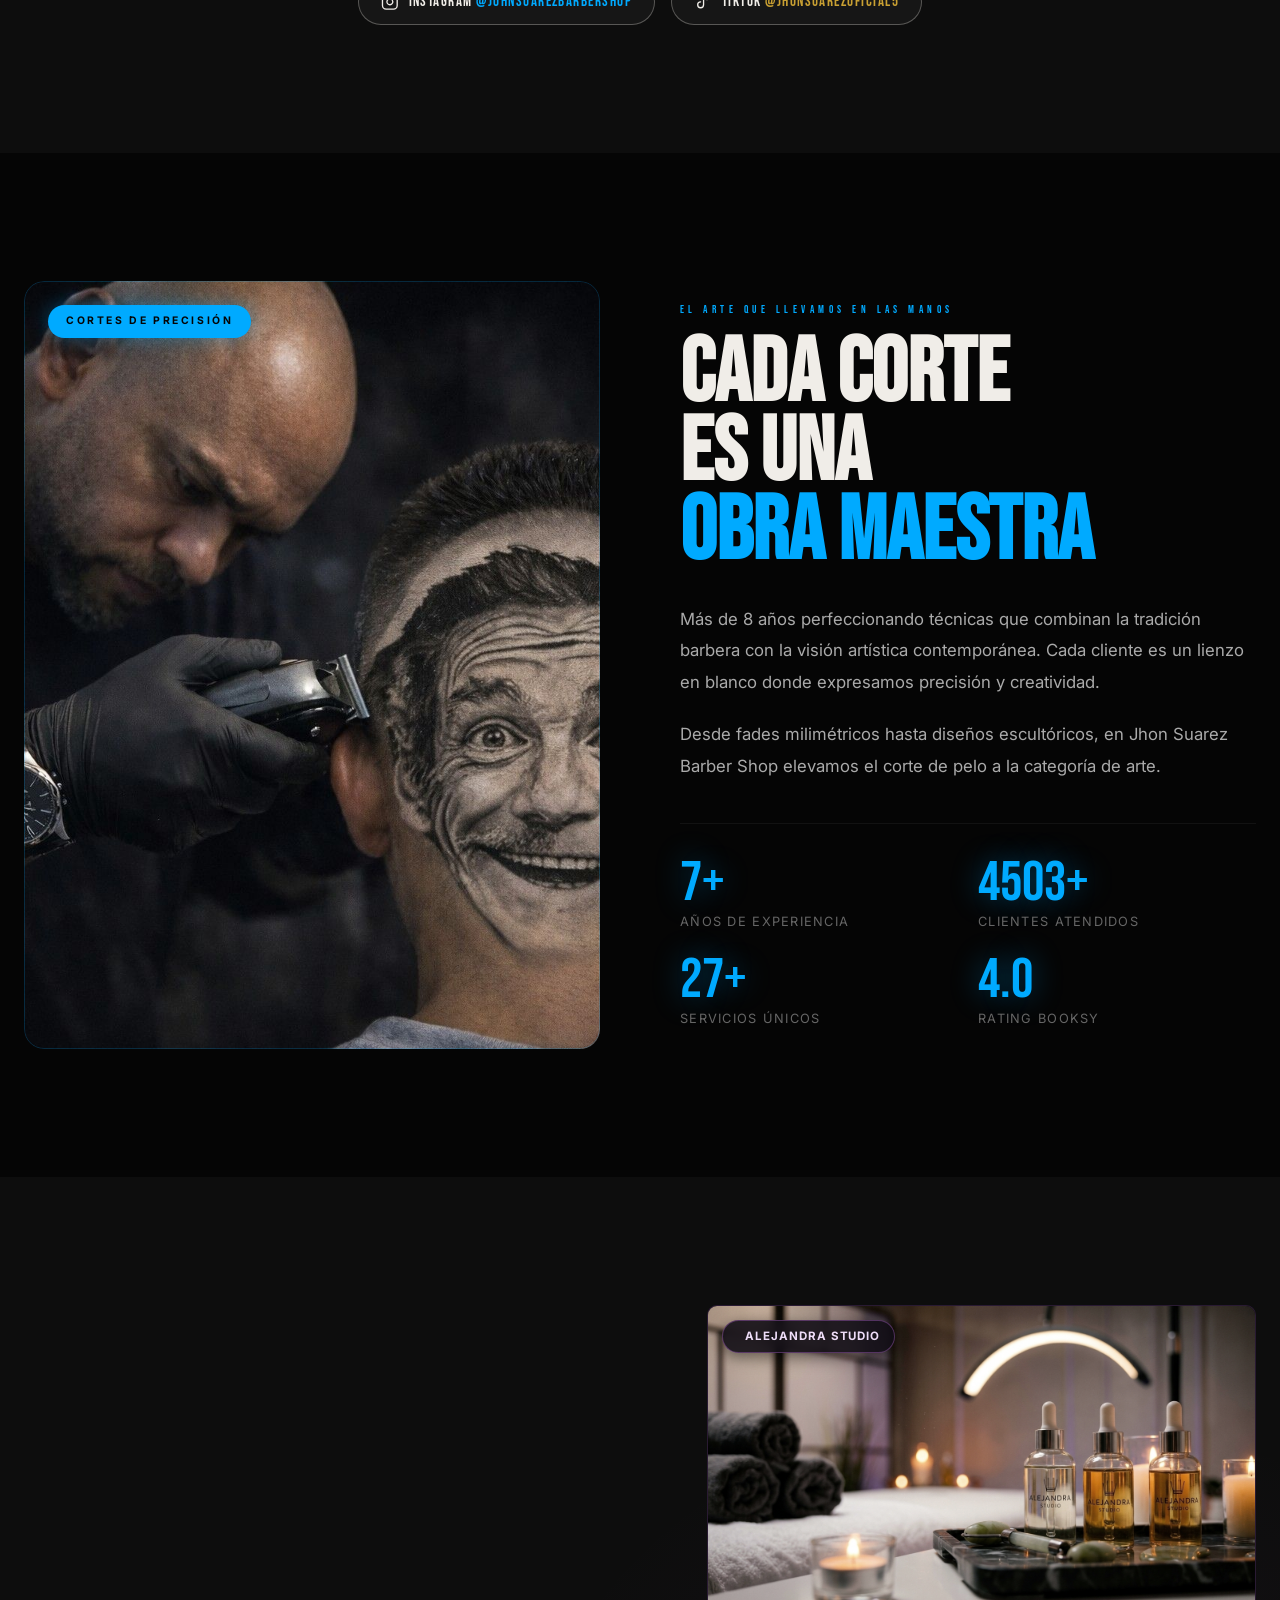
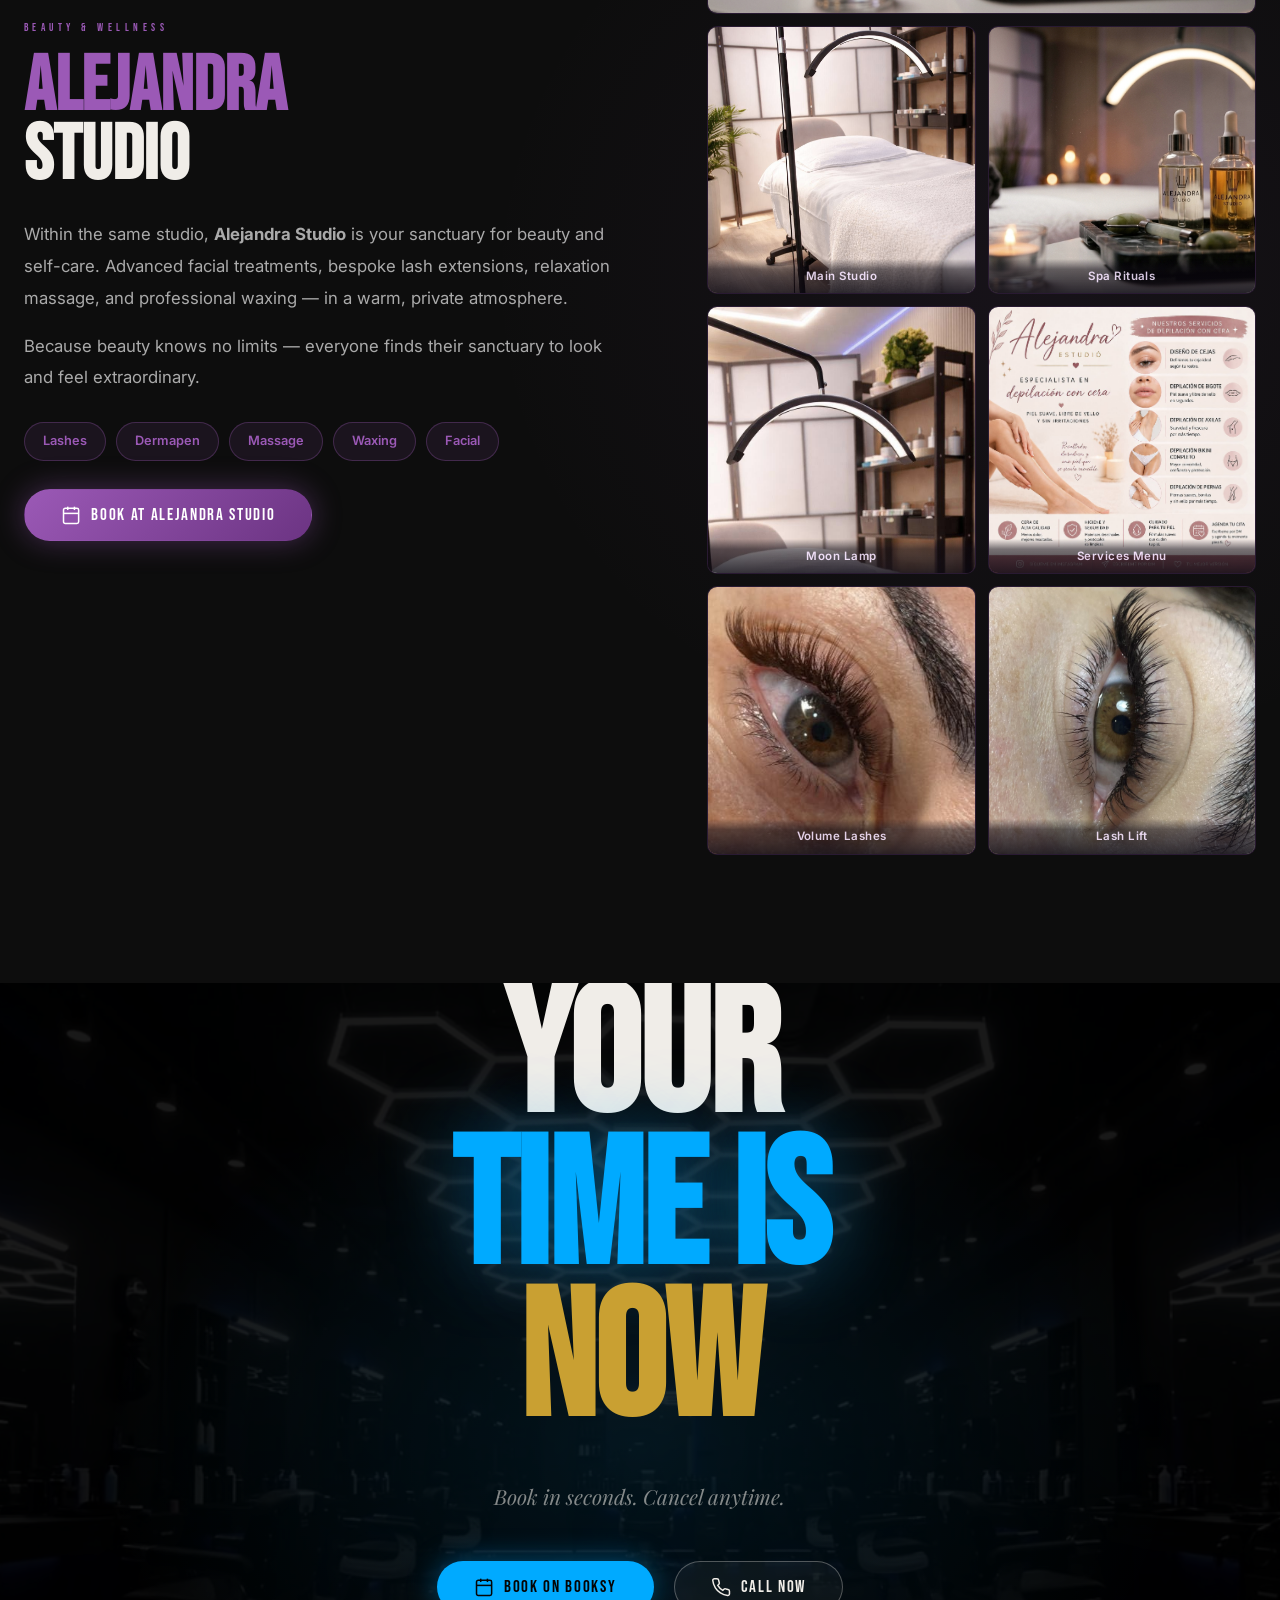
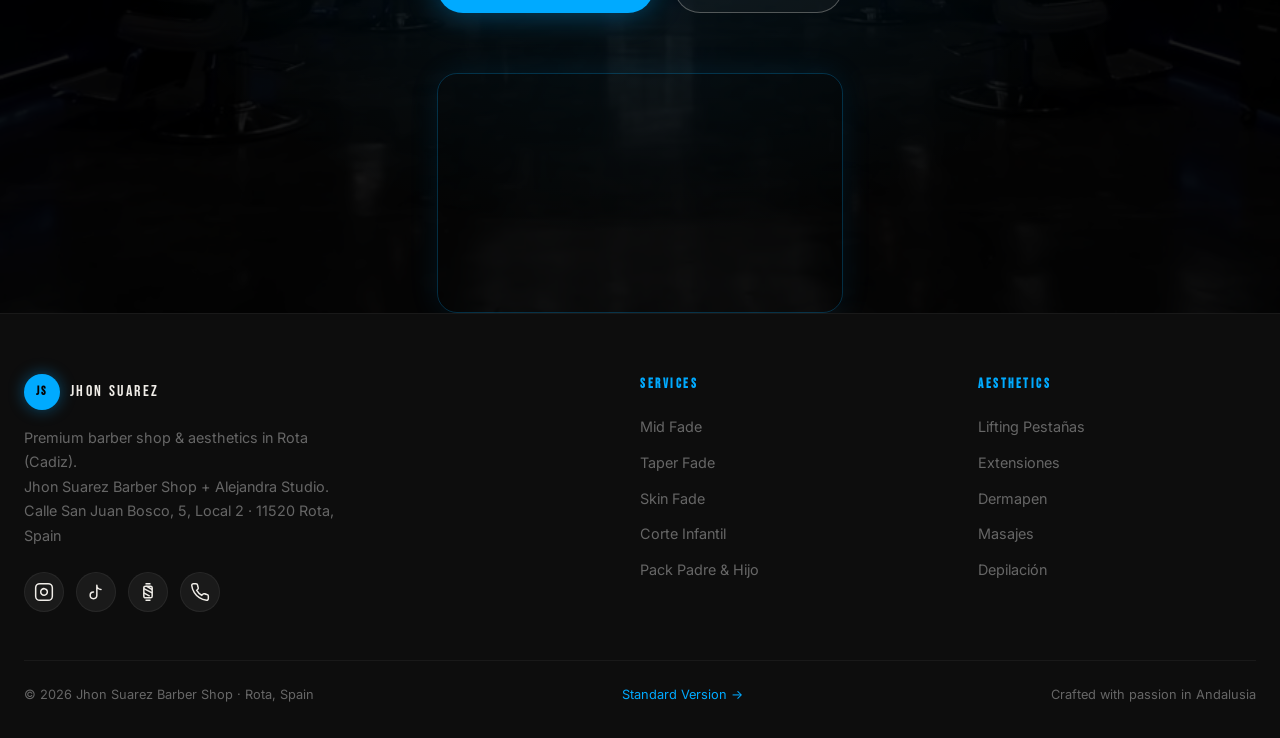
==== commit edc09966: "fix: update Instagram handle and link to official @johnsuarezbarbershop" ====
--- a/premium.html
+++ b/premium.html
@@ -435,9 +435,9 @@
           El mismo nivel de detalle, concentración y maestría que exigen las estrellas mundiales, dedicado a cada cliente en nuestro sillón de Rota.
         </p>
         <div class="elite-banner-actions">
-          <a href="https://www.instagram.com/johnsuarezelitecuts/" target="_blank" rel="noopener" class="btn btn-gold elite-ig-btn">
+          <a href="https://www.instagram.com/johnsuarezbarbershop/" target="_blank" rel="noopener" class="btn btn-gold elite-ig-btn">
             <svg class="js-icon" viewBox="0 0 24 24" fill="none" stroke="currentColor" stroke-width="1.8"><rect x="2" y="2" width="20" height="20" rx="5"/><path d="M16 11.37A4 4 0 1112.63 8 4 4 0 0116 11.37z"/><line x1="17.5" y1="6.5" x2="17.51" y2="6.5"/></svg>
-            <span data-i18n="elite_ig_btn">Ver trabajos en @johnsuarezelitecuts</span>
+            <span data-i18n="elite_ig_btn">Ver trabajos en @johnsuarezbarbershop</span>
           </a>
           <a href="#services-cinema" class="btn btn-outline">
             <span data-i18n="hero_btn_services">Ver Servicios</span>
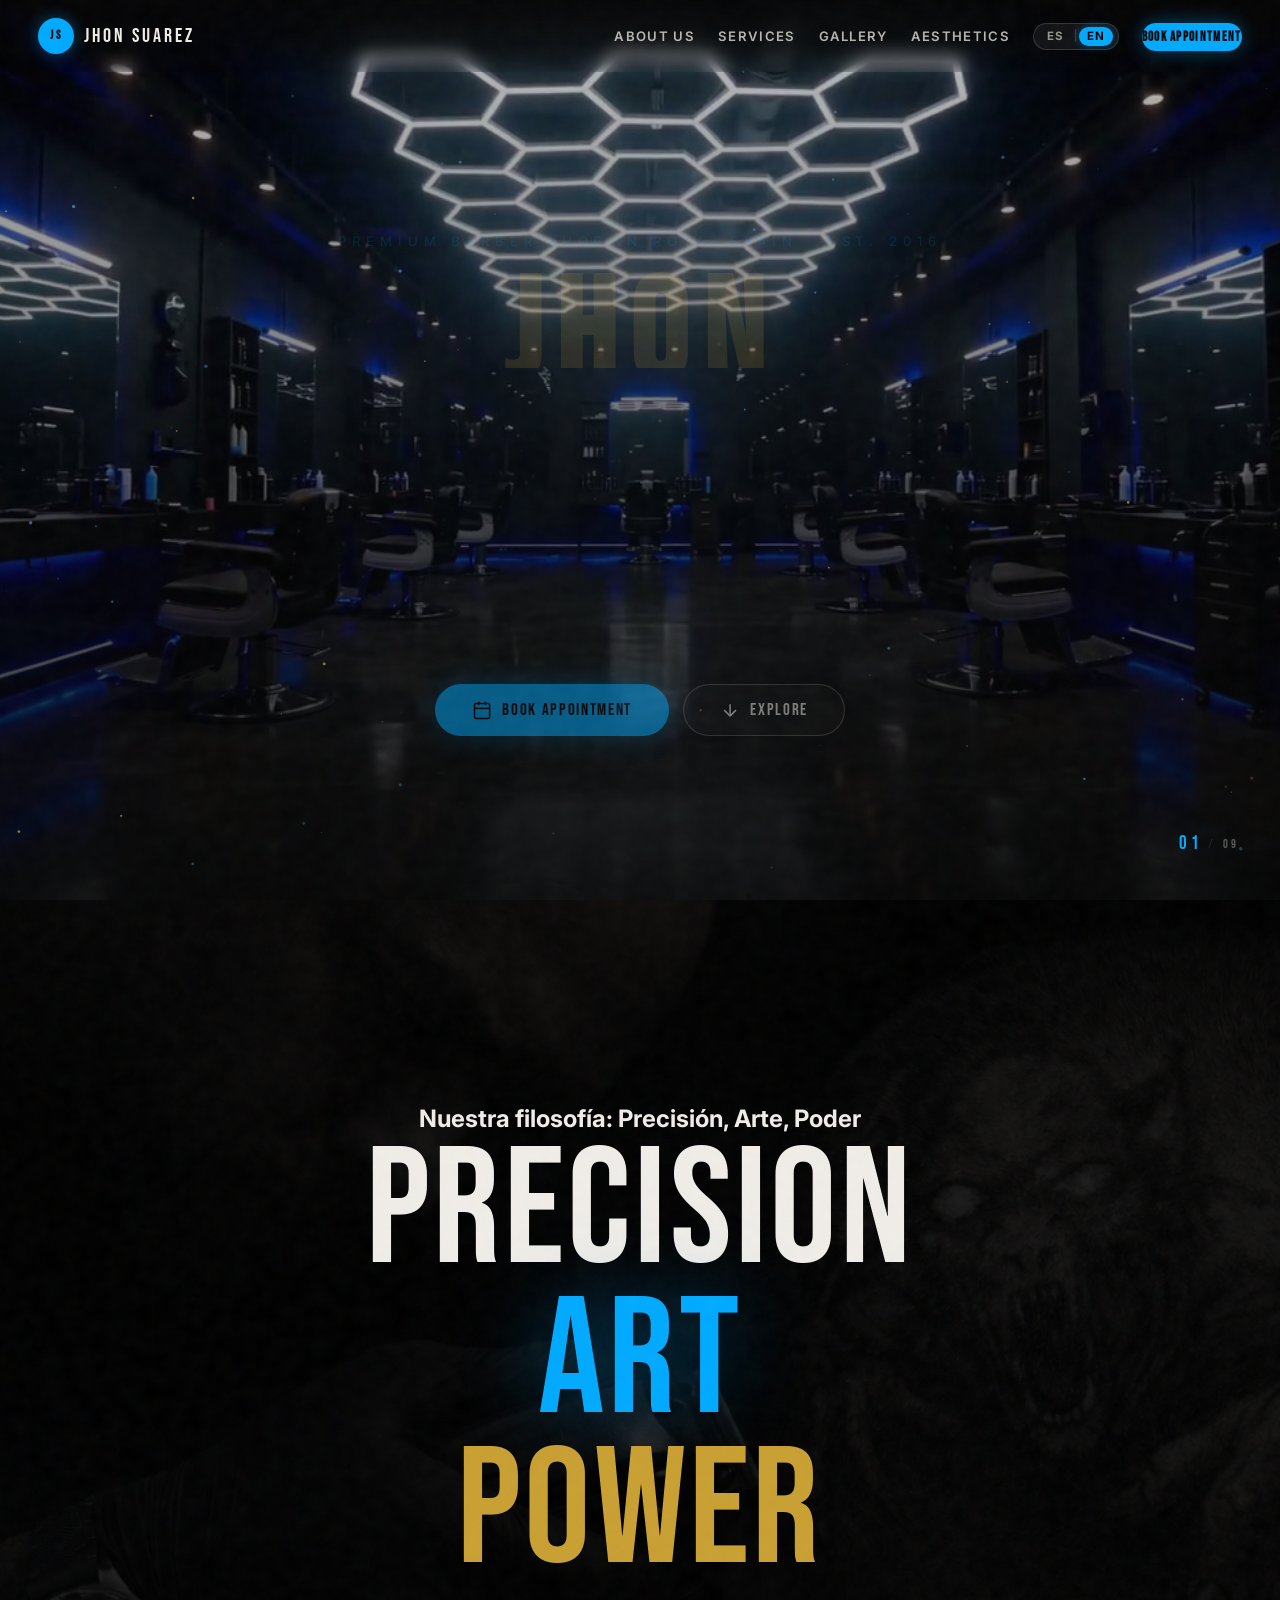
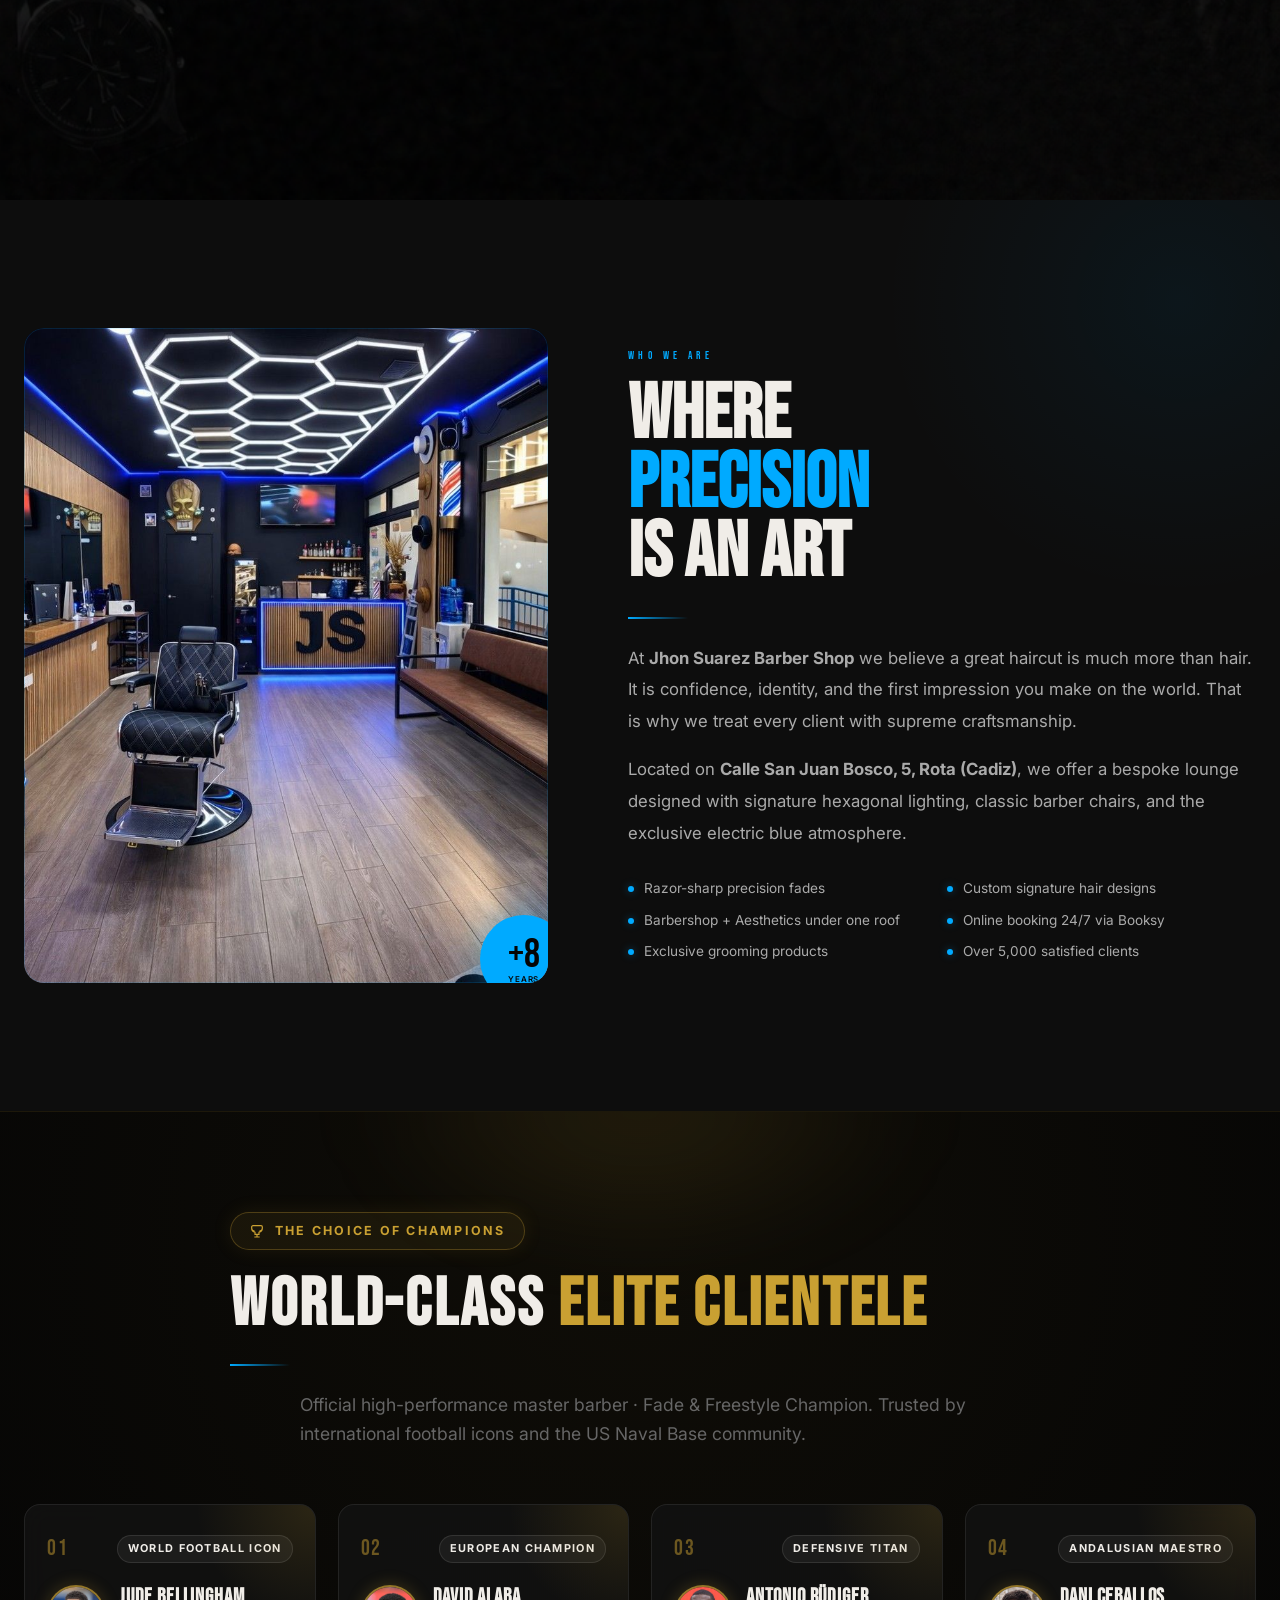
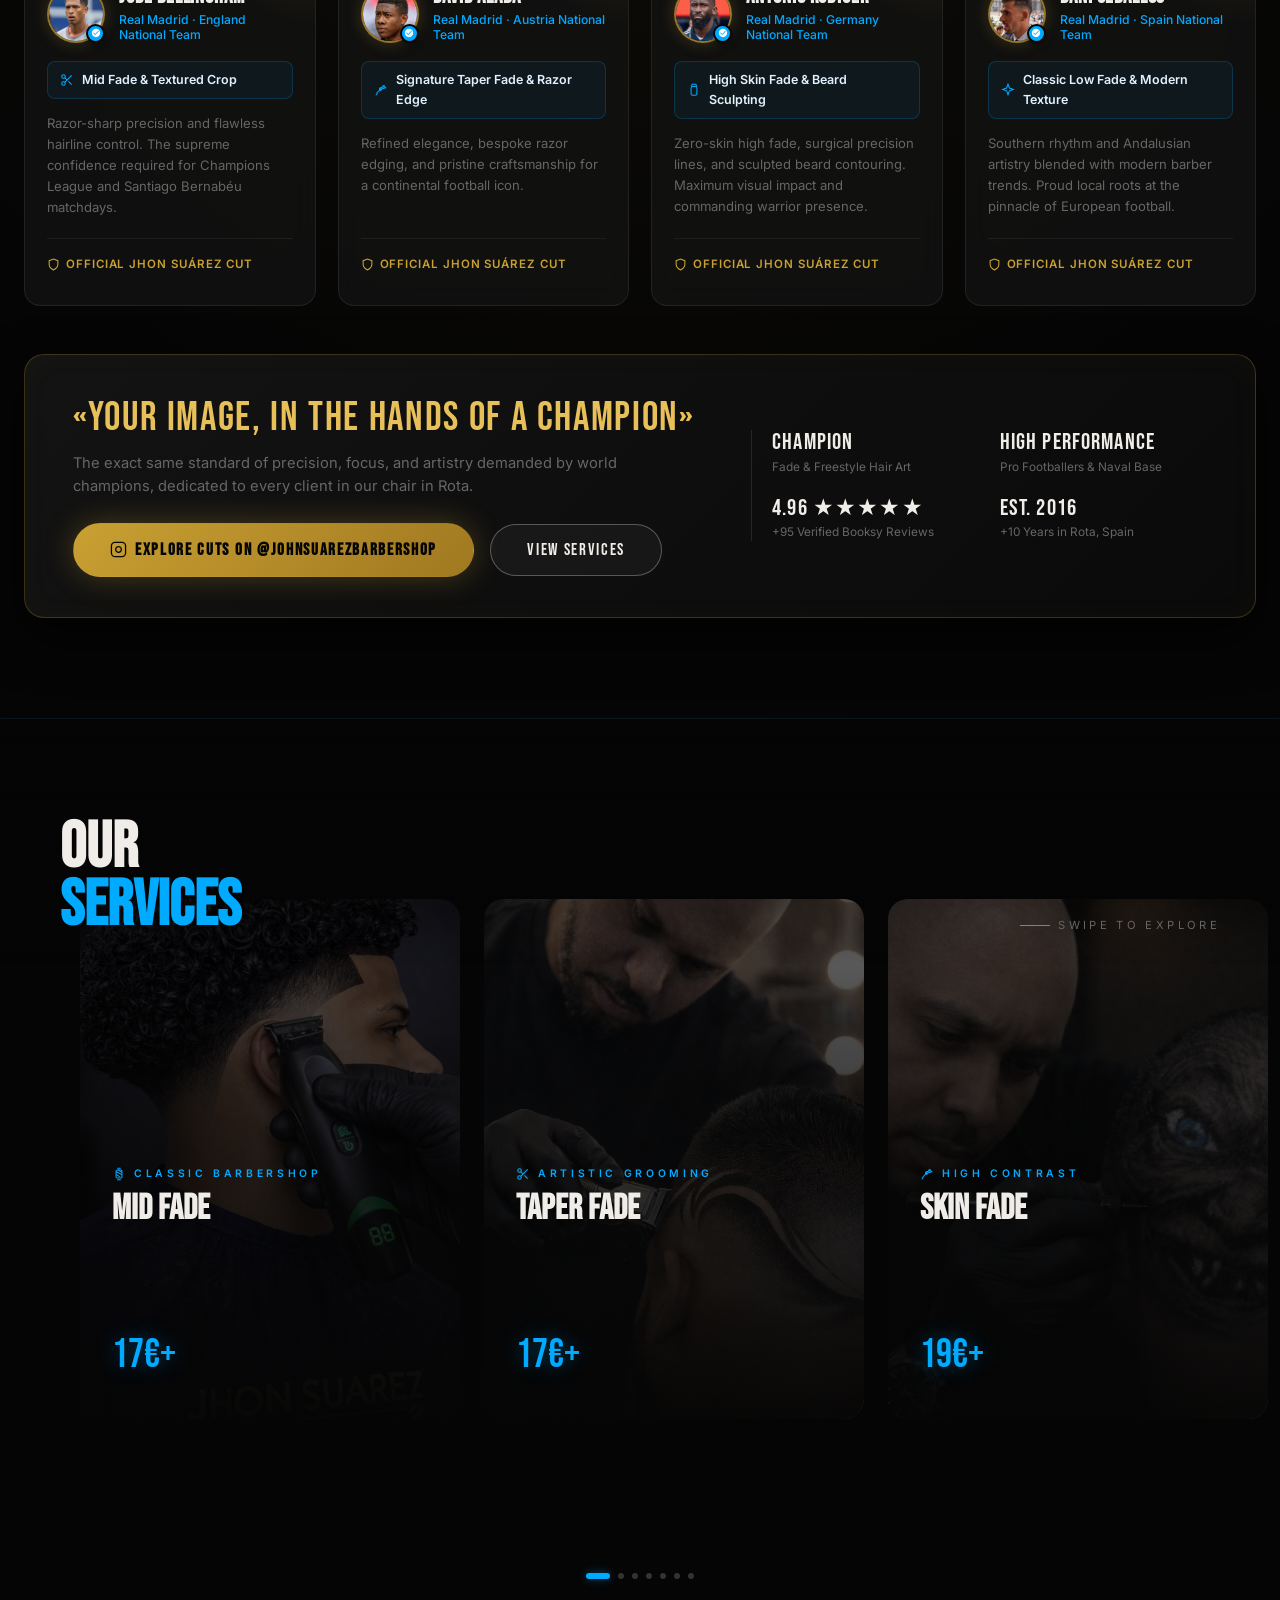
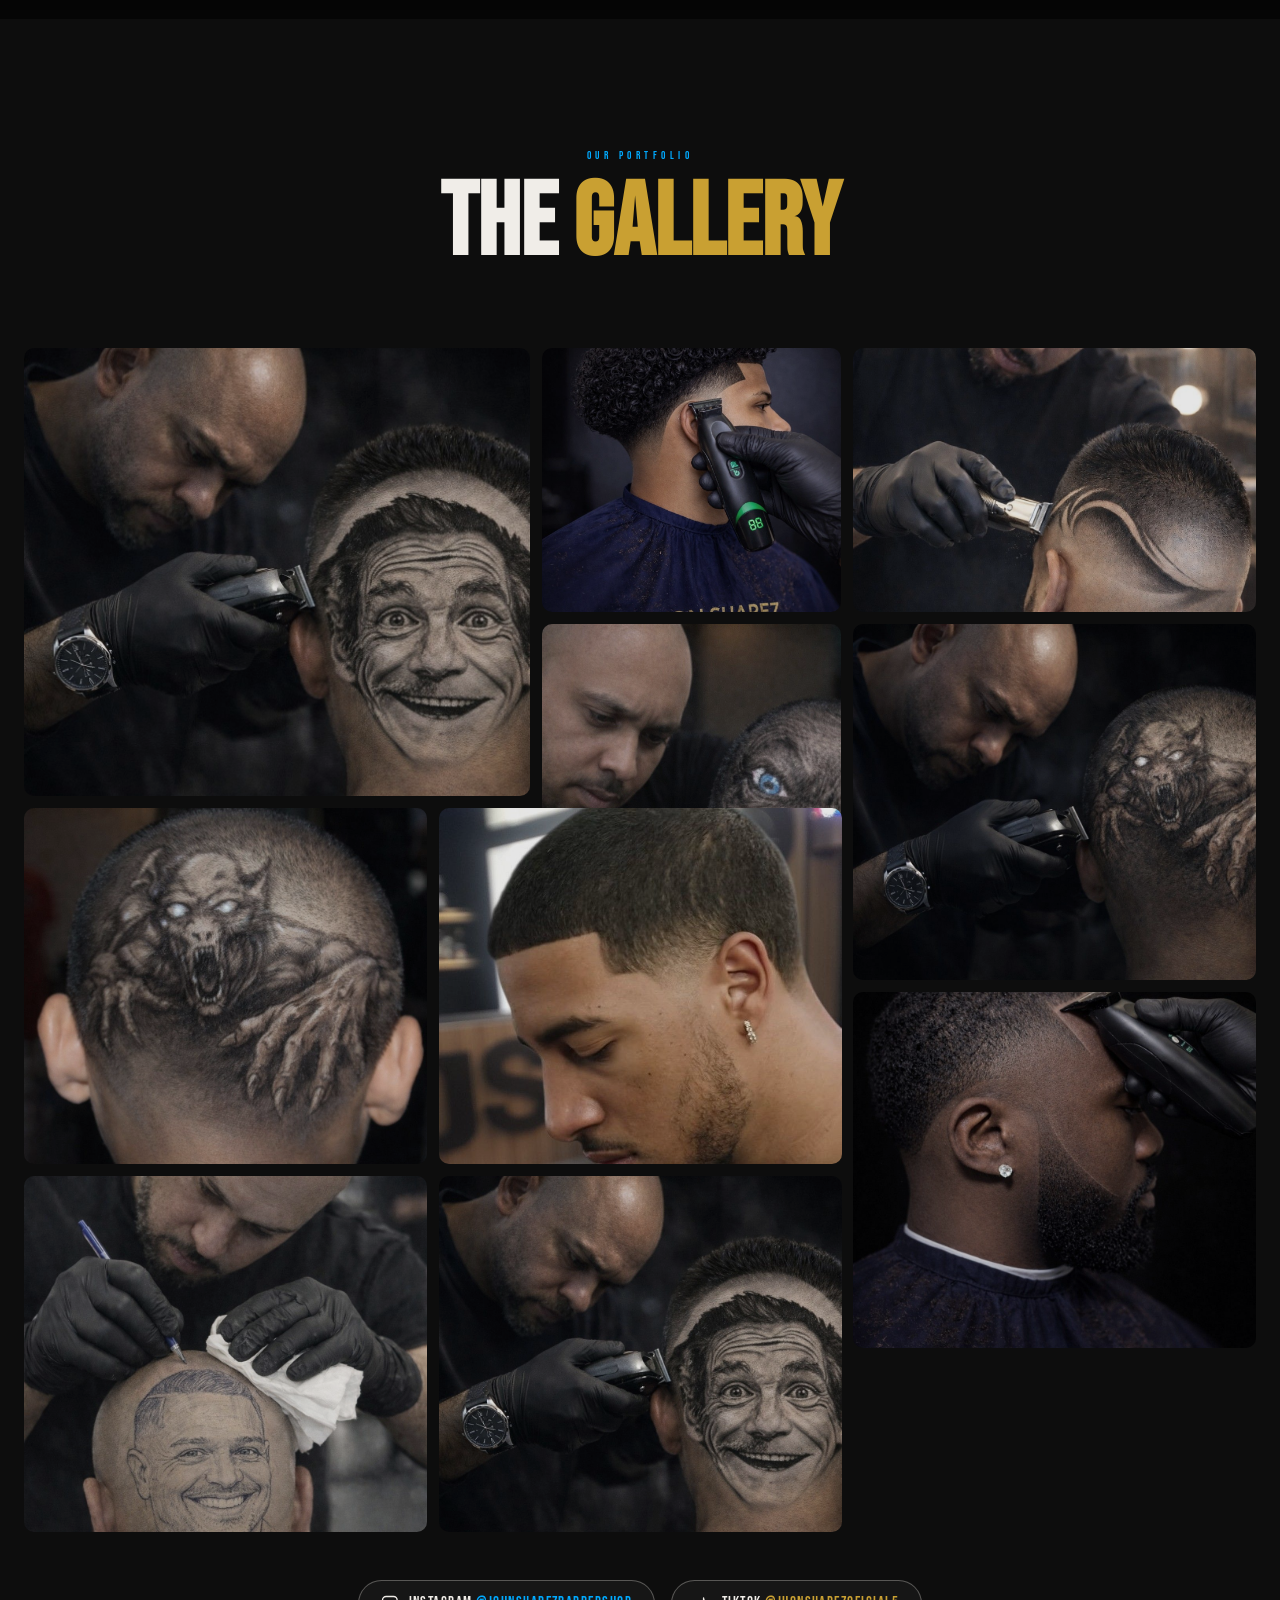
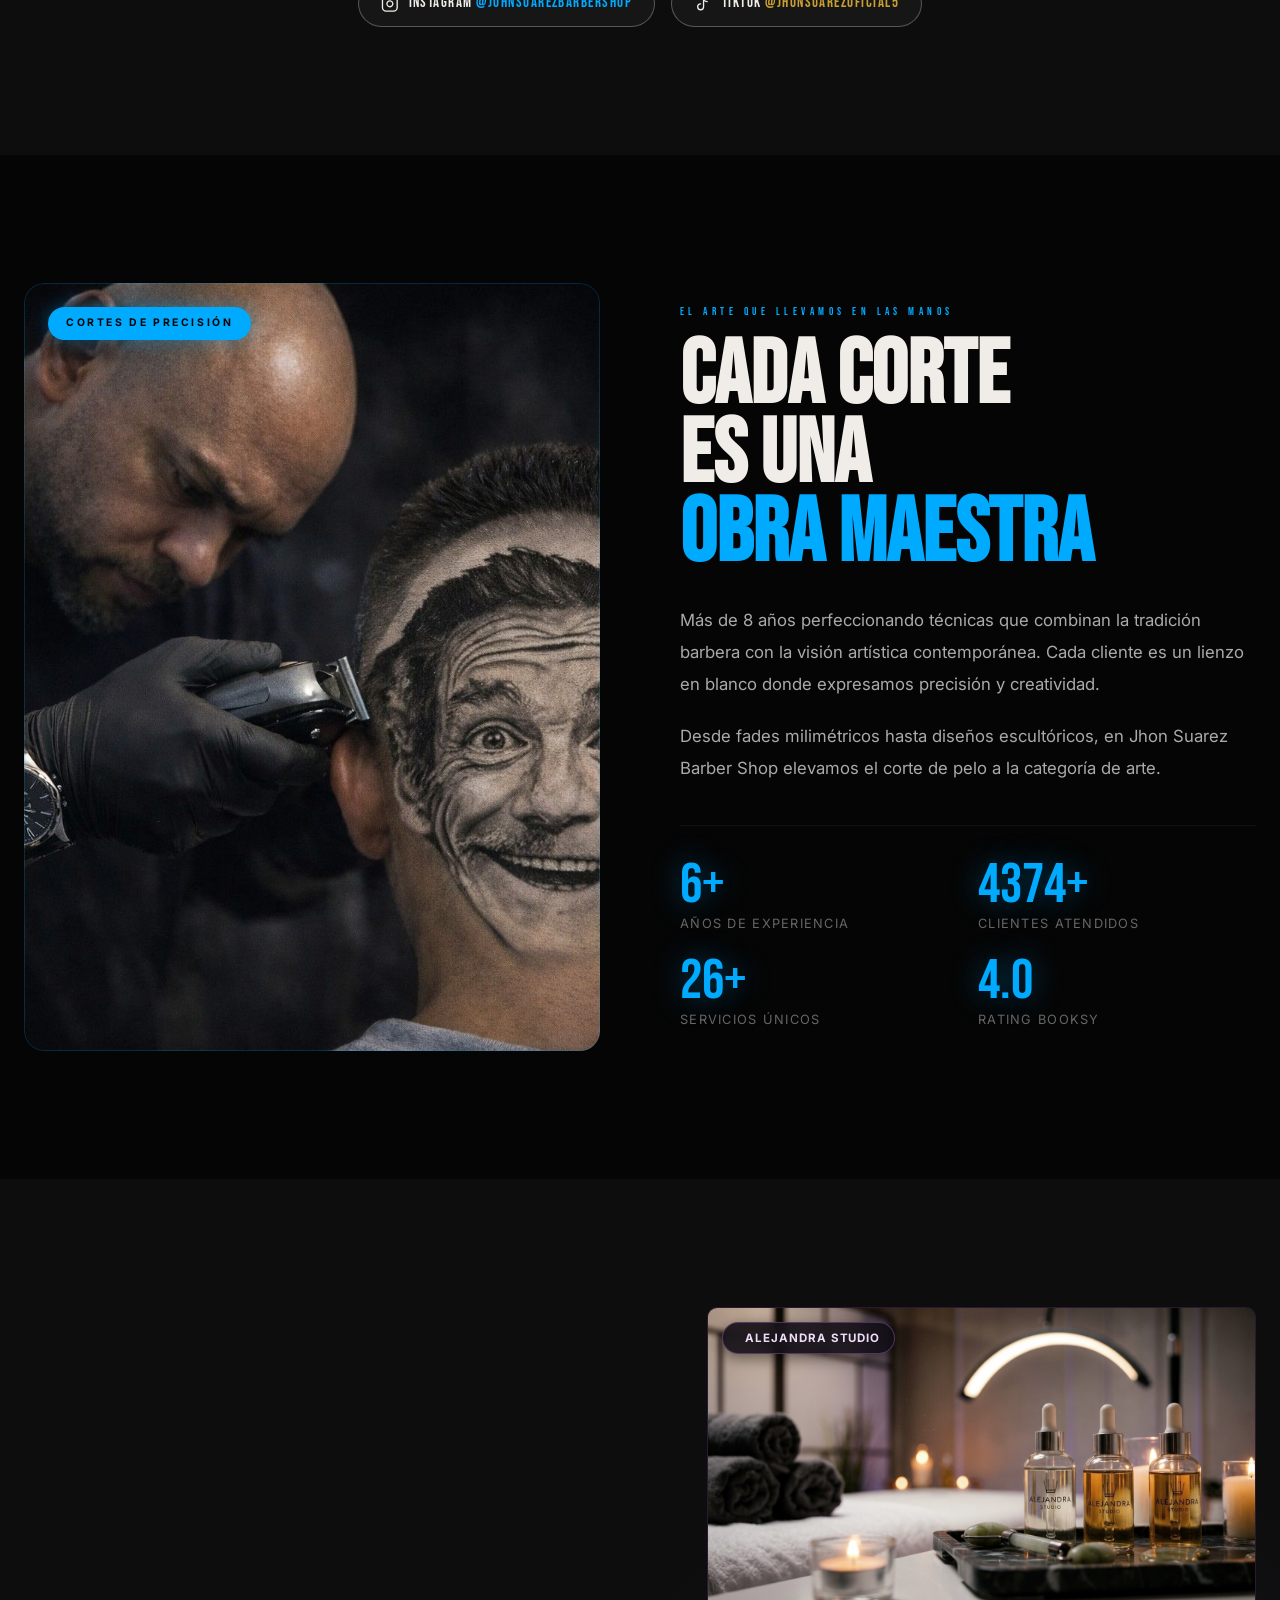
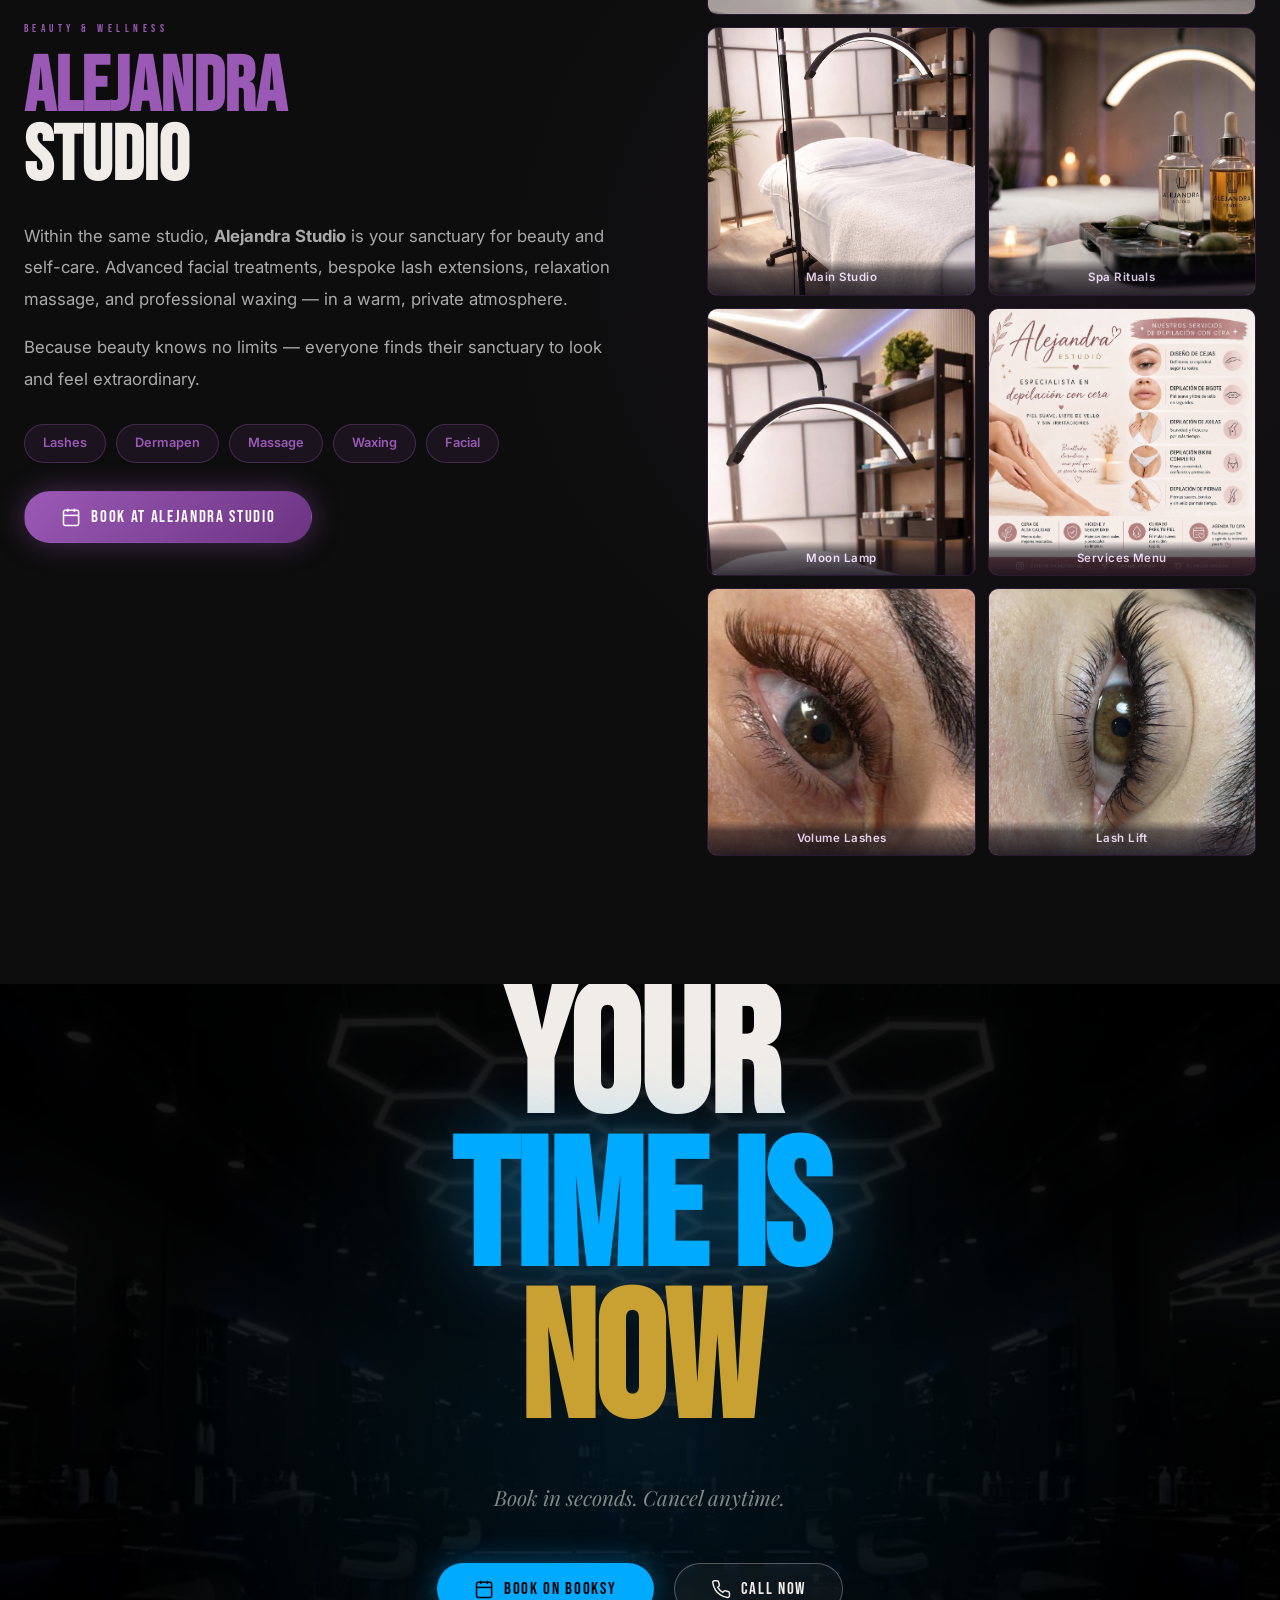
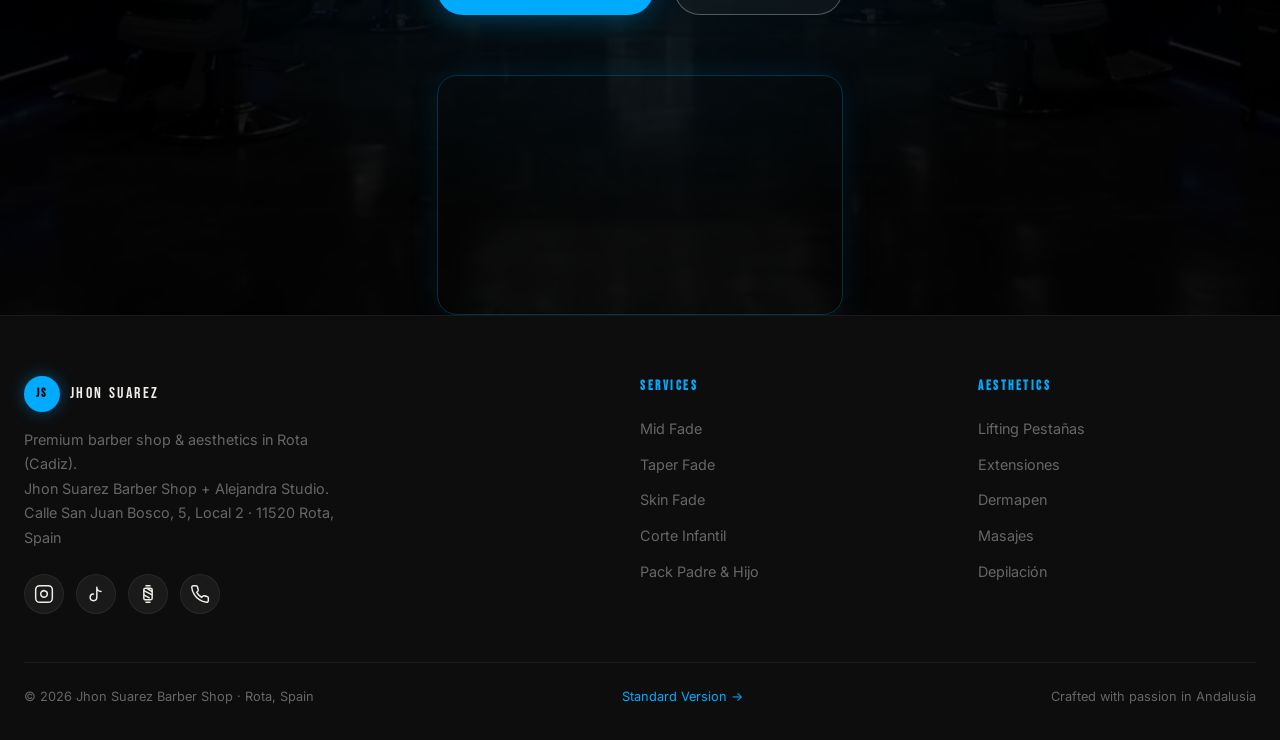
==== commit 11d48612: "feat: add star player photos to elite cards circles" ====
--- a/premium.html
+++ b/premium.html
@@ -311,7 +311,7 @@
         </div>
         <div class="elite-player-header">
           <div class="elite-avatar-wrap">
-            <span class="elite-initials">JB</span>
+            <img src="assets/images/stars/bellingham.jpg" alt="Jude Bellingham" class="elite-avatar-img" width="58" height="58" loading="lazy">
             <div class="elite-verified-dot" title="Cliente oficial verificado">
               <svg viewBox="0 0 24 24" fill="currentColor"><path d="M12 2C6.48 2 2 6.48 2 12s4.48 10 10 10 10-4.48 10-10S17.52 2 12 2zm-2 15l-5-5 1.41-1.41L10 14.17l7.59-7.59L19 8l-9 9z"/></svg>
             </div>
@@ -342,7 +342,7 @@
         </div>
         <div class="elite-player-header">
           <div class="elite-avatar-wrap">
-            <span class="elite-initials">DA</span>
+            <img src="assets/images/stars/alaba.jpg" alt="David Alaba" class="elite-avatar-img" width="58" height="58" loading="lazy">
             <div class="elite-verified-dot" title="Cliente oficial verificado">
               <svg viewBox="0 0 24 24" fill="currentColor"><path d="M12 2C6.48 2 2 6.48 2 12s4.48 10 10 10 10-4.48 10-10S17.52 2 12 2zm-2 15l-5-5 1.41-1.41L10 14.17l7.59-7.59L19 8l-9 9z"/></svg>
             </div>
@@ -373,7 +373,7 @@
         </div>
         <div class="elite-player-header">
           <div class="elite-avatar-wrap">
-            <span class="elite-initials">AR</span>
+            <img src="assets/images/stars/rudiger.jpg" alt="Antonio Rüdiger" class="elite-avatar-img" width="58" height="58" loading="lazy">
             <div class="elite-verified-dot" title="Cliente oficial verificado">
               <svg viewBox="0 0 24 24" fill="currentColor"><path d="M12 2C6.48 2 2 6.48 2 12s4.48 10 10 10 10-4.48 10-10S17.52 2 12 2zm-2 15l-5-5 1.41-1.41L10 14.17l7.59-7.59L19 8l-9 9z"/></svg>
             </div>
@@ -404,7 +404,7 @@
         </div>
         <div class="elite-player-header">
           <div class="elite-avatar-wrap">
-            <span class="elite-initials">DC</span>
+            <img src="assets/images/stars/ceballos.jpg" alt="Dani Ceballos" class="elite-avatar-img" width="58" height="58" loading="lazy">
             <div class="elite-verified-dot" title="Cliente oficial verificado">
               <svg viewBox="0 0 24 24" fill="currentColor"><path d="M12 2C6.48 2 2 6.48 2 12s4.48 10 10 10 10-4.48 10-10S17.52 2 12 2zm-2 15l-5-5 1.41-1.41L10 14.17l7.59-7.59L19 8l-9 9z"/></svg>
             </div>
--- a/assets/css/premium.css
+++ b/assets/css/premium.css
@@ -868,16 +868,29 @@
 }
 .elite-avatar-wrap {
   position: relative;
-  width: 52px;
-  height: 52px;
+  width: 58px;
+  height: 58px;
   border-radius: 50%;
   background: linear-gradient(135deg, #1c1c1c, #0d0d0d);
-  border: 2px solid rgba(201, 160, 50, 0.6);
+  border: 2px solid rgba(201, 160, 50, 0.7);
   display: flex;
   align-items: center;
   justify-content: center;
   flex-shrink: 0;
-  box-shadow: 0 0 14px rgba(201, 160, 50, 0.2);
+  box-shadow: 0 0 16px rgba(201, 160, 50, 0.25);
+  transition: transform 0.3s ease, border-color 0.3s ease, box-shadow 0.3s ease;
+}
+.elite-card:hover .elite-avatar-wrap {
+  border-color: var(--gold);
+  box-shadow: 0 0 20px rgba(201, 160, 50, 0.45);
+  transform: scale(1.05);
+}
+.elite-avatar-img {
+  width: 100%;
+  height: 100%;
+  object-fit: cover;
+  border-radius: 50%;
+  display: block;
 }
 .elite-initials {
   font-family: var(--font-display);
@@ -889,8 +902,8 @@
   position: absolute;
   bottom: -2px;
   right: -2px;
-  width: 18px;
-  height: 18px;
+  width: 19px;
+  height: 19px;
   background: #00aaff;
   border: 2px solid #080808;
   border-radius: 50%;
@@ -898,6 +911,8 @@
   align-items: center;
   justify-content: center;
   color: #fff;
+  z-index: 2;
+  box-shadow: 0 2px 6px rgba(0,0,0,0.5);
 }
 .elite-verified-dot svg {
   width: 10px;
